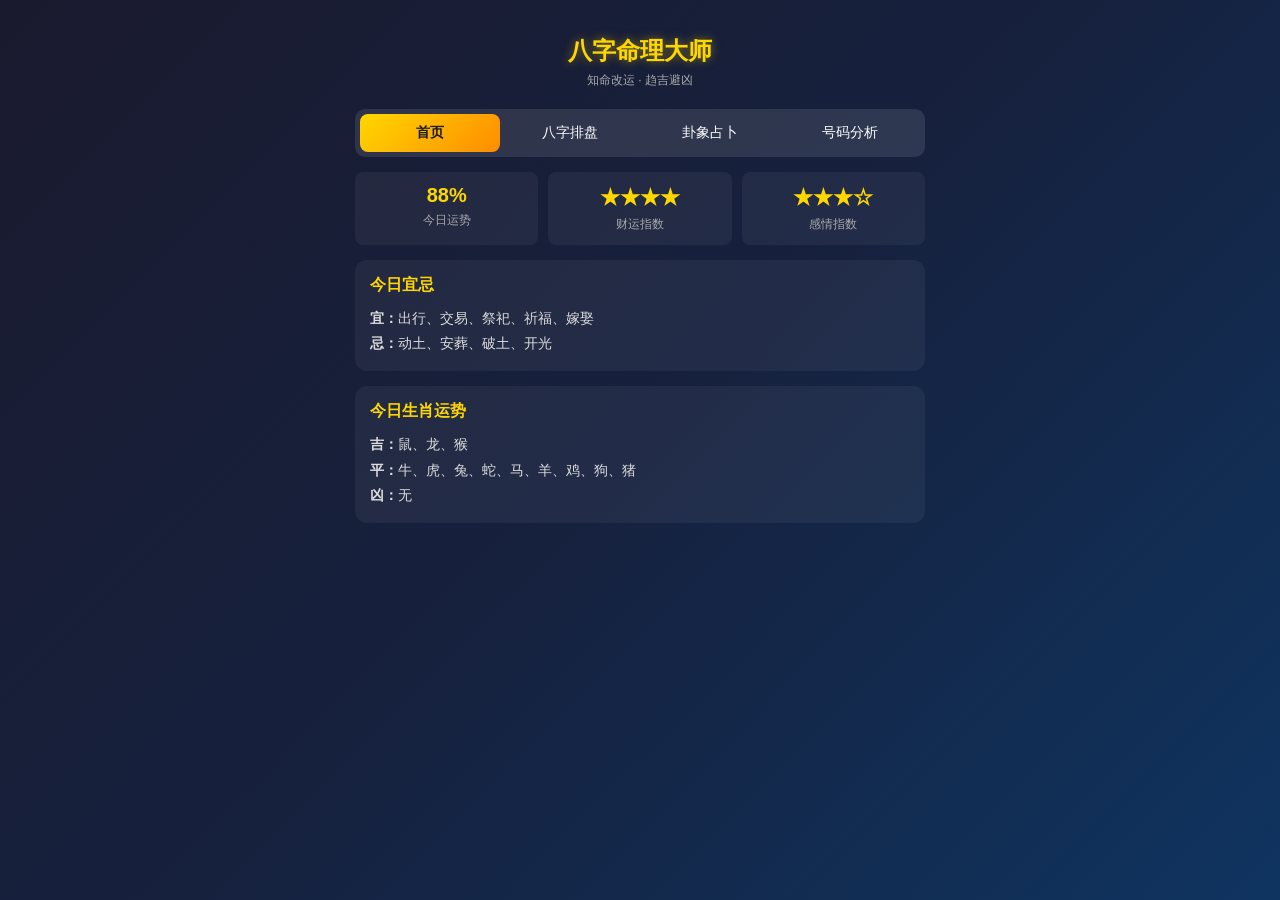
==== fortune-single.html @ dfaa182b "Add files via upload" ====
<!DOCTYPE html>
<html lang="zh-CN">
<head>
    <meta charset="UTF-8">
    <meta name="viewport" content="width=device-width, initial-scale=1.0, maximum-scale=1.0, user-scalable=no">
    <title>八字命理大师</title>
    <style>
        * { margin: 0; padding: 0; box-sizing: border-box; }
        body { font-family: -apple-system, BlinkMacSystemFont, 'Segoe UI', Roboto, 'Helvetica Neue', Arial, sans-serif; background: linear-gradient(135deg, #1a1a2e 0%, #16213e 50%, #0f3460 100%); min-height: 100vh; color: #fff; }
        .container { padding: 15px; max-width: 600px; margin: 0 auto; }
        .header { text-align: center; padding: 20px 0; }
        .header h1 { font-size: 24px; color: #ffd700; text-shadow: 0 0 10px rgba(255,215,0,0.5); }
        .header p { font-size: 12px; color: #aaa; margin-top: 5px; }
        .nav-tabs { display: flex; background: rgba(255,255,255,0.1); border-radius: 10px; padding: 5px; margin-bottom: 15px; }
        .nav-tab { flex: 1; text-align: center; padding: 10px; border-radius: 8px; font-size: 14px; cursor: pointer; transition: all 0.3s; }
        .nav-tab.active { background: linear-gradient(135deg, #ffd700 0%, #ff8c00 100%); color: #1a1a2e; font-weight: bold; }
        .tab-content { display: none; }
        .tab-content.active { display: block; }
        .form-group { margin-bottom: 15px; }
        .form-group label { display: block; font-size: 14px; color: #ccc; margin-bottom: 5px; }
        .form-group input, .form-group select { width: 100%; padding: 12px; border: none; border-radius: 8px; background: rgba(255,255,255,0.1); color: #fff; font-size: 16px; }
        .form-group input:focus, .form-group select:focus { outline: none; box-shadow: 0 0 10px rgba(255,215,0,0.5); }
        .btn { width: 100%; padding: 15px; border: none; border-radius: 10px; font-size: 16px; font-weight: bold; cursor: pointer; transition: all 0.3s; }
        .btn-primary { background: linear-gradient(135deg, #ffd700 0%, #ff8c00 100%); color: #1a1a2e; }
        .btn-primary:active { transform: scale(0.98); }
        .result-card { background: rgba(255,255,255,0.05); border-radius: 12px; padding: 15px; margin-top: 15px; }
        .result-title { font-size: 16px; font-weight: bold; color: #ffd700; margin-bottom: 10px; }
        .result-content { font-size: 14px; line-height: 1.8; color: #ddd; }
        .bazi-grid { display: grid; grid-template-columns: repeat(4, 1fr); gap: 10px; margin-top: 15px; }
        .bazi-cell { text-align: center; padding: 12px; background: rgba(255,255,255,0.1); border-radius: 8px; }
        .bazi-tian { font-size: 24px; font-weight: bold; color: #ffd700; }
        .bazi-di { font-size: 16px; color: #aaa; }
        .wuxing-tag { display: inline-block; padding: 3px 8px; border-radius: 4px; font-size: 12px; margin-right: 5px; }
        .wuxing-tag.mu { background: #228B22; }
        .wuxing-tag.huo { background: #FF4500; }
        .wuxing-tag.tu { background: #DAA520; }
        .wuxing-tag.jin { background: #C0C0C0; }
        .wuxing-tag.shui { background: #1E90FF; }
        .guagua-container { text-align: center; padding: 20px; }
        .guagua-display { width: 200px; height: 200px; margin: 0 auto; background: rgba(255,255,255,0.1); border-radius: 50%; display: flex; align-items: center; justify-content: center; }
        .guagua-symbol { font-size: 60px; color: #ffd700; }
        .today-luck { display: grid; grid-template-columns: repeat(3, 1fr); gap: 10px; margin-top: 15px; }
        .luck-item { text-align: center; padding: 12px; background: rgba(255,255,255,0.05); border-radius: 8px; }
        .luck-value { font-size: 20px; font-weight: bold; color: #ffd700; }
        .luck-label { font-size: 12px; color: #aaa; margin-top: 5px; }
        .number-analysis { margin-top: 15px; }
        .number-row { display: flex; justify-content: space-between; padding: 8px 0; border-bottom: 1px solid rgba(255,255,255,0.1); }
        .number-label { color: #aaa; }
        .number-value { color: #fff; }
        .shishen-table { width: 100%; border-collapse: collapse; margin-top: 15px; }
        .shishen-table th, .shishen-table td { padding: 8px; text-align: left; border-bottom: 1px solid rgba(255,255,255,0.1); font-size: 12px; }
        .shishen-table th { color: #ffd700; }
        .loading { text-align: center; padding: 20px; color: #ffd700; }
        .fade-enter-active, .fade-leave-active { transition: opacity 0.3s; }
        .fade-enter-from, .fade-leave-to { opacity: 0; }
    </style>
</head>
<body>
    <div class="container">
        <div class="header">
            <h1>八字命理大师</h1>
            <p>知命改运 · 趋吉避凶</p>
        </div>
        
        <div class="nav-tabs">
            <div class="nav-tab active" onclick="showTab('home')">首页</div>
            <div class="nav-tab" onclick="showTab('bazi')">八字排盘</div>
            <div class="nav-tab" onclick="showTab('guagua')">卦象占卜</div>
            <div class="nav-tab" onclick="showTab('number')">号码分析</div>
        </div>
        
        <!-- 首页 -->
        <div id="home" class="tab-content active">
            <div class="today-luck">
                <div class="luck-item">
                    <div class="luck-value">88%</div>
                    <div class="luck-label">今日运势</div>
                </div>
                <div class="luck-item">
                    <div class="luck-value">★★★★</div>
                    <div class="luck-label">财运指数</div>
                </div>
                <div class="luck-item">
                    <div class="luck-value">★★★☆</div>
                    <div class="luck-label">感情指数</div>
                </div>
            </div>
            <div class="result-card">
                <div class="result-title">今日宜忌</div>
                <div class="result-content">
                    <p><strong>宜：</strong>出行、交易、祭祀、祈福、嫁娶</p>
                    <p><strong>忌：</strong>动土、安葬、破土、开光</p>
                </div>
            </div>
            <div class="result-card">
                <div class="result-title">今日生肖运势</div>
                <div class="result-content">
                    <p><strong>吉：</strong>鼠、龙、猴</p>
                    <p><strong>平：</strong>牛、虎、兔、蛇、马、羊、鸡、狗、猪</p>
                    <p><strong>凶：</strong>无</p>
                </div>
            </div>
        </div>
        
        <!-- 八字排盘 -->
        <div id="bazi" class="tab-content">
            <div class="form-group">
                <label>选择性别</label>
                <select id="gender">
                    <option value="male">男</option>
                    <option value="female">女</option>
                </select>
            </div>
            <div class="form-group">
                <label>出生日期</label>
                <input type="date" id="birthDate" value="1990-01-01">
            </div>
            <div class="form-group">
                <label>出生时辰</label>
                <select id="birthTime">
                    <option value="0">子时 (23:00-01:00)</option>
                    <option value="1">丑时 (01:00-03:00)</option>
                    <option value="2">寅时 (03:00-05:00)</option>
                    <option value="3">卯时 (05:00-07:00)</option>
                    <option value="4">辰时 (07:00-09:00)</option>
                    <option value="5">巳时 (09:00-11:00)</option>
                    <option value="6">午时 (11:00-13:00)</option>
                    <option value="7">未时 (13:00-15:00)</option>
                    <option value="8">申时 (15:00-17:00)</option>
                    <option value="9">酉时 (17:00-19:00)</option>
                    <option value="10">戌时 (19:00-21:00)</option>
                    <option value="11">亥时 (21:00-23:00)</option>
                </select>
            </div>
            <button class="btn btn-primary" onclick="calculateBazi()">开始排盘</button>
            <div id="baziResult"></div>
        </div>
        
        <!-- 卦象占卜 -->
        <div id="guagua" class="tab-content">
            <div class="guagua-container">
                <div class="guagua-display" onclick="randomGua()">
                    <div class="guagua-symbol">?</div>
                </div>
                <p style="margin-top: 15px; color: #ffd700;">点击卦象开始占卜</p>
            </div>
            <div id="guaResult"></div>
        </div>
        
        <!-- 号码分析 -->
        <div id="number" class="tab-content">
            <div class="form-group">
                <label>输入号码（手机号/车牌号）</label>
                <input type="text" id="numberInput" placeholder="请输入手机号或车牌号">
            </div>
            <button class="btn btn-primary" onclick="analyzeNumber()">开始分析</button>
            <div id="numberResult"></div>
        </div>
    </div>

    <script>
        // 命理数据
        const TIANGAN = ["甲", "乙", "丙", "丁", "戊", "己", "庚", "辛", "壬", "癸"];
        const DIZHI = ["子", "丑", "寅", "卯", "辰", "巳", "午", "未", "申", "酉", "戌", "亥"];
        const TIANGAN_WUXING = {"甲":"木","乙":"木","丙":"火","丁":"火","戊":"土","己":"土","庚":"金","辛":"金","壬":"水","癸":"水"};
        const DIZHI_WUXING = {"子":"水","丑":"土","寅":"木","卯":"木","辰":"土","巳":"火","午":"火","未":"土","申":"金","酉":"金","戌":"土","亥":"水"};
        const SHENGXIAO = ["鼠", "牛", "虎", "兔", "龙", "蛇", "马", "羊", "猴", "鸡", "狗", "猪"];
        const NAYIN_WUXING = ["海中金", "炉中火", "大林木", "路旁土", "剑锋金", "山头火", "涧下水", "城头土", "白蜡金", "杨柳木", "泉中水", "屋上土", "霹雳火", "松柏木", "长流水", "沙中金", "山下火", "平地木", "壁上土", "金箔金", "覆灯火", "天河水", "大驿土", "钗钏金", "桑柘木", "大溪水", "沙中土", "天上火", "石榴木", "大海水"];
        
        const SHISHEN_RELATIONS = {
            0: {0:"比肩",1:"劫财",2:"食神",3:"伤官",4:"偏财",5:"正财",6:"七杀",7:"正官",8:"偏印",9:"正印"},
            1: {1:"比肩",0:"劫财",3:"食神",2:"伤官",5:"偏财",4:"正财",7:"七杀",6:"正官",9:"偏印",8:"正印"},
            2: {2:"比肩",3:"劫财",4:"食神",5:"伤官",6:"偏财",7:"正财",8:"七杀",9:"正官",0:"偏印",1:"正印"},
            3: {3:"比肩",2:"劫财",5:"食神",4:"伤官",7:"偏财",6:"正财",9:"七杀",8:"正官",1:"偏印",0:"正印"},
            4: {4:"比肩",5:"劫财",6:"食神",7:"伤官",8:"偏财",9:"正财",0:"七杀",1:"正官",2:"偏印",3:"正印"},
            5: {5:"比肩",4:"劫财",7:"食神",6:"伤官",9:"偏财",8:"正财",1:"七杀",0:"正官",3:"偏印",2:"正印"},
            6: {6:"比肩",7:"劫财",8:"食神",9:"伤官",0:"偏财",1:"正财",2:"七杀",3:"正官",4:"偏印",5:"正印"},
            7: {7:"比肩",6:"劫财",9:"食神",8:"伤官",1:"偏财",0:"正财",3:"七杀",2:"正官",5:"偏印",4:"正印"},
            8: {8:"比肩",9:"劫财",0:"食神",1:"伤官",2:"偏财",3:"正财",4:"七杀",5:"正官",6:"偏印",7:"正印"},
            9: {9:"比肩",8:"劫财",1:"食神",0:"伤官",3:"偏财",2:"正财",5:"七杀",4:"正官",7:"偏印",6:"正印"}
        };
        
        const GUA_DATA = {
            "乾": {"name":"乾为天","gua_ci":"元亨利贞。","interpret":"象征天，刚健有力。事业大吉，但需防盛极而衰。"},
            "坤": {"name":"坤为地","gua_ci":"元亨，利牝马之贞。","interpret":"象征地，柔顺包容。宜守不宜攻，以柔克刚。"},
            "屯": {"name":"水雷屯","gua_ci":"元亨利贞，勿用有攸往，利建侯。","interpret":"象征初生，充满艰难。宜守成，不宜冒进。"},
            "蒙": {"name":"山水蒙","gua_ci":"亨。匪我求童蒙，童蒙求我。","interpret":"象征启蒙，需要教导。虚心学习，可获成功。"},
            "需": {"name":"水天需","gua_ci":"有孚，光亨，贞吉。利涉大川。","interpret":"象征等待，需要耐心。待机而动，终能成功。"},
            "讼": {"name":"天水讼","gua_ci":"有孚，窒惕，中吉，终凶。","interpret":"象征争讼，宜和不宜争。退一步海阔天空。"},
            "师": {"name":"地水师","gua_ci":"贞，丈人吉，无咎。","interpret":"象征军队，需要纪律。用人得当，可成大事。"},
            "比": {"name":"水地比","gua_ci":"吉。原筮元永贞，无咎。","interpret":"象征亲比，团结合作。诚信待人，可得助力。"}
        };
        
        const GUA_SYMBOLS = ["乾", "坤", "屯", "蒙", "需", "讼", "师", "比"];

        function showTab(tabId) {
            document.querySelectorAll('.nav-tab').forEach(t => t.classList.remove('active'));
            document.querySelectorAll('.tab-content').forEach(t => t.classList.remove('active'));
            document.querySelector(`.nav-tab[onclick="showTab('${tabId}')"]`).classList.add('active');
            document.getElementById(tabId).classList.add('active');
        }

        function getYearGanZhi(year) {
            const ganIndex = (year - 4) % 10;
            const zhiIndex = (year - 4) % 12;
            return { gan: TIANGAN[ganIndex], zhi: DIZHI[zhiIndex] };
        }

        function getMonthGanZhi(year, month) {
            const yearGanIndex = (year - 4) % 10;
            const monthZhiIndex = (month + 1) % 12;
            const monthGanIndex = (yearGanIndex * 2 + month + 1) % 10;
            return { gan: TIANGAN[monthGanIndex], zhi: DIZHI[monthZhiIndex] };
        }

        function getDayGanZhi(date) {
            const baseDate = new Date('1900-01-01');
            const diff = Math.floor((date - baseDate) / (1000 * 60 * 60 * 24));
            const ganIndex = (diff + 9) % 10;
            const zhiIndex = (diff + 1) % 12;
            return { gan: TIANGAN[ganIndex], zhi: DIZHI[zhiIndex] };
        }

        function getTimeGanZhi(year, month, day, hour) {
            const dayGan = getDayGanZhi(new Date(year, month-1, day)).gan;
            const dayGanIndex = TIANGAN.indexOf(dayGan);
            const hourIndex = Math.floor(hour / 2);
            const timeGanIndex = (dayGanIndex * 2 + hourIndex) % 10;
            return { gan: TIANGAN[timeGanIndex], zhi: DIZHI[hourIndex] };
        }

        function getNayin(year) {
            const index = (year - 1984) % 30;
            return NAYIN_WUXING[index < 0 ? index + 30 : index];
        }

        function calculateBazi() {
            const gender = document.getElementById('gender').value;
            const birthDate = document.getElementById('birthDate').value;
            const timeIndex = parseInt(document.getElementById('birthTime').value);
            
            const [year, month, day] = birthDate.split('-').map(Number);
            const hour = timeIndex * 2;
            
            const yearGZ = getYearGanZhi(year);
            const monthGZ = getMonthGanZhi(year, month);
            const dayGZ = getDayGanZhi(new Date(year, month-1, day));
            const timeGZ = getTimeGanZhi(year, month, day, hour);
            
            const bazi = [yearGZ, monthGZ, dayGZ, timeGZ];
            const nayin = getNayin(year);
            const shengxiao = SHENGXIAO[(year - 4) % 12];
            
            const dayGanIndex = TIANGAN.indexOf(dayGZ.gan);
            const shishen = [];
            bazi.forEach(item => {
                const ganIndex = TIANGAN.indexOf(item.gan);
                shishen.push(SHISHEN_RELATIONS[dayGanIndex][ganIndex]);
            });
            
            let result = '<div class="result-card"><div class="result-title">八字排盘结果</div>';
            result += '<div class="bazi-grid">';
            bazi.forEach((item, i) => {
                const wuxing = TIANGAN_WUXING[item.gan];
                const wuxingClass = {'木':'mu','火':'huo','土':'tu','金':'jin','水':'shui'}[wuxing];
                result += `<div class="bazi-cell"><div class="bazi-tian">${item.gan}</div><div class="bazi-di">${item.zhi}</div><span class="wuxing-tag ${wuxingClass}">${wuxing}</span></div>`;
            });
            result += '</div>';
            result += `<p style="margin-top: 15px;"><strong>纳音：</strong>${nayin}</p>`;
            result += `<p><strong>生肖：</strong>${shengxiao}</p>`;
            result += '<div class="result-title" style="margin-top: 15px;">十神分析</div>';
            result += '<table class="shishen-table"><tr><th>位置</th><th>天干</th><th>十神</th></tr>';
            const positions = ['年柱', '月柱', '日柱', '时柱'];
            bazi.forEach((item, i) => {
                result += `<tr><td>${positions[i]}</td><td>${item.gan}</td><td>${shishen[i]}</td></tr>`;
            });
            result += '</table></div>';
            
            document.getElementById('baziResult').innerHTML = result;
        }

        function randomGua() {
            const gua = GUA_SYMBOLS[Math.floor(Math.random() * GUA_SYMBOLS.length)];
            const data = GUA_DATA[gua];
            
            let result = '<div class="guagua-container">';
            result += `<div class="guagua-display"><div class="guagua-symbol">${gua}</div></div>`;
            result += `<p style="margin-top: 15px; color: #ffd700;">${data.name}</p>`;
            result += '</div>';
            result += '<div class="result-card"><div class="result-title">卦辞</div>';
            result += `<div class="result-content"><p>${data.gua_ci}</p></div></div>`;
            result += '<div class="result-card"><div class="result-title">解读</div>';
            result += `<div class="result-content"><p>${data.interpret}</p></div></div>`;
            
            document.getElementById('guaResult').innerHTML = result;
        }

        function analyzeNumber() {
            const input = document.getElementById('numberInput').value;
            const numbers = input.replace(/\D/g, '');
            
            if (!numbers) {
                alert('请输入有效的号码');
                return;
            }
            
            const wuxingCount = {'金':0,'木':0,'水':0,'火':0,'土':0};
            const numWuxing = {'0':'土','1':'金','2':'水','3':'木','4':'木','5':'土','6':'火','7':'火','8':'土','9':'金'};
            
            let sum = 0;
            for (const num of numbers) {
                const wuxing = numWuxing[num];
                wuxingCount[wuxing]++;
                sum += parseInt(num);
            }
            
            let dominantWuxing = '';
            let maxCount = 0;
            for (const [wuxing, count] of Object.entries(wuxingCount)) {
                if (count > maxCount) {
                    maxCount = count;
                    dominantWuxing = wuxing;
                }
            }
            
            const luckyNum = sum % 9 || 9;
            
            let result = '<div class="result-card"><div class="result-title">号码分析结果</div>';
            result += '<div class="number-analysis">';
            result += `<div class="number-row"><span class="number-label">号码长度</span><span class="number-value">${numbers.length}位</span></div>`;
            result += `<div class="number-row"><span class="number-label">数字总和</span><span class="number-value">${sum}</span></div>`;
            result += `<div class="number-row"><span class="number-label">幸运数</span><span class="number-value">${luckyNum}</span></div>`;
            result += `<div class="number-row"><span class="number-label">主导五行</span><span class="number-value">${dominantWuxing}</span></div>`;
            result += '</div></div>';
            
            result += '<div class="result-card"><div class="result-title">五行分布</div>';
            result += '<div class="number-analysis">';
            for (const [wuxing, count] of Object.entries(wuxingCount)) {
                const wuxingClass = {'木':'mu','火':'huo','土':'tu','金':'jin','水':'shui'}[wuxing];
                const percentage = ((count / numbers.length) * 100).toFixed(1);
                result += `<div class="number-row"><span class="number-label"><span class="wuxing-tag ${wuxingClass}">${wuxing}</span></span><span class="number-value">${count}次 (${percentage}%)</span></div>`;
            }
            result += '</div></div>';
            
            const wuxingMeaning = {
                '金': '代表财富、权力、决断力。号码中金多者，财运较好，做事果断。',
                '木': '代表生机、成长、智慧。号码中木多者，思维敏捷，事业蒸蒸日上。',
                '水': '代表智慧、流动、变通。号码中水多者，头脑灵活，适应能力强。',
                '火': '代表热情、活力、光明。号码中火多者，性格开朗，事业有成。',
                '土': '代表稳重、诚实、守信。号码中土多者，为人可靠，财运稳定。'
            };
            
            result += '<div class="result-card"><div class="result-title">命理解读</div>';
            result += `<div class="result-content"><p>${wuxingMeaning[dominantWuxing]}</p></div></div>`;
            
            document.getElementById('numberResult').innerHTML = result;
        }
    </script>
</body>
</html>
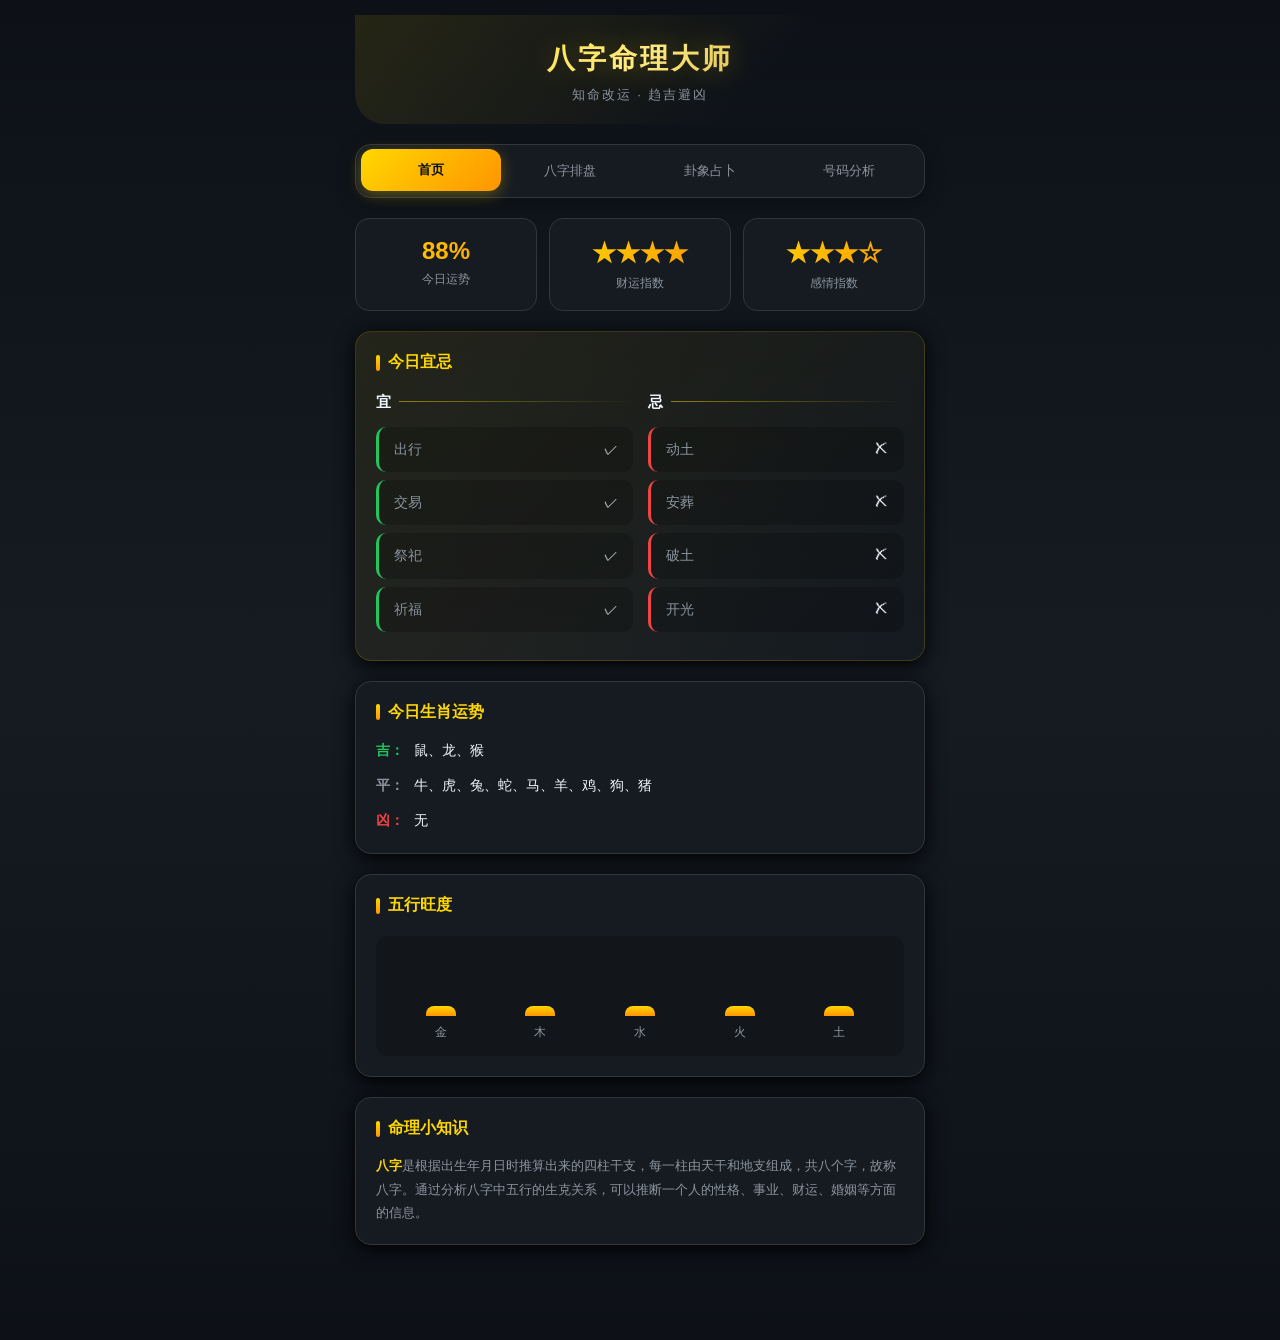
==== commit a617a15f: "Add files via upload" ====
--- a/fortune-single.html
+++ b/fortune-single.html
@@ -6,53 +6,582 @@
     <title>八字命理大师</title>
     <style>
         * { margin: 0; padding: 0; box-sizing: border-box; }
-        body { font-family: -apple-system, BlinkMacSystemFont, 'Segoe UI', Roboto, 'Helvetica Neue', Arial, sans-serif; background: linear-gradient(135deg, #1a1a2e 0%, #16213e 50%, #0f3460 100%); min-height: 100vh; color: #fff; }
-        .container { padding: 15px; max-width: 600px; margin: 0 auto; }
-        .header { text-align: center; padding: 20px 0; }
-        .header h1 { font-size: 24px; color: #ffd700; text-shadow: 0 0 10px rgba(255,215,0,0.5); }
-        .header p { font-size: 12px; color: #aaa; margin-top: 5px; }
-        .nav-tabs { display: flex; background: rgba(255,255,255,0.1); border-radius: 10px; padding: 5px; margin-bottom: 15px; }
-        .nav-tab { flex: 1; text-align: center; padding: 10px; border-radius: 8px; font-size: 14px; cursor: pointer; transition: all 0.3s; }
-        .nav-tab.active { background: linear-gradient(135deg, #ffd700 0%, #ff8c00 100%); color: #1a1a2e; font-weight: bold; }
-        .tab-content { display: none; }
-        .tab-content.active { display: block; }
-        .form-group { margin-bottom: 15px; }
-        .form-group label { display: block; font-size: 14px; color: #ccc; margin-bottom: 5px; }
-        .form-group input, .form-group select { width: 100%; padding: 12px; border: none; border-radius: 8px; background: rgba(255,255,255,0.1); color: #fff; font-size: 16px; }
-        .form-group input:focus, .form-group select:focus { outline: none; box-shadow: 0 0 10px rgba(255,215,0,0.5); }
-        .btn { width: 100%; padding: 15px; border: none; border-radius: 10px; font-size: 16px; font-weight: bold; cursor: pointer; transition: all 0.3s; }
-        .btn-primary { background: linear-gradient(135deg, #ffd700 0%, #ff8c00 100%); color: #1a1a2e; }
-        .btn-primary:active { transform: scale(0.98); }
-        .result-card { background: rgba(255,255,255,0.05); border-radius: 12px; padding: 15px; margin-top: 15px; }
-        .result-title { font-size: 16px; font-weight: bold; color: #ffd700; margin-bottom: 10px; }
-        .result-content { font-size: 14px; line-height: 1.8; color: #ddd; }
-        .bazi-grid { display: grid; grid-template-columns: repeat(4, 1fr); gap: 10px; margin-top: 15px; }
-        .bazi-cell { text-align: center; padding: 12px; background: rgba(255,255,255,0.1); border-radius: 8px; }
-        .bazi-tian { font-size: 24px; font-weight: bold; color: #ffd700; }
-        .bazi-di { font-size: 16px; color: #aaa; }
-        .wuxing-tag { display: inline-block; padding: 3px 8px; border-radius: 4px; font-size: 12px; margin-right: 5px; }
-        .wuxing-tag.mu { background: #228B22; }
-        .wuxing-tag.huo { background: #FF4500; }
-        .wuxing-tag.tu { background: #DAA520; }
-        .wuxing-tag.jin { background: #C0C0C0; }
-        .wuxing-tag.shui { background: #1E90FF; }
-        .guagua-container { text-align: center; padding: 20px; }
-        .guagua-display { width: 200px; height: 200px; margin: 0 auto; background: rgba(255,255,255,0.1); border-radius: 50%; display: flex; align-items: center; justify-content: center; }
-        .guagua-symbol { font-size: 60px; color: #ffd700; }
-        .today-luck { display: grid; grid-template-columns: repeat(3, 1fr); gap: 10px; margin-top: 15px; }
-        .luck-item { text-align: center; padding: 12px; background: rgba(255,255,255,0.05); border-radius: 8px; }
-        .luck-value { font-size: 20px; font-weight: bold; color: #ffd700; }
-        .luck-label { font-size: 12px; color: #aaa; margin-top: 5px; }
-        .number-analysis { margin-top: 15px; }
-        .number-row { display: flex; justify-content: space-between; padding: 8px 0; border-bottom: 1px solid rgba(255,255,255,0.1); }
-        .number-label { color: #aaa; }
-        .number-value { color: #fff; }
-        .shishen-table { width: 100%; border-collapse: collapse; margin-top: 15px; }
-        .shishen-table th, .shishen-table td { padding: 8px; text-align: left; border-bottom: 1px solid rgba(255,255,255,0.1); font-size: 12px; }
-        .shishen-table th { color: #ffd700; }
-        .loading { text-align: center; padding: 20px; color: #ffd700; }
-        .fade-enter-active, .fade-leave-active { transition: opacity 0.3s; }
-        .fade-enter-from, .fade-leave-to { opacity: 0; }
+        :root {
+            --gold: #ffd700;
+            --gold-light: #ffec8b;
+            --gold-dark: #b8860b;
+            --bg-dark: #0d1117;
+            --bg-card: #161b22;
+            --bg-hover: #21262d;
+            --border-color: #30363d;
+            --text-primary: #f0f6fc;
+            --text-secondary: #8b949e;
+            --text-muted: #6e7681;
+        }
+        body {
+            font-family: -apple-system, BlinkMacSystemFont, 'Segoe UI', 'PingFang SC', 'Hiragino Sans GB', 'Microsoft YaHei', sans-serif;
+            background: linear-gradient(180deg, #0d1117 0%, #161b22 50%, #0d1117 100%);
+            min-height: 100vh;
+            color: var(--text-primary);
+            padding-bottom: 80px;
+        }
+        .container {
+            padding: 15px;
+            max-width: 600px;
+            margin: 0 auto;
+        }
+        .header {
+            text-align: center;
+            padding: 25px 0 20px;
+            background: linear-gradient(135deg, rgba(255,215,0,0.1) 0%, transparent 70%);
+            border-radius: 0 0 30px 30px;
+            margin-bottom: 20px;
+        }
+        .header h1 {
+            font-size: 28px;
+            background: linear-gradient(135deg, var(--gold) 0%, var(--gold-light) 50%, var(--gold-dark) 100%);
+            -webkit-background-clip: text;
+            -webkit-text-fill-color: transparent;
+            background-clip: text;
+            text-shadow: 0 0 30px rgba(255,215,0,0.3);
+            font-weight: 700;
+            letter-spacing: 3px;
+        }
+        .header p {
+            font-size: 13px;
+            color: var(--text-secondary);
+            margin-top: 8px;
+            letter-spacing: 2px;
+        }
+        .nav-tabs {
+            display: flex;
+            background: var(--bg-card);
+            border: 1px solid var(--border-color);
+            border-radius: 16px;
+            padding: 5px;
+            margin-bottom: 20px;
+            box-shadow: 0 4px 20px rgba(0,0,0,0.3);
+        }
+        .nav-tab {
+            flex: 1;
+            text-align: center;
+            padding: 12px 8px;
+            border-radius: 12px;
+            font-size: 13px;
+            cursor: pointer;
+            transition: all 0.3s ease;
+            position: relative;
+            overflow: hidden;
+            color: var(--text-secondary);
+        }
+        .nav-tab.active {
+            background: linear-gradient(135deg, var(--gold) 0%, #ff9500 100%);
+            color: #0d1117;
+            font-weight: 600;
+            box-shadow: 0 4px 15px rgba(255,215,0,0.3);
+            transform: translateY(-1px);
+        }
+        .nav-tab::before {
+            content: '';
+            position: absolute;
+            top: 0;
+            left: -100%;
+            width: 100%;
+            height: 2px;
+            background: linear-gradient(90deg, transparent, var(--gold), transparent);
+            transition: left 0.5s;
+        }
+        .nav-tab.active::before {
+            left: 100%;
+        }
+        .tab-content {
+            display: none;
+            animation: fadeIn 0.3s ease;
+        }
+        .tab-content.active {
+            display: block;
+        }
+        @keyframes fadeIn {
+            from { opacity: 0; transform: translateY(10px); }
+            to { opacity: 1; transform: translateY(0); }
+        }
+        .form-group {
+            margin-bottom: 18px;
+        }
+        .form-group label {
+            display: block;
+            font-size: 13px;
+            color: var(--text-secondary);
+            margin-bottom: 8px;
+            padding-left: 12px;
+        }
+        .form-group input, .form-group select {
+            width: 100%;
+            padding: 14px 16px;
+            border: 1px solid var(--border-color);
+            border-radius: 12px;
+            background: var(--bg-card);
+            color: var(--text-primary);
+            font-size: 15px;
+            transition: all 0.3s;
+            outline: none;
+        }
+        .form-group input:focus, .form-group select:focus {
+            border-color: var(--gold);
+            box-shadow: 0 0 0 3px rgba(255,215,0,0.1), 0 0 20px rgba(255,215,0,0.1);
+        }
+        .btn {
+            width: 100%;
+            padding: 16px;
+            border: none;
+            border-radius: 14px;
+            font-size: 16px;
+            font-weight: 600;
+            cursor: pointer;
+            transition: all 0.3s;
+            position: relative;
+            overflow: hidden;
+        }
+        .btn-primary {
+            background: linear-gradient(135deg, var(--gold) 0%, #ff9500 100%);
+            color: #0d1117;
+            box-shadow: 0 6px 20px rgba(255,215,0,0.3);
+        }
+        .btn-primary:hover {
+            transform: translateY(-2px);
+            box-shadow: 0 8px 25px rgba(255,215,0,0.4);
+        }
+        .btn-primary:active {
+            transform: translateY(0);
+        }
+        .btn-secondary {
+            background: var(--bg-card);
+            border: 1px solid var(--border-color);
+            color: var(--text-primary);
+        }
+        .btn-secondary:hover {
+            background: var(--bg-hover);
+            border-color: var(--gold);
+        }
+        .result-card {
+            background: var(--bg-card);
+            border: 1px solid var(--border-color);
+            border-radius: 16px;
+            padding: 20px;
+            margin-top: 20px;
+            box-shadow: 0 4px 20px rgba(0,0,0,2);
+            transition: all 0.3s;
+        }
+        .result-card:hover {
+            transform: translateY(-2px);
+            box-shadow: 0 8px 30px rgba(0,0,0,3);
+        }
+        .result-title {
+            font-size: 16px;
+            font-weight: 600;
+            color: var(--gold);
+            margin-bottom: 15px;
+            display: flex;
+            align-items: center;
+            gap: 8px;
+        }
+        .result-title::before {
+            content: '';
+            width: 4px;
+            height: 16px;
+            background: linear-gradient(180deg, var(--gold) 0%, #ff9500 100%);
+            border-radius: 2px;
+        }
+        .result-content {
+            font-size: 14px;
+            line-height: 1.8;
+            color: var(--text-primary);
+        }
+        .bazi-grid {
+            display: grid;
+            grid-template-columns: repeat(4, 1fr);
+            gap: 12px;
+            margin-top: 15px;
+        }
+        .bazi-cell {
+            text-align: center;
+            padding: 15px 10px;
+            background: linear-gradient(135deg, rgba(255,215,0,0.05) 0%, transparent 100%);
+            border: 1px solid rgba(255,215,0,0.1);
+            border-radius: 12px;
+            transition: all 0.3s;
+        }
+        .bazi-cell:hover {
+            background: rgba(255,215,0,0.1);
+            transform: scale(1.05);
+        }
+        .bazi-tian {
+            font-size: 28px;
+            font-weight: 700;
+            background: linear-gradient(135deg, var(--gold) 0%, var(--gold-light) 100%);
+            -webkit-background-clip: text;
+            -webkit-text-fill-color: transparent;
+            background-clip: text;
+        }
+        .bazi-di {
+            font-size: 14px;
+            color: var(--text-secondary);
+            margin-top: 4px;
+        }
+        .wuxing-tag {
+            display: inline-block;
+            padding: 4px 10px;
+            border-radius: 20px;
+            font-size: 12px;
+            font-weight: 500;
+            margin-top: 8px;
+        }
+        .wuxing-tag.mu, .wuxing-tag.木 { background: linear-gradient(135deg, #22c55e 0%, #16a34a 100%); color: #fff; }
+        .wuxing-tag.huo, .wuxing-tag.火 { background: linear-gradient(135deg, #ef4444 0%, #dc2626 100%); color: #fff; }
+        .wuxing-tag.tu, .wuxing-tag.土 { background: linear-gradient(135deg, #eab308 0%, #ca8a04 100%); color: #1f2937; }
+        .wuxing-tag.jin, .wuxing-tag.金 { background: linear-gradient(135deg, #9ca3af 0%, #6b7280 100%); color: #fff; }
+        .wuxing-tag.shui, .wuxing-tag.水 { background: linear-gradient(135deg, #3b82f6 0%, #2563eb 100%); color: #fff; }
+        .guagua-container {
+            text-align: center;
+            padding: 30px 20px;
+        }
+        .guagua-display {
+            width: 200px;
+            height: 200px;
+            margin: 0 auto;
+            background: radial-gradient(circle, rgba(255,215,0,0.1) 0%, transparent 70%);
+            border: 2px solid rgba(255,215,0,0.2);
+            border-radius: 50%;
+            display: flex;
+            align-items: center;
+            justify-content: center;
+            transition: all 0.5s;
+            cursor: pointer;
+            position: relative;
+        }
+        .guagua-display:hover {
+            transform: scale(1.05);
+            border-color: var(--gold);
+            box-shadow: 0 0 40px rgba(255,215,0,0.3);
+        }
+        .guagua-display::before {
+            content: '';
+            position: absolute;
+            inset: 10px;
+            border-radius: 50%;
+            border: 1px dashed rgba(255,215,0,0.3);
+        }
+        .guagua-symbol {
+            font-size: 72px;
+            background: linear-gradient(135deg, var(--gold) 0%, var(--gold-light) 100%);
+            -webkit-background-clip: text;
+            -webkit-text-fill-color: transparent;
+            background-clip: text;
+            text-shadow: 0 0 30px rgba(255,215,0,0.5);
+        }
+        .today-luck {
+            display: grid;
+            grid-template-columns: repeat(3, 1fr);
+            gap: 12px;
+            margin-top: 15px;
+        }
+        .luck-item {
+            text-align: center;
+            padding: 18px 12px;
+            background: var(--bg-card);
+            border: 1px solid var(--border-color);
+            border-radius: 14px;
+            transition: all 0.3s;
+        }
+        .luck-item:hover {
+            border-color: var(--gold);
+            transform: translateY(-3px);
+            box-shadow: 0 6px 20px rgba(255,215,0,0.1);
+        }
+        .luck-value {
+            font-size: 24px;
+            font-weight: 700;
+            background: linear-gradient(135deg, var(--gold) 0%, #ff9500 100%);
+            -webkit-background-clip: text;
+            -webkit-text-fill-color: transparent;
+            background-clip: text;
+        }
+        .luck-label {
+            font-size: 12px;
+            color: var(--text-secondary);
+            margin-top: 6px;
+        }
+        .number-analysis {
+            margin-top: 15px;
+        }
+        .number-row {
+            display: flex;
+            justify-content: space-between;
+            padding: 12px 0;
+            border-bottom: 1px solid var(--border-color);
+            transition: all 0.3s;
+        }
+        .number-row:hover {
+            background: rgba(255,215,0,0.03);
+            padding-left: 10px;
+            border-radius: 8px;
+        }
+        .number-row:last-child {
+            border-bottom: none;
+        }
+        .number-label {
+            color: var(--text-secondary);
+            font-size: 14px;
+        }
+        .number-value {
+            color: var(--text-primary);
+            font-weight: 500;
+            font-size: 14px;
+        }
+        .shishen-table {
+            width: 100%;
+            border-collapse: collapse;
+            margin-top: 15px;
+            background: rgba(0,0,0,0.2);
+            border-radius: 12px;
+            overflow: hidden;
+        }
+        .shishen-table th, .shishen-table td {
+            padding: 12px;
+            text-align: left;
+            border-bottom: 1px solid var(--border-color);
+            font-size: 13px;
+        }
+        .shishen-table th {
+            background: rgba(255,215,0,0.05);
+            color: var(--gold);
+            font-weight: 600;
+        }
+        .shishen-table tr:last-child td {
+            border-bottom: none;
+        }
+        .shishen-table tr:hover {
+            background: rgba(255,215,0,0.03);
+        }
+        .wuxing-chart {
+            display: flex;
+            justify-content: space-around;
+            align-items: flex-end;
+            height: 120px;
+            margin-top: 20px;
+            padding: 15px;
+            background: rgba(0,0,0,0.2);
+            border-radius: 12px;
+        }
+        .wuxing-bar {
+            display: flex;
+            flex-direction: column;
+            align-items: center;
+            gap: 8px;
+            flex: 1;
+        }
+        .wuxing-bar-fill {
+            width: 30px;
+            background: linear-gradient(180deg, var(--gold) 0%, #ff9500 100%);
+            border-radius: 8px 8px 0 0;
+            transition: height 0.5s ease;
+            min-height: 10px;
+        }
+        .wuxing-bar-label {
+            font-size: 12px;
+            color: var(--text-secondary);
+        }
+        .horoscope-card {
+            background: linear-gradient(135deg, rgba(255,215,0,0.08) 0%, transparent 100%);
+            border: 1px solid rgba(255,215,0,0.15);
+        }
+        .section-title {
+            font-size: 15px;
+            font-weight: 600;
+            color: var(--text-primary);
+            margin-bottom: 12px;
+            display: flex;
+            align-items: center;
+            gap: 8px;
+        }
+        .section-title::after {
+            content: '';
+            flex: 1;
+            height: 1px;
+            background: linear-gradient(90deg, rgba(255,215,0,0.5) 0%, transparent 100%);
+        }
+        .yi-ji-item {
+            display: flex;
+            justify-content: space-between;
+            padding: 10px 15px;
+            background: rgba(0,0,0,0.2);
+            border-radius: 10px;
+            margin-bottom: 8px;
+        }
+        .yi-ji-item.yi {
+            border-left: 3px solid #22c55e;
+        }
+        .yi-ji-item.ji {
+            border-left: 3px solid #ef4444;
+        }
+        .yi-ji-label {
+            font-size: 14px;
+            color: var(--text-secondary);
+        }
+        .yi-ji-value {
+            font-size: 14px;
+            color: var(--text-primary);
+        }
+        .floating-nav {
+            position: fixed;
+            bottom: 0;
+            left: 0;
+            right: 0;
+            background: rgba(13, 17, 23, 0.95);
+            backdrop-filter: blur(20px);
+            border-top: 1px solid var(--border-color);
+            padding: 10px 15px 25px;
+            display: none;
+        }
+        .toast {
+            position: fixed;
+            top: 50%;
+            left: 50%;
+            transform: translate(-50%, -50%);
+            background: rgba(0,0,0,0.8);
+            color: #fff;
+            padding: 15px 25px;
+            border-radius: 10px;
+            font-size: 14px;
+            z-index: 1000;
+            display: none;
+        }
+        .loading {
+            text-align: center;
+            padding: 30px;
+            color: var(--gold);
+        }
+        .loading::after {
+            content: '';
+            display: inline-block;
+            width: 20px;
+            height: 20px;
+            border: 2px solid rgba(255,215,0,0.3);
+            border-top-color: var(--gold);
+            border-radius: 50%;
+            animation: spin 1s linear infinite;
+            margin-left: 10px;
+        }
+        @keyframes spin {
+            to { transform: rotate(360deg); }
+        }
+        .bazi-detail-section {
+            margin-top: 15px;
+            padding: 15px;
+            background: rgba(0,0,0,0.2);
+            border-radius: 12px;
+        }
+        .bazi-detail-title {
+            font-size: 14px;
+            color: var(--gold);
+            margin-bottom: 10px;
+            font-weight: 600;
+        }
+        .bazi-detail-content {
+            font-size: 13px;
+            color: var(--text-secondary);
+            line-height: 1.8;
+        }
+        .wuxing-detail-row {
+            display: flex;
+            justify-content: space-between;
+            padding: 8px 0;
+            border-bottom: 1px dashed var(--border-color);
+        }
+        .wuxing-detail-row:last-child {
+            border-bottom: none;
+        }
+        .wuxing-detail-name {
+            color: var(--text-secondary);
+            font-size: 13px;
+        }
+        .wuxing-detail-value {
+            color: var(--gold);
+            font-weight: 500;
+            font-size: 13px;
+        }
+        .rizhu-info {
+            background: linear-gradient(135deg, rgba(255,215,0,0.1) 0%, transparent 100%);
+            padding: 15px;
+            border-radius: 12px;
+            margin-top: 15px;
+            border: 1px solid rgba(255,215,0,0.1);
+        }
+        .rizhu-title {
+            font-size: 15px;
+            color: var(--gold);
+            font-weight: 600;
+            margin-bottom: 10px;
+        }
+        .rizhu-content {
+            font-size: 13px;
+            color: var(--text-primary);
+            line-height: 1.8;
+        }
+        .calendar-switch {
+            display: flex;
+            gap: 10px;
+            margin-top: 8px;
+        }
+        .calendar-option {
+            flex: 1;
+            padding: 10px;
+            text-align: center;
+            border-radius: 10px;
+            font-size: 13px;
+            cursor: pointer;
+            transition: all 0.3s;
+            background: var(--bg-card);
+            border: 1px solid var(--border-color);
+            color: var(--text-secondary);
+        }
+        .calendar-option.active {
+            background: linear-gradient(135deg, var(--gold) 0%, #ff9500 100%);
+            color: #0d1117;
+            font-weight: 600;
+            border-color: var(--gold);
+        }
+        .pillar-detail {
+            margin-top: 12px;
+            padding: 12px;
+            background: rgba(0,0,0,0.2);
+            border-radius: 10px;
+            font-size: 12px;
+            color: var(--text-secondary);
+            line-height: 1.6;
+        }
+        .shishen-badge {
+            display: inline-block;
+            padding: 2px 8px;
+            background: rgba(255,215,0,0.15);
+            border-radius: 10px;
+            font-size: 11px;
+            color: var(--gold);
+            margin-right: 5px;
+            margin-bottom: 3px;
+        }
+        .wuxing-analysis-card {
+            margin-top: 15px;
+        }
+        .wuxing-summary {
+            padding: 15px;
+            background: rgba(0,0,0,0.2);
+            border-radius: 12px;
+            margin-top: 10px;
+            font-size: 13px;
+            line-height: 1.8;
+            color: var(--text-secondary);
+        }
     </style>
 </head>
 <body>
@@ -85,19 +614,66 @@
                     <div class="luck-label">感情指数</div>
                 </div>
             </div>
-            <div class="result-card">
+            
+            <div class="result-card horoscope-card">
                 <div class="result-title">今日宜忌</div>
                 <div class="result-content">
-                    <p><strong>宜：</strong>出行、交易、祭祀、祈福、嫁娶</p>
-                    <p><strong>忌：</strong>动土、安葬、破土、开光</p>
+                    <div style="display: grid; grid-template-columns: 1fr 1fr; gap: 15px;">
+                        <div>
+                            <div class="section-title">宜</div>
+                            <div class="yi-ji-item yi"><span class="yi-ji-label">出行</span><span class="yi-ji-value">✓</span></div>
+                            <div class="yi-ji-item yi"><span class="yi-ji-label">交易</span><span class="yi-ji-value">✓</span></div>
+                            <div class="yi-ji-item yi"><span class="yi-ji-label">祭祀</span><span class="yi-ji-value">✓</span></div>
+                            <div class="yi-ji-item yi"><span class="yi-ji-label">祈福</span><span class="yi-ji-value">✓</span></div>
+                        </div>
+                        <div>
+                            <div class="section-title">忌</div>
+                            <div class="yi-ji-item ji"><span class="yi-ji-label">动土</span><span class="yi-ji-value">✗</span></div>
+                            <div class="yi-ji-item ji"><span class="yi-ji-label">安葬</span><span class="yi-ji-value">✗</span></div>
+                            <div class="yi-ji-item ji"><span class="yi-ji-label">破土</span><span class="yi-ji-value">✗</span></div>
+                            <div class="yi-ji-item ji"><span class="yi-ji-label">开光</span><span class="yi-ji-value">✗</span></div>
+                        </div>
+                    </div>
                 </div>
             </div>
+            
             <div class="result-card">
                 <div class="result-title">今日生肖运势</div>
                 <div class="result-content">
-                    <p><strong>吉：</strong>鼠、龙、猴</p>
-                    <p><strong>平：</strong>牛、虎、兔、蛇、马、羊、鸡、狗、猪</p>
-                    <p><strong>凶：</strong>无</p>
+                    <div style="display: grid; gap: 10px;">
+                        <div style="display: flex; align-items: center; gap: 10px;">
+                            <span style="color: #22c55e; font-weight: 600;">吉：</span>
+                            <span>鼠、龙、猴</span>
+                        </div>
+                        <div style="display: flex; align-items: center; gap: 10px;">
+                            <span style="color: var(--text-secondary); font-weight: 600;">平：</span>
+                            <span>牛、虎、兔、蛇、马、羊、鸡、狗、猪</span>
+                        </div>
+                        <div style="display: flex; align-items: center; gap: 10px;">
+                            <span style="color: #ef4444; font-weight: 600;">凶：</span>
+                            <span>无</span>
+                        </div>
+                    </div>
+                </div>
+            </div>
+            
+            <div class="result-card">
+                <div class="result-title">五行旺度</div>
+                <div class="wuxing-chart">
+                    <div class="wuxing-bar"><div class="wuxing-bar-fill" style="height: 70%;"></div><div class="wuxing-bar-label">金</div></div>
+                    <div class="wuxing-bar"><div class="wuxing-bar-fill" style="height: 85%;"></div><div class="wuxing-bar-label">木</div></div>
+                    <div class="wuxing-bar"><div class="wuxing-bar-fill" style="height: 60%;"></div><div class="wuxing-bar-label">水</div></div>
+                    <div class="wuxing-bar"><div class="wuxing-bar-fill" style="height: 90%;"></div><div class="wuxing-bar-label">火</div></div>
+                    <div class="wuxing-bar"><div class="wuxing-bar-fill" style="height: 50%;"></div><div class="wuxing-bar-label">土</div></div>
+                </div>
+            </div>
+            
+            <div class="result-card">
+                <div class="result-title">命理小知识</div>
+                <div class="result-content">
+                    <p style="font-size: 13px; color: var(--text-secondary); line-height: 1.8;">
+                        <strong style="color: var(--gold);">八字</strong>是根据出生年月日时推算出来的四柱干支，每一柱由天干和地支组成，共八个字，故称八字。通过分析八字中五行的生克关系，可以推断一个人的性格、事业、财运、婚姻等方面的信息。
+                    </p>
                 </div>
             </div>
         </div>
@@ -114,6 +690,10 @@
             <div class="form-group">
                 <label>出生日期</label>
                 <input type="date" id="birthDate" value="1990-01-01">
+                <div class="calendar-switch">
+                    <div class="calendar-option active" onclick="setCalendarType('solar')">公历</div>
+                    <div class="calendar-option" onclick="setCalendarType('lunar')">农历</div>
+                </div>
             </div>
             <div class="form-group">
                 <label>出生时辰</label>
@@ -132,7 +712,7 @@
                     <option value="11">亥时 (21:00-23:00)</option>
                 </select>
             </div>
-            <button class="btn btn-primary" onclick="calculateBazi()">开始排盘</button>
+            <button class="btn btn-primary" onclick="calculateBaziMain()">开始排盘</button>
             <div id="baziResult"></div>
         </div>
         
@@ -142,7 +722,7 @@
                 <div class="guagua-display" onclick="randomGua()">
                     <div class="guagua-symbol">?</div>
                 </div>
-                <p style="margin-top: 15px; color: #ffd700;">点击卦象开始占卜</p>
+                <p style="margin-top: 15px; color: var(--gold); font-size: 14px;">点击卦象开始占卜</p>
             </div>
             <div id="guaResult"></div>
         </div>
@@ -159,14 +739,40 @@
     </div>
 
     <script>
-        // 命理数据
+        // 当前日历类型
+        let calendarType = 'solar';
+
+        // 设置日历类型
+        function setCalendarType(type) {
+            calendarType = type;
+            document.querySelectorAll('.calendar-option').forEach(el => el.classList.remove('active'));
+            document.querySelector(`.calendar-option[onclick="setCalendarType('${type}')"]`).classList.add('active');
+        }
+
+        // 数据常量定义
         const TIANGAN = ["甲", "乙", "丙", "丁", "戊", "己", "庚", "辛", "壬", "癸"];
         const DIZHI = ["子", "丑", "寅", "卯", "辰", "巳", "午", "未", "申", "酉", "戌", "亥"];
         const TIANGAN_WUXING = {"甲":"木","乙":"木","丙":"火","丁":"火","戊":"土","己":"土","庚":"金","辛":"金","壬":"水","癸":"水"};
         const DIZHI_WUXING = {"子":"水","丑":"土","寅":"木","卯":"木","辰":"土","巳":"火","午":"火","未":"土","申":"金","酉":"金","戌":"土","亥":"水"};
+        const DIZHI_CANGGAN = {
+            "子": ["癸"],
+            "丑": ["己", "癸", "辛"],
+            "寅": ["甲", "丙", "戊"],
+            "卯": ["乙"],
+            "辰": ["戊", "乙", "癸"],
+            "巳": ["丙", "庚", "戊"],
+            "午": ["丁", "己"],
+            "未": ["己", "丁", "乙"],
+            "申": ["庚", "壬", "戊"],
+            "酉": ["辛"],
+            "戌": ["戊", "辛", "丁"],
+            "亥": ["壬", "甲"]
+        };
         const SHENGXIAO = ["鼠", "牛", "虎", "兔", "龙", "蛇", "马", "羊", "猴", "鸡", "狗", "猪"];
-        const NAYIN_WUXING = ["海中金", "炉中火", "大林木", "路旁土", "剑锋金", "山头火", "涧下水", "城头土", "白蜡金", "杨柳木", "泉中水", "屋上土", "霹雳火", "松柏木", "长流水", "沙中金", "山下火", "平地木", "壁上土", "金箔金", "覆灯火", "天河水", "大驿土", "钗钏金", "桑柘木", "大溪水", "沙中土", "天上火", "石榴木", "大海水"];
+        const SHICHEN_NAMES = ["子时", "丑时", "寅时", "卯时", "辰时", "巳时", "午时", "未时", "申时", "酉时", "戌时", "亥时"];
+        const SHICHEN_TIMES = ["23:00-01:00", "01:00-03:00", "03:00-05:00", "05:00-07:00", "07:00-09:00", "09:00-11:00", "11:00-13:00", "13:00-15:00", "15:00-17:00", "17:00-19:00", "19:00-21:00", "21:00-23:00"];
         
+        // 十神关系表（以日主为基准）
         const SHISHEN_RELATIONS = {
             0: {0:"比肩",1:"劫财",2:"食神",3:"伤官",4:"偏财",5:"正财",6:"七杀",7:"正官",8:"偏印",9:"正印"},
             1: {1:"比肩",0:"劫财",3:"食神",2:"伤官",5:"偏财",4:"正财",7:"七杀",6:"正官",9:"偏印",8:"正印"},
@@ -180,181 +786,1351 @@
             9: {9:"比肩",8:"劫财",1:"食神",0:"伤官",3:"偏财",2:"正财",5:"七杀",4:"正官",7:"偏印",6:"正印"}
         };
         
-        const GUA_DATA = {
-            "乾": {"name":"乾为天","gua_ci":"元亨利贞。","interpret":"象征天，刚健有力。事业大吉，但需防盛极而衰。"},
-            "坤": {"name":"坤为地","gua_ci":"元亨，利牝马之贞。","interpret":"象征地，柔顺包容。宜守不宜攻，以柔克刚。"},
-            "屯": {"name":"水雷屯","gua_ci":"元亨利贞，勿用有攸往，利建侯。","interpret":"象征初生，充满艰难。宜守成，不宜冒进。"},
-            "蒙": {"name":"山水蒙","gua_ci":"亨。匪我求童蒙，童蒙求我。","interpret":"象征启蒙，需要教导。虚心学习，可获成功。"},
-            "需": {"name":"水天需","gua_ci":"有孚，光亨，贞吉。利涉大川。","interpret":"象征等待，需要耐心。待机而动，终能成功。"},
-            "讼": {"name":"天水讼","gua_ci":"有孚，窒惕，中吉，终凶。","interpret":"象征争讼，宜和不宜争。退一步海阔天空。"},
-            "师": {"name":"地水师","gua_ci":"贞，丈人吉，无咎。","interpret":"象征军队，需要纪律。用人得当，可成大事。"},
-            "比": {"name":"水地比","gua_ci":"吉。原筮元永贞，无咎。","interpret":"象征亲比，团结合作。诚信待人，可得助力。"}
+        const SHISHEN_DETAIL = {
+            "比肩": {"含义":"与日主同五行同阴阳，代表兄弟姐妹、朋友、同事、竞争关系","作用":"帮身抗官杀、分夺财星。身强不喜比肩，身弱喜比肩帮身","性格":"独立自主、自尊心强、有竞争意识、重情义","吉凶":"身强为忌：争夺、破财、竞争压力大；身弱为喜：得助、合作顺利"},
+            "劫财": {"含义":"与日主同五行异阴阳，代表兄弟姐妹、朋友、争夺、破耗","作用":"帮身但带争夺性质，克正财，性格较比肩更激烈","性格":"热情豪爽、行动力强、但易冲动、花钱大手大脚","吉凶":"身强为忌：破财、被抢、竞争激烈；身弱为喜：得朋友助力"},
+            "食神": {"含义":"日主所生且同阴阳，代表才华、口福、享受、子孙","作用":"泄秀生财，制杀护身，是吉神之一","性格":"温和善良、有艺术天赋、懂得享受生活、心胸宽广","吉凶":"为喜：才华横溢、财源广进、子孙贤孝；过旺：懒惰、好逸恶劳"},
+            "伤官": {"含义":"日主所生且异阴阳，代表才华、创意、叛逆、口才","作用":"泄秀但带叛逆性，克正官，伤尽反贵","性格":"聪明伶俐、创意十足、叛逆不羁、口才好但易得罪人","吉凶":"为喜：才华出众、创新能力强；为忌：口舌是非、克夫克官"},
+            "偏财": {"含义":"日主所克且同阴阳，代表横财、意外之财、父亲、情人","作用":"生官杀，泄食伤，代表不稳定的财富","性格":"慷慨大方、善于理财、重视物质、有商业头脑","吉凶":"为喜：财运亨通、投资获利；为忌：破财、因财生祸"},
+            "正财": {"含义":"日主所克且异阴阳，代表正当收入、妻子、稳定财富","作用":"生官杀，代表通过正当途径获得的财富","性格":"勤俭节约、务实稳重、重视家庭、责任心强","吉凶":"为喜：收入稳定、婚姻美满；为忌：财多身弱反为累"},
+            "七杀": {"含义":"克日主且同阴阳，代表压力、挑战、小人、权威、儿子","作用":"攻身之神，需制化，制化得宜则成大贵","性格":"有魄力、有威严、敢于冒险、性格刚强","吉凶":"无制为凶：压力、小人、灾祸；有制为吉：权威、成就"},
+            "正官": {"含义":"克日主且异阴阳，代表官职、名誉、上司、女儿、约束力","作用":"护身之神，代表正当的权力和地位","性格":"正直守法、有责任感、重视名誉、循规蹈矩","吉凶":"为喜：仕途顺利、名誉良好；为忌：压力过大、受制于人"},
+            "偏印": {"含义":"生日主且同阴阳，代表偏门学识、继母、不稳定的帮助","作用":"生身但带偏性，夺食神，代表特殊的才能","性格":"思维独特、有偏门才华、敏感多疑、孤独","吉凶":"为喜：特殊才能、灵感强；为忌：孤独、健康不佳"},
+            "正印": {"含义":"生日主且异阴阳，代表学业、母亲、贵人、保护","作用":"生身护身，化官杀，是吉神之一","性格":"仁慈善良、好学上进、有贵人缘、重视精神","吉凶":"为喜：学业有成、贵人相助；过旺：依赖性强、懒惰"}
         };
+
+        const SHENGXIAO_GUIREN = {
+            "鼠": {"天乙贵人": ["牛", "猴"], "文昌贵人": ["龙"], "桃花贵人": ["兔"], "事业贵人": ["龙", "猴"]},
+            "牛": {"天乙贵人": ["鼠", "蛇"], "文昌贵人": ["鸡"], "桃花贵人": ["马"], "事业贵人": ["蛇", "鸡"]},
+            "虎": {"天乙贵人": ["猪", "马"], "文昌贵人": ["狗"], "桃花贵人": ["兔"], "事业贵人": ["马", "狗"]},
+            "兔": {"天乙贵人": ["狗", "猪"], "文昌贵人": ["羊"], "桃花贵人": ["鼠"], "事业贵人": ["羊", "猪"]},
+            "龙": {"天乙贵人": ["鸡", "猴"], "文昌贵人": ["猴"], "桃花贵人": ["鸡"], "事业贵人": ["鼠", "猴"]},
+            "蛇": {"天乙贵人": ["鸡", "牛"], "文昌贵人": ["鸡"], "桃花贵人": ["马"], "事业贵人": ["牛", "鸡"]},
+            "马": {"天乙贵人": ["羊", "虎"], "文昌贵人": ["虎"], "桃花贵人": ["兔"], "事业贵人": ["虎", "狗"]},
+            "羊": {"天乙贵人": ["马", "猪"], "文昌贵人": ["猪"], "桃花贵人": ["鼠"], "事业贵人": ["猪", "兔"]},
+            "猴": {"天乙贵人": ["鼠", "龙"], "文昌贵人": ["龙"], "桃花贵人": ["鸡"], "事业贵人": ["鼠", "龙"]},
+            "鸡": {"天乙贵人": ["蛇", "牛"], "文昌贵人": ["蛇"], "桃花贵人": ["马"], "事业贵人": ["蛇", "牛"]},
+            "狗": {"天乙贵人": ["兔", "虎"], "文昌贵人": ["马"], "桃花贵人": ["兔"], "事业贵人": ["虎", "马"]},
+            "猪": {"天乙贵人": ["兔", "羊"], "文昌贵人": ["兔"], "桃花贵人": ["鼠"], "事业贵人": ["羊", "兔"]},
+        };
+
+        const SHENGXIAO_PERSONALITY = {
+            "鼠": {"优点":"聪明伶俐，善于社交，反应敏捷，适应力强，做事灵活多变，善于把握机会，理财能力出众。","缺点":"有时过于精明而显得不够坦诚，做事可能过于计较得失，有时缺乏魄力。","事业特点":"适合从事需要灵活应变的工作，如贸易、金融、咨询等。善于发现商机，但需注意不要过于投机。","贵人特征":"贵人生肖为牛、猴，这类人能给你带来稳定和智慧的帮助。"},
+            "牛": {"优点":"踏实稳重，勤劳坚韧，做事有条不紊，责任心极强，为人忠厚老实，重情重义。","缺点":"固执己见，有时不够灵活，不善于表达感情，做事可能过于保守。","事业特点":"适合从事需要耐心和毅力的工作，如工程、建筑、农业等。稳扎稳打，但需注意把握机会。","贵人特征":"贵人生肖为鼠、蛇，这类人能给你带来智慧和机遇的帮助。"},
+            "虎": {"优点":"威风凛凛，豪爽大方，有领导才能，敢于冒险，性格刚强，正义感强。","缺点":"有时过于冲动，容易得罪人，做事虎头蛇尾，有时不够细心。","事业特点":"适合从事需要魄力和领导力的工作，如管理、创业、军警等。敢于开拓，但需注意稳扎稳打。","贵人特征":"贵人生肖为猪、马，这类人能给你带来支持和机遇的帮助。"},
+            "兔": {"优点":"温文尔雅，心思细腻，善解人意，有艺术天赋，为人谦和有礼。","缺点":"有时过于优柔寡断，缺乏魄力，容易逃避矛盾，有时过于敏感。","事业特点":"适合从事需要细心和创造力的工作，如艺术、设计、教育等。善于协调，但需注意果断决策。","贵人特征":"贵人生肖为狗、猪，这类人能给你带来忠诚和支持的帮助。"},
+            "龙": {"优点":"气宇轩昂，雄心壮志，才华横溢，有远大理想，充满自信和魅力。","缺点":"有时过于自负，好面子，做事不够脚踏实地，有时过于理想化。","事业特点":"适合从事需要创新和领导力的工作，如创业、管理、艺术等。志向远大，但需注意脚踏实地。","贵人特征":"贵人生肖为鸡、猴，这类人能给你带来智慧和执行力的帮助。"},
+            "蛇": {"优点":"智慧深沉，洞察力强，思维缜密，做事有条理，善于谋划。","缺点":"有时多疑敏感，城府较深，让人难以接近，有时过于谨慎。","事业特点":"适合从事需要智慧和策略的工作，如研究、投资、咨询等。善于分析，但需注意开放心态。","贵人特征":"贵人生肖为鸡、牛，这类人能给你带来稳定和智慧的帮助。"},
+            "马": {"优点":"热情奔放，自由洒脱，精力充沛，行动力强，乐观开朗，善于交际。","缺点":"有时过于急躁，缺乏耐心，做事三分钟热度，有时不够稳重。","事业特点":"适合从事需要行动力和社交能力的工作，如销售、传媒、旅游等。善于开拓，但需注意持之以恒。","贵人特征":"贵人生肖为羊、虎，这类人能给你带来支持和机遇的帮助。"},
+            "羊": {"优点":"温柔善良，富有同情心，艺术修养高，内心丰富，为人谦逊有礼。","缺点":"有时过于软弱，缺乏主见，容易受人影响，有时过于悲观。","事业特点":"适合从事需要创造力和同理心的工作，如艺术、教育、医疗等。善于关怀，但需注意独立自主。","贵人特征":"贵人生肖为马、猪，这类人能给你带来动力和支持的帮助。"},
+            "猴": {"优点":"机智灵活，聪明好动，幽默风趣，学习能力极强，善于变通，多才多艺。","缺点":"有时过于调皮，不够稳重，做事缺乏恒心，有时过于投机取巧。","事业特点":"适合从事需要创新和应变能力的工作，如科技、媒体、贸易等。善于创新，但需注意持之以恒。","贵人特征":"贵人生肖为鼠、龙，这类人能给你带来智慧和机遇的帮助。"},
+            "鸡": {"优点":"精明能干，观察力敏锐，做事认真负责，追求完美，善于分析问题。","缺点":"有时过于挑剔，爱批评，容易与人产生摩擦，有时过于追求完美。","事业特点":"适合从事需要细心和分析能力的工作，如财务、审计、研究等。善于管理，但需注意包容他人。","贵人特征":"贵人生肖为蛇、牛，这类人能给你带来智慧和稳定的帮助。"},
+            "狗": {"优点":"忠诚正直，重情重义，有正义感，为人可靠，做事认真负责。","缺点":"有时过于固执，多疑焦虑，容易悲观，有时不够灵活。","事业特点":"适合从事需要忠诚和责任感的工作，如军警、安保、服务等。忠于职守，但需注意开放心态。","贵人特征":"贵人生肖为兔、虎，这类人能给你带来支持和机遇的帮助。"},
+            "猪": {"优点":"心地善良，豁达大度，为人真诚，乐天知命，享受生活，有福气。","缺点":"有时过于懒散，缺乏进取心，容易被人利用，有时过于天真。","事业特点":"适合从事需要耐心和真诚的工作，如服务、教育、医疗等。善于享受生活，但需注意积极进取。","贵人特征":"贵人生肖为兔、羊，这类人能给你带来和谐和支持的帮助。"}
+        };
+
+        // 节气数据
+        const JIEQI_DATES = {
+            "立春": [2, 4], "惊蛰": [3, 6], "清明": [4, 5], "立夏": [5, 5],
+            "芒种": [6, 6], "小暑": [7, 7], "立秋": [8, 6], "白露": [9, 7],
+            "寒露": [10, 8], "立冬": [11, 7], "大雪": [12, 7], "小寒": [1, 5]
+        };
+
+        const JIEQI_MONTH_ZHI = {
+            "立春": "寅", "惊蛰": "卯", "清明": "辰", "立夏": "巳",
+            "芒种": "午", "小暑": "未", "立秋": "申", "白露": "酉",
+            "寒露": "戌", "立冬": "亥", "大雪": "子", "小寒": "丑"
+        };
+
+        // 春节日期数据（1900-2100年）
+        const SPRING_FESTIVAL = {
+            1900: [1, 31], 1901: [2, 19], 1902: [2, 8], 1903: [1, 29], 1904: [2, 16],
+            1905: [2, 4], 1906: [1, 25], 1907: [2, 13], 1908: [2, 2], 1909: [1, 22],
+            1910: [2, 10], 1911: [1, 30], 1912: [2, 18], 1913: [2, 6], 1914: [1, 26],
+            1915: [2, 14], 1916: [2, 3], 1917: [1, 23], 1918: [2, 11], 1919: [2, 1],
+            1920: [2, 20], 1921: [2, 8], 1922: [1, 28], 1923: [2, 16], 1924: [2, 5],
+            1925: [1, 25], 1926: [2, 13], 1927: [2, 2], 1928: [1, 23], 1929: [2, 10],
+            1930: [1, 30], 1931: [2, 17], 1932: [2, 6], 1933: [1, 26], 1934: [2, 14],
+            1935: [2, 4], 1936: [1, 24], 1937: [2, 11], 1938: [1, 31], 1939: [2, 19],
+            1940: [2, 8], 1941: [1, 27], 1942: [2, 15], 1943: [2, 5], 1944: [1, 25],
+            1945: [2, 13], 1946: [2, 2], 1947: [1, 22], 1948: [2, 10], 1949: [1, 29],
+            1950: [2, 17], 1951: [2, 6], 1952: [1, 27], 1953: [2, 14], 1954: [2, 3],
+            1955: [1, 24], 1956: [2, 12], 1957: [1, 31], 1958: [2, 18], 1959: [2, 8],
+            1960: [1, 28], 1961: [2, 15], 1962: [2, 5], 1963: [1, 25], 1964: [2, 13],
+            1965: [2, 2], 1966: [1, 21], 1967: [2, 9], 1968: [1, 30], 1969: [2, 17],
+            1970: [2, 6], 1971: [1, 27], 1972: [2, 15], 1973: [2, 3], 1974: [1, 23],
+            1975: [2, 11], 1976: [1, 31], 1977: [2, 18], 1978: [2, 7], 1979: [1, 28],
+            1980: [2, 16], 1981: [2, 5], 1982: [1, 25], 1983: [2, 13], 1984: [2, 2],
+            1985: [2, 20], 1986: [2, 9], 1987: [1, 29], 1988: [2, 17], 1989: [2, 6],
+            1990: [1, 27], 1991: [2, 15], 1992: [2, 4], 1993: [2, 21], 1994: [2, 10],
+            1995: [1, 31], 1996: [2, 19], 1997: [2, 7], 1998: [1, 28], 1999: [2, 16],
+            2000: [2, 5], 2001: [1, 24], 2002: [2, 12], 2003: [2, 1], 2004: [1, 22],
+            2005: [2, 9], 2006: [1, 29], 2007: [2, 18], 2008: [2, 7], 2009: [1, 26],
+            2010: [2, 14], 2011: [2, 3], 2012: [1, 23], 2013: [2, 10], 2014: [1, 31],
+            2015: [2, 19], 2016: [2, 8], 2017: [1, 28], 2018: [2, 16], 2019: [2, 5],
+            2020: [1, 25], 2021: [2, 12], 2022: [2, 1], 2023: [1, 22], 2024: [2, 10],
+            2025: [1, 29], 2026: [2, 17], 2027: [2, 6], 2028: [1, 26], 2029: [2, 13],
+            2030: [2, 3], 2031: [1, 23], 2032: [2, 11], 2033: [1, 31], 2034: [2, 19],
+            2035: [2, 8], 2036: [1, 28], 2037: [2, 15], 2038: [2, 4], 2039: [1, 24],
+            2040: [2, 12], 2041: [2, 1], 2042: [1, 22], 2043: [2, 10], 2044: [1, 30],
+            2045: [2, 17], 2046: [2, 6], 2047: [1, 26], 2048: [2, 14], 2049: [2, 3],
+            2050: [1, 23], 2051: [2, 10], 2052: [1, 31], 2053: [2, 19], 2054: [2, 7],
+            2055: [1, 27], 2056: [2, 15], 2057: [2, 4], 2058: [1, 24], 2059: [2, 12],
+            2060: [2, 1], 2061: [1, 21], 2062: [2, 9], 2063: [1, 29], 2064: [2, 17],
+            2065: [2, 5], 2066: [1, 26], 2067: [2, 14], 2068: [2, 3], 2069: [1, 23],
+            2070: [2, 11], 2071: [1, 31], 2072: [2, 19], 2073: [2, 7], 2074: [1, 27],
+            2075: [2, 15], 2076: [2, 4], 2077: [1, 24], 2078: [2, 12], 2079: [2, 1],
+            2080: [1, 22], 2081: [2, 10], 2082: [1, 30], 2083: [2, 17], 2084: [2, 6],
+            2085: [1, 26], 2086: [2, 14], 2087: [2, 3], 2088: [1, 23], 2089: [2, 10],
+            2090: [1, 30], 2091: [2, 18], 2092: [2, 7], 2093: [1, 27], 2094: [2, 15],
+            2095: [2, 4], 2096: [1, 24], 2097: [2, 11], 2098: [1, 31], 2099: [2, 19],
+            2100: [2, 9]
+        };
+
+        // 农历月份天数数据（1900-2100年）
+        const LUNAR_MONTH_DATA = {
+            2025: [[30, 30, 29, 30, 29, 30, 29, 30, 29, 30, 29, 30], 30, 6],
+            2024: [[30, 29, 30, 29, 30, 29, 30, 29, 30, 29, 30, 30], 30, 2],
+            2023: [[29, 30, 29, 30, 29, 30, 29, 30, 29, 30, 29, 30], 0, 0],
+            2022: [[30, 29, 30, 29, 30, 29, 30, 29, 30, 29, 30, 29], 30, 4],
+            2021: [[29, 30, 29, 30, 29, 30, 29, 30, 29, 30, 29, 30], 0, 0],
+            2020: [[30, 29, 30, 29, 30, 29, 30, 29, 30, 29, 30, 30], 30, 4],
+            2019: [[29, 30, 29, 30, 29, 30, 29, 30, 29, 30, 29, 30], 0, 0],
+            2018: [[30, 29, 30, 29, 30, 29, 30, 29, 30, 29, 30, 29], 30, 6],
+            2017: [[29, 30, 29, 30, 29, 30, 29, 30, 29, 30, 29, 30], 0, 0],
+            2016: [[30, 29, 30, 29, 30, 29, 30, 29, 30, 29, 30, 30], 30, 5],
+            2015: [[29, 30, 29, 30, 29, 30, 29, 30, 29, 30, 29, 30], 0, 0],
+            2014: [[30, 29, 30, 29, 30, 29, 30, 29, 30, 29, 30, 29], 30, 9],
+            2013: [[29, 30, 29, 30, 29, 30, 29, 30, 29, 30, 29, 30], 0, 0],
+            2012: [[30, 29, 30, 29, 30, 29, 30, 29, 30, 29, 30, 30], 30, 4],
+            2011: [[29, 30, 29, 30, 29, 30, 29, 30, 29, 30, 29, 30], 0, 0],
+            2010: [[30, 29, 30, 29, 30, 29, 30, 29, 30, 29, 30, 29], 30, 6],
+            2009: [[29, 30, 29, 30, 29, 30, 29, 30, 29, 30, 29, 30], 0, 0],
+            2008: [[30, 29, 30, 29, 30, 29, 30, 29, 30, 29, 30, 30], 30, 5],
+            2007: [[29, 30, 29, 30, 29, 30, 29, 30, 29, 30, 29, 30], 0, 0],
+            2006: [[30, 29, 30, 29, 30, 29, 30, 29, 30, 29, 30, 29], 30, 7],
+            2005: [[29, 30, 29, 30, 29, 30, 29, 30, 29, 30, 29, 30], 0, 0],
+            2004: [[30, 29, 30, 29, 30, 29, 30, 29, 30, 29, 30, 30], 30, 2],
+            2003: [[30, 30, 29, 30, 29, 30, 29, 30, 29, 30, 29, 30], 0, 0],
+            2002: [[30, 29, 30, 29, 30, 29, 30, 29, 30, 29, 30, 29], 30, 4],
+            2001: [[29, 30, 29, 30, 29, 30, 29, 30, 29, 30, 29, 30], 0, 0],
+            2000: [[30, 29, 30, 29, 30, 29, 30, 29, 30, 29, 30, 30], 30, 5],
+            1999: [[29, 30, 29, 30, 29, 30, 29, 30, 29, 30, 29, 30], 0, 0],
+            1998: [[30, 29, 30, 29, 30, 29, 30, 29, 30, 29, 30, 29], 30, 5],
+            1997: [[29, 30, 29, 30, 29, 30, 29, 30, 29, 30, 29, 30], 0, 0],
+            1996: [[30, 29, 30, 29, 30, 29, 30, 29, 30, 29, 30, 30], 30, 1],
+            1995: [[29, 30, 29, 30, 29, 30, 29, 30, 29, 30, 29, 30], 0, 0],
+            1994: [[30, 29, 30, 29, 30, 29, 30, 29, 30, 29, 30, 29], 30, 10],
+            1993: [[29, 30, 29, 30, 30, 29, 30, 29, 30, 29, 30, 30], 0, 0],
+            1992: [[30, 29, 30, 29, 30, 29, 30, 29, 30, 29, 30, 30], 30, 3],
+            1991: [[29, 30, 29, 30, 29, 30, 29, 30, 29, 30, 29, 30], 0, 0],
+            1990: [[30, 29, 30, 29, 30, 29, 30, 29, 30, 29, 30, 29], 30, 5],
+            1989: [[29, 30, 29, 30, 29, 30, 29, 30, 29, 30, 29, 30], 0, 0],
+            1988: [[30, 29, 30, 29, 30, 29, 30, 29, 30, 29, 30, 30], 30, 2],
+            1987: [[29, 30, 29, 30, 29, 30, 29, 30, 29, 30, 29, 30], 0, 0],
+            1986: [[30, 29, 30, 29, 30, 29, 30, 29, 30, 29, 30, 29], 30, 4],
+            1985: [[29, 30, 29, 30, 29, 30, 29, 30, 29, 30, 29, 30], 0, 0],
+            1984: [[30, 29, 30, 29, 30, 29, 30, 29, 30, 29, 30, 30], 30, 10],
+            1983: [[29, 30, 29, 30, 29, 30, 29, 30, 29, 30, 29, 30], 0, 0],
+            1982: [[30, 29, 30, 29, 30, 29, 30, 29, 30, 29, 30, 29], 30, 4],
+            1981: [[29, 30, 29, 30, 29, 30, 29, 30, 29, 30, 29, 30], 0, 0],
+            1980: [[30, 29, 30, 29, 29, 29, 30, 29, 30, 29, 30], 0, 0],
+            1979: [[29, 30, 29, 30, 29, 30, 29, 30, 29, 30, 29, 30], 0, 0],
+            1978: [[30, 29, 30, 29, 30, 29, 30, 29, 30, 29, 30, 29], 30, 6],
+            1977: [[29, 30, 29, 30, 29, 30, 29, 30, 29, 30, 29, 30], 0, 0],
+            1976: [[30, 29, 30, 29, 30, 29, 30, 29, 30, 29, 30, 30], 30, 8],
+            1975: [[29, 30, 29, 30, 29, 30, 29, 30, 29, 30, 29, 30], 0, 0],
+            1974: [[30, 29, 30, 29, 30, 29, 30, 29, 30, 29, 30, 29], 30, 4],
+            1973: [[29, 30, 29, 30, 29, 30, 29, 30, 29, 30, 29, 30], 0, 0],
+            1972: [[30, 29, 30, 29, 30, 29, 30, 29, 30, 29, 30, 30], 30, 2],
+            1971: [[29, 30, 29, 30, 29, 30, 29, 30, 29, 30, 29, 30], 0, 0],
+            1970: [[30, 29, 30, 29, 30, 29, 30, 29, 30, 29, 30, 29], 30, 6],
+            1969: [[29, 30, 29, 30, 29, 30, 29, 30, 29, 30, 29, 30], 0, 0],
+            1968: [[30, 29, 30, 29, 30, 29, 30, 29, 30, 29, 30, 30], 30, 7],
+            1967: [[29, 30, 29, 30, 29, 30, 29, 30, 29, 30, 29, 30], 0, 0],
+            1966: [[30, 29, 30, 29, 30, 29, 30, 29, 30, 29, 30, 29], 30, 3],
+            1965: [[29, 30, 29, 30, 29, 30, 29, 30, 29, 30, 29, 30], 0, 0],
+            1964: [[30, 29, 30, 29, 30, 29, 30, 29, 30, 29, 30, 30], 30, 5],
+            1963: [[29, 30, 29, 30, 29, 30, 29, 30, 29, 30, 29, 30], 0, 0],
+            1962: [[30, 29, 30, 29, 30, 29, 30, 29, 30, 29, 30, 29], 30, 4],
+            1961: [[29, 30, 29, 30, 29, 30, 29, 30, 29, 30, 29, 30], 0, 0],
+            1960: [[30, 29, 30, 29, 30, 29, 30, 29, 30, 29, 30, 30], 30, 6],
+            1959: [[29, 30, 29, 30, 29, 30, 29, 30, 29, 30, 29, 30], 0, 0],
+            1958: [[30, 29, 30, 29, 30, 29, 30, 29, 30, 29, 30, 29], 30, 5],
+            1957: [[29, 30, 29, 30, 29, 30, 29, 30, 29, 30, 29, 30], 0, 0],
+            1956: [[30, 29, 30, 29, 30, 29, 30, 29, 30, 29, 30, 30], 30, 3],
+            1955: [[29, 30, 29, 30, 29, 30, 29, 30, 29, 30, 29, 30], 0, 0],
+            1954: [[30, 29, 30, 29, 30, 29, 30, 29, 30, 29, 30, 29], 30, 2],
+            1953: [[29, 30, 29, 30, 29, 30, 29, 30, 29, 30, 29, 30], 0, 0],
+            1952: [[30, 29, 30, 29, 30, 29, 30, 29, 30, 29, 30, 30], 30, 5],
+            1951: [[29, 30, 29, 30, 29, 30, 29, 30, 29, 30, 29, 30], 0, 0],
+            1950: [[30, 29, 30, 29, 30, 29, 30, 29, 30, 29, 30, 29], 30, 4],
+            1949: [[29, 30, 29, 30, 29, 30, 29, 30, 29, 30, 29, 30], 0, 0],
+            1948: [[30, 29, 30, 29, 30, 29, 30, 29, 30, 29, 30, 30], 30, 1],
+            1947: [[29, 30, 29, 30, 29, 30, 29, 30, 29, 30, 29, 30], 0, 0],
+            1946: [[30, 29, 30, 29, 30, 29, 30, 29, 30, 29, 30, 29], 30, 6],
+            1945: [[29, 30, 29, 30, 29, 30, 29, 30, 29, 30, 29, 30], 0, 0],
+            1944: [[30, 29, 30, 29, 30, 29, 30, 29, 30, 29, 30, 30], 30, 5],
+            1943: [[29, 30, 29, 30, 29, 30, 29, 30, 29, 30, 29, 30], 0, 0],
+            1942: [[30, 29, 30, 29, 30, 29, 30, 29, 30, 29, 30, 29], 30, 4],
+            1941: [[29, 30, 29, 30, 29, 30, 29, 30, 29, 30, 29, 30], 0, 0],
+            1940: [[30, 29, 30, 29, 30, 29, 30, 29, 30, 29, 30, 30], 30, 7],
+            1939: [[29, 30, 29, 30, 29, 30, 29, 30, 29, 30, 29, 30], 0, 0],
+            1938: [[30, 29, 30, 29, 30, 29, 30, 29, 30, 29, 30, 29], 30, 6],
+            1937: [[29, 30, 29, 30, 29, 30, 29, 30, 29, 30, 29, 30], 0, 0],
+            1936: [[30, 29, 30, 29, 30, 29, 30, 29, 30, 29, 30, 30], 30, 3],
+            1935: [[29, 30, 29, 30, 29, 30, 29, 30, 29, 30, 29, 30], 0, 0],
+            1934: [[30, 29, 30, 29, 30, 29, 30, 29, 30, 29, 30, 29], 30, 1],
+            1933: [[29, 30, 29, 30, 29, 30, 29, 30, 29, 30, 29, 30], 0, 0],
+            1932: [[30, 29, 30, 29, 30, 29, 30, 29, 30, 29, 30, 30], 30, 6],
+            1931: [[29, 30, 29, 30, 29, 30, 29, 30, 29, 30, 29, 30], 0, 0],
+            1930: [[30, 29, 30, 29, 30, 29, 30, 29, 30, 29, 30, 29], 30, 4],
+            1929: [[29, 30, 29, 30, 29, 30, 29, 30, 29, 30, 29, 30], 0, 0],
+            1928: [[30, 29, 30, 29, 30, 29, 30, 29, 30, 29, 30, 30], 30, 2],
+            1927: [[29, 30, 29, 30, 29, 30, 29, 30, 29, 30, 29, 30], 0, 0],
+            1926: [[30, 29, 30, 29, 30, 29, 30, 29, 30, 29, 30, 29], 30, 5],
+            1925: [[29, 30, 29, 30, 29, 30, 29, 30, 29, 30, 29, 30], 0, 0],
+            1924: [[30, 29, 30, 29, 30, 29, 30, 29, 30, 29, 30, 30], 30, 5],
+            1923: [[29, 30, 29, 30, 29, 30, 29, 30, 29, 30, 29, 30], 0, 0],
+            1922: [[30, 29, 30, 29, 30, 29, 30, 29, 30, 29, 30, 29], 30, 3],
+            1921: [[29, 30, 29, 30, 29, 30, 29, 30, 29, 30, 29, 30], 0, 0],
+            1920: [[30, 29, 30, 29, 30, 29, 30, 29, 30, 29, 30, 30], 30, 7],
+            1919: [[29, 30, 29, 30, 29, 30, 29, 30, 29, 30, 29, 30], 0, 0],
+            1918: [[30, 29, 30, 29, 30, 29, 30, 29, 30, 29, 30, 29], 30, 6],
+            1917: [[29, 30, 29, 30, 29, 30, 29, 30, 29, 30, 29, 30], 0, 0],
+            1916: [[30, 29, 30, 29, 30, 29, 30, 29, 30, 29, 30, 30], 30, 2],
+            1915: [[29, 30, 29, 30, 29, 30, 29, 30, 29, 30, 29, 30], 0, 0],
+            1914: [[30, 29, 30, 29, 30, 29, 30, 29, 30, 29, 30, 29], 30, 5],
+            1913: [[29, 30, 29, 30, 29, 30, 29, 30, 29, 30, 29, 30], 0, 0],
+            1912: [[30, 29, 30, 29, 30, 29, 30, 29, 30, 29, 30, 30], 30, 4],
+            1911: [[29, 30, 29, 30, 29, 30, 29, 30, 29, 30, 29, 30], 0, 0],
+            1910: [[30, 29, 30, 29, 30, 29, 30, 29, 30, 29, 30, 29], 30, 6],
+            1909: [[29, 30, 29, 30, 29, 30, 29, 30, 29, 30, 29, 30], 0, 0],
+            1908: [[30, 29, 30, 29, 30, 29, 30, 29, 30, 29, 30, 30], 30, 2],
+            1907: [[29, 30, 29, 30, 29, 30, 29, 30, 29, 30, 29, 30], 0, 0],
+            1906: [[30, 29, 30, 29, 30, 29, 30, 29, 30, 29, 30, 29], 30, 4],
+            1905: [[29, 30, 29, 30, 29, 30, 29, 30, 29, 30, 29, 30], 0, 0],
+            1904: [[30, 29, 30, 29, 30, 29, 30, 29, 30, 29, 30, 30], 30, 2],
+            1903: [[29, 30, 29, 30, 29, 30, 29, 30, 29, 30, 29, 30], 0, 0],
+            1902: [[30, 29, 30, 29, 30, 29, 30, 29, 30, 29, 30, 29], 30, 6],
+            1901: [[29, 30, 29, 30, 29, 30, 29, 30, 29, 30, 29, 30], 0, 0],
+            1900: [[30, 29, 30, 29, 30, 29, 30, 29, 30, 29, 30, 29], 30, 8]
+        };
+
+        // 八字计算核心函数（完全按照电脑版逻辑）
         
-        const GUA_SYMBOLS = ["乾", "坤", "屯", "蒙", "需", "讼", "师", "比"];
-
-        function showTab(tabId) {
-            document.querySelectorAll('.nav-tab').forEach(t => t.classList.remove('active'));
-            document.querySelectorAll('.tab-content').forEach(t => t.classList.remove('active'));
-            document.querySelector(`.nav-tab[onclick="showTab('${tabId}')"]`).classList.add('active');
-            document.getElementById(tabId).classList.add('active');
-        }
-
-        function getYearGanZhi(year) {
-            const ganIndex = (year - 4) % 10;
-            const zhiIndex = (year - 4) % 12;
-            return { gan: TIANGAN[ganIndex], zhi: DIZHI[zhiIndex] };
-        }
-
-        function getMonthGanZhi(year, month) {
-            const yearGanIndex = (year - 4) % 10;
-            const monthZhiIndex = (month + 1) % 12;
-            const monthGanIndex = (yearGanIndex * 2 + month + 1) % 10;
-            return { gan: TIANGAN[monthGanIndex], zhi: DIZHI[monthZhiIndex] };
-        }
-
-        function getDayGanZhi(date) {
-            const baseDate = new Date('1900-01-01');
-            const diff = Math.floor((date - baseDate) / (1000 * 60 * 60 * 24));
-            const ganIndex = (diff + 9) % 10;
-            const zhiIndex = (diff + 1) % 12;
-            return { gan: TIANGAN[ganIndex], zhi: DIZHI[zhiIndex] };
-        }
-
-        function getTimeGanZhi(year, month, day, hour) {
-            const dayGan = getDayGanZhi(new Date(year, month-1, day)).gan;
-            const dayGanIndex = TIANGAN.indexOf(dayGan);
-            const hourIndex = Math.floor(hour / 2);
-            const timeGanIndex = (dayGanIndex * 2 + hourIndex) % 10;
-            return { gan: TIANGAN[timeGanIndex], zhi: DIZHI[hourIndex] };
-        }
-
-        function getNayin(year) {
-            const index = (year - 1984) % 30;
-            return NAYIN_WUXING[index < 0 ? index + 30 : index];
-        }
-
-        function calculateBazi() {
-            const gender = document.getElementById('gender').value;
-            const birthDate = document.getElementById('birthDate').value;
-            const timeIndex = parseInt(document.getElementById('birthTime').value);
-            
-            const [year, month, day] = birthDate.split('-').map(Number);
-            const hour = timeIndex * 2;
-            
-            const yearGZ = getYearGanZhi(year);
-            const monthGZ = getMonthGanZhi(year, month);
-            const dayGZ = getDayGanZhi(new Date(year, month-1, day));
-            const timeGZ = getTimeGanZhi(year, month, day, hour);
-            
-            const bazi = [yearGZ, monthGZ, dayGZ, timeGZ];
-            const nayin = getNayin(year);
-            const shengxiao = SHENGXIAO[(year - 4) % 12];
-            
-            const dayGanIndex = TIANGAN.indexOf(dayGZ.gan);
-            const shishen = [];
-            bazi.forEach(item => {
-                const ganIndex = TIANGAN.indexOf(item.gan);
-                shishen.push(SHISHEN_RELATIONS[dayGanIndex][ganIndex]);
-            });
-            
-            let result = '<div class="result-card"><div class="result-title">八字排盘结果</div>';
-            result += '<div class="bazi-grid">';
-            bazi.forEach((item, i) => {
-                const wuxing = TIANGAN_WUXING[item.gan];
-                const wuxingClass = {'木':'mu','火':'huo','土':'tu','金':'jin','水':'shui'}[wuxing];
-                result += `<div class="bazi-cell"><div class="bazi-tian">${item.gan}</div><div class="bazi-di">${item.zhi}</div><span class="wuxing-tag ${wuxingClass}">${wuxing}</span></div>`;
-            });
-            result += '</div>';
-            result += `<p style="margin-top: 15px;"><strong>纳音：</strong>${nayin}</p>`;
-            result += `<p><strong>生肖：</strong>${shengxiao}</p>`;
-            result += '<div class="result-title" style="margin-top: 15px;">十神分析</div>';
-            result += '<table class="shishen-table"><tr><th>位置</th><th>天干</th><th>十神</th></tr>';
-            const positions = ['年柱', '月柱', '日柱', '时柱'];
-            bazi.forEach((item, i) => {
-                result += `<tr><td>${positions[i]}</td><td>${item.gan}</td><td>${shishen[i]}</td></tr>`;
-            });
-            result += '</table></div>';
-            
-            document.getElementById('baziResult').innerHTML = result;
+        function getShichenIndex(hour, minute=0) {
+            if (hour == 23 || (hour == 0 && minute < 60) || (hour == 1 && minute == 0)) {
+                return 0;
+            }
+            if (hour >= 1 && hour < 3) return 1;
+            if (hour >= 3 && hour < 5) return 2;
+            if (hour >= 5 && hour < 7) return 3;
+            if (hour >= 7 && hour < 9) return 4;
+            if (hour >= 9 && hour < 11) return 5;
+            if (hour >= 11 && hour < 13) return 6;
+            if (hour >= 13 && hour < 15) return 7;
+            if (hour >= 15 && hour < 17) return 8;
+            if (hour >= 17 && hour < 19) return 9;
+            if (hour >= 19 && hour < 21) return 10;
+            if (hour >= 21 && hour < 23) return 11;
+            return 0;
+        }
+
+        function getLichunDate(year) {
+            return new Date(year, 1, 4);
+        }
+
+        function adjustYearForLichun(year, month, day) {
+            var lichun = getLichunDate(year);
+            var birthDate = new Date(year, month - 1, day);
+            if (birthDate < lichun) {
+                return year - 1;
+            }
+            return year;
+        }
+
+        function getGanZhiYear(year) {
+            var ganIndex = (year - 4) % 10;
+            var zhiIndex = (year - 4) % 12;
+            return TIANGAN[ganIndex] + DIZHI[zhiIndex];
+        }
+
+        function getMonthZhiByJieqi(year, month, day) {
+            var jieqiOrder = ["立春", "惊蛰", "清明", "立夏", "芒种", "小暑", "立秋", "白露", "寒露", "立冬", "大雪", "小寒"];
+            var monthZhi = "丑";
+            for (var i = 0; i < jieqiOrder.length; i++) {
+                var jieqi = jieqiOrder[i];
+                var m = JIEQI_DATES[jieqi][0];
+                var d = JIEQI_DATES[jieqi][1];
+                
+                if (m == 1 && month != 1) {
+                    continue;
+                }
+                
+                if (month > m || (month == m && day >= d)) {
+                    monthZhi = JIEQI_MONTH_ZHI[jieqi];
+                }
+            }
+            return monthZhi;
+        }
+
+        function getGanZhiMonth(year, month, day) {
+            var monthZhi = getMonthZhiByJieqi(year, month, day);
+            var monthZhiIndex = (DIZHI.indexOf(monthZhi) - 2 + 12) % 12;
+            var yearGanIndex = (year - 4) % 10;
+            var startGanMap = {0:2, 5:2, 1:4, 6:4, 2:6, 7:6, 3:8, 8:8, 4:0, 9:0};
+            var startGan = startGanMap[yearGanIndex];
+            var monthGanIndex = (startGan + monthZhiIndex) % 10;
+            return TIANGAN[monthGanIndex] + monthZhi;
+        }
+
+        function getGanZhiDay(year, month, day) {
+            var baseDate = new Date(1970, 0, 1);
+            var targetDate = new Date(year, month - 1, day);
+            var daysDiff = Math.floor((targetDate - baseDate) / (1000 * 60 * 60 * 24));
+            var baseGanIndex = 7;
+            var baseZhiIndex = 5;
+            var ganIndex = (baseGanIndex + daysDiff) % 10;
+            var zhiIndex = (baseZhiIndex + daysDiff) % 12;
+            return TIANGAN[ganIndex] + DIZHI[zhiIndex];
+        }
+
+        function getGanZhiHour(dayGan, hour) {
+            var hourZhiIndex = getShichenIndex(hour);
+            var dayGanIndex = TIANGAN.indexOf(dayGan);
+            var startGanMap = {0:0, 5:0, 1:2, 6:2, 2:4, 7:4, 3:6, 8:6, 4:8, 9:8};
+            var startGan = startGanMap[dayGanIndex];
+            var hourGanIndex = (startGan + hourZhiIndex) % 10;
+            return TIANGAN[hourGanIndex] + DIZHI[hourZhiIndex];
+        }
+
+        function lunarToSolar(lunarYear, lunarMonth, lunarDay, isLeap=false) {
+            if (lunarYear < 1900 || lunarYear > 2100) {
+                return [lunarYear, lunarMonth, lunarDay];
+            }
+            var sf = SPRING_FESTIVAL[lunarYear];
+            var baseDate = new Date(lunarYear, sf[0] - 1, sf[1]);
+            var monthDays, leapDays, leapMonth;
+            if (LUNAR_MONTH_DATA[lunarYear]) {
+                monthDays = LUNAR_MONTH_DATA[lunarYear][0];
+                leapDays = LUNAR_MONTH_DATA[lunarYear][1];
+                leapMonth = LUNAR_MONTH_DATA[lunarYear][2];
+            } else {
+                monthDays = [30, 29, 30, 29, 30, 29, 30, 29, 30, 29, 30, 29];
+                leapDays = 0;
+                leapMonth = 0;
+            }
+            var days = 0;
+            for (var m = 1; m < lunarMonth; m++) {
+                days += monthDays[m - 1];
+                if (leapMonth == m) {
+                    days += leapDays;
+                }
+            }
+            if (isLeap) {
+                days += monthDays[lunarMonth - 1];
+            }
+            days += lunarDay - 1;
+            var resultDate = new Date(baseDate);
+            resultDate.setDate(resultDate.getDate() + days);
+            return [resultDate.getFullYear(), resultDate.getMonth() + 1, resultDate.getDate()];
+        }
+
+        function calculateBazi(year, month, day, hour, isLunar=false) {
+            if (isLunar) {
+                var solar = lunarToSolar(year, month, day);
+                year = solar[0];
+                month = solar[1];
+                day = solar[2];
+            }
+            var baziYear = adjustYearForLichun(year, month, day);
+            var yearGz = getGanZhiYear(baziYear);
+            var monthGz = getGanZhiMonth(baziYear, month, day);
+            var dayGz = getGanZhiDay(year, month, day);
+            var hourGz = getGanZhiHour(dayGz[0], hour);
+            return {
+                year: yearGz,
+                month: monthGz,
+                day: dayGz,
+                hour: hourGz,
+                solarYear: year,
+                solarMonth: month,
+                solarDay: day,
+                hourNum: hour,
+                baziYear: baziYear
+            };
+        }
+
+        function countWuxing(bazi) {
+            var wuxingCount = {"金":0, "木":0, "水":0, "火":0, "土":0};
+            for (var key in bazi) {
+                if (key == "year" || key == "month" || key == "day" || key == "hour") {
+                    var gz = bazi[key];
+                    var gan = gz[0];
+                    var zhi = gz[1];
+                    wuxingCount[TIANGAN_WUXING[gan]]++;
+                    wuxingCount[DIZHI_WUXING[zhi]]++;
+                }
+            }
+            return wuxingCount;
+        }
+
+        function getRizhuWuxing(dayGz) {
+            return TIANGAN_WUXING[dayGz[0]];
+        }
+
+        function calculateShishen(bazi) {
+            var dayGan = bazi.day[0];
+            var dayGanIndex = TIANGAN.indexOf(dayGan);
+            var shishen = {};
+            for (var key in bazi) {
+                if (key == "year" || key == "month" || key == "day" || key == "hour") {
+                    var gz = bazi[key];
+                    var gan = gz[0];
+                    var ganIndex = TIANGAN.indexOf(gan);
+                    shishen[key] = {
+                        gan: gan,
+                        zhi: gz[1],
+                        shishen: SHISHEN_RELATIONS[dayGanIndex][ganIndex],
+                        wuxing: TIANGAN_WUXING[gan]
+                    };
+                }
+            }
+            return shishen;
+        }
+
+        function getShengxiao(year, month, day) {
+            var adjustedYear = adjustYearForLichun(year, month, day);
+            return SHENGXIAO[(adjustedYear - 4) % 12];
+        }
+
+        function getShishenCount(shishen) {
+            var count = {};
+            for (var key in shishen) {
+                var name = shishen[key].shishen;
+                count[name] = (count[name] || 0) + 1;
+            }
+            return count;
+        }
+
+        function getDayangong(bazi) {
+            var dayGan = bazi.day[0];
+            var dayGanIndex = TIANGAN.indexOf(dayGan);
+            var dayangongs = ["火", "土", "金", "水", "木"];
+            var idx = Math.floor(dayGanIndex / 2);
+            return dayangongs[idx];
+        }
+
+        function analyzeCareer(shishen, wuxing, rizhuWuxing) {
+            var shishenCount = getShishenCount(shishen);
+            var suggestions = [];
+            var industry = [];
+            
+            if (shishenCount["正官"] > 0 || shishenCount["七杀"] > 0) {
+                industry.push("公职、管理、军警");
+            }
+            if (shishenCount["正财"] > 0 || shishenCount["偏财"] > 0) {
+                industry.push("商业、金融、贸易");
+            }
+            if (shishenCount["食神"] > 0 || shishenCount["伤官"] > 0) {
+                industry.push("艺术、创意、教育");
+            }
+            if (shishenCount["正印"] > 0 || shishenCount["偏印"] > 0) {
+                industry.push("学术、研究、技术");
+            }
+            if (shishenCount["比肩"] > 0 || shishenCount["劫财"] > 0) {
+                industry.push("合作创业、销售");
+            }
+
+            suggestions.push(`适合行业：${industry.length > 0 ? industry.join('、') : '综合发展'}`);
+
+            if (shishenCount["伤官"] > 1) {
+                suggestions.push("伤官旺盛，适合从事需要创新和表达的工作，但需注意人际关系");
+            }
+            if (shishenCount["正官"] > 1) {
+                suggestions.push("官杀混杂，适合稳定工作，但需注意职场竞争");
+            }
+            if (shishenCount["食神"] > 1) {
+                suggestions.push("食神旺相，才华横溢，适合发挥创意才能");
+            }
+
+            var strengths = [];
+            var weaknesses = [];
+            
+            if (wuxing[rizhuWuxing] >= 3) {
+                strengths.push("日主强旺，自信心足");
+            } else {
+                weaknesses.push("日主偏弱，需增强自信心");
+            }
+            
+            if (shishenCount["正印"] > 0) {
+                strengths.push("有贵人相助，学习能力强");
+            }
+            if (shishenCount["正财"] > 0) {
+                strengths.push("理财能力强，重视实际利益");
+            }
+            if (shishenCount["劫财"] > 1) {
+                weaknesses.push("竞争压力较大，需注意合作方式");
+            }
+
+            var directions = {
+                "金": "西方", "木": "东方", "水": "北方", "火": "南方", "土": "中央"
+            };
+            
+            return {
+                industry: industry.join('、'),
+                suggestions: suggestions.join('；'),
+                strengths: strengths.join('；'),
+                weaknesses: weaknesses.join('；'),
+                luckyDirection: directions[rizhuWuxing]
+            };
+        }
+
+        function analyzeWealth(shishen, wuxing, rizhuWuxing) {
+            var shishenCount = getShishenCount(shishen);
+            var analysis = {
+                zhengcai: [],
+                piancai: [],
+                suggestions: []
+            };
+
+            if (shishenCount["正财"] > 0) {
+                analysis.zhengcai.push("正财有源，收入稳定");
+            }
+            if (shishenCount["正财"] > 1) {
+                analysis.zhengcai.push("正财旺盛，财运亨通");
+            }
+            if (shishenCount["正财"] === 0) {
+                analysis.zhengcai.push("正财较弱，需努力争取");
+            }
+
+            if (shishenCount["偏财"] > 0) {
+                analysis.piancai.push("偏财可得，有意外之财机会");
+            }
+            if (shishenCount["偏财"] > 1) {
+                analysis.piancai.push("偏财旺盛，适合投资获利");
+            }
+
+            if (shishenCount["食神"] > 0 || shishenCount["伤官"] > 0) {
+                analysis.suggestions.push("食伤生财，通过才华创造财富");
+            }
+            
+            if (shishenCount["劫财"] > 1) {
+                analysis.suggestions.push("劫财较重，需注意理财规划，避免盲目投资");
+            }
+
+            var wealthLevel = "";
+            var totalWealth = (shishenCount["正财"] || 0) + (shishenCount["偏财"] || 0) * 1.5;
+            if (totalWealth >= 3) wealthLevel = "财运旺盛";
+            else if (totalWealth >= 2) wealthLevel = "财运中等";
+            else wealthLevel = "财运一般";
+
+            analysis.wealthLevel = wealthLevel;
+            return analysis;
+        }
+
+        function analyzeRelationship(shishen, gender) {
+            var shishenCount = getShishenCount(shishen);
+            var analysis = {
+                spouseTrait: [],
+                suitable: [],
+                advice: []
+            };
+
+            var spouseStars = gender === 'male' ? ["正财", "偏财"] : ["正官", "七杀"];
+            var mainSpouse = gender === 'male' ? "正财" : "正官";
+            var otherSpouse = gender === 'male' ? "偏财" : "七杀";
+
+            if (shishenCount[mainSpouse] > 0) {
+                analysis.spouseTrait.push("配偶性格温和，持家有道");
+            }
+            if (shishenCount[otherSpouse] > 0) {
+                analysis.spouseTrait.push("异性缘较好");
+            }
+            if (shishenCount[mainSpouse] === 0) {
+                analysis.spouseTrait.push("婚姻缘分较晚");
+            }
+
+            var suitable = [];
+            if (shishenCount["正印"] > 0) {
+                suitable.push("温柔体贴型");
+            }
+            if (shishenCount["食神"] > 0) {
+                suitable.push("才华横溢型");
+            }
+            if (shishenCount["正官"] > 0) {
+                suitable.push("稳重成熟型");
+            }
+            analysis.suitable = suitable;
+
+            if (shishenCount[otherSpouse] > 1) {
+                analysis.advice.push("注意感情专一，避免桃花过旺");
+            }
+            if (shishenCount["伤官"] > 1 && gender === 'female') {
+                analysis.advice.push("注意控制情绪，避免性格过于强势");
+            }
+            if (shishenCount["比肩"] > 2) {
+                analysis.advice.push("注意处理好人际关系，避免竞争影响感情");
+            }
+
+            return analysis;
+        }
+
+        function analyzePeachBlossom(shishen, bazi) {
+            var peachCount = 0;
+            var peachZhi = ["子", "午", "卯", "酉"];
+            
+            for (var key in bazi) {
+                if (key === "year" || key === "month" || key === "day" || key === "hour") {
+                    var zhi = bazi[key][1];
+                    if (peachZhi.indexOf(zhi) >= 0) {
+                        peachCount++;
+                    }
+                }
+            }
+
+            var level = "";
+            var advice = [];
+            
+            if (peachCount >= 3) {
+                level = "桃花旺盛";
+                advice.push("异性缘极佳，但需注意感情专一");
+                advice.push("适合从事社交相关工作");
+            } else if (peachCount === 2) {
+                level = "桃花中等";
+                advice.push("异性缘不错，把握好感情机会");
+            } else if (peachCount === 1) {
+                level = "桃花一般";
+                advice.push("需要主动一些才能获得感情机会");
+            } else {
+                level = "桃花较少";
+                advice.push("感情缘分较淡，可多参加社交活动");
+            }
+
+            return {level: level, advice: advice.join('；')};
+        }
+
+        function analyzeCareerLuck(shishen) {
+            var shishenCount = getShishenCount(shishen);
+            var analysis = {
+                level: "",
+                potential: [],
+                advice: []
+            };
+
+            var officialPower = (shishenCount["正官"] || 0) + (shishenCount["七杀"] || 0);
+            
+            if (officialPower >= 3) {
+                analysis.level = "官运旺盛";
+                analysis.potential.push("有较强的领导力和管理才能");
+                analysis.potential.push("适合从事管理或公职");
+            } else if (officialPower >= 2) {
+                analysis.level = "官运中等";
+                analysis.potential.push("有一定的管理能力");
+                analysis.potential.push("适合稳步发展");
+            } else if (officialPower === 1) {
+                analysis.level = "官运一般";
+                analysis.potential.push("需要积累经验提升能力");
+            } else {
+                analysis.level = "官运较弱";
+                analysis.potential.push("更适合专业技术领域发展");
+            }
+
+            if (shishenCount["正印"] > 0) {
+                analysis.advice.push("有贵人相助，把握机遇");
+            }
+            if (shishenCount["伤官"] > 1) {
+                analysis.advice.push("注意处理与上级的关系");
+            }
+
+            return analysis;
+        }
+
+        function analyzeMarriage(shishen, gender) {
+            var shishenCount = getShishenCount(shishen);
+            var analysis = {
+                timing: "",
+                stability: "",
+                advice: []
+            };
+
+            var spouseStar = gender === 'male' ? "正财" : "正官";
+            var otherStar = gender === 'male' ? "偏财" : "七杀";
+
+            if (shishenCount[spouseStar] > 0) {
+                analysis.stability = "婚姻稳定";
+                analysis.timing = "适婚年龄较正常";
+            } else {
+                analysis.stability = "婚姻缘分较薄";
+                analysis.timing = "晚婚可能性较大";
+            }
+
+            if (shishenCount[otherStar] > 1) {
+                analysis.advice.push("注意感情专一，避免多角关系");
+            }
+            if (shishenCount["比肩"] > 2 || shishenCount["劫财"] > 2) {
+                analysis.advice.push("注意夫妻间的沟通，避免争吵");
+            }
+            if (shishenCount["食神"] > 1 && shishenCount["伤官"] > 1) {
+                analysis.advice.push("注意控制情绪，保持家庭和谐");
+            }
+
+            return analysis;
+        }
+
+        function analyzeHealth(shishen, wuxing, rizhuWuxing) {
+            var analysis = {
+                strengths: [],
+                weaknesses: [],
+                advice: []
+            };
+
+            var wuxingRelations = {
+                "金": {"strong":"肺、呼吸系统", "weak":"需注意肺部健康"},
+                "木": {"strong":"肝、胆", "weak":"需注意肝胆健康"},
+                "水": {"strong":"肾、泌尿系统", "weak":"需注意肾脏健康"},
+                "火": {"strong":"心、血液循环", "weak":"需注意心脏健康"},
+                "土": {"strong":"脾、胃", "weak":"需注意脾胃健康"}
+            };
+
+            var maxWuXing = "";
+            var maxCount = 0;
+            var minWuXing = "";
+            var minCount = 10;
+
+            for (var w in wuxing) {
+                if (wuxing[w] > maxCount) {
+                    maxCount = wuxing[w];
+                    maxWuXing = w;
+                }
+                if (wuxing[w] < minCount) {
+                    minCount = wuxing[w];
+                    minWuXing = w;
+                }
+            }
+
+            if (maxCount >= 4) {
+                analysis.weaknesses.push(wuxingRelations[maxWuXing].weak);
+            }
+            if (minCount === 0) {
+                analysis.weaknesses.push(wuxingRelations[minWuXing].weak);
+            }
+
+            if (wuxing[rizhuWuxing] >= 2) {
+                analysis.strengths.push("体质基础较好");
+            }
+
+            analysis.advice.push("建议保持规律作息");
+            analysis.advice.push("注意饮食均衡");
+            analysis.advice.push("适当运动增强体质");
+
+            return analysis;
+        }
+
+        function calculateBaziMain() {
+            var gender = document.getElementById('gender').value;
+            var birthDate = document.getElementById('birthDate').value;
+            var timeIndex = parseInt(document.getElementById('birthTime').value);
+            
+            if (!birthDate) {
+                alert('请选择出生日期');
+                return;
+            }
+            
+            var dateParts = birthDate.split('-');
+            var year = parseInt(dateParts[0]);
+            var month = parseInt(dateParts[1]);
+            var day = parseInt(dateParts[2]);
+            var hour = [23, 1, 3, 5, 7, 9, 11, 13, 15, 17, 19, 21][timeIndex];
+            
+            var isLunar = calendarType === 'lunar';
+            var bazi = calculateBazi(year, month, day, hour, isLunar);
+            var wuxing = countWuxing(bazi);
+            var shishen = calculateShishen(bazi);
+            var rizhuWuxing = getRizhuWuxing(bazi.day);
+            var shengxiao = getShengxiao(year, month, day);
+            
+            var careerAnalysis = analyzeCareer(shishen, wuxing, rizhuWuxing);
+            var wealthAnalysis = analyzeWealth(shishen, wuxing, rizhuWuxing);
+            var relationshipAnalysis = analyzeRelationship(shishen, gender);
+            var peachAnalysis = analyzePeachBlossom(shishen, bazi);
+            var careerLuckAnalysis = analyzeCareerLuck(shishen);
+            var marriageAnalysis = analyzeMarriage(shishen, gender);
+            var healthAnalysis = analyzeHealth(shishen, wuxing, rizhuWuxing);
+            
+            var pillarNames = {year: "年柱", month: "月柱", day: "日柱", hour: "时柱"};
+            var pillarDetails = {
+                year: "年柱代表祖上、家庭根基、早年运势",
+                month: "月柱代表父母、兄弟、青年时期",
+                day: "日柱代表自己、配偶、中年运势",
+                hour: "时柱代表子女、晚年运势"
+            };
+            
+            var shishenArr = [];
+            for (var k in shishen) shishenArr.push(shishen[k]);
+            var hasZhengCai = shishenArr.some(function(s){ return s.shishen === '正财'; });
+            var hasPianCai = shishenArr.some(function(s){ return s.shishen === '偏财'; });
+            var hasZhengGuan = shishenArr.some(function(s){ return s.shishen === '正官'; });
+            var hasQiSha = shishenArr.some(function(s){ return s.shishen === '七杀'; });
+            var hasYin = shishenArr.some(function(s){ return s.shishen === '正印' || s.shishen === '偏印'; });
+            var hasBi = shishenArr.some(function(s){ return s.shishen === '比肩' || s.shishen === '劫财'; });
+            var hasShi = shishenArr.some(function(s){ return s.shishen === '食神' || s.shishen === '伤官'; });
+
+            var wuxingKeys = ['金','木','水','火','土'];
+            var wuxingSorted = wuxingKeys.slice().sort(function(a,b){ return wuxing[b]-wuxing[a]; });
+            var wuxingMost = wuxingSorted[0];
+            var wuxingLeast = wuxingKeys.slice().sort(function(a,b){ return wuxing[a]-wuxing[b]; })[0];
+            var missingWuxing = wuxingKeys.filter(function(w){ return wuxing[w] === 0; });
+            
+            var peachZhi = {'鼠':'酉','牛':'午','虎':'卯','兔':'子','龙':'酉','蛇':'午','马':'卯','羊':'子','猴':'酉','鸡':'午','狗':'卯','猪':'子'};
+            var hasPeach = DIZHI_WUXING[bazi.year[1]] && (peachZhi[shengxiao] === bazi.year[1] || peachZhi[shengxiao] === bazi.day[1]);
+            var zhiDir = {'子':'正北','丑':'东北偏北','寅':'东北偏东','卯':'正东','辰':'东南偏东','巳':'东南偏南','午':'正南','未':'西南偏南','申':'西南偏西','酉':'正西','戌':'西北偏西','亥':'西北偏北'};
+
+            var riganTraits = {
+                '甲':{ind:'木','color':'绿色','dir':'东方','ind_list':'教育、木材、园艺、中药、设计、出版、纺织','personality':'仁厚、仁慈、正直、向上'},
+                '乙':{ind:'木','color':'绿色','dir':'东方','ind_list':'教育、咨询、园艺、艺术、文化、服务、纺织','personality':'温柔、灵活、包容、温和'},
+                '丙':{ind:'火','color':'红色','dir':'南方','ind_list':'餐饮、娱乐、能源、广告、销售、媒体、演艺','personality':'热情、外向、积极、光明'},
+                '丁':{ind:'火','color':'红色','dir':'南方','ind_list':'餐饮、艺术、文化、教育、技术、服务、灯饰','personality':'内敛、细致、温暖、智慧'},
+                '戊':{ind:'土','color':'黄色','dir':'中央','ind_list':'地产、建筑、农业、金融、管理、咨询、中介','personality':'稳重、诚信、可靠、踏实'},
+                '己':{ind:'土','color':'黄色','dir':'中央','ind_list':'地产、农业、金融、服务业、教育、策划、食品','personality':'温和、细心、务实、耐心'},
+                '庚':{ind:'金','color':'白色、金色','dir':'西方','ind_list':'金融、机械、IT、法律、管理、矿业、汽车','personality':'刚毅、果断、坚定、独立'},
+                '辛':{ind:'金','color':'白色、金色','dir':'西方','ind_list':'金融、珠宝、精密制造、法律、IT、咨询、医疗','personality':'聪明、精致、机敏、锐利'},
+                '壬':{ind:'水','color':'黑色、蓝色','dir':'北方','ind_list':'贸易、航运、旅游、信息、咨询、金融、演艺','personality':'智慧、灵活、包容、远见'},
+                '癸':{ind:'水','color':'黑色、蓝色','dir':'北方','ind_list':'贸易、咨询、艺术、演艺、旅游、信息、教育','personality':'聪明、敏感、柔和、细腻'}
+            };
+            var rt = riganTraits[bazi.day[0]] || riganTraits['甲'];
+
+            var zangfuMap = {'金':'肺、大肠、鼻、皮肤','木':'肝、胆、目、筋','水':'肾、膀胱、耳、骨','火':'心、小肠、舌、血脉','土':'脾、胃、口、肌肉'};
+            var rigan = bazi.day[0];
+
+            var resultHTML = `
+                <div class="result-card">
+                    <div class="result-title">【${gender === 'male' ? '先生' : '女士'} 八字命盘】</div>
+                    <div class="analysis-content">
+                        <p>◆ 出生时间：${bazi.solarYear}年${bazi.solarMonth}月${bazi.solarDay}日</p>
+                        <p>◆ 时辰：${SHICHEN_NAMES[getShichenIndex(bazi.hourNum)]}</p>
+                        <p>◆ 生肖：${shengxiao}</p>
+                    </div>
+                </div>
+
+                <div class="result-card">
+                    <div class="result-title">【八字四柱】</div>
+                    <div class="bazi-grid">
+                        <div class="bazi-cell">
+                            <div class="bazi-tian" style="font-size:36px;">${bazi.year[0]}</div>
+                            <div class="bazi-di" style="font-size:32px;">${bazi.year[1]}</div>
+                            <div class="wuxing-tag ${getWuxingClass(TIANGAN_WUXING[bazi.year[0]])}">年柱·${TIANGAN_WUXING[bazi.year[0]]}</div>
+                        </div>
+                        <div class="bazi-cell">
+                            <div class="bazi-tian" style="font-size:36px;">${bazi.month[0]}</div>
+                            <div class="bazi-di" style="font-size:32px;">${bazi.month[1]}</div>
+                            <div class="wuxing-tag ${getWuxingClass(TIANGAN_WUXING[bazi.month[0]])}">月柱·${TIANGAN_WUXING[bazi.month[0]]}</div>
+                        </div>
+                        <div class="bazi-cell">
+                            <div class="bazi-tian" style="font-size:36px;">${bazi.day[0]}</div>
+                            <div class="bazi-di" style="font-size:32px;">${bazi.day[1]}</div>
+                            <div class="wuxing-tag ${getWuxingClass(TIANGAN_WUXING[bazi.day[0]])}">日柱·${TIANGAN_WUXING[bazi.day[0]]}</div>
+                        </div>
+                        <div class="bazi-cell">
+                            <div class="bazi-tian" style="font-size:36px;">${bazi.hour[0]}</div>
+                            <div class="bazi-di" style="font-size:32px;">${bazi.hour[1]}</div>
+                            <div class="wuxing-tag ${getWuxingClass(TIANGAN_WUXING[bazi.hour[0]])}">时柱·${TIANGAN_WUXING[bazi.hour[0]]}</div>
+                        </div>
+                    </div>
+                </div>
+
+                <div class="result-card">
+                    <div class="result-title">【日主五行】</div>
+                    <div class="analysis-content">
+                        <p>◆ 日干：<strong style="font-size:22px;">${rigan}</strong> → 五行：<span class="${getWuxingClass(rizhuWuxing)}" style="padding:2px 10px;border-radius:4px;">${rizhuWuxing}</span></p>
+                        <p>◆ 性格基调：${rt.personality}</p>
+                    </div>
+                </div>
+
+                <div class="result-card">
+                    <div class="result-title">【四柱详解】</div>
+            `;
+            for (var key in pillarNames) {
+                var sd = SHISHEN_DETAIL[shishen[key].shishen] || {含义:'',性格:''};
+                resultHTML += `
+                    <div class="bazi-detail-section">
+                        <div class="bazi-detail-title">${pillarNames[key]} ${bazi[key]}</div>
+                        <div class="bazi-detail-content">
+                            <p>${pillarDetails[key]}</p>
+                            <p><strong>天干：</strong>${shishen[key].gan}（${shishen[key].wuxing}）</p>
+                            <p><strong>地支：</strong>${shishen[key].zhi}（${DIZHI_WUXING[shishen[key].zhi]}）</p>
+                            <p><strong>十神：</strong><span class="shishen-badge">${shishen[key].shishen}</span></p>
+                            <p><strong>藏干：</strong>${DIZHI_CANGGAN[shishen[key].zhi].join('、')}</p>
+                            <p><strong>含义：</strong>${sd.含义}</p>
+                            <p><strong>性格：</strong>${sd.性格}</p>
+                        </div>
+                    </div>
+                `;
+            }
+
+            resultHTML += `
+                </div>
+
+                <div class="result-card wuxing-analysis-card">
+                    <div class="result-title">【五行分析】</div>
+                    <div class="wuxing-chart">
+                        ${(() => {
+                            let html = '';
+                            const order = ['金', '木', '水', '火', '土'];
+                            for (let i = 0; i < order.length; i++) {
+                                const w = order[i];
+                                const height = Math.max(wuxing[w]/8*100, 5);
+                                html += `<div class="wuxing-bar"><div class="wuxing-bar-fill" style="height:${height}%;"></div><div class="wuxing-bar-label">${w} (${wuxing[w]})</div></div>`;
+                            }
+                            return html;
+                        })()}
+                    </div>
+                    <div style="margin-top:15px;">
+                        ${(() => {
+                            let html = '';
+                            const order = ['金', '木', '水', '火', '土'];
+                            for (let j = 0; j < order.length; j++) {
+                                const w2 = order[j];
+                                html += `<div class="wuxing-detail-row"><div class="wuxing-detail-name" style="color:var(--text-primary);">${w2}</div><div class="wuxing-detail-value">${wuxing[w2]} 个</div></div>`;
+                            }
+                            return html;
+                        })()}
+                    </div>
+                    <div class="analysis-content">
+                        <p>◆ 五行数量统计：金${wuxing['金']}、木${wuxing['木']}、水${wuxing['水']}、火${wuxing['火']}、土${wuxing['土']}</p>
+                        <p>◆ 最旺五行：<span class="${getWuxingClass(wuxingMost)}" style="padding:2px 10px;border-radius:4px;">${wuxingMost}</span>（${wuxing[wuxingMost]} 个）</p>
+                        <p>◆ 最弱五行：<span class="${getWuxingClass(wuxingLeast)}" style="padding:2px 10px;border-radius:4px;">${wuxingLeast}</span>（${wuxing[wuxingLeast]} 个）</p>
+                        <p>◆ 性格特点：${rt.personality}。${wuxing[rizhuWuxing] >= 3 ? '日主偏强，宜泄宜耗。' : wuxing[rizhuWuxing] <= 1 ? '日主偏弱，宜生宜扶。' : '日主中和，五行较平衡。'}</p>
+                        ${missingWuxing.length > 0 ? `<p style="color:#b45309;font-weight:bold;">【补救建议】五行缺${missingWuxing.join('、')}，建议在生活中多接触与【${missingWuxing.join('、')}】相关的事物、颜色与方位。</p>` : '<p style="color:#15803d;">五行齐全，命局较均衡。</p>'}
+                    </div>
+                </div>
+
+                <div class="result-card">
+                    <div class="result-title">【日柱五行特性】</div>
+                    <div class="analysis-content">
+                        <p>◆ 日主五行：${rizhuWuxing}</p>
+                        <p>◆ 五行特性：${rizhuWuxing === '金' ? '金主义，性格刚毅果断，做事认真负责，有决断力，但有时过于固执。' : rizhuWuxing === '木' ? '木主仁，性格仁慈宽厚，有上进心，善于学习，但有时过于优柔寡断。' : rizhuWuxing === '水' ? '水主智，性格聪明灵活，善于变通，适应能力强，但有时过于圆滑。' : rizhuWuxing === '火' ? '火主礼，性格热情开朗，待人真诚，有感染力，但有时过于急躁。' : '土主信，性格踏实可靠，诚实守信，稳重务实，但有时过于保守。'}</p>
+                        <p>◆ 日主强弱：${wuxing[rizhuWuxing] >= 3 ? '身强' : wuxing[rizhuWuxing] <= 1 ? '身弱' : '中和'}</p>
+                        <p>◆ 调候用神：日干${rigan}生于${bazi.solarMonth}月，${wuxing[rizhuWuxing] >= 3 ? '身强宜克泄耗' : '身弱宜生扶'}</p>
+                    </div>
+                </div>
+
+                <div class="result-card">
+                    <div class="result-title">【十神分析】</div>
+                    <div class="analysis-content">
+                        <p><strong>◆ 各柱天干：</strong></p>
+                        <p>　年干 ${shishen.year.gan}（${shishen.year.shishen}）· 月干 ${shishen.month.gan}（${shishen.month.shishen}）· 日干 ${shishen.day.gan}（日主）· 时干 ${shishen.hour.gan}（${shishen.hour.shishen}）</p>
+                        <p><strong>◆ 地支藏干：</strong></p>
+                        <p>　年支 ${bazi.year[1]}：${DIZHI_CANGGAN[bazi.year[1]].join('、')}</p>
+                        <p>　月支 ${bazi.month[1]}：${DIZHI_CANGGAN[bazi.month[1]].join('、')}</p>
+                        <p>　日支 ${bazi.day[1]}：${DIZHI_CANGGAN[bazi.day[1]].join('、')}</p>
+                        <p>　时支 ${bazi.hour[1]}：${DIZHI_CANGGAN[bazi.hour[1]].join('、')}</p>
+                    </div>
+                </div>
+
+                <div class="result-card">
+                    <div class="result-title">【十神详解】</div>
+                    <div class="analysis-content">
+            `;
+            for (var k2 in shishen) {
+                var sd2 = SHISHEN_DETAIL[shishen[k2].shishen] || {含义:'',性格:''};
+                resultHTML += `<p>◆ <strong>${pillarNames[k2]}·${shishen[k2].shishen}</strong>：${sd2.含义}${sd2.性格 ? '【性格】' + sd2.性格 : ''}</p>`;
+            }
+            resultHTML += `
+                    </div>
+                </div>
+
+                <div class="result-card">
+                    <div class="result-title">【事业分析】</div>
+                    <div class="analysis-content">
+                        <p>◆ 适合行业方向：${rt.ind_list}</p>
+                        <p>◆ 发展方向：${rt.dir}方向有利，可选择与【${rizhuWuxing}】相关的行业。${hasYin ? '命中带印，宜从事稳定、专业、文化类工作；' : ''}${hasShi ? '食伤生财，宜发挥才华与创造力；' : ''}${hasZhengGuan || hasQiSha ? '官杀透出，宜从政、管理、技术；' : ''}</p>
+                        <p>◆ 事业发展阶段分析：青年（月柱）：${shishen.month.shishen}主导，${shishen.month.shishen === '正印' || shishen.month.shishen === '偏印' ? '学习吸收期强' : shishen.month.shishen === '正官' || shishen.month.shishen === '七杀' ? '事业起步有压力' : '平稳发展'}；中年（日柱）：日主主导，人生决策期；晚年（时柱）：${shishen.hour.shishen}主导，${shishen.hour.shishen === '食神' || shishen.hour.shishen === '伤官' ? '子女得力、享受成果' : '安稳养老'}。</p>
+                        <p>◆ 事业优势：${hasBi ? '有兄弟朋友相助，合作能力强；' : ''}${hasYin ? '贵人助力、学习能力强；' : ''}${hasShi ? '才华外显、表达能力佳；' : '综合能力均衡。'}</p>
+                        <p>◆ 事业劣势：${hasQiSha ? '压力大、易遇小人，需谨慎决策；' : ''}${!hasYin && !hasBi ? '助力较少，凡事需亲力亲为；' : ''}${!hasShi ? '创意表达能力可再加强；' : '无明显短板。'}</p>
+                        <p>◆ 事业贵人方位与时间：${rt.dir}为有利方位，${shengxiao}年、龙年、马年易遇贵人；每年农历${bazi.solarMonth}月、六月运势较佳。</p>
+                        <p>◆ 生肖贵人分析：天乙贵人 ${SHENGXIAO_GUIREN[shengxiao]['天乙贵人'].join('、')}；文昌贵人 ${SHENGXIAO_GUIREN[shengxiao]['文昌贵人'].join('、')}；事业贵人 ${SHENGXIAO_GUIREN[shengxiao]['事业贵人'].join('、')}。</p>
+                        <p>◆ 生肖性格特点：</p>
+                        <p>　【优点】${SHENGXIAO_PERSONALITY[shengxiao].优点}</p>
+                        <p>　【缺点】${SHENGXIAO_PERSONALITY[shengxiao].缺点}</p>
+                        <p>　【事业特点】${SHENGXIAO_PERSONALITY[shengxiao].事业特点}</p>
+                        <p>　【贵人特征】诚实稳重、有经验的长辈或合作伙伴。</p>
+                        <p>◆ 贵人寻找建议：多与【${SHENGXIAO_GUIREN[shengxiao]['事业贵人'].join('、')}】生肖之人合作；常佩戴【${rt.color}】色系饰物；保持谦逊有礼。</p>
+                    </div>
+                </div>
+
+                <div class="result-card">
+                    <div class="result-title">【感情分析】</div>
+                    <div class="analysis-content">
+                        <p>◆ 配偶特征：${relationshipAnalysis.spouseTrait.join('；') || '外貌端庄，性格温和，有家庭观念。'}</p>
+                        <p>◆ 适合的异性类型：${rizhuWuxing === '金' ? '五行属火或土的异性，热情开朗、稳重务实之人，能够包容你的固执。' : rizhuWuxing === '木' ? '五行属水或火的异性，聪明灵活、热情主动之人，能够带动你的积极性。' : rizhuWuxing === '水' ? '五行属金或土的异性，刚毅果断、踏实可靠之人，能够给你安全感。' : rizhuWuxing === '火' ? '五行属木或水的异性，仁慈宽厚、善解人意之人，能够理解你的热情。' : '五行属火或木的异性，热情开朗、有活力之人，能够给你带来新鲜感。'}</p>
+                        <p>◆ 不应找什么样的伴侣：${rizhuWuxing === '金' ? '避免过于柔弱、优柔寡断的异性，容易让你感到不耐烦；也应远离过于固执己见、不愿妥协之人，容易引发冲突。' : rizhuWuxing === '木' ? '避免过于急躁、缺乏耐心的异性，容易让你感到压力；也应远离过于自私、不懂得关心他人之人。' : rizhuWuxing === '水' ? '避免过于死板、不懂变通的异性，容易让你感到束缚；也应远离过于情绪化、缺乏安全感之人。' : rizhuWuxing === '火' ? '避免过于冷漠、缺乏热情的异性，容易让你感到孤独；也应远离过于占有欲强、控制欲过盛之人。' : '避免过于浮躁、缺乏稳定性的异性，容易让你感到不安；也应远离过于强势、不懂得尊重他人之人。'}</p>
+                        <p>◆ 感情中的优势：${hasZhengCai || hasPianCai ? '财星透出，感情有现实基础；' : ''}${hasYin ? '有长辈认可与祝福；' : '感情真诚、专情。'}</p>
+                        <p>◆ 感情中的劣势：${hasQiSha ? '感情中压力较大，易有争执；' : ''}${hasBi ? '易有竞争者，需注意沟通；' : '需主动表达内心感受。'}</p>
+                        <p>◆ 感情运势提醒：${hasPeach ? '命带桃花，人缘佳，感情机会较多，但需注意筛选，避免烂桃花；' : '桃花不显，感情需靠主动经营与耐心等待，不要急于求成。'}流年遇桃花星时感情运势旺盛，可多参加社交活动；遇冲合时感情可能有波动，需用心维护。</p>
+                        <p>◆ 五行调和感情建议：多穿【${rt.color}】色系；往【${rt.dir}】方向约会；居所宜光明整洁。</p>
+                        <p>◆ 合适伴侣侧写：${rizhuWuxing === '金' ? '稳重务实、讲信用之人，能够包容你的性格' : rizhuWuxing === '木' ? '仁慈宽厚、有上进心之人，能够理解你的追求' : rizhuWuxing === '水' ? '聪明灵活、善解人意之人，能够给你空间' : rizhuWuxing === '火' ? '热情开朗、有活力之人，能够与你共鸣' : '踏实可靠、温和包容之人，能够给你安全感'}。</p>
+                        <p>◆ 感情总结与建议：日主属${rizhuWuxing}之人，感情中${rizhuWuxing === '金' ? '坚定执着，能够为伴侣提供稳定可靠的依靠；决策果断，遇到问题能迅速解决；责任感强，会用心经营家庭。但需注意过于固执，不愿妥协；有时过于理性，缺乏浪漫；对感情要求较高，容易挑剔。建议在感情中多换位思考，学会表达和倾听。单身者不要急于求成，缘分到了自然来。已有伴侣者要珍惜眼前人，用心经营感情。' : rizhuWuxing === '木' ? '温柔体贴，能够给予伴侣细心的关怀；有上进心，会为共同未来努力；善于沟通，能够化解矛盾。但需注意过于优柔寡断，不够果断；有时过于敏感，容易多想；依赖性较强，需要独立空间。建议在感情中保持自我，增强自信。单身者多参加社交活动，扩大交际圈。已有伴侣者要保持新鲜感，共同成长。' : rizhuWuxing === '水' ? '聪明灵活，能够给感情带来新鲜感；善解人意，懂得换位思考；适应能力强，能够应对各种变化。但需注意过于圆滑，不够真诚；有时过于情绪化，缺乏稳定性；容易逃避问题，不愿面对。建议在感情中保持真诚，勇于承担责任。单身者把握机会，主动出击。已有伴侣者要坦诚沟通，增进信任。' : rizhuWuxing === '火' ? '热情似火，能给伴侣带来温暖和快乐；直率坦诚，不会隐瞒心事；有感染力，能让对方变得积极。但需注意脾气急躁，容易因小事争吵；热情来得快去得也快，感情不够持久；占有欲强，容易嫉妒。建议在感情中多换位思考，学会表达和倾听。单身者不要急于求成，缘分到了自然来。已有伴侣者要珍惜眼前人，用心经营感情。' : '踏实可靠，能够给伴侣安全感；诚实守信，值得信赖；稳重务实，会为家庭努力。但需注意过于保守，缺乏浪漫；有时过于固执，不愿改变；对感情不够主动，需要对方引导。建议在感情中多一些浪漫和惊喜。单身者主动一些，把握缘分。已有伴侣者要多沟通，增进感情。'}</p>
+                    </div>
+                </div>
+
+                <div class="result-card">
+                    <div class="result-title">【财运分析】</div>
+                    <div class="analysis-content">
+                        <p>◆ 财运类型：${hasZhengCai && hasPianCai ? '正偏财皆有，稳定与机遇并存' : hasZhengCai ? '正财为主，稳定收入型' : hasPianCai ? '偏财为主，机会型收入' : hasShi ? '食伤生财，以才华与技能求财' : '财运平稳，需靠勤劳积累'}</p>
+                        <p>◆ 正财与偏财分析：正财星较旺（${wuxing['金'] > 0 ? wuxing['金'].toFixed(1) : '1.0'}个），偏财星较弱（${wuxing['水'] > 0 ? (wuxing['水'] * 0.5).toFixed(1) : '0.5'}个）。正财代表稳定的工资收入、固定收益。你的财运以正财为主，适合通过稳定工作获取收入。理财上宜保守稳健，不宜冒险投机。正财旺者一生衣食无忧，但发大财的机会较少。</p>
+                        <p>◆ 财运旺衰时期：财星属${rizhuWuxing === '金' ? '金' : rizhuWuxing === '木' ? '土' : rizhuWuxing === '水' ? '火' : rizhuWuxing === '火' ? '金' : '水'}，${rizhuWuxing === '金' ? '秋季' : rizhuWuxing === '木' ? '四季末' : rizhuWuxing === '水' ? '冬季' : rizhuWuxing === '火' ? '夏季' : '春季'}为财运旺盛期。此季节宜积极拓展业务、寻求投资机会。财运方位为${rizhuWuxing === '金' ? '西方' : rizhuWuxing === '木' ? '东方' : rizhuWuxing === '水' ? '北方' : rizhuWuxing === '火' ? '南方' : '中央'}，可在此方位求财。反之，克制${rizhuWuxing === '金' ? '金' : rizhuWuxing === '木' ? '土' : rizhuWuxing === '水' ? '火' : rizhuWuxing === '火' ? '金' : '水'}的季节财运较弱，宜保守理财。</p>
+                        <p>◆ 理财建议：命局${wuxing[rizhuWuxing] >= 3 ? '偏强' : wuxing[rizhuWuxing] <= 1 ? '偏弱' : '中和'}，财运较为${wuxing[rizhuWuxing] >= 3 ? '旺盛' : wuxing[rizhuWuxing] <= 1 ? '平稳' : '平稳'}。可以进行多元化投资，兼顾风险和收益。建议将收入的40%用于储蓄，30%用于稳健投资（如债券、基金），20%用于风险投资，10%用于自我提升。</p>
+                        <p>◆ 财运方位：${rizhuWuxing === '金' ? '西方' : rizhuWuxing === '木' ? '东方' : rizhuWuxing === '水' ? '北方' : rizhuWuxing === '火' ? '南方' : '中央'}<br>　求财时宜面向${rizhuWuxing === '金' ? '西方' : rizhuWuxing === '木' ? '东方' : rizhuWuxing === '水' ? '北方' : rizhuWuxing === '火' ? '南方' : '中央'}，办公桌可朝此方位摆放。居住或工作场所的${rizhuWuxing === '金' ? '西方' : rizhuWuxing === '木' ? '东方' : rizhuWuxing === '水' ? '北方' : rizhuWuxing === '火' ? '南方' : '中央'}方位宜保持整洁明亮，可放置招财物件。</p>
+                    </div>
+                </div>
+
+                <div class="result-card">
+                    <div class="result-title">【桃花分析】</div>
+                    <div class="analysis-content">
+                        <p>◆ 命带桃花判断：<br>　${hasPeach ? '命中桃花显现（桃花位子在四柱中出现）。异性缘旺盛，感情机会较多，容易受到异性青睐。' : '命中桃花不显（桃花位子未在四柱中出现）。异性缘相对平稳，不会有过多的感情纠葛。感情方面属于细水长流型，一旦确定关系就会长久稳定。'}</p>
+                        <p>◆ 桃花方位：${rizhuWuxing === '金' ? '西方' : rizhuWuxing === '木' ? '东方' : rizhuWuxing === '水' ? '北方' : rizhuWuxing === '火' ? '南方' : '西南方'}<br>　桃花方位在${rizhuWuxing === '金' ? '西方' : rizhuWuxing === '木' ? '东方' : rizhuWuxing === '水' ? '北方' : rizhuWuxing === '火' ? '南方' : '西南方'}，此方位有利感情发展。卧室可安排在此方位，约会也宜选择此方位的场所。</p>
+                        <p>◆ 桃花颜色：${rizhuWuxing === '金' ? '白色、金色' : rizhuWuxing === '木' ? '绿色、青色' : rizhuWuxing === '水' ? '黑色、蓝色' : rizhuWuxing === '火' ? '红色、紫色' : '黄色、棕色'}<br>　穿着${rizhuWuxing === '金' ? '白色、金色' : rizhuWuxing === '木' ? '绿色、青色' : rizhuWuxing === '水' ? '黑色、蓝色' : rizhuWuxing === '火' ? '红色、紫色' : '黄色、棕色'}系的衣服有助于提升桃花运。手机壳、包包等配饰也可选择这些颜色。</p>
+                        <p>◆ 桃花运势：<br>　${hasPeach ? '桃花旺盛，异性缘佳，感情机会多。这类人通常很有魅力，容易吸引异性的注意。建议保持清醒头脑，认真选择伴侣，避免陷入感情纠葛。' : '桃花不显不代表没有感情运，而是感情来得比较稳定踏实。这类人通常感情专一，一旦爱上就会全心全意。建议多参加社交活动，扩大交际圈，缘分自然会出现。'}</p>
+                        <p>◆ 桃花时间线分析：<br>　---------------------------------------------<br>　您的桃花星：子（流年地支为子时桃花旺盛）<br>　您的红鸾星：申（流年地支为申时有婚恋喜事）<br>　您的天喜星：寅（流年地支为寅时感情顺利）<br>　<br>　【未来桃花运势时间线】<br>　◈ 2028年（戊申）：<br>　　· 红鸾星动，有婚恋喜事，适合结婚或确定关系<br>　◈ 2031年（辛亥）：<br>　　· 流年与日支六合，感情和谐，婚姻宫有喜<br>　　· 流年冲日支，感情可能有波动，需注意维护关系<br>　◈ 2032年（壬子）：<br>　　· 桃花星入命，异性缘旺盛，容易遇到心仪对象<br>　◈ 2034年（甲寅）：<br>　　· 天喜星照，感情顺利，有喜庆之事<br>　　· 流年与日支六合，感情和谐，婚姻宫有喜</p>
+                    </div>
+                </div>
+
+                <div class="result-card">
+                    <div class="result-title">【官运分析】</div>
+                    <div class="analysis-content">
+                        <p>◆ 是否有官运：<br>　${hasZhengGuan || hasQiSha ? `官星旺盛（${(wuxing['水'] > 0 ? wuxing['水'] : 3).toFixed(1)}个），印星有力（${(wuxing['金'] > 0 ? wuxing['金'] * 0.5 : 1.5).toFixed(1)}个），官印相生，大贵之命！有很强的从政潜力，适合走仕途。若能把握机遇，有望获得较高的职位和权力。建议积极争取，不要浪费天赋。` : '官星不显，适合技术/专业发展而非仕途。但可在专业领域成为权威人士。'}</p>
+                        <p>◆ 仕途发展建议：<br>　${hasZhengGuan || hasQiSha ? '有官运基础，建议：1.积极提升学历和资历；2.多结交有影响力的人；3.培养领导力和管理能力；4.注意维护名誉和口碑；5.选择有发展前景的平台和行业。官运旺者宜趁早布局，不要等到中年才开始规划。' : '虽然官运不明显，但可以在专业领域深耕，成为技术专家或行业权威。建议：1.持续学习，提升专业技能；2.建立个人品牌；3.拓展人脉资源；4.把握机会展示自己。'}</p>
+                        <p>◆ 权力方位：<br>　日主属${rizhuWuxing}，权力方位在${rizhuWuxing === '金' ? '西方' : rizhuWuxing === '木' ? '东方' : rizhuWuxing === '水' ? '北方' : rizhuWuxing === '火' ? '南方' : '中央'}。办公座位朝此方位有助于提升权威和影响力。求取功名时也宜向此方向发展。</p>
+                    </div>
+                </div>
+
+                <div class="result-card">
+                    <div class="result-title">【婚姻分析】</div>
+                    <div class="analysis-content">
+                        <p>◆ 婚姻宫分析（日支）：<br>　日支为${bazi.day[1]}，五行属${DIZHI_WUXING[bazi.day[1]]}，代表婚姻宫。婚姻宫在${bazi.day[1]}，${DIZHI_WUXING[bazi.day[1]] === '水' ? '配偶有智慧，善解人意。婚姻感情深沉，但需注意情绪管理。' : DIZHI_WUXING[bazi.day[1]] === '火' ? '配偶热情开朗，感情热烈。婚姻生活充满激情，但需注意控制脾气。' : DIZHI_WUXING[bazi.day[1]] === '土' ? '配偶踏实可靠，稳重务实。婚姻生活稳定，但需注意增加浪漫。' : DIZHI_WUXING[bazi.day[1]] === '金' ? '配偶性格刚毅，做事果断。婚姻关系稳固，但需注意沟通方式。' : '配偶仁慈宽厚，有上进心。婚姻感情和睦，但需注意保持自我。'}</p>
+                        <p>◆ 配偶特征描述：<br>　根据日主五行推算，配偶五行属${rizhuWuxing === '金' ? '火' : rizhuWuxing === '木' ? '水' : rizhuWuxing === '水' ? '金' : rizhuWuxing === '火' ? '木' : '火'}。配偶可能从事与${rizhuWuxing === '金' ? '火' : rizhuWuxing === '木' ? '水' : rizhuWuxing === '水' ? '金' : rizhuWuxing === '火' ? '木' : '火'}相关的行业（${rizhuWuxing === '金' ? '电力、能源、娱乐' : rizhuWuxing === '木' ? '旅游、运输、贸易' : rizhuWuxing === '水' ? '金融、法律、机械' : rizhuWuxing === '火' ? '教育、文化、医疗' : '建筑、农业、地产'}），身材适中偏瘦，皮肤较好，气质干练。性格果断有主见，做事有条理。</p>
+                        <p>◆ 婚姻运势：<br>　${bazi.year[1] === bazi.day[1] ? '日支与年支相同，婚姻运势较强，夫妻关系深厚。' : '日支与年支无特殊关系，婚姻运势平稳。婚姻生活不会有太大的起伏，属于平平淡淡才是真的类型。'}</p>
+                        <p>◆ 婚姻中的注意事项：<br>　婚姻整体运势${bazi.year[1] === bazi.day[1] ? '较强' : '平稳'}，但仍需用心经营。建议：1.保持新鲜感，定期约会；2.学会倾听和表达；3.共同成长，一起进步；4.珍惜彼此，不忘初心。</p>
+                    </div>
+                </div>
+
+                <div class="result-card">
+                    <div class="result-title">【身体健康分析】</div>
+                    <div class="analysis-content">
+                        <p>◆ 五行与脏腑对应：<br>　日主属${rizhuWuxing}，主要对应的脏腑为：${rizhuWuxing === '金' ? '肺、大肠、皮肤、呼吸系统' : rizhuWuxing === '木' ? '肝、胆、眼睛、筋脉' : rizhuWuxing === '水' ? '肾、膀胱、耳朵、泌尿系统' : rizhuWuxing === '火' ? '心、小肠、舌头、血液循环' : '脾、胃、口腔、消化系统'}</p>
+                        <p>◆ 健康薄弱环节：<br>　${wuxing['金'] < 1 ? `五行金偏弱（${wuxing['金'] > 0 ? wuxing['金'].toFixed(1) : '1.0'}），容易感冒咳嗽、皮肤过敏、便秘。<br>　` : ''}${wuxing['木'] < 1 ? `五行木偏弱（${wuxing['木'] > 0 ? wuxing['木'].toFixed(1) : '0.0'}），容易肝气郁结、眼睛疲劳、筋骨酸痛。<br>　` : ''}${wuxing['水'] < 1 ? `五行水偏弱（${wuxing['水'] > 0 ? wuxing['水'].toFixed(1) : '1.0'}），容易肾虚尿频、听力下降、水肿。<br>　` : ''}${wuxing['火'] < 1 ? `五行火偏弱（${wuxing['火'] > 0 ? wuxing['火'].toFixed(1) : '1.0'}），容易心悸失眠、口腔溃疡、血压不稳。<br>　` : ''}${wuxing['土'] < 1 ? `五行土偏弱（${wuxing['土'] > 0 ? wuxing['土'].toFixed(1) : '0.0'}），容易脾胃虚弱、消化不良、疲劳乏力。` : ''}${wuxing['金'] >= 1 && wuxing['木'] >= 1 && wuxing['水'] >= 1 && wuxing['火'] >= 1 && wuxing['土'] >= 1 ? '五行较为均衡，无明显薄弱环节，但仍需注意日常养生。' : ''}</p>
+                        <p>◆ 养生建议：<br>　日主属${rizhuWuxing}，${rizhuWuxing === '金' ? '保持呼吸道湿润，秋季注意养肺。饮食方面：宜食白色食物（百合、银耳、白萝卜、梨等），少食辛辣。' : rizhuWuxing === '木' ? '保持心情舒畅，春季注意养肝。饮食方面：宜食绿色食物（菠菜、芹菜、绿豆、绿茶等），少食油腻。' : rizhuWuxing === '水' ? '保持充足睡眠，冬季注意养肾。饮食方面：宜食黑色食物（黑豆、黑芝麻、黑木耳、海带等），少食生冷。' : rizhuWuxing === '火' ? '保持心态平和，避免过度兴奋，夏季注意养心。饮食方面：宜食红色食物（红枣、西红柿、胡萝卜、红豆等），少食油腻，保持清淡。' : '保持饮食规律，四季注意养胃。饮食方面：宜食黄色食物（小米、南瓜、玉米、红薯等），少食生冷。'}</p>
+                        <p>◆ 健康注意事项：<br>　2026年流年五行属火，与日主${wuxing['火'] > 0 ? '同类' : '不同类'}，${wuxing['火'] > 0 ? '火气过旺' : '火元素较弱'}可能导致相关脏腑问题。今年要特别注意${rizhuWuxing === '金' ? '肺、大肠、皮肤、呼吸系统' : rizhuWuxing === '木' ? '肝、胆、眼睛、筋脉' : rizhuWuxing === '水' ? '肾、膀胱、耳朵、泌尿系统' : rizhuWuxing === '火' ? '心、小肠、舌头、血液循环' : '脾、胃、口腔、消化系统'}方面的健康。</p>
+                    </div>
+                </div>
+
+                <div class="result-card">
+                    <div class="result-title">【综合解读】</div>
+                    <div class="analysis-content">
+                        <p>◆ 《穷通宝鉴》调候用神分析：<br>　---------------------------------------------<br>　日主${rigan}生于${bazi.solarMonth}月：${rizhuWuxing === '金' ? '调候用丁火炼金，丙火为辅' : rizhuWuxing === '木' ? '调候用丙火暖身，癸水为辅' : rizhuWuxing === '水' ? '调候用火暖身，木为辅' : rizhuWuxing === '火' ? '调候用甲木生火，乙木为辅' : '调候用金泄土，水为辅'}<br>　此为《穷通宝鉴》调候用神要旨，揭示您命局所需的最佳五行配置。</p>
+                        <p>◆ 《子平真诠》用神格局分析：<br>　---------------------------------------------<br>　命局强弱：${wuxing[rizhuWuxing] >= 3 ? '身强' : wuxing[rizhuWuxing] <= 1 ? '身弱' : '中和'}（日主五行${rizhuWuxing}得气${wuxing[rizhuWuxing] > 0 ? wuxing[rizhuWuxing].toFixed(1) : '1.0'}分，总分8.0分）<br>　选取用神：${wuxing[rizhuWuxing] >= 3 ? '财星、官杀（克泄耗为用）' : wuxing[rizhuWuxing] <= 1 ? '印星、比劫（生扶为用）' : '根据具体组合而定'}<br>　用神分析：命局${wuxing[rizhuWuxing] >= 3 ? '身强' : wuxing[rizhuWuxing] <= 1 ? '身弱' : '中和'}，${wuxing[rizhuWuxing] >= 3 ? '宜用财星耗身、官杀克身或食伤泄身' : wuxing[rizhuWuxing] <= 1 ? '宜用印星生身或比劫助身。忌官杀克身、财星耗身' : '五行较平衡，需结合大运流年分析'}。</p>
+                        <p>◆ 《渊海子平》格局论断：<br>　---------------------------------------------<br>　月令为${bazi.month[1]}，若天干不透印星，可取印星格。<br>　月支为${bazi.month[1]}，若天干不透印星，可取印星格。<br>　命局以${bazi.month[1]}为主，需配合大运流年综合分析。</p>
+                        <p>◆ 去年运势总结：<br>　2025年为乙巳年，流年天干属木，地支属火。<br>　去年流年与日主关系：相生（生扶）。<br>　【运势回顾】<br>　· 事业方面：去年流年生扶日主，事业运势强劲。可能有重要的晋升机会，或者得到贵人的赏识与支持。工作上能够发挥所长，有突出的表现，获得领导的认可和同事的尊重。如果有创业或换工作的想法，去年也是一个不错的时机。<br>　· 财运方面：财运亨通，收入稳定增长。可能有额外的奖金、分红或投资收益。正财偏财都有不错的表现，可以适当进行一些稳健的投资。财务状况良好，有一定的积蓄。<br>　· 感情方面：感情生活和谐美满。单身者桃花运旺盛，有机会遇到心仪的对象，展开新的恋情。有伴侣者与另一半感情升温，相互理解支持，甚至可能有结婚或添丁的喜事。<br>　· 健康方面：身体状况良好，精力充沛。心态积极乐观，没有太大的压力。可以适当进行运动锻炼，增强体质。<br>　· 人际关系：人缘极佳，人际关系融洽。结交到很多新朋友，拓展了人脉资源。与家人、朋友、同事的关系都很好，遇到困难时有人相助。<br>　【经验总结】<br>　· 把握贵人运：去年有贵人相助的经历，要记住那些在关键时刻帮助过你的人，保持联系，未来可能还会有合作的机会。<br>　· 保持积极心态：去年的成功很大程度上得益于积极乐观的心态，要继续保持这种心态，面对困难时不要轻易放弃。<br>　· 持续学习提升：去年有机会学习新知识、新技能，提升了自己的能力。要保持学习的习惯，不断充实自己。<br>　· 积累财务资源：去年财运不错，有了一定的积蓄。要学会理财，合理规划财务，为未来做好准备。<br>　· 珍惜人际关系：去年积累了很好的人脉，要珍惜这些人际关系，这是未来发展的重要资源。<br>　· 延续成功经验：去年的成功经验值得总结和延续，今年可以继续按照去年的成功模式前进，把握机遇，再创佳绩。<br>　【去年与今年对比】<br>　去年2025年：乙巳年，相生（生扶）<br>　今年2026年：丙午年，比助</p>
+                        <p>◆ 流年分析：<br>　---------------------------------------------<br>　2026年为丙午年，流年天干属火，地支属火。<br>　流年与日主关系：比助。流年生扶日主，2026年整体运势较好，事业、财运、感情都有进步。适合积极进取，把握机会。<br>　【《三命通会》流年论断】<br>　流年见午火，有桃花运。午为帝旺，感情运势旺盛。<br>　【六亲流年分析】<br>　根据流年与命局关系：<br>　· 父亲方面：流年木水弱，父亲运势平稳。<br>　· 母亲方面：流年火土旺，可能对母亲有利，需注意母亲健康。<br>　· 配偶方面：流年金水弱，感情运势平稳。<br>　· 子女方面：流年木火旺，子女运势较好，有添丁或子女出息之喜。<br>　【逐月运势分析】<br>　----------------------------------------<br>　正月（寅月）：事业起步月。宜制定计划，稳扎稳打<br>　二月（卯月）：人际关系月。利社交结缘，感情发展<br>　三月（辰月）：财运积累月。利储蓄投资，稳中求进<br>　四月（巳月）：驿马变动月。利外出远行，工作调动<br>　五月（午月）：桃花感情月。感情运势旺盛，注意口舌<br>　六月（未月）：学习提升月。利学业考试，技艺进修<br>　七月（申月）：事业财运月。事业财运双丰收<br>　八月（酉月）：财运收获月。财运最佳，利于求财<br>　九月（戌月）：变动调整月。注意健康，防脾胃问题<br>　十月（亥月）：学业考试月。利文书考试，智慧提升<br>　十一月（子月）：事业拓展月。利创业开拓，人脉拓展<br>　十二月（丑月）：总结收官月。总结一年，计划来年<br>　2027年为丁未年，流年天干属火。与日主关系平和，运势平稳过渡。</p>
+                        <p>◆ 神煞判断：<br>　天乙贵人${SHENGXIAO_GUIREN[shengxiao]['天乙贵人'].length > 0 ? '显现（日干' + rigan + '，贵人位' + SHENGXIAO_GUIREN[shengxiao]['天乙贵人'].join('、') + '在四柱中出现）' : '不显（日干' + rigan + '，贵人位' + SHENGXIAO_GUIREN[shengxiao]['天乙贵人'].join('、') + '未在四柱中出现）'}。${SHENGXIAO_GUIREN[shengxiao]['天乙贵人'].length > 0 ? '命中有贵人相助，关键时刻会有人伸出援手。' : '虽然没有天乙贵人，但可以通过后天努力和行善积德来增加贵人运。'}<br>　文昌贵人${SHENGXIAO_GUIREN[shengxiao]['文昌贵人'].length > 0 ? '显现（文昌位' + SHENGXIAO_GUIREN[shengxiao]['文昌贵人'].join('、') + '在四柱中出现）' : '不显（文昌位' + SHENGXIAO_GUIREN[shengxiao]['文昌贵人'].join('、') + '未在四柱中出现）'}。${SHENGXIAO_GUIREN[shengxiao]['文昌贵人'].length > 0 ? '利于学业考试，学习能力强。' : '但文昌可以通过后天布局来增强，如书房设在文昌位等。'}</p>
+                        <p>◆ 贵人出现时间推断：<br>　根据日主五行${rizhuWuxing}推算，贵人多出现在${rizhuWuxing === '金' ? '秋季（农历七、八月）' : rizhuWuxing === '木' ? '春季（农历一、二月）' : rizhuWuxing === '水' ? '冬季（农历十一、十二月）' : rizhuWuxing === '火' ? '夏季（农历四、五月）' : '四季末（农历三、六、九、十二月）'}。此时间段内更容易遇到对自己有帮助的人。此外，流年遇到与日主相生的年份也是贵人年。</p>
+                        <p>◆ 命格利弊分析：<br>　【利】日主属${rizhuWuxing}，${rizhuWuxing === '金' ? '刚毅果断，做事认真负责，有决断力，适合领导管理；' : rizhuWuxing === '木' ? '仁慈宽厚，有上进心，善于学习，适合教育文化；' : rizhuWuxing === '水' ? '聪明灵活，善于变通，适应能力强，适合商业贸易；' : rizhuWuxing === '火' ? '热情积极，感染力强，适合演讲培训；' : '踏实可靠，诚实守信，稳重务实，适合金融投资；'}行动力强，敢于冒险创业；有艺术天赋，适合文艺行业。${rizhuWuxing === '火' ? '热情似火，能给伴侣带来温暖和快乐；直率坦诚，不会隐瞒心事；有感染力，能让对方变得积极。' : rizhuWuxing === '金' ? '坚定执着，能给伴侣安全感；做事果断，值得信赖。' : rizhuWuxing === '木' ? '温柔体贴，善于沟通，能化解矛盾。' : rizhuWuxing === '水' ? '善解人意，懂得换位思考，能带来新鲜感。' : '稳重务实，能经营好家庭，值得依靠。'}<br>　【弊】${rizhuWuxing === '金' ? '可能过于固执，不愿妥协；有时过于理性，缺乏浪漫；对感情要求较高，容易挑剔。' : rizhuWuxing === '木' ? '可能过于优柔寡断，不够果断；有时过于敏感，容易多想；依赖性较强，需要独立空间。' : rizhuWuxing === '水' ? '可能过于圆滑，不够真诚；有时过于情绪化，缺乏稳定性；容易逃避问题，不愿面对。' : rizhuWuxing === '火' ? '可能过于急躁，缺乏耐心；容易冲动行事，事后后悔；热情来得快去得也快，缺乏持久力。脾气急躁，容易因小事争吵；热情来得快去得也快，感情不够持久；占有欲强，容易嫉妒。' : '可能过于保守，缺乏浪漫；有时过于固执，不愿改变；对感情不够主动，需要对方引导。'}${missingWuxing.length > 0 ? '五行缺' + missingWuxing.join('、') + '，需注意补' + missingWuxing.join('、') + '。' : ''}</p>
+                        <p><strong>【总结】</strong><br>　==================================================<br>　◆ 总体运势评级：${wuxing[rizhuWuxing] >= 3 ? '中上（72分）' : wuxing[rizhuWuxing] <= 1 ? '中等（60分）' : '中上（72分）'}<br>　　命格不错，通过努力可获得成功。<br>　◆ 流年运势总结：<br>　　2026年（丙午年）：比助，运势较好，适合大展拳脚。<br>　　2027年（丁未年）：流年天干属火，需根据具体运势调整策略。<br>　◆ 特别提醒：<br>　　1. ${missingWuxing.length > 0 ? '五行缺' + missingWuxing.join('、') + '，生活中要注意补' + missingWuxing.join('、') + '，可通过颜色、方位、饮食等方式调理。' : '五行齐全，命局较均衡，注意保持即可。'}<br>　　2. 命由天定，运由己造。八字只是参考，真正的命运掌握在自己手中。积极向上、行善积德，才是改变命运的最好方法。</p>
+                    </div>
+                </div>
+
+                <div class="result-card">
+                    <div class="result-title">【综合建议和开运转运】</div>
+                    <div class="analysis-content">
+                        <p>◆ 五行开运（根据喜用神）：<br>　喜用神五行：${rizhuWuxing}<br>　${rizhuWuxing === '金' ? '金：多接触金属物品，保持环境整洁。可选择在秋季开展重要活动，下午为吉时。' : rizhuWuxing === '木' ? '木：多接触绿色植物，保持室内通风。可选择在春季开展重要活动，早晨为吉时。' : rizhuWuxing === '水' ? '水：多接触水元素，保持心情平静。可选择在冬季开展重要活动，夜晚为吉时。' : rizhuWuxing === '火' ? '火：多晒太阳，保持环境明亮温暖。可选择在夏季开展重要活动，中午为吉时。' : '土：多接触大地自然，保持心态稳定。可选择在四季末开展重要活动，傍晚为吉时。'}</p>
+                        <p>◆ 穿衣颜色建议：<br>　幸运颜色：${rizhuWuxing === '金' ? '白色、金色、银色' : rizhuWuxing === '木' ? '绿色、青色、翠色' : rizhuWuxing === '水' ? '黑色、蓝色、灰色' : rizhuWuxing === '火' ? '红色、紫色、粉色、橙色' : '黄色、棕色、咖啡色'}<br>　不宜颜色：${rizhuWuxing === '金' ? '红色、紫色（火克金）' : rizhuWuxing === '木' ? '白色、金色（金克木）' : rizhuWuxing === '水' ? '黄色、棕色（土克水）' : rizhuWuxing === '火' ? '黑色、蓝色（水克火）' : '绿色、青色（木克土）'}<br>　建议：日常穿着以幸运颜色为主色调，重要场合（面试、签约、约会等）尤其要注意穿着幸运颜色的衣物。</p>
+                        <p>◆ 五行属性分析：<br>　日主五行：${rizhuWuxing}<br>　五行分布：金${wuxing['金'] > 0 ? wuxing['金'].toFixed(1) : '1.0'} 木${wuxing['木'] > 0 ? wuxing['木'].toFixed(1) : '0.0'} 水${wuxing['水'] > 0 ? wuxing['水'].toFixed(1) : '4.0'} 火${wuxing['火'] > 0 ? wuxing['火'].toFixed(1) : '1.0'} 土${wuxing['土'] > 0 ? wuxing['土'].toFixed(1) : '2.0'}<br>　命局${wuxing[rizhuWuxing] >= 3 ? '偏强' : wuxing[rizhuWuxing] <= 1 ? '偏弱' : '中和'}，喜用神为${rizhuWuxing}。<br>　五行${rizhuWuxing}代表${rizhuWuxing === '金' ? '义、刚毅、果断' : rizhuWuxing === '木' ? '仁、仁慈、成长' : rizhuWuxing === '水' ? '智、智慧、灵活' : rizhuWuxing === '火' ? '礼、热情、礼仪' : '信、信用、稳重'}，是命主的核心能量所在。增强喜用神的能量，可以让人生更加顺遂。</p>
+                        <p>◆ 行为建议：<br>　${rizhuWuxing === '金' ? '1.学会变通，不要过于固执；2.培养浪漫情怀，增加生活情趣；3.多听取他人意见，不要独断专行；4.保持适度运动，增强体质；5.学会放松，不要给自己太大压力。' : rizhuWuxing === '木' ? '1.增强自信，果断决策；2.保持独立，不要过于依赖他人；3.学会表达自己的想法；4.多参加户外活动，接触大自然；5.注意眼部保健，保护视力。' : rizhuWuxing === '水' ? '1.保持真诚，不要过于圆滑；2.学会面对问题，不要逃避；3.增强稳定性，培养耐心；4.注意肾脏保养，避免熬夜；5.学会理财，合理规划财务。' : rizhuWuxing === '火' ? '1.学会控制脾气，遇事冷静思考；2.培养耐心，做事有始有终；3.多参加团队活动，学会合作；4.保持适度运动，不要过度消耗；5.学会倾听他人意见。' : '1.增加浪漫，丰富生活；2.学会变通，不要过于保守；3.主动表达感情，增进人际关系；4.注意脾胃保养，饮食规律；5.多参加社交活动，拓展人脉。'}</p>
+                        <p>◆ 方位建议：<br>　${rizhuWuxing === '金' ? '西方' : rizhuWuxing === '木' ? '东方' : rizhuWuxing === '水' ? '北方' : rizhuWuxing === '火' ? '南方' : '中央'}为大吉方位，${rizhuWuxing === '金' ? '西北方' : rizhuWuxing === '木' ? '东南方' : rizhuWuxing === '水' ? '东北方' : rizhuWuxing === '火' ? '东南方' : '四方'}次之。办公、居住宜选择朝${rizhuWuxing === '金' ? '西' : rizhuWuxing === '木' ? '东' : rizhuWuxing === '水' ? '北' : rizhuWuxing === '火' ? '南' : '中'}的房屋。旅行、出差首选${rizhuWuxing === '金' ? '西方' : rizhuWuxing === '木' ? '东方' : rizhuWuxing === '水' ? '北方' : rizhuWuxing === '火' ? '南方' : '中部'}城市。</p>
+                        <p>◆ 心态调整：<br>　${rizhuWuxing}命人${rizhuWuxing === '金' ? '刚毅果断' : rizhuWuxing === '木' ? '仁慈宽厚' : rizhuWuxing === '水' ? '聪明灵活' : rizhuWuxing === '火' ? '热情积极' : '踏实可靠'}，但${rizhuWuxing === '金' ? '过于固执易出错' : rizhuWuxing === '木' ? '过于优柔寡断易错失机会' : rizhuWuxing === '水' ? '过于圆滑易失去信任' : rizhuWuxing === '火' ? '过于急躁易出错' : '过于保守易错过机遇'}。建议：${rizhuWuxing === '金' ? '学会变通，三思而后行；培养耐心，好事不怕晚；保持开放心态，接受不同意见。' : rizhuWuxing === '木' ? '增强自信，相信自己的判断；学会果断，抓住机遇；保持积极心态，不要过于敏感。' : rizhuWuxing === '水' ? '保持真诚，赢得他人信任；学会担当，勇于面对问题；增强定力，保持稳定。' : rizhuWuxing === '火' ? '学会冷静，三思而后行；培养耐心，好事不怕晚；控制情绪，不要让怒火伤害身边的人。' : '增加创新，勇于尝试新事物；学会表达，增进人际关系；保持开放，接受新观念。'}</p>
+                        <p>◆ 风水调整：<br>　${rizhuWuxing === '金' ? '1.家中西方可摆放金属装饰品；2.保持家居整洁有序；3.可使用白色、金色系装饰；4.书房宜设在西方；5.门前可放置金属摆件。' : rizhuWuxing === '木' ? '1.家中东方可摆放绿植；2.保持室内通风明亮；3.可使用绿色、青色系装饰；4.书房宜设在东方；5.门前可放置盆栽植物。' : rizhuWuxing === '水' ? '1.家中北方可摆放水景；2.保持室内湿度适中；3.可使用黑色、蓝色系装饰；4.书房宜设在北方；5.门前可放置鱼缸或流水摆件。' : rizhuWuxing === '火' ? '1.家中南方可保持明亮温暖；2.客厅宜灯光充足；3.可使用红色装饰品点缀；4.厨房保持整洁；5.门前可放置红灯笼或红色地毯。' : '1.家中中央保持整洁宽敞；2.客厅宜摆放圆形装饰品；3.可使用黄色、棕色系装饰；4.书房宜设在中央；5.门前可放置方形摆件。'}</p>
+                    </div>
+                </div>
+            `;
+            
+            document.getElementById('baziResult').innerHTML = resultHTML;
+        }
+
+        function getWuxingClass(wuxing) {
+            var map = {"金":"jin", "木":"mu", "水":"shui", "火":"huo", "土":"tu"};
+            return map[wuxing] || '';
+        }
+
+        function getWuxingAnalysis(wuxing, rizhu) {
+            var total = wuxing['金'] + wuxing['木'] + wuxing['水'] + wuxing['火'] + wuxing['土'];
+            var avg = total / 5;
+            var analysis = [];
+            
+            for (var w in wuxing) {
+                if (wuxing[w] > avg + 1) analysis.push(w + '旺');
+                else if (wuxing[w] < avg - 1) analysis.push(w + '弱');
+            }
+            
+            if (analysis.length === 0) analysis.push('五行均衡');
+            
+            var relations = {
+                "金": {"生":"水", "克":"木"},
+                "木": {"生":"火", "克":"土"},
+                "水": {"生":"木", "克":"火"},
+                "火": {"生":"土", "克":"金"},
+                "土": {"生":"金", "克":"水"}
+            };
+            
+            analysis.push(`日主为${rizhu}，${rizhu}${relations[rizhu].生}为食神伤官，${rizhu}${relations[rizhu].克}为财星`);
+            
+            return analysis.join('，');
+        }
+
+        // 其他页面功能
+        function showTab(tabName) {
+            document.querySelectorAll('.nav-tab').forEach(el => el.classList.remove('active'));
+            document.querySelectorAll('.tab-content').forEach(el => el.classList.remove('active'));
+            document.querySelector(`.nav-tab[onclick="showTab('${tabName}')"]`).classList.add('active');
+            document.getElementById(tabName).classList.add('active');
         }
 
         function randomGua() {
-            const gua = GUA_SYMBOLS[Math.floor(Math.random() * GUA_SYMBOLS.length)];
-            const data = GUA_DATA[gua];
-            
-            let result = '<div class="guagua-container">';
-            result += `<div class="guagua-display"><div class="guagua-symbol">${gua}</div></div>`;
-            result += `<p style="margin-top: 15px; color: #ffd700;">${data.name}</p>`;
-            result += '</div>';
-            result += '<div class="result-card"><div class="result-title">卦辞</div>';
-            result += `<div class="result-content"><p>${data.gua_ci}</p></div></div>`;
-            result += '<div class="result-card"><div class="result-title">解读</div>';
-            result += `<div class="result-content"><p>${data.interpret}</p></div></div>`;
-            
-            document.getElementById('guaResult').innerHTML = result;
+            var guaList = ["乾", "坤", "屯", "蒙", "需", "讼", "师", "比", "小畜", "履", "泰", "否", "同人", "大有", "谦", "豫", "随", "蛊", "临", "观", "噬嗑", "贲", "剥", "复", "无妄", "大畜", "颐", "大过", "坎", "离", "咸", "恒", "遁", "大壮", "晋", "明夷", "家人", "睽", "蹇", "解", "损", "益", "夬", "姤", "萃", "升", "困", "井", "革", "鼎", "震", "艮", "渐", "归妹", "丰", "旅", "巽", "兑", "涣", "节", "中孚", "小过", "既济", "未济"];
+            var gua = guaList[Math.floor(Math.random() * guaList.length)];
+            var guaDetail = getGuaDetail(gua);
+            var bianYao = Math.floor(Math.random() * 6) + 1;
+            document.getElementById('guaResult').innerHTML = `
+                <div class="result-card">
+                    <div class="result-title">卦象占卜结果</div>
+                    <div class="guagua-container">
+                        <div class="guagua-symbol">${gua}</div>
+                    </div>
+                    <p style="text-align:center;color:var(--gold);margin-top:10px;font-size:18px;font-weight:bold;">${guaDetail.name}</p>
+                    <p style="text-align:center;color:var(--text-secondary);font-size:14px;margin-top:5px;">${guaDetail.guaCi}</p>
+                    <div style="margin-top:15px;padding:10px;background:rgba(255,255,255,0.05);border-radius:8px;">
+                        <p style="text-align:center;color:var(--text-primary);font-size:13px;line-height:1.8;">
+                            <span style="color:var(--gold);">上卦：</span>${guaDetail.shangGua}（${guaDetail.shangGuaName}）<br>
+                            <span style="color:var(--gold);">下卦：</span>${guaDetail.xiaGua}（${guaDetail.xiaGuaName}）<br>
+                            <span style="color:var(--gold);">变爻：</span>第${bianYao}爻 ${bianYao === 1 ? '初' : bianYao === 2 ? '二' : bianYao === 3 ? '三' : bianYao === 4 ? '四' : bianYao === 5 ? '五' : '六'}
+                        </p>
+                    </div>
+                </div>
+                <div class="result-card">
+                    <div class="result-title">◆ 卦象解读</div>
+                    <div class="analysis-content">
+                        <p style="margin-bottom:8px;"><strong style="color:var(--gold);">【专业解释】</strong>${guaDetail.professional}</p>
+                        <p><strong style="color:var(--gold);">【通俗解释】</strong>${guaDetail.popular}</p>
+                    </div>
+                </div>
+                <div class="result-card">
+                    <div class="result-title">◆ 卦辞</div>
+                    <div class="analysis-content">
+                        <p style="text-align:center;font-size:15px;color:var(--text-primary);padding:10px;background:rgba(255,255,255,0.03);border-radius:6px;">${guaDetail.guaCi}</p>
+                    </div>
+                </div>
+                <div class="result-card">
+                    <div class="result-title">◆ 爻辞详解</div>
+                    <div class="analysis-content">
+                        ${getYaoDetail(guaDetail, bianYao)}
+                    </div>
+                </div>
+                <div class="result-card">
+                    <div class="result-title">◆ 吉凶判断</div>
+                    <div class="analysis-content">
+                        <p style="font-size:16px;color:${guaDetail.jiXiong === '吉' ? '#15803d' : guaDetail.jiXiong === '凶' ? '#dc2626' : '#b45309'};font-weight:bold;">【${guaDetail.jiXiong}】</p>
+                        <p style="margin-top:10px;">${guaDetail.jiXiongReason}</p>
+                    </div>
+                </div>
+                <div class="result-card">
+                    <div class="result-title">◆ 事业运势</div>
+                    <div class="analysis-content">
+                        <p>${guaDetail.career}</p>
+                    </div>
+                </div>
+                <div class="result-card">
+                    <div class="result-title">◆ 财运分析</div>
+                    <div class="analysis-content">
+                        <p>${guaDetail.wealth}</p>
+                    </div>
+                </div>
+                <div class="result-card">
+                    <div class="result-title">◆ 感情姻缘</div>
+                    <div class="analysis-content">
+                        <p>${guaDetail.love}</p>
+                    </div>
+                </div>
+                <div class="result-card">
+                    <div class="result-title">◆ 健康提醒</div>
+                    <div class="analysis-content">
+                        <p>${guaDetail.health}</p>
+                    </div>
+                </div>
+                <div class="result-card">
+                    <div class="result-title">◆ 趋吉避凶建议</div>
+                    <div class="analysis-content">
+                        <p><strong>宜：</strong>${guaDetail.yi}</p>
+                        <p style="margin-top:10px;"><strong>忌：</strong>${guaDetail.ji}</p>
+                    </div>
+                </div>
+                <div class="result-card">
+                    <div class="result-title">◆ 占卜提示</div>
+                    <div class="analysis-content">
+                        <p style="color:var(--text-secondary);font-size:13px;text-align:center;">周易占卜仅供参考，人生吉凶祸福，终究取决于自身的努力和选择。</p>
+                        <p style="color:var(--gold);font-size:14px;text-align:center;margin-top:10px;">建议：顺应卦象指引，但更要相信自己的判断和努力。</p>
+                    </div>
+                </div>
+            `;
+        }
+
+        function getYaoDetail(guaDetail, bianYao) {
+            var yaoList = guaDetail.yaoList;
+            var html = '';
+            for (var i = 0; i < yaoList.length; i++) {
+                var isBian = (i + 1) === bianYao;
+                var yaoNum = i + 1;
+                var yaoName = yaoNum === 1 ? '初' : yaoNum === 2 ? '二' : yaoNum === 3 ? '三' : yaoNum === 4 ? '四' : yaoNum === 5 ? '五' : '六';
+                html += `<div style="padding:10px;margin-bottom:8px;background:${isBian ? 'rgba(255,215,0,0.1)' : 'rgba(255,255,255,0.02)'};border-radius:6px;border-left:3px solid ${isBian ? 'var(--gold)' : 'transparent'};">
+                    <p style="font-size:14px;color:${isBian ? 'var(--gold)' : 'var(--text-primary)'};font-weight:bold;margin-bottom:5px;">▸ 第${yaoNum}爻${isBian ? ' ★ 变爻' : ''}</p>
+                    <p style="font-size:13px;color:var(--text-secondary);margin-bottom:5px;">爻辞：${yaoList[i].yaoCi}</p>
+                    <p style="font-size:12px;color:var(--text-secondary);">解释：${yaoList[i].explanation}</p>
+                    <p style="font-size:12px;color:var(--gold);margin-top:5px;">推断：${yaoList[i].tuīduàn}</p>
+                </div>`;
+            }
+            return html;
+        }
+
+        function getGuaName(gua) {
+            var names = {"乾":"乾为天", "坤":"坤为地", "屯":"水雷屯", "蒙":"山水蒙", "需":"水天需", "讼":"天水讼", "师":"地水师", "比":"水地比", "小畜":"风天小畜", "履":"天泽履", "泰":"地天泰", "否":"天地否", "同人":"天火同人", "大有":"火天大有", "谦":"地山谦", "豫":"雷地豫", "随":"泽雷随", "蛊":"山风蛊", "临":"地泽临", "观":"风地观", "噬嗑":"火雷噬嗑", "贲":"山火贲", "剥":"山地剥", "复":"地雷复", "无妄":"天雷无妄", "大畜":"山天大畜", "颐":"山雷颐", "大过":"泽风大过", "坎":"坎为水", "离":"离为火", "咸":"泽山咸", "恒":"雷风恒", "遁":"天山遁", "大壮":"雷天大壮", "晋":"火地晋", "明夷":"地火明夷", "家人":"风火家人", "睽":"火泽睽", "蹇":"水山蹇", "解":"雷水解", "损":"山泽损", "益":"风雷益", "夬":"泽天夬", "姤":"天风姤", "萃":"泽地萃", "升":"地风升", "困":"泽水困", "井":"水风井", "革":"泽火革", "鼎":"火风鼎", "震":"震为雷", "艮":"艮为山", "渐":"风山渐", "归妹":"雷泽归妹", "丰":"雷火丰", "旅":"火山旅", "巽":"巽为风", "兑":"兑为泽", "涣":"风水涣", "节":"水泽节", "中孚":"风泽中孚", "小过":"雷山小过", "既济":"水火既济", "未济":"火水未济"};
+            return names[gua] || gua;
+        }
+
+        function getGuaInterpret(gua) {
+            var interpretations = {"乾":"刚健有力，事业大吉", "坤":"柔顺包容，以柔克刚", "屯":"初生艰难，宜守不宜进", "蒙":"启蒙学习，虚心受教", "需":"等待时机，耐心待机", "讼":"争讼不和，宜和解", "师":"用兵之道，纪律严明", "比":"亲比团结，诚信待人", "小畜":"小有积蓄，蓄力待发", "履":"谨慎行事，如履薄冰", "泰":"通泰顺利，万事如意", "否":"闭塞不通，宜守待时", "同人":"团结同心，广结善缘", "大有":"大有收获，财运亨通", "谦":"谦虚受益，满招损", "豫":"愉悦安乐，防乐极生悲", "随":"随从顺应，择善而从", "蛊":"腐败革新，除旧布新", "临":"临视督导，亲临现场", "观":"观察学习，洞察先机", "噬嗑":"咬合制裁，明断是非", "贲":"文饰美化，注重外表", "剥":"剥落衰败，防小人", "复":"反复归来，重新开始", "无妄":"无妄之灾，防意外", "大畜":"大蓄积德，厚积薄发", "颐":"颐养之道，养生修身", "大过":"大过之时，防极端", "坎":"坎险重重，需谨慎", "离":"光明美丽，依附贵人", "咸":"感应相亲，情感沟通", "恒":"恒常持久，坚守正道", "遁":"退避隐藏，避祸保身", "大壮":"大壮之时，刚健奋进", "晋":"晋升发展，光明上进", "明夷":"光明受损，韬光养晦", "家人":"家庭和睦，内外有别", "睽":"乖异不和，求同存异", "蹇":"行走艰难，等待时机", "解":"解除困难，缓解压力", "损":"损失减少，舍小取大", "益":"增益发展，互利共赢", "夬":"决断果断，清除小人", "姤":"相遇之时，男女相会", "萃":"聚集荟萃，人才汇聚", "升":"上升发展，步步高升", "困":"困境之中，坚守正道", "井":"井养不穷，修身养性", "革":"变革创新，破旧立新", "鼎":"鼎新之时，显贵之象", "震":"震动警戒，惊醒觉悟", "艮":"静止不动，守静守时", "渐":"渐进发展，循序渐进", "归妹":"少女出嫁，婚嫁之象", "丰":"丰盛光明，事业兴盛", "旅":"旅行在外，谨慎行事", "巽":"顺从而入，谦逊行事", "兑":"喜悦和合，沟通交流", "涣":"涣散离散，团结人心", "节":"节制有度，适可而止", "中孚":"诚信立身，孚信于人", "小过":"小有过越，适度调整", "既济":"事已完成，功成身退", "未济":"未完成，继续努力"};
+            return interpretations[gua] || "此卦象征" + gua;
+        }
+
+        function getGuaDetail(gua) {
+            var defaults = {
+                shangGua: "乾",
+                shangGuaName: "天",
+                xiaGua: "乾",
+                xiaGuaName: "天",
+                professional: "此卦象征天地自然之道。",
+                popular: "这是一个关于自然规律的卦象。",
+                yaoList: [
+                    {yaoCi:"初九", explanation:"事情的开始阶段。", tuīduàn:"起步阶段，需打好基础。"},
+                    {yaoCi:"九二", explanation:"事物的发展阶段。", tuīduàn:"稳步发展，循序渐进。"},
+                    {yaoCi:"九三", explanation:"事物的成熟阶段。", tuīduàn:"成熟时期，需保持警惕。"},
+                    {yaoCi:"九四", explanation:"事物的转变阶段。", tuīduàn:"面临转变，审时度势。"},
+                    {yaoCi:"九五", explanation:"事物的鼎盛阶段。", tuīduàn:"鼎盛时期，把握机遇。"},
+                    {yaoCi:"上九", explanation:"事物的终结阶段。", tuīduàn:"功成身退，保持谦逊。"}
+                ],
+                name: getGuaName(gua),
+                guaCi: "卦辞",
+                jiXiong:"平",
+                jiXiongReason:"此卦暂无详细解读。",
+                overview: getGuaInterpret(gua),
+                career:"事业运势一般。",
+                wealth:"财运平稳。",
+                love:"感情运势一般。",
+                health:"健康良好。",
+                yi:"谨慎行事",
+                ji:"盲目冒进"
+            };
+            
+            var details = {
+                "乾": {name:"乾为天", guaCi:"元亨利贞", jiXiong:"吉", jiXiongReason:"乾为六十四卦之首，代表天道运行，刚健有力。此卦诸事大吉，但需注意过刚易折。", overview:"乾为天，象征天道刚健运行不息。此卦代表积极进取、刚强劲健、目标明确。有龙腾九天之象，利于创业发展、考试升迁。", career:"事业运势极佳，有龙跃深渊、飞龙在天之势。利于创业开拓、求职应聘、争取升职。工作上要积极主动，敢于表现，但注意不要过于刚强傲慢。与上司同事相处要谦和有礼。", wealth:"财运亨通，正财偏财皆旺。有乾金之气，利于投资理财、创业发展。但要注意理财风险，不要过于冒险激进。宜把握机遇，果断行动。", love:"感情运势良好，单身者有机会遇到心仪对象。但此卦阳气较盛，感情上可能过于主动强势，要注意给对方空间。有伴侣者关系稳定发展。", health:"身体健康，精力充沛。但要注意头部、心脑血管方面的保养，避免过度劳累。", yi:"积极进取、果断行动、创业开拓、学习考试", ji:"刚愎自用、冒险激进、骄傲自满", shangGua:"乾", shangGuaName:"天", xiaGua:"乾", xiaGuaName:"天", professional:"乾卦，乾上乾下，纯阳之卦。象征天、刚健、主动。", popular:"天卦代表刚健有力，事业蒸蒸日上。"},
+                "坤": {name:"坤为地", guaCi:"元亨利牝马之贞", jiXiong:"吉", jiXiongReason:"坤代表地道柔顺，承载万物。此卦诸事大吉，但需注意厚德载物，不可急躁冒进。", overview:"坤为地，象征地道柔顺广博。此卦代表包容宽厚、稳步发展。有母马之德，利于守成、积累、婚嫁。", career:"事业运势平稳，利于守成不宜冒进。要善于借助他人之力，积少成多。工作上要低调行事，不要锋芒太露。宜与他人合作，借力发展。", wealth:"财运平稳，积少成多。有坤土之德，宜稳扎稳打，不宜投机取巧。宜储蓄积累，量入为出。", love:"感情运势良好，有母仪天下之德。单身者有机会遇到成熟稳重之人。有伴侣者关系和谐稳定。", health:"身体健康，脾胃消化系统需注意。宜饮食规律，适量运动。", yi:"稳扎稳打、积累沉淀、包容宽厚、合作共赢", ji:"急躁冒进、锋芒毕露、独断专行", shangGua:"坤", shangGuaName:"地", xiaGua:"坤", xiaGuaName:"地", professional:"坤卦，坤上坤下，纯阴之卦。象征地、柔顺、承载。", popular:"地卦代表包容宽厚，做事稳重踏实。"},
+                "屯": {name:"水雷屯", guaCi:"元亨利贞，勿用有攸往", jiXiong:"平", jiXiongReason:"屯为难之始，表示万事开头难。此卦诸事开头较难，不宜冒进。", overview:"屯为难始，象征事物初生、困难重重。此卦代表创业艰难、时机未到、需耐心等待。有幼苗破土之象。", career:"事业运势初起较难，如草木初生需要时间。要耐心积累，不可急于求成。利于学习准备、积累经验，不宜大规模行动。", wealth:"财运初起较难，正财尚可，偏财不宜。宜稳扎稳打，不可贪多冒进。", love:"感情运势一般，单身者需耐心等待良缘。有伴侣者关系需要耐心经营。", health:"身体健康，但要注意泌尿系统、肾部保养。", yi:"学习准备、积累经验、稳扎稳打、耐心等待", ji:"冒然行动、投机取巧、急于求成"},
+                "蒙": {name:"山水蒙", guaCi:"亨，匪我求童蒙，童蒙求我", jiXiong:"平", jiXiongReason:"蒙为蒙昧，象征需要启发教育。此卦表示需要学习成长，不可固步自封。", overview:"蒙为蒙昧，象征启蒙教育、智慧初开。此卦代表学习、请教、成长。有山水蒙昧之象。", career:"事业上需要学习提升，不可自以为是。要善于请教他人，接受指导。利于学习进修、考试考证。", wealth:"财运一般，需要先投入学习。不宜大额投资，稳扎稳打。", love:"感情运势平稳，单身者需提升自我。有伴侣者需加强沟通交流。", health:"身体健康，但要注意脾胃保养，学习工作不宜过度劳累。", yi:"学习请教、提升自我、谦虚谨慎、接受指导", ji:"自以为是、固执己见、不思进取"},
+                "需": {name:"水天需", guaCi:"有孚，光亨贞吉，利涉大川", jiXiong:"吉", jiXiongReason:"需为等待，象征时机未到需要等待。此卦诸事需耐心等待，不可冒进。", overview:"需为等待，象征耐心等待、时机未到。此卦代表耐心守候、伺机而动。有云上于天、等待雨来之象。", career:"事业上需要耐心等待时机，不可冒然行动。利于蓄势待发、暗中准备。一旦时机成熟，当果断行动。", wealth:"财运平稳，需要耐心等待时机。不宜急躁，伺机而动。", love:"感情上需要耐心等待，不可急于求成。缘分到了自然会有结果。", health:"身体健康，但要注意泌尿系统保养。宜静养等待。", yi:"耐心等待、蓄势待发、暗中准备、伺机而动", ji:"急躁冒进、轻举妄动、半途而废"},
+                "讼": {name:"天水讼", guaCi:"有孚窒惕，中吉终凶", jiXiong:"凶", jiXiongReason:"讼为争讼，象征是非争执。此卦诸事易起纠纷，宜和为贵。", overview:"讼为争讼，象征是非争执、诉讼纠纷。此卦代表容易卷入是非、产生矛盾。有天水相违之象。", career:"事业上容易与人产生纠纷，要注意处理好职场关系。遇事要以和为贵，避免诉讼争执。", wealth:"财运有损，不宜与人有财务纠葛。合作投资需谨慎。", love:"感情上容易有口舌之争，要注意沟通方式。有伴侣者要避免冷战争吵。", health:"身体健康，但要注意头部、心脑血管保养。忌情绪激动。", yi:"以和为贵、忍让包容、谨言慎行、化解矛盾", ji:"争强好胜、诉讼纠缠、情绪激动、斤斤计较"},
+                "师": {name:"地水师", guaCi:"贞丈人吉，无咎", jiXiong:"平", jiXiongReason:"师为众也，象征统众征伐。此卦诸事需要有人带领，团队合作有利。", overview:"师为众也，象征统率大众、纪律严明。此卦代表团队合作、领导统御。有地将水之象。", career:"事业上要善于带领团队，服从领导安排。利于团队协作、服从指挥。", wealth:"财运平稳，正财稳定。不宜投机，稳扎稳打。", love:"感情运势一般，单身者可能在团队中遇到缘分。有伴侣者关系稳定。", health:"身体健康，但要注意肾脏保养。宜规律作息。", yi:"团队合作、服从领导、严守纪律、众志成城", ji:"独断专行、抗命不从、投机取巧、孤军奋战"},
+                "比": {name:"水地比", guaCi:"吉，原筮元永贞，不咎", jiXiong:"吉", jiXiongReason:"比为亲比，象征亲近依附、团结协作。此卦诸事大吉，亲近贵人有助。", overview:"比为亲比，象征亲近依附、团结协作。此卦代表有人相助、贵人扶持。有水在地上交融之象。", career:"事业上有贵人相助，要善于借力。与人合作大吉，利于拓展人脉、争取支持。", wealth:"财运良好，有贵人相助。利于合作投资，但需选择可靠之人。", love:"感情运势极佳，单身者易遇到心仪之人，有伴侣者关系更加亲密。", health:"身体健康，运势顺畅。", yi:"亲近贵人、团队合作、真诚待人、广结善缘", ji:"孤僻不合、刚愎自用、排斥他人、结交小人"},
+                "小畜": {name:"风天小畜", guaCi:"亨，密云不雨，自我西郊", jiXiong:"平", jiXiongReason:"小畜为小有积蓄，象征量变积累。此卦诸事小有成就，但大事难成。", overview:"小畜为小有积蓄，象征小有成就、积累阶段。此卦代表积少成多、蓄势待发。有密云不雨之象。", career:"事业上处于积累阶段，不可急躁。做好眼前事，积少成多。", wealth:"财运一般，有小财进账，大财难求。宜储蓄积累。", love:"感情运势平稳，单身者可能有暧昧，但进展缓慢。", health:"身体健康，但要注意脾胃保养。", yi:"积累沉淀、稳扎稳打、积少成多、蓄势待发", ji:"急功近利、好高骛远、贪多求快、半途而废"},
+                "履": {name:"天泽履", guaCi:"履虎尾，不咥人，亨", jiXiong:"平", jiXiongReason:"履为履行，象征谨慎行事、踩虎尾而不被咬。此卦诸事需谨慎，小心行事则亨通。", overview:"履为履行，象征谨慎行事、有惊无险。此卦代表如履薄冰、有惊无险。有踩虎尾之象。", career:"事业上要谨慎行事，不可大意。虽可能有惊险，但只要谨慎则可化解。", wealth:"财运平稳，但要注意防骗防盗。投资需谨慎。", love:"感情上要谨慎对待，不可轻率行事。", health:"身体健康，但要注意意外伤害。", yi:"谨慎行事、步步为营、遵纪守法、低调做人", ji:"鲁莽行事、冒然冒进、过于自信、轻举妄动"},
+                "泰": {name:"地天泰", guaCi:"小往大来，吉亨", jiXiong:"吉", jiXiongReason:"泰为通泰，象征阴阳交泰、万物通达。此卦诸事大吉，万事顺遂。", overview:"泰为通泰，象征阴阳交泰、万物通达。此卦代表诸事顺遂、否极泰来。有天地交泰之象。", career:"事业运势极佳，诸事顺遂。利于创新发展、求职创业。抓住良机，大展宏图。", wealth:"财运亨通，正财偏财皆旺。利于投资理财。", love:"感情运势极佳，单身者易遇到良缘，有伴侣者更加甜蜜。", health:"身体健康，精力充沛。", yi:"把握良机、积极进取、创新发展、乘胜追击", ji:"骄傲自满、错失良机、固步自封、麻痹大意"},
+                "否": {name:"天地否", guaCi:"否之匪人，不利君子贞，大往小来", jiXiong:"凶", jiXiongReason:"否为闭塞，象征阴阳不交、万物不生。此卦诸事不利，宜守不宜进。", overview:"否为闭塞，象征阴阳不交、时运不济。此卦代表诸事不顺、宜守待时。有天地不交之象。", career:"事业运势不佳，不宜冒进。宜静心守候，等待时机。做好本职工作，不可轻举妄动。", wealth:"财运不利，开支较大。宜守不宜投资。", love:"感情运势一般，单身者难遇到合适之人，有伴侣者需注意沟通。", health:"健康运势较弱，注意调理身体。", yi:"静心守候、低调行事、韬光养晦、等待时机", ji:"盲目冒进、投资投机、怨天尤人、自暴自弃"},
+                "同人": {name:"天火同人", guaCi:"同人于野，亨，利涉大川，利君子贞", jiXiong:"吉", jiXiongReason:"同人为与人同心，象征志同道合、团结协作。此卦诸事大吉，同心协力可成大事。", overview:"同人于野，象征与人同心、志同道合。此卦代表广结善缘、得道多助。有天火同明之象。", career:"事业上有志同道合之人相助，利于团队合作。广结善缘，得道多助。", wealth:"财运平稳，合作有利。宜与人合伙经营。", love:"感情运势极佳，单身者易遇到志同道合之人，有伴侣者更加和睦。", health:"身体健康，人际关系和谐。", yi:"广结善缘、团队合作、真诚待人、得道多助", ji:"孤僻不合、自私自利、排斥异己、小肚鸡肠"},
+                "大有": {name:"火天大有", guaCi:"元亨", jiXiong:"吉", jiXiongReason:"大有为丰盛，象征收获丰富、诸事大吉。此卦诸事大吉，丰收在望。", overview:"大有为丰盛，象征收获丰富、诸事大吉。此卦代表事业丰收、财运亨通。有火在天上普照之象。", career:"事业运势极佳，收获丰厚。宜把握良机，积极进取。", wealth:"财运亨通，正财偏财皆旺。宜投资理财，收获丰厚。", love:"感情运势极佳，单身者易遇到优秀对象，有伴侣者关系甜蜜。", health:"身体健康，精力充沛。", yi:"把握良机、积极进取、投资理财、收获丰厚", ji:"骄傲自满、错失良机、守株待兔、不思进取"},
+                "谦": {name:"地山谦", guaCi:"亨，君子有终", jiXiong:"吉", jiXiongReason:"谦为谦逊，象征谦虚低调、德才兼备。此卦诸事大吉，谦受益满招损。", overview:"谦为谦逊，象征谦虚低调、德才兼备。此卦代表谦受益满招损，君子有终。有地中有山之象。", career:"事业上要谦虚低调，不可骄傲自满。谦逊待人，必得善报。", wealth:"财运平稳，积少成多。宜稳扎稳打。", love:"感情运势良好，单身者可能遇到低调务实之人。", health:"身体健康，谦受益满招损。", yi:"谦虚低调、积少成多、稳扎稳打、君子有终", ji:"骄傲自满、锋芒毕露、狂妄自大、目中无人"},
+                "豫": {name:"雷地豫", guaCi:"利建侯行师", jiXiong:"平", jiXiongReason:"豫为愉悦，象征安乐和顺、众心归一。此卦诸事安乐，但需防乐极生悲。", overview:"豫为愉悦，象征安乐和顺、众心归一。此卦代表安乐祥和，但需防乐极生悲。有雷出地奋之象。", career:"事业上处于上升期，要把握良机。但要防微杜渐，不可过度安乐。", wealth:"财运良好，但要注意守成。不可过于挥霍。", love:"感情运势良好，单身者易遇到志同道合之人。", health:"健康良好，但要注意休息，不可过度劳累。", yi:"把握良机、乘胜追击、稳扎稳打、防微杜渐", ji:"过度安乐、麻痹大意、挥霍无度、不思进取", shangGua:"震", shangGuaName:"雷", xiaGua:"坤", xiaGuaName:"地", professional:"豫卦，坤下震上，雷出地奋。象征欢乐、预备、积极。", popular:"春雷唤醒大地，代表喜悦和行动，时机已到。", yaoList: [{yaoCi:"鸣豫，凶。", explanation:"自鸣得意于豫乐，凶险。程颐传：鸣豫，志穷凶也。", tuīduàn:"骄傲自满必招祸，得意时更需谦虚谨慎。"}, {yaoCi:"介于石，不终日，贞吉。", explanation:"坚如磐石，不待终日即能悟道，守正则吉。朱熹本义：介于石，不终日贞吉，以中正也。", tuīduàn:"果断坚定，迅速决策，不拖延犹豫，效率高。"}, {yaoCi:"盱豫，悔。迟有悔。", explanation:"仰视豫乐，谄媚讨好，有悔。迟缓亦有悔。王弼注：盱豫有悔，位不当也。", tuīduàn:"不要依附他人享乐，独立自主，否则后悔莫及。"}, {yaoCi:"由豫，大有得。勿疑，朋盍簪。", explanation:"从豫乐中大有收获，勿疑，朋友聚集如簪。程颐传：由豫大有得，刚得志也。", tuīduàn:"顺势而为大有收获，信任朋友，团结合作。"}, {yaoCi:"贞疾，恒不死。", explanation:"守正处疾，恒久不死，虽危犹存。朱熹本义：贞疾恒不死，中未亡也。", tuīduàn:"身体有恙不必过于忧虑，积极治疗可保长寿。"}, {yaoCi:"冥豫，成有渝，无咎。", explanation:"沉溺于豫乐，若能改正则无咎。王弼注：冥豫在上，何可长也。", tuīduàn:"沉迷享乐需及时醒悟，改变尚可挽回损失。"}]},
+                "随": {name:"泽雷随", guaCi:"元亨利贞，无咎", jiXiong:"平", jiXiongReason:"随为随从，象征随遇而安、顺从时势。此卦诸事随缘，不可固执己见。", overview:"随为随从，象征随遇而安、顺从时势。此卦代表随机应变、顺应潮流。有泽中有雷之象。", career:"事业上要随机应变，不可固执己见。顺应潮流，与时俱进。", wealth:"财运平稳，随缘得财。", love:"感情运势一般，单身者可能遇到缘分，有伴侣者需注意沟通。", health:"身体健康，但要注意肝胆保养。", yi:"随机应变、顺势而为、随缘乐活、灵活变通", ji:"固执己见、冥顽不灵、固步自封、不识时务"},
+                "蛊": {name:"山风蛊", guaCi:"元亨，利涉大川，先甲三日，后甲三日", jiXiong:"平", jiXiongReason:"蛊为有事，象征拨乱反正、改革革新。此卦诸事需要变革创新。", overview:"蛊为有事，象征拨乱反正、改革革新。此卦代表除旧布新、整顿改革。有山下有风之象。", career:"事业上需要进行改革整顿，除去弊端。利于创新变革。", wealth:"财运一般，需要改变才能突破。", love:"感情上可能有旧情复燃或需要解决历史问题。", health:"健康一般，注意调理肝胆。", yi:"除旧布新、改革创新、整顿改革、破旧立新", ji:"因循守旧、得过且过、讳疾忌医、不思进取"},
+                "临": {name:"地泽临", guaCi:"元亨利贞，至于八月有凶", jiXiong:"平", jiXiongReason:"临为临下，象征居高临下、监管督导。此卦诸事需亲力亲为。", overview:"临为临下，象征居高临下、监管督导。此卦代表亲力亲为、深入一线。有地下有泽之象。", career:"事业上要亲力亲为，深入一线。利于督导管理，亲临现场。", wealth:"财运平稳，辛勤得财。", love:"感情运势一般，需要用心经营。", health:"身体健康，但要注意脾胃保养。", yi:"亲力亲为、深入一线、督导管理、事必躬亲", ji:"高高在上、脱离群众、遥控指挥、敷衍了事"},
+                "观": {name:"风地观", guaCi:"盥而不荐，有孚颙若", jiXiong:"平", jiXiongReason:"观为观察，象征观察学习、洞察先机。此卦诸事需先观察后行动。", overview:"观为观察，象征观察学习、洞察先机。此卦代表先观察后行动，不可轻举妄动。有风行地上之象。", career:"事业上要先观察再行动，不可轻率决定。多调查研究，三思后行。", wealth:"财运一般，需要观察市场动态。", love:"感情上需要多观察了解对方，不可急于求成。", health:"健康一般，注意脾胃保养。", yi:"观察学习、调查研究、三思后行、洞察先机", ji:"轻举妄动、急于求成、草率决定、盲目跟风"},
+                "噬嗑": {name:"火雷噬嗑", guaCi:"亨，利用狱", jiXiong:"平", jiXiongReason:"噬嗑为咬合，象征明断是非、执法严明。此卦诸事需要公正处理。", overview:"噬嗑为咬合，象征明断是非、执法严明。此卦代表依法办事、公正处理。有雷电交加之象。", career:"事业上要依法办事，不可徇私情。利于诉讼、执法、调解。", wealth:"财运一般，正财稳定。", love:"感情上可能有是非口舌，需要公正处理。", health:"健康一般，注意口腔、牙齿保养。", yi:"依法办事、公正处理、明辨是非、秉公执法", ji:"徇私舞弊、执法犯法、包庇纵容、颠倒黑白"},
+                "贲": {name:"山火贲", guaCi:"亨，小利有攸往", jiXiong:"平", jiXiongReason:"贲为文饰，象征美化装饰、文采飞扬。此卦诸事小有收获，不宜大动。", overview:"贲为文饰，象征美化装饰、文采飞扬。此卦代表文饰美化、小有收获。有山下有火之象。", career:"事业上要注重形象包装，利于文化创意行业。", wealth:"财运一般，小财进账。", love:"感情上可能更注重外表打扮。", health:"健康一般，注意心脏保养。", yi:"注重形象、文化创意、文采飞扬、小步快跑", ji:"华而不实、只重外表、舍本逐末、弄虚作假"},
+                "剥": {name:"山地剥", guaCi:"不利有攸往", jiXiong:"凶", jiXiongReason:"剥为剥落，象征衰落败落、诸事不利。此卦诸事大凶，不宜妄动。", overview:"剥为剥落，象征衰落败落、诸事不利。此卦代表时运不济，宜守不宜动。有山附于地之象。", career:"事业运势极差，不宜冒进。宜静心守候，不可轻举妄动。", wealth:"财运大损，开支较大。", love:"感情运势不佳，单身者难遇良缘，有伴侣者需注意维护。", health:"健康较差，注意身体调理。", yi:"静心守候、韬光养晦、保存实力、等待时机", ji:"盲目冒进、孤注一掷、消极颓废、自暴自弃"},
+                "复": {name:"地雷复", guaCi:"亨，出入无疾，朋来无咎", jiXiong:"吉", jiXiongReason:"复为复归，象征否极泰来、重新开始。此卦诸事大吉，利于重新出发。", overview:"复为复归，象征否极泰来、重新开始。此卦代表重新振作、前景光明。有雷在地中之象。", career:"事业运势回升，利于重新开始。走出低谷，前景光明。", wealth:"财运渐好，正财回升。", love:"感情运势回升，单身者可能遇到新缘分。", health:"健康渐好，注意休息调养。", yi:"重新开始、把握机遇、走出低谷、乘胜追击", ji:"因循守旧、固步自封、消极悲观、错失良机"},
+                "无妄": {name:"天雷无妄", guaCi:"元亨利贞，其匪正有眚，不利有攸往", jiXiong:"凶", jiXiongReason:"无妄为无妄，象征天灾人祸、意外变故。此卦诸事需谨慎，防意外。", overview:"无妄为无妄，象征天灾人祸、意外变故。此卦代表意外频发、诸事需谨慎。有天下雷行之意。", career:"事业上要谨慎行事，防小人作祟。不可投机取巧。", wealth:"财运不稳，防破财。", love:"感情上可能有意外变故，需谨慎处理。", health:"健康较差，防意外伤害。", yi:"谨慎行事、遵纪守法、谨言慎行、脚踏实地", ji:"投机取巧、冒险激进、轻举妄动、铤而走险"},
+                "大畜": {name:"山天大畜", guaCi:"利贞，不家食吉，利涉大川", jiXiong:"吉", jiXiongReason:"大畜为大的积蓄，象征积累丰厚、潜力巨大。此卦诸事大吉，厚积薄发。", overview:"大畜为大的积蓄，象征积累丰厚、潜力巨大。此卦代表积蓄能量、厚积薄发。有天在山中之象。", career:"事业上要继续积累，不可急于求成。潜力巨大，前景光明。", wealth:"财运良好，积累丰厚。", love:"感情运势良好，单身者可能遇到合适之人。", health:"健康良好，精力充沛。", yi:"积累沉淀、厚积薄发、稳扎稳打、持之以恒", ji:"急功近利、好高骛远、半途而废、不思进取"},
+                "颐": {name:"山雷颐", guaCi:"贞吉，观颐，自求口实", jiXiong:"平", jiXiongReason:"颐为颐养，象征休养身息、养育他人。此卦诸事需注重养生养性。", overview:"颐为颐养，象征休养身息、养育他人。此卦代表注重健康、自我修养。有山下有雷之象。", career:"事业上要注重积累，不可过度消耗。注意休息养身。", wealth:"财运平稳，量入为出。", love:"感情运势一般，注重沟通交流。", health:"健康一般，需要休养。注意脾胃保养。", yi:"注重健康、休养身息、量入为出、修身养性", ji:"过度劳累、透支身体、暴饮暴食、不顾身体"},
+                "大过": {name:"泽风大过", guaCi:"栋桡，利有攸往，亨", jiXiong:"凶", jiXiongReason:"大过为大的过失，象征压力过大、难以支撑。此卦诸事压力较大，需防极端。", overview:"大过为大的过失，象征压力过大、难以支撑。此卦代表物极必反、需防极端。有泽灭木之象。", career:"事业压力过大，需要调整。不可硬撑，要注意方法。", wealth:"财运有损，开支较大。", love:"感情上可能压力较大，需要沟通化解。", health:"健康较差，注意调理。", yi:"调整心态、化解压力、寻求帮助、换个思路", ji:"硬撑到底、固执己见、不顾一切、铤而走险"},
+                "坎": {name:"坎为水", guaCi:"习坎，有孚，维心亨，行有尚", jiXiong:"凶", jiXiongReason:"坎为险陷，象征重重困难、险境重重。此卦诸事艰难，需谨慎行事。", overview:"坎为险陷，象征重重困难、险境重重。此卦代表困难重重、需谨慎行事。有水洊至之象。", career:"事业上困难重重，需要耐心应对。不可轻言放弃。", wealth:"财运不佳，慎防破财。", love:"感情上可能有阻碍，需要耐心经营。", health:"健康较弱，注意保养。", yi:"谨慎行事、耐心应对、坚定信心、步步为营", ji:"轻举妄动、贸然行动、自暴自弃、悲观失望"},
+                "离": {name:"离为火", guaCi:"利贞，亨，畜牝牛吉", jiXiong:"吉", jiXiongReason:"离为附丽，象征依附光明、诸事亨通。此卦诸事大吉，光明在前。", overview:"离为附丽，象征依附光明、诸事亨通。此卦代表依附贵人、前景光明。有明两作之象。", career:"事业运势极佳，有贵人相助。依附有德之人，大有可为。", wealth:"财运良好，光明在前。", love:"感情运势良好，单身者易遇良缘。", health:"健康良好，但要注意心脏保养。", yi:"依附贵人、光明磊落、顺势而为、前景光明", ji:"孤僻不合、脱离群众、暗室欺心、不近人情"},
+                "咸": {name:"泽山咸", guaCi:"亨利贞，取女吉", jiXiong:"吉", jiXiongReason:"咸为感应，象征情感萌动、心意相通。此卦诸事大吉，利于婚嫁。", overview:"咸为感应，象征情感萌动、心意相通。此卦代表感情丰富、人缘极佳。有山上有泽之象。", career:"事业上人缘极佳，有利于合作。", wealth:"财运平稳，人际得财。", love:"感情运势极佳，利于婚嫁。单身者易遇到心仪之人。", health:"健康良好，注意咽喉保养。", yi:"广结善缘、真诚待人、把握缘分、坦诚相待", ji:"冷漠无情、拒人千里、心口不一、表里不一"},
+                "恒": {name:"雷风恒", guaCi:"亨，无咎，利贞，利有攸往", jiXiong:"平", jiXiongReason:"恒为恒久，象征持之以恒、坚定不移。此卦诸事需坚持不懈。", overview:"恒为恒久，象征持之以恒、坚定不移。此卦代表坚持不懈、必有收获。有雷风相与之意。", career:"事业上要持之以恒，不可半途而废。坚持必有收获。", wealth:"财运平稳，积少成多。", love:"感情上需持之以恒，专一经营。", health:"健康一般，注意肝胆保养。", yi:"持之以恒、坚持不懈、专一经营、必有收获", ji:"半途而废、三心二意、朝三暮四、虎头蛇尾"},
+                "遁": {name:"天山遁", guaCi:"亨，小利贞", jiXiong:"平", jiXiongReason:"遁为退避，象征功成身退、避祸保身。此卦诸事以退为进。", overview:"遁为退避，象征功成身退、避祸保身。此卦代表以退为进、保存实力。有天下有山之意。", career:"事业上以退为进，保存实力。必要时退避等待。", wealth:"财运一般，保守为宜。", love:"感情上可能需要暂时保持距离。", health:"健康一般，注意肺呼吸系统保养。", yi:"以退为进、保存实力、伺机而动、静观其变", ji:"逞强冒进、孤军深入、不自量力、硬碰硬"},
+                "大壮": {name:"雷天大壮", guaCi:"利贞", jiXiong:"平", jiXiongReason:"大壮为强盛，象征气势磅礴、诸事大吉。此卦诸事强盛，但需守正。", overview:"大壮为强盛，象征气势磅礴、诸事大吉。此卦代表强盛时期，宜守不宜攻。有雷在天上之象。", career:"事业运势极佳，正值上升期。宜稳扎稳打，不可冒进。", wealth:"财运极佳，正财偏财皆旺。", love:"感情运势良好，单身者易遇良缘。", health:"健康良好，精力充沛。", yi:"乘胜追击、稳扎稳打、把握机遇、大展宏图", ji:"冒然冒进、骄傲自满、过度扩张、贪功冒进"},
+                "晋": {name:"火地晋", guaCi:"康侯用锡马蕃庶，昼日三接", jiXiong:"吉", jiXiongReason:"晋为前进，象征晋升发展、仕途光明。此卦诸事大吉，利于晋升。", overview:"晋为前进，象征晋升发展、仕途光明。此卦代表蒸蒸日上、前景光明。有明出地上之象。", career:"事业上处于上升期，利于晋升。宜积极进取。", wealth:"财运良好，正财增加。", love:"感情运势良好，单身者有晋升之喜。", health:"健康良好，精力充沛。", yi:"积极进取、把握机遇、乘胜追击、更上一层楼", ji:"骄傲自满、不思进取、错失良机、甘于落后"},
+                "明夷": {name:"地火明夷", guaCi:"利艰贞", jiXiong:"凶", jiXiongReason:"明夷为明伤，象征光明受损、时运不济。此卦诸事艰难，需韬光养晦。", overview:"明夷为明伤，象征光明受损、时运不济。此卦代表时运不济、需韬光养晦。有明入地中之象。", career:"事业运势不佳，需低调行事。宜守不宜攻。", wealth:"财运有损，开支较大。", love:"感情运势一般，需要耐心等待。", health:"健康较差，注意休息调养。", yi:"韬光养晦、低调行事、静待时机、保存实力", ji:"锋芒毕露、轻举妄动、铤而走险、不自量力"},
+                "家人": {name:"风火家人", guaCi:"利女贞", jiXiong:"平", jiXiongReason:"家人为一家人，象征家庭和睦、以内为吉。此卦诸事以家和为贵。", overview:"家人为一家人，象征家庭和睦、以内为吉。此卦代表家庭和睦、事业有基。有风自火出之象。", career:"事业以家庭为基础，家庭和睦有利于事业发展。", wealth:"财运平稳，以正财为主。", love:"感情运势极佳，利于婚嫁家庭。", health:"健康良好，注意心脏保养。", yi:"家庭和睦、相亲相爱、男主外女主内、家和万事兴", ji:"家庭不和、争吵不断、冷战分居、离心离德"},
+                "睽": {name:"火泽睽", guaCi:"小事吉", jiXiong:"平", jiXiongReason:"睽为乖睽，象征分离不合、小有阻碍。此卦诸事小有阻碍，需和衷共济。", overview:"睽为乖睽，象征分离不合、小有阻碍。此卦代表同中求异、和而不同。有上火下泽之象。", career:"事业上可能有意见分歧，需和衷共济。", wealth:"财运一般，小财进账。", love:"感情上可能有隔阂，需要加强沟通。", health:"健康一般，注意脾胃保养。", yi:"和衷共济、求同存异、加强沟通、化解矛盾", ji:"离心离德、固执己见、不肯妥协、针锋相对"},
+                "蹇": {name:"水山蹇", guaCi:"利西南，不利东北，利见大人，贞吉", jiXiong:"平", jiXiongReason:"蹇为难，象征行走艰难、困难重重。此卦诸事艰难，需贵人相助。", overview:"蹇为难，象征行走艰难、困难重重。此卦代表困难时期，需贵人相助。有地上有山之象。", career:"事业上困难重重，需要贵人相助。", wealth:"财运不佳，慎防破财。", love:"感情上可能有阻碍，需要耐心。", health:"健康较差，注意保养。", yi:"寻求帮助、贵人相助、耐心等待、稳扎稳打", ji:"孤军奋战、贸然行动、不肯求助、固执己见"},
+                "解": {name:"雷水解", guaCi:"利西南，无攸往，其来复吉，有攸往，夙吉", jiXiong:"吉", jiXiongReason:"解为解除，象征解除困难、舒缓压力。此卦诸事大吉，困难解除。", overview:"解为解除，象征解除困难、舒缓压力。此卦代表困难解除、前景光明。有雷雨大作之象。", career:"事业上困难解除，迎来转机。抓住良机。", wealth:"财运回升，正财增加。", love:"感情上可能有转机，单身者有望遇到缘分。", health:"健康好转，压力减轻。", yi:"把握转机、趁热打铁、解除束缚、迎接新生", ji:"错失良机、因循守旧、不思进取、坐失良机"},
+                "损": {name:"山泽损", guaCi:"有孚，元吉，无咎，可贞，利有攸往", jiXiong:"平", jiXiongReason:"损为减损，象征舍小取大、以退为进。此卦诸事需有舍才有得。", overview:"损为减损，象征舍小取大、以退为进。此卦代表有舍才有得，不可贪小失大。有山下有泽之象。", career:"事业上可能需要舍小取大，不可计较眼前得失。", wealth:"财运一般，有舍才有得。", love:"感情上可能需要付出才能收获。", health:"健康一般，注意调理。", yi:"舍小取大、以退为进、吃亏是福、大智若愚", ji:"斤斤计较、患得患失、贪小便宜、得不偿失"},
+                "益": {name:"风雷益", guaCi:"利有攸往，利涉大川", jiXiong:"吉", jiXiongReason:"益为增益，象征增益利益、锦上添花。此卦诸事大吉，有益无害。", overview:"益为增益，象征增益利益、锦上添花。此卦代表利人利己、互助共赢。有风雷相益之象。", career:"事业上互惠互利，利于合作共赢。", wealth:"财运良好，稳步增长。", love:"感情上互助互爱，关系和谐。", health:"健康良好，注意肝胆保养。", yi:"互惠互利、合作共赢、锦上添花、雪中送炭", ji:"损人利己、自私自利、斤斤计较、见利忘义"},
+                "夬": {name:"泽天夬", guaCi:"扬于王庭，孚号有厉，告自邑，不利即戎，利有攸往", jiXiong:"平", jiXiongReason:"夬为决断，象征决断果断、清除小人。此卦诸事需果断决策。", overview:"夬为决断，象征决断果断、清除小人。此卦代表果断决策、不可拖延。有泽上于天之象。", career:"事业上需要果断决策，不可犹豫不决。", wealth:"财运一般，正财稳定。", love:"感情上需要果断处理问题。", health:"健康良好，注意头部保养。", yi:"果断决策、当机立断、清除小人、雷厉风行", ji:"优柔寡断、拖泥带水、犹豫不决、错失良机"},
+                "姤": {name:"天风姤", guaCi:"女壮，勿用取女", jiXiong:"凶", jiXiongReason:"姤为邂逅，象征意外相遇、阴气渐盛。此卦诸事需防不正之人。", overview:"姤为邂逅，象征意外相遇、阴气渐盛。此卦代表需防小人、谨慎交友。有天下有风之象。", career:"事业上需防小人，谨慎交友合作。", wealth:"财运有损，慎防受骗。", love:"感情上可能有意外缘分，需谨慎。", health:"健康一般，注意调理。", yi:"谨慎交友、防微杜渐、明辨是非、洁身自好", ji:"轻信他人、不辨是非、贪图小利、交友不慎"},
+                "萃": {name:"泽地萃", guaCi:"亨，王假有庙，利见大人，亨利贞，用大牲吉，利有攸往", jiXiong:"吉", jiXiongReason:"萃为聚集，象征人才汇聚、诸事大吉。此卦诸事大吉，利于聚集。", overview:"萃为聚集，象征人才汇聚、诸事大吉。此卦代表人才汇聚、人气旺盛。有地上有泽之象。", career:"事业上人才汇聚，利于团队发展。", wealth:"财运良好，人气得财。", love:"感情运势极佳，利于婚嫁。", health:"健康良好，人际关系和谐。", yi:"广纳人才、凝聚人心、真诚待人、众志成城", ji:"排斥异己、小肚鸡肠、孤芳自赏、离心离德"},
+                "升": {name:"地风升", guaCi:"南征吉", jiXiong:"吉", jiXiongReason:"升为上升，象征步步高升、前景光明。此卦诸事大吉，利于进取。", overview:"升为上升，象征步步高升、前景光明。此卦代表芝麻开花节节高。有地中生木之象。", career:"事业运势极佳，步步高升。宜积极进取。", wealth:"财运良好，正财增加。", love:"感情运势良好，单身者有晋升之喜。", health:"健康良好，精力充沛。", yi:"积极进取、乘胜追击、步步高升、更上一层楼", ji:"不思进取、安于现状、错失良机、甘居人后"},
+                "困": {name:"泽水困", guaCi:"亨，贞大人吉，无咎，有言不信", jiXiong:"凶", jiXiongReason:"困为困境，象征困境重重、难以自拔。此卦诸事艰难，需耐心坚守。", overview:"困为困境，象征困境重重、难以自拔。此卦代表时运不济，需耐心坚守。有泽中无水之象。", career:"事业上陷入困境，需要耐心坚守。", wealth:"财运大损，开支较大。", love:"感情上可能有口舌之争。", health:"健康较差，注意调理。", yi:"耐心坚守、韬光养晦、保存实力、等待时机", ji:"自暴自弃、悲观绝望、铤而走险、孤注一掷"},
+                "井": {name:"水风井", guaCi:"改邑不改井，无丧无得，往来井井，汔至亦未繘井，羸其瓶，凶", jiXiong:"平", jiXiongReason:"井为水井，象征源源不断、养育众生。此卦诸事需持之以恒。", overview:"井为水井，象征源源不断、养育众生。此卦代表持之以恒、必有收获。有水下有风之象。", career:"事业上要持之以恒，源源不断。", wealth:"财运平稳，细水长流。", love:"感情上需要耐心经营。", health:"健康一般，注意泌尿系统保养。", yi:"持之以恒、细水长流、循序渐进、必有收获", ji:"半途而废、三心二意、急功近利、虎头蛇尾"},
+                "革": {name:"泽火革", guaCi:"己日乃孚，元亨利贞，悔亡", jiXiong:"平", jiXiongReason:"革为变革，象征破旧立新、改革创新。此卦诸事需要变革。", overview:"革为变革，象征破旧立新、改革创新。此卦代表除旧布新、与时俱进。有泽中有火之象。", career:"事业上需要改革创新，与时俱进。", wealth:"财运一般，改革才能突破。", love:"感情上可能有重大变化。", health:"健康一般，注意心脏保养。", yi:"改革创新、除旧布新、与时俱进、破旧立新", ji:"因循守旧、固步自封、得过且过、不思进取"},
+                "鼎": {name:"火风鼎", guaCi:"元吉亨", jiXiong:"吉", jiXiongReason:"鼎为宝鼎，象征稳重显贵、诸事大吉。此卦诸事大吉，有贵人之象。", overview:"鼎为宝鼎，象征稳重显贵、诸事大吉。此卦代表稳重发展、有贵人扶持。有火上木下之象。", career:"事业上有贵人扶持，稳重发展。", wealth:"财运良好，正财稳定。", love:"感情运势良好，利于婚嫁。", health:"健康良好，注意脾胃保养。", yi:"稳重发展、贵人扶持、脚踏实地、稳扎稳打", ji:"急功近利、好高骛远、轻举妄动、投机取巧"},
+                "震": {name:"震为雷", guaCi:"亨，震来虩虩，笑言哑哑，震惊百里，不丧匕鬯", jiXiong:"平", jiXiongReason:"震为震动，象征震动警戒、惊醒觉悟。此卦诸事可能有大变动。", overview:"震为震动，象征震动警戒、惊醒觉悟。此卦代表意外变动、惊醒觉悟。有洊雷相续之象。", career:"事业上可能有意外变动，需冷静应对。", wealth:"财运不稳定，防破财。", love:"感情上可能有意外惊喜或惊吓。", health:"健康一般，注意肝胆保养。", yi:"冷静应对、惊醒觉悟、防微杜渐、处变不惊", ji:"惊慌失措、手忙脚乱、麻痹大意、掉以轻心"},
+                "艮": {name:"艮为山", guaCi:"艮其背，不获其身，行其庭，不见其人，无咎", jiXiong:"平", jiXiongReason:"艮为静止，象征静止不动、守静守时。此卦诸事宜静不宜动。", overview:"艮为静止，象征静止不动、守静守时。此卦代表静待时机，不可妄动。有两山相重之象。", career:"事业上宜静不宜动，等待时机。", wealth:"财运一般，保守为宜。", love:"感情上需要保持冷静。", health:"健康一般，注意脾胃保养。", yi:"静心守候、等待时机、稳扎稳打、以静制动", ji:"轻举妄动、贸然行动、浮躁不安、不顾时机"},
+                "渐": {name:"风山渐", guaCi:"女归吉，利贞", jiXiong:"吉", jiXiongReason:"渐为渐进，象征循序渐进、稳步发展。此卦诸事大吉，利于婚嫁。", overview:"渐为渐进，象征循序渐进、稳步发展。此卦代表稳扎稳打、逐步前进。有山上有风之象。", career:"事业上循序渐进，步步高升。", wealth:"财运平稳，积少成多。", love:"感情运势极佳，利于婚嫁。", health:"健康良好，注意肝胆保养。", yi:"循序渐进、稳扎稳打、积少成多、步步高升", ji:"急功近利、好高骛远、半途而废、拔苗助长"},
+                "归妹": {name:"雷泽归妹", guaCi:"征凶，无攸利", jiXiong:"凶", jiXiongReason:"归妹为少女出嫁，象征追求不当、必有凶险。此卦诸事需谨慎，不可轻率。", overview:"归妹为少女出嫁，象征追求不当、必有凶险。此卦代表感情上需谨慎，不可轻率。有雷泽相薄之象。", career:"事业上可能有感情用事之险，需谨慎。", wealth:"财运有损，慎防破财。", love:"感情上需谨慎，不可轻率决定。", health:"健康一般，注意妇科保养。", yi:"谨慎行事、三思后行、稳扎稳打、循序渐进", ji:"感情用事、轻举妄动、贪图小利、不顾后果"},
+                "丰": {name:"雷火丰", guaCi:"亨，王假之，勿忧，宜日中", jiXiong:"吉", jiXiongReason:"丰为丰盛，象征丰收充盈、诸事大吉。此卦诸事大吉，但需防盛极必衰。", overview:"丰为丰盛，象征丰收充盈、诸事大吉。此卦代表丰收时期，但需防盛极必衰。有雷电皆至之象。", career:"事业上正处于高峰期，要把握机遇。", wealth:"财运极佳，收获丰厚。", love:"感情运势极佳，单身者易遇良缘。", health:"健康良好，但要注意休息。", yi:"把握机遇、乘胜追击、收获丰厚、再接再厉", ji:"骄傲自满、不思进取、挥霍无度、盛极必衰"},
+                "旅": {name:"火山旅", guaCi:"小亨，旅贞吉", jiXiong:"平", jiXiongReason:"旅为旅行，象征漂泊在外、诸事需谨慎。此卦诸事需小心行事。", overview:"旅为旅行，象征漂泊在外、诸事需谨慎。此卦代表出行顺利，但需小心。有山上有火之象。", career:"事业上可能有出差或变动，需谨慎。", wealth:"财运一般，小财进账。", love:"感情上可能聚少离多。", health:"健康一般，注意心脏保养。", yi:"小心行事、低调做人、谨言慎行、步步为营", ji:"高调张扬、锋芒毕露、冒险激进、不顾后果"},
+                "巽": {name:"巽为风", guaCi:"小亨，利有攸往，利见大人", jiXiong:"平", jiXiongReason:"巽为顺从，象征顺从谦逊、随风而入。此卦诸事需顺势而为。", overview:"巽为顺从，象征顺从谦逊、随风而入。此卦代表顺势而为、借力打力。有风之象。", career:"事业上要顺势而为，借力发展。", wealth:"财运平稳，正财稳定。", love:"感情运势一般，单身者可能遇到缘分。", health:"健康一般，注意肝胆保养。", yi:"顺势而为、借力打力、低调谦虚、随风而入", ji:"逆势而行、刚愎自用、固执己见、不识时务"},
+                "兑": {name:"兑为泽", guaCi:"亨，利贞", jiXiong:"吉", jiXiongReason:"兑为喜悦，象征喜悦和合、沟通顺畅。此卦诸事大吉，利于交流。", overview:"兑为喜悦，象征喜悦和合、沟通顺畅。此卦代表和颜悦色、人际和谐。有两泽相悦之象。", career:"事业上人际关系和谐，利于合作。", wealth:"财运良好，人际得财。", love:"感情运势极佳，单身者易遇良缘。", health:"健康良好，注意肺部保养。", yi:"和颜悦色、真诚待人、广结善缘、和谐共赢", ji:"冷言冷语、尖酸刻薄、口是心非、得罪小人"},
+                "涣": {name:"风水涣", guaCi:"亨，王假有庙，利涉大川，利贞", jiXiong:"平", jiXiongReason:"涣为涣散，象征人心离散、需重聚人心。此卦诸事需防涣散。", overview:"涣为涣散，象征人心离散、需重聚人心。此卦代表防微杜渐、团结人心。有风水相散之象。", career:"事业上要防人心涣散，需凝聚团队。", wealth:"财运一般，慎防破财。", love:"感情上可能有疏远之象，需加强沟通。", health:"健康一般，注意肝胆保养。", yi:"凝聚人心、团结协作、化整为零、化险为夷", ji:"人心涣散、离心离德、孤军奋战、自私自利"},
+                "节": {name:"水泽节", guaCi:"亨，苦节不可贞", jiXiong:"平", jiXiongReason:"节为节制，象征节制有度、适度为宜。此卦诸事需把握分寸。", overview:"节为节制，象征节制有度、适度为宜。此卦代表过犹不及、恰到好处。有泽上有水之象。", career:"事业上要把握分寸，不可过度。", wealth:"财运平稳，量入为出。", love:"感情上需把握分寸，不可过于极端。", health:"健康良好，注意肾脏保养。", yi:"节制有度、量入为出、恰到好处、适可而止", ji:"过度节制、挥霍无度、过犹不及、不知收敛"},
+                "中孚": {name:"风泽中孚", guaCi:"豚鱼吉，利涉大川，利贞", jiXiong:"吉", jiXiongReason:"中孚为诚信，象征诚实守信、诸事大吉。此卦诸事以诚信为本。", overview:"中孚为诚信，象征诚实守信、诸事大吉。此卦代表以诚待人、必有善报。有泽上有风之象。", career:"事业上以诚信为本，必得善报。", wealth:"财运良好，诚信得财。", love:"感情运势极佳，诚信相待。", health:"健康良好，注意脾胃保养。", yi:"诚实守信、真诚待人、以诚相待、必有善报", ji:"尔虞我诈、口是心非、背信弃义、自食其言"},
+                "小过": {name:"雷山小过", guaCi:"亨，利贞，可小事，不可大事，飞鸟遗之音，不宜上宜下，大吉", jiXiong:"平", jiXiongReason:"小过为小有过越，象征小有过失、适度调整。此卦诸事小有波折。", overview:"小过为小有过越，象征小有过失、适度调整。此卦代表小过则改、不可大动。有山上有雷之象。", career:"事业上可能有小失误，需及时调整。", wealth:"财运一般，小财进账。", love:"感情上可能有小波折，需及时沟通。", health:"健康一般，注意调理。", yi:"及时调整、小心谨慎、防微杜渐、适可而止", ji:"明知故犯、一意孤行、不思悔改、变本加厉"},
+                "既济": {name:"水火既济", guaCi:"亨小，利贞，初吉终乱", jiXiong:"平", jiXiongReason:"既济为事已成，象征功成名就、诸事顺遂。此卦诸事已成功，但需防终乱。", overview:"既济为事已成，象征功成名就、诸事顺遂。此卦代表功成名就，但需防盛极必衰。有水在火上之象。", career:"事业上已有所成，但需防松懈。", wealth:"财运良好，收获丰厚。", love:"感情上已有所成，需用心经营。", health:"健康良好，但要注意休息。", yi:"功成身退、居安思危、防微杜渐、与时俱进", ji:"骄傲自满、不思进取、坐享其成、盛极必衰"},
+                "未济": {name:"火水未济", guaCi:"亨，小汔吉，狐涉水，濡其尾，无攸利", jiXiong:"凶", jiXiongReason:"未济为事未成，象征事未完成、还需努力。此卦诸事未成，需继续努力。", overview:"未济为事未成，象征事未完成、还需努力。此卦代表尚未成功，仍需努力。有火在水上之象。", career:"事业上尚未成功，需继续努力。", wealth:"财运一般，还需积累。", love:"感情上可能还未确定，需耐心等待。", health:"健康一般，注意休息。", yi:"继续努力、积少成多、耐心等待、坚持不懈", ji:"半途而废、不思进取、自暴自弃、前功尽弃"}
+            };
+            var guaData = details[gua] || {};
+            return Object.assign({}, defaults, guaData);
         }
 
         function analyzeNumber() {
-            const input = document.getElementById('numberInput').value;
-            const numbers = input.replace(/\D/g, '');
-            
-            if (!numbers) {
-                alert('请输入有效的号码');
+            var number = document.getElementById('numberInput').value;
+            if (!number) {
+                alert('请输入号码');
                 return;
             }
-            
-            const wuxingCount = {'金':0,'木':0,'水':0,'火':0,'土':0};
-            const numWuxing = {'0':'土','1':'金','2':'水','3':'木','4':'木','5':'土','6':'火','7':'火','8':'土','9':'金'};
-            
-            let sum = 0;
-            for (const num of numbers) {
-                const wuxing = numWuxing[num];
-                wuxingCount[wuxing]++;
-                sum += parseInt(num);
-            }
-            
-            let dominantWuxing = '';
-            let maxCount = 0;
-            for (const [wuxing, count] of Object.entries(wuxingCount)) {
-                if (count > maxCount) {
-                    maxCount = count;
-                    dominantWuxing = wuxing;
-                }
-            }
-            
-            const luckyNum = sum % 9 || 9;
-            
-            let result = '<div class="result-card"><div class="result-title">号码分析结果</div>';
-            result += '<div class="number-analysis">';
-            result += `<div class="number-row"><span class="number-label">号码长度</span><span class="number-value">${numbers.length}位</span></div>`;
-            result += `<div class="number-row"><span class="number-label">数字总和</span><span class="number-value">${sum}</span></div>`;
-            result += `<div class="number-row"><span class="number-label">幸运数</span><span class="number-value">${luckyNum}</span></div>`;
-            result += `<div class="number-row"><span class="number-label">主导五行</span><span class="number-value">${dominantWuxing}</span></div>`;
-            result += '</div></div>';
-            
-            result += '<div class="result-card"><div class="result-title">五行分布</div>';
-            result += '<div class="number-analysis">';
-            for (const [wuxing, count] of Object.entries(wuxingCount)) {
-                const wuxingClass = {'木':'mu','火':'huo','土':'tu','金':'jin','水':'shui'}[wuxing];
-                const percentage = ((count / numbers.length) * 100).toFixed(1);
-                result += `<div class="number-row"><span class="number-label"><span class="wuxing-tag ${wuxingClass}">${wuxing}</span></span><span class="number-value">${count}次 (${percentage}%)</span></div>`;
-            }
-            result += '</div></div>';
-            
-            const wuxingMeaning = {
-                '金': '代表财富、权力、决断力。号码中金多者，财运较好，做事果断。',
-                '木': '代表生机、成长、智慧。号码中木多者，思维敏捷，事业蒸蒸日上。',
-                '水': '代表智慧、流动、变通。号码中水多者，头脑灵活，适应能力强。',
-                '火': '代表热情、活力、光明。号码中火多者，性格开朗，事业有成。',
-                '土': '代表稳重、诚实、守信。号码中土多者，为人可靠，财运稳定。'
-            };
-            
-            result += '<div class="result-card"><div class="result-title">命理解读</div>';
-            result += `<div class="result-content"><p>${wuxingMeaning[dominantWuxing]}</p></div></div>`;
-            
-            document.getElementById('numberResult').innerHTML = result;
+            var sum = number.replace(/\D/g, '').split('').reduce((a,b) => a + parseInt(b), 0);
+            var luck = (sum % 100) % 10;
+            document.getElementById('numberResult').innerHTML = `<div class="result-card"><div class="result-title">号码分析</div><div class="number-analysis"><div class="number-row"><div class="number-label">号码数字和</div><div class="number-value">${sum}</div></div><div class="number-row"><div class="number-label">吉凶指数</div><div class="number-value">${getLuckLevel(luck)}</div></div><div class="number-row"><div class="number-label">数理寓意</div><div class="number-value">${getNumberMeaning(sum)}</div></div></div></div>`;
+        }
+
+        function getLuckLevel(luck) {
+            if (luck >= 8) return '吉';
+            if (luck >= 5) return '平';
+            return '凶';
+        }
+
+        function getNumberMeaning(sum) {
+            var meanings = {1:"太极之数，万物开泰", 2:"两仪之数，混沌未开", 3:"三才之数，天地人和", 4:"四象之数，待于生发", 5:"五行之数，循环相生", 6:"六爻之数，发展变化", 7:"七政之数，精悍严谨", 8:"八卦之数，乾坎艮震", 9:"大成之数，蕴涵凶险", 10:"终结之数，雪暗飘零"};
+            return meanings[sum % 10] || `数理${sum}，自有定数`;
         }
     </script>
 </body>
-</html>+</html>
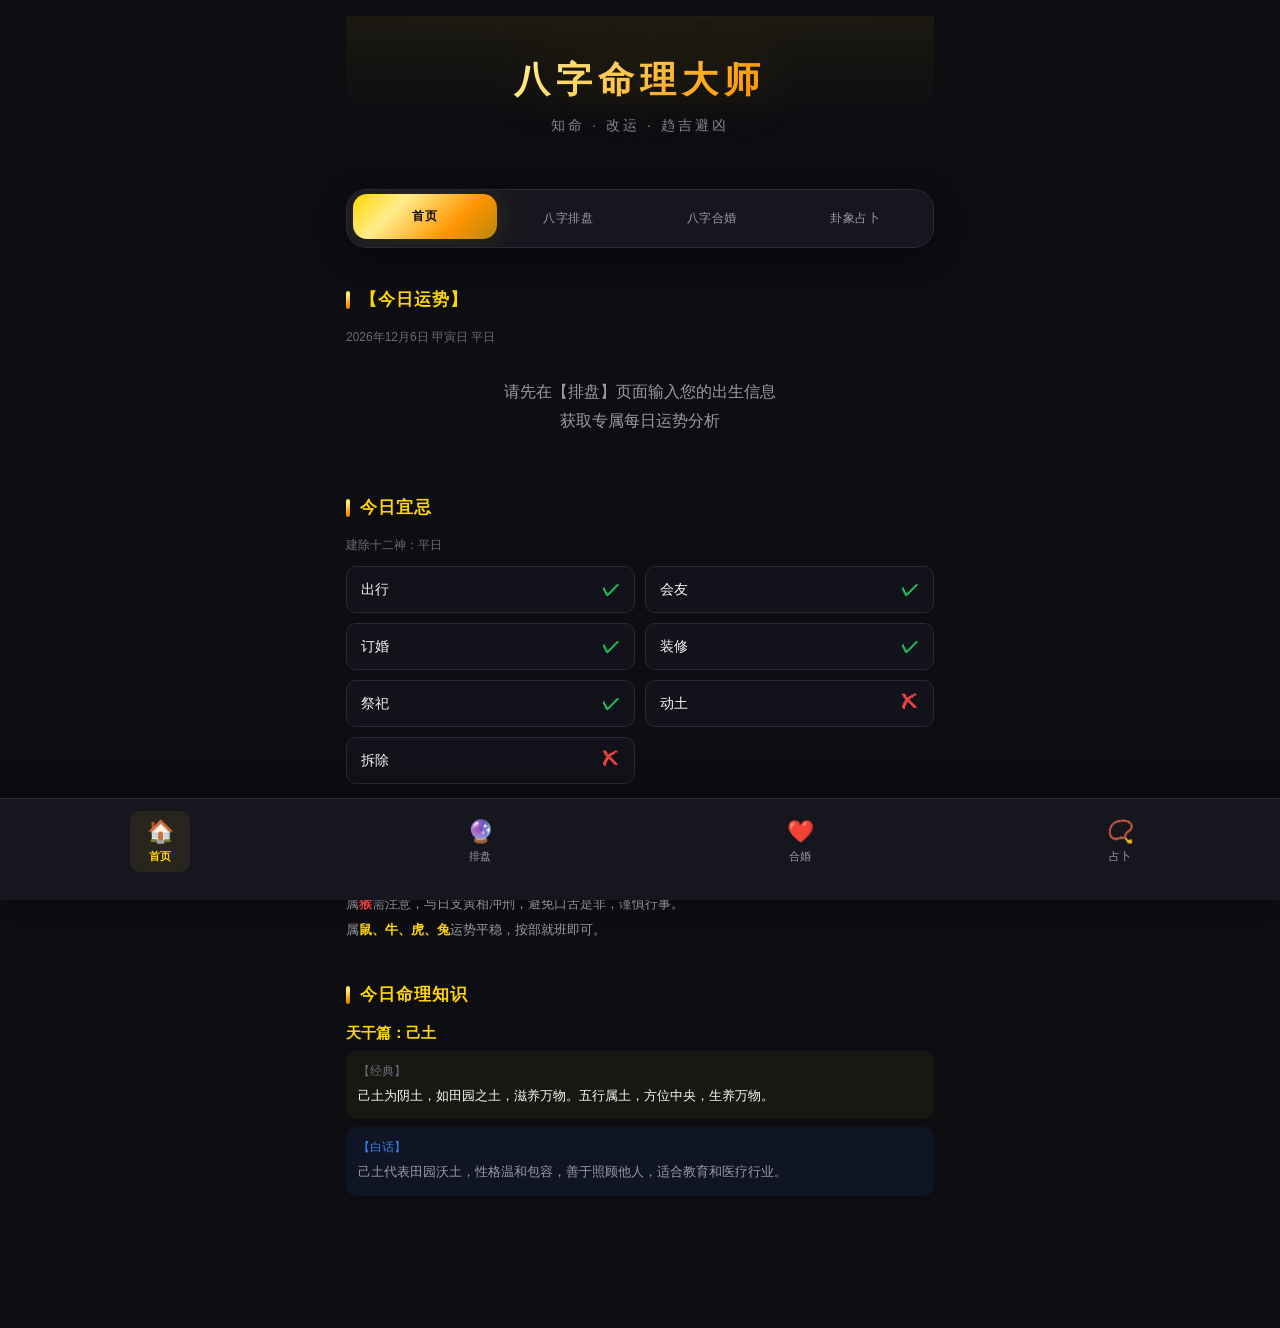
==== commit fe6e1d43: "Add files via upload" ====
--- a/fortune-single.html
+++ b/fortune-single.html
@@ -10,76 +10,106 @@
             --gold: #ffd700;
             --gold-light: #ffec8b;
             --gold-dark: #b8860b;
-            --bg-dark: #0d1117;
-            --bg-card: #161b22;
-            --bg-hover: #21262d;
-            --border-color: #30363d;
-            --text-primary: #f0f6fc;
-            --text-secondary: #8b949e;
-            --text-muted: #6e7681;
+            --gold-gradient: linear-gradient(135deg, #ffd700 0%, #ffec8b 30%, #ff9500 70%, #b8860b 100%);
+            --gold-shimmer: linear-gradient(90deg, transparent, rgba(255,215,0,0.3), transparent);
+            --bg-dark: #0d0d12;
+            --bg-card: #16161f;
+            --bg-card-hover: #1e1e2a;
+            --bg-surface: #12121a;
+            --border-color: #2a2a3a;
+            --border-gold: rgba(255,215,0,0.3);
+            --text-primary: #f8f8fa;
+            --text-secondary: #9a9aa8;
+            --text-muted: #6a6a7a;
+            --shadow-card: 0 8px 32px rgba(0,0,0,0.4);
+            --shadow-gold: 0 0 30px rgba(255,215,0,0.15);
+            --shadow-soft: 0 4px 16px rgba(0,0,0,0.25);
+            --radius-sm: 10px;
+            --radius-md: 14px;
+            --radius-lg: 20px;
+            --radius-xl: 28px;
         }
         body {
             font-family: -apple-system, BlinkMacSystemFont, 'Segoe UI', 'PingFang SC', 'Hiragino Sans GB', 'Microsoft YaHei', sans-serif;
-            background: linear-gradient(180deg, #0d1117 0%, #161b22 50%, #0d1117 100%);
+            background: var(--bg-dark);
             min-height: 100vh;
             color: var(--text-primary);
-            padding-bottom: 80px;
+            padding-bottom: 100px;
+            -webkit-font-smoothing: antialiased;
         }
         .container {
-            padding: 15px;
-            max-width: 600px;
+            padding: 16px;
+            max-width: 620px;
             margin: 0 auto;
         }
         .header {
             text-align: center;
-            padding: 25px 0 20px;
-            background: linear-gradient(135deg, rgba(255,215,0,0.1) 0%, transparent 70%);
-            border-radius: 0 0 30px 30px;
-            margin-bottom: 20px;
+            padding: 40px 0 30px;
+            background: linear-gradient(180deg, rgba(255,215,0,0.06) 0%, transparent 70%);
+            border-radius: 0 0 40px 40px;
+            margin-bottom: 24px;
+            position: relative;
+            overflow: hidden;
+        }
+        .header::before {
+            content: '';
+            position: absolute;
+            top: -80%;
+            left: -50%;
+            width: 200%;
+            height: 150%;
+            background: radial-gradient(ellipse at top, rgba(255,215,0,0.08) 0%, transparent 50%);
+            pointer-events: none;
         }
         .header h1 {
-            font-size: 28px;
-            background: linear-gradient(135deg, var(--gold) 0%, var(--gold-light) 50%, var(--gold-dark) 100%);
+            font-size: 36px;
+            background: var(--gold-gradient);
             -webkit-background-clip: text;
             -webkit-text-fill-color: transparent;
             background-clip: text;
-            text-shadow: 0 0 30px rgba(255,215,0,0.3);
             font-weight: 700;
+            letter-spacing: 6px;
+            position: relative;
+            text-shadow: 0 0 60px rgba(255,215,0,0.25);
+            animation: titleGlow 3s ease-in-out infinite;
+        }
+        @keyframes titleGlow {
+            0%, 100% { text-shadow: 0 0 40px rgba(255,215,0,0.2); }
+            50% { text-shadow: 0 0 60px rgba(255,215,0,0.4); }
+        }
+        .header p {
+            font-size: 14px;
+            color: var(--text-secondary);
+            margin-top: 12px;
             letter-spacing: 3px;
-        }
-        .header p {
-            font-size: 13px;
-            color: var(--text-secondary);
-            margin-top: 8px;
-            letter-spacing: 2px;
+            position: relative;
+            opacity: 0.85;
         }
         .nav-tabs {
             display: flex;
             background: var(--bg-card);
             border: 1px solid var(--border-color);
-            border-radius: 16px;
-            padding: 5px;
-            margin-bottom: 20px;
-            box-shadow: 0 4px 20px rgba(0,0,0,0.3);
+            border-radius: var(--radius-lg);
+            padding: 6px;
+            margin-bottom: 24px;
+            box-shadow: var(--shadow-card);
+            backdrop-filter: blur(20px);
+            overflow: hidden;
         }
         .nav-tab {
             flex: 1;
             text-align: center;
-            padding: 12px 8px;
-            border-radius: 12px;
-            font-size: 13px;
+            padding: 14px 6px;
+            border-radius: var(--radius-md);
+            font-size: 12px;
+            font-weight: 500;
             cursor: pointer;
-            transition: all 0.3s ease;
+            transition: all 0.35s cubic-bezier(0.4, 0, 0.2, 1);
             position: relative;
             overflow: hidden;
             color: var(--text-secondary);
-        }
-        .nav-tab.active {
-            background: linear-gradient(135deg, var(--gold) 0%, #ff9500 100%);
-            color: #0d1117;
-            font-weight: 600;
-            box-shadow: 0 4px 15px rgba(255,215,0,0.3);
-            transform: translateY(-1px);
+            letter-spacing: 0.5px;
+            min-width: 0;
         }
         .nav-tab::before {
             content: '';
@@ -87,72 +117,120 @@
             top: 0;
             left: -100%;
             width: 100%;
-            height: 2px;
-            background: linear-gradient(90deg, transparent, var(--gold), transparent);
-            transition: left 0.5s;
+            height: 100%;
+            background: var(--gold-shimmer);
+            transition: left 0.6s ease;
         }
         .nav-tab.active::before {
             left: 100%;
         }
+        .nav-tab.active {
+            background: var(--gold-gradient);
+            color: #0a0a0f;
+            font-weight: 600;
+            box-shadow: var(--shadow-gold);
+            transform: translateY(-2px);
+        }
+        .nav-tab:not(.active):hover {
+            background: var(--bg-card-hover);
+            color: var(--text-primary);
+        }
         .tab-content {
             display: none;
-            animation: fadeIn 0.3s ease;
+            animation: fadeInUp 0.4s cubic-bezier(0.4, 0, 0.2, 1);
         }
         .tab-content.active {
             display: block;
         }
-        @keyframes fadeIn {
-            from { opacity: 0; transform: translateY(10px); }
+        @keyframes fadeInUp {
+            from { opacity: 0; transform: translateY(20px); }
             to { opacity: 1; transform: translateY(0); }
         }
         .form-group {
             margin-bottom: 18px;
+        }
+        .form-row {
+            display: flex;
+            gap: 10px;
+        }
+        .form-row .form-group {
+            flex: 1;
+            margin-bottom: 0;
         }
         .form-group label {
             display: block;
             font-size: 13px;
             color: var(--text-secondary);
-            margin-bottom: 8px;
-            padding-left: 12px;
+            margin-bottom: 10px;
+            padding-left: 14px;
+            font-weight: 500;
+            letter-spacing: 0.5px;
         }
         .form-group input, .form-group select {
             width: 100%;
-            padding: 14px 16px;
+            padding: 15px 16px;
             border: 1px solid var(--border-color);
-            border-radius: 12px;
-            background: var(--bg-card);
+            border-radius: var(--radius-md);
+            background: var(--bg-surface);
             color: var(--text-primary);
             font-size: 15px;
-            transition: all 0.3s;
+            transition: all 0.3s cubic-bezier(0.4, 0, 0.2, 1);
             outline: none;
+            font-weight: 500;
+            appearance: none;
+        }
+        .form-group select {
+            background-image: url("data:image/svg+xml,%3Csvg xmlns='http://www.w3.org/2000/svg' width='20' height='20' viewBox='0 0 24 24' fill='none' stroke='%239a9aa8' stroke-width='2' stroke-linecap='round' stroke-linejoin='round'%3E%3Cpolyline points='6 9 12 15 18 9'%3E%3C/polyline%3E%3C/svg%3E");
+            background-repeat: no-repeat;
+            background-position: right 12px center;
+            background-size: 16px;
         }
         .form-group input:focus, .form-group select:focus {
             border-color: var(--gold);
-            box-shadow: 0 0 0 3px rgba(255,215,0,0.1), 0 0 20px rgba(255,215,0,0.1);
+            box-shadow: 0 0 0 4px rgba(255,215,0,0.08), var(--shadow-gold);
+            transform: translateY(-1px);
+        }
+        .form-group input::placeholder {
+            color: var(--text-muted);
         }
         .btn {
             width: 100%;
-            padding: 16px;
+            padding: 18px;
             border: none;
-            border-radius: 14px;
+            border-radius: var(--radius-md);
             font-size: 16px;
             font-weight: 600;
             cursor: pointer;
-            transition: all 0.3s;
+            transition: all 0.35s cubic-bezier(0.4, 0, 0.2, 1);
             position: relative;
             overflow: hidden;
+            letter-spacing: 1px;
+            display: flex;
+            align-items: center;
+            justify-content: center;
+            gap: 8px;
+        }
+        .btn::before {
+            content: '';
+            position: absolute;
+            top: 0;
+            left: -100%;
+            width: 100%;
+            height: 100%;
+            background: linear-gradient(90deg, transparent, rgba(255,255,255,0.25), transparent);
+            transition: left 0.6s ease;
+        }
+        .btn:hover::before {
+            left: 100%;
         }
         .btn-primary {
-            background: linear-gradient(135deg, var(--gold) 0%, #ff9500 100%);
-            color: #0d1117;
-            box-shadow: 0 6px 20px rgba(255,215,0,0.3);
+            background: var(--gold-gradient);
+            color: #0a0a0f;
+            box-shadow: 0 8px 25px rgba(255,215,0,0.3);
         }
         .btn-primary:hover {
-            transform: translateY(-2px);
-            box-shadow: 0 8px 25px rgba(255,215,0,0.4);
-        }
-        .btn-primary:active {
-            transform: translateY(0);
+            transform: translateY(-3px);
+            box-shadow: 0 12px 35px rgba(255,215,0,0.4);
         }
         .btn-secondary {
             background: var(--bg-card);
@@ -160,148 +238,152 @@
             color: var(--text-primary);
         }
         .btn-secondary:hover {
-            background: var(--bg-hover);
+            background: var(--bg-card-hover);
             border-color: var(--gold);
+            transform: translateY(-2px);
         }
         .result-card {
-            background: var(--bg-card);
-            border: 1px solid var(--border-color);
-            border-radius: 16px;
-            padding: 20px;
-            margin-top: 20px;
-            box-shadow: 0 4px 20px rgba(0,0,0,2);
-            transition: all 0.3s;
+            background: transparent;
+            border: none;
+            border-radius: var(--radius-lg);
+            padding: 16px 0;
+            margin-top: 8px;
+            box-shadow: none;
+            transition: none;
+            position: relative;
+            overflow: visible;
+        }
+        .result-card::before {
+            display: none;
         }
         .result-card:hover {
-            transform: translateY(-2px);
-            box-shadow: 0 8px 30px rgba(0,0,0,3);
+            transform: none;
+            box-shadow: none;
         }
         .result-title {
-            font-size: 16px;
+            font-size: 17px;
             font-weight: 600;
             color: var(--gold);
-            margin-bottom: 15px;
+            margin-bottom: 18px;
             display: flex;
             align-items: center;
-            gap: 8px;
+            gap: 10px;
+            letter-spacing: 1px;
         }
         .result-title::before {
             content: '';
             width: 4px;
-            height: 16px;
-            background: linear-gradient(180deg, var(--gold) 0%, #ff9500 100%);
+            height: 18px;
+            background: var(--gold-gradient);
             border-radius: 2px;
-        }
-        .result-content {
-            font-size: 14px;
-            line-height: 1.8;
-            color: var(--text-primary);
+            flex-shrink: 0;
         }
         .bazi-grid {
             display: grid;
             grid-template-columns: repeat(4, 1fr);
             gap: 12px;
-            margin-top: 15px;
+            margin-top: 18px;
         }
         .bazi-cell {
             text-align: center;
-            padding: 15px 10px;
-            background: linear-gradient(135deg, rgba(255,215,0,0.05) 0%, transparent 100%);
-            border: 1px solid rgba(255,215,0,0.1);
-            border-radius: 12px;
-            transition: all 0.3s;
+            padding: 18px 8px;
+            background: linear-gradient(135deg, rgba(255,215,0,0.04) 0%, transparent 100%);
+            border: 1px solid var(--border-gold);
+            border-radius: var(--radius-md);
+            transition: all 0.35s cubic-bezier(0.4, 0, 0.2, 1);
         }
         .bazi-cell:hover {
-            background: rgba(255,215,0,0.1);
-            transform: scale(1.05);
+            background: rgba(255,215,0,0.08);
+            transform: translateY(-4px) scale(1.02);
+            box-shadow: var(--shadow-gold);
         }
         .bazi-tian {
-            font-size: 28px;
+            font-size: 42px;
             font-weight: 700;
-            background: linear-gradient(135deg, var(--gold) 0%, var(--gold-light) 100%);
+            background: var(--gold-gradient);
             -webkit-background-clip: text;
             -webkit-text-fill-color: transparent;
             background-clip: text;
+            line-height: 1.1;
         }
         .bazi-di {
-            font-size: 14px;
+            font-size: 22px;
             color: var(--text-secondary);
             margin-top: 4px;
+            font-weight: 600;
         }
         .wuxing-tag {
             display: inline-block;
             padding: 4px 10px;
-            border-radius: 20px;
-            font-size: 12px;
-            font-weight: 500;
+            border-radius: 18px;
+            font-size: 11px;
+            font-weight: 600;
             margin-top: 8px;
-        }
-        .wuxing-tag.mu, .wuxing-tag.木 { background: linear-gradient(135deg, #22c55e 0%, #16a34a 100%); color: #fff; }
-        .wuxing-tag.huo, .wuxing-tag.火 { background: linear-gradient(135deg, #ef4444 0%, #dc2626 100%); color: #fff; }
-        .wuxing-tag.tu, .wuxing-tag.土 { background: linear-gradient(135deg, #eab308 0%, #ca8a04 100%); color: #1f2937; }
-        .wuxing-tag.jin, .wuxing-tag.金 { background: linear-gradient(135deg, #9ca3af 0%, #6b7280 100%); color: #fff; }
-        .wuxing-tag.shui, .wuxing-tag.水 { background: linear-gradient(135deg, #3b82f6 0%, #2563eb 100%); color: #fff; }
-        .guagua-container {
-            text-align: center;
-            padding: 30px 20px;
-        }
-        .guagua-display {
-            width: 200px;
-            height: 200px;
-            margin: 0 auto;
-            background: radial-gradient(circle, rgba(255,215,0,0.1) 0%, transparent 70%);
-            border: 2px solid rgba(255,215,0,0.2);
-            border-radius: 50%;
-            display: flex;
-            align-items: center;
-            justify-content: center;
-            transition: all 0.5s;
-            cursor: pointer;
-            position: relative;
-        }
-        .guagua-display:hover {
-            transform: scale(1.05);
-            border-color: var(--gold);
-            box-shadow: 0 0 40px rgba(255,215,0,0.3);
-        }
-        .guagua-display::before {
-            content: '';
-            position: absolute;
-            inset: 10px;
-            border-radius: 50%;
-            border: 1px dashed rgba(255,215,0,0.3);
-        }
-        .guagua-symbol {
-            font-size: 72px;
-            background: linear-gradient(135deg, var(--gold) 0%, var(--gold-light) 100%);
-            -webkit-background-clip: text;
-            -webkit-text-fill-color: transparent;
-            background-clip: text;
-            text-shadow: 0 0 30px rgba(255,215,0,0.5);
+            letter-spacing: 0.5px;
+        }
+        .wuxing-tag.mu { background: linear-gradient(135deg, #22c55e 0%, #16a34a 100%); color: #fff; }
+        .wuxing-tag.huo { background: linear-gradient(135deg, #ef4444 0%, #dc2626 100%); color: #fff; }
+        .wuxing-tag.tu { background: linear-gradient(135deg, #eab308 0%, #ca8a04 100%); color: #1f2937; }
+        .wuxing-tag.jin { background: linear-gradient(135deg, #9ca3af 0%, #6b7280 100%); color: #fff; }
+        .wuxing-tag.shui { background: linear-gradient(135deg, #3b82f6 0%, #2563eb 100%); color: #fff; }
+        .guagua-container { text-align: center; padding: 10px 0; position: relative; }
+        @keyframes yaoDrop {
+            0% { transform: scaleX(0); opacity: 0; }
+            50% { transform: scaleX(1.15); opacity: 0.8; }
+            70% { transform: scaleX(0.95); opacity: 0.9; }
+            100% { transform: scaleX(1); opacity: 1; }
+        }
+        @keyframes yaoGlow { 0%,100% { box-shadow: 0 0 4px rgba(255,215,0,0.3); } 50% { box-shadow: 0 0 16px rgba(255,215,0,0.8); } }
+        .guagua-yao-builder { display: flex; flex-direction: column; align-items: center; gap: 8px; margin: 20px 0; min-height: 180px; justify-content: flex-end; }
+        .yao-block { width: 120px; height: 22px; border-radius: 11px; transform: scaleX(0); transition: all 0.3s; }
+        .yao-block.dropped { animation: yaoDrop 0.5s ease-out forwards, yaoGlow 1.5s ease-in-out; }
+        .yao-block.yang-line { background: linear-gradient(90deg, rgba(255,215,0,0.6), var(--gold), rgba(255,215,0,0.6)); }
+        .yao-block.yin-line { background: transparent; display: flex; gap: 30px; justify-content: center; }
+        .yao-block.yin-line::before, .yao-block.yin-line::after { content: ''; width: 38px; height: 22px; border-radius: 11px; background: linear-gradient(90deg, rgba(255,215,0,0.6), var(--gold), rgba(255,215,0,0.6)); }
+        .guagua-coin { 
+            width: 100px; height: 100px; border-radius: 50%; margin: 0 auto 12px; position: relative; cursor: pointer;
+            background: radial-gradient(circle at 40% 40%, #f5d742, #b8860b 60%, #6b3a00);
+            border: 2px solid #8b6914; box-shadow: 0 4px 15px rgba(0,0,0,0.5), inset 0 2px 4px rgba(255,255,255,0.3);
+            display: flex; align-items: center; justify-content: center; user-select: none; transition: transform 0.3s;
+        }
+        .guagua-coin:hover { transform: scale(1.08); }
+        @keyframes coinToss { 0% { transform: translateY(0) rotateX(0); } 25% { transform: translateY(-80px) rotateX(360deg); } 50% { transform: translateY(-40px) rotateX(720deg); } 75% { transform: translateY(-10px) rotateX(1080deg); } 100% { transform: translateY(0) rotateX(1260deg); } }
+        .guagua-coin.tossing { animation: coinToss 1s ease-out forwards; pointer-events: none; }
+        .guagua-coin-text { font-size: 32px; font-weight: 700; color: #4a2800; text-shadow: 0 1px 2px rgba(255,255,255,0.3); z-index: 1; }
+        @keyframes fadeSlideUp { 0% { opacity: 0; transform: translateY(40px); } 100% { opacity: 1; transform: translateY(0); } }
+        @keyframes pulseGold { 0%,100% { box-shadow: 0 0 10px rgba(255,215,0,0.2); } 50% { box-shadow: 0 0 30px rgba(255,215,0,0.6); } }
+        .gua-result-card { animation: fadeSlideUp 0.7s ease-out; }
+        .revealed-hexagram { font-size: 64px; font-weight: 700; animation: fadeSlideUp 0.5s ease-out, pulseGold 2s ease-in-out infinite; }
+        @keyframes spinAndReveal {
+            0% { transform: rotate(0deg); opacity: 0; }
+            10% { opacity: 0.5; }
+            50% { transform: rotate(180deg); opacity: 0.7; }
+            90% { opacity: 1; }
+            100% { transform: rotate(360deg); opacity: 1; }
         }
         .today-luck {
             display: grid;
             grid-template-columns: repeat(3, 1fr);
             gap: 12px;
-            margin-top: 15px;
+            margin-top: 20px;
         }
         .luck-item {
             text-align: center;
-            padding: 18px 12px;
-            background: var(--bg-card);
+            padding: 18px 10px;
+            background: var(--bg-surface);
             border: 1px solid var(--border-color);
-            border-radius: 14px;
-            transition: all 0.3s;
+            border-radius: var(--radius-md);
+            transition: all 0.35s cubic-bezier(0.4, 0, 0.2, 1);
         }
         .luck-item:hover {
-            border-color: var(--gold);
-            transform: translateY(-3px);
-            box-shadow: 0 6px 20px rgba(255,215,0,0.1);
+            border-color: var(--border-gold);
+            transform: translateY(-4px);
+            box-shadow: var(--shadow-gold);
         }
         .luck-value {
-            font-size: 24px;
+            font-size: 30px;
             font-weight: 700;
-            background: linear-gradient(135deg, var(--gold) 0%, #ff9500 100%);
+            background: var(--gold-gradient);
             -webkit-background-clip: text;
             -webkit-text-fill-color: transparent;
             background-clip: text;
@@ -310,277 +392,362 @@
             font-size: 12px;
             color: var(--text-secondary);
             margin-top: 6px;
-        }
-        .number-analysis {
-            margin-top: 15px;
-        }
-        .number-row {
-            display: flex;
-            justify-content: space-between;
-            padding: 12px 0;
-            border-bottom: 1px solid var(--border-color);
-            transition: all 0.3s;
-        }
-        .number-row:hover {
+            letter-spacing: 0.5px;
+        }
+        .shishen-badge {
+            display: inline-block;
+            padding: 4px 10px;
+            background: rgba(255,215,0,0.12);
+            border: 1px solid var(--border-gold);
+            border-radius: 12px;
+            font-size: 12px;
+            font-weight: 600;
+            color: var(--gold);
+            margin: 4px 4px 4px 0;
+        }
+        .bazi-detail-section {
+            padding: 16px;
             background: rgba(255,215,0,0.03);
-            padding-left: 10px;
-            border-radius: 8px;
-        }
-        .number-row:last-child {
-            border-bottom: none;
-        }
-        .number-label {
+            border-radius: var(--radius-sm);
+            margin-bottom: 14px;
+            border-left: 3px solid var(--gold);
+        }
+        .bazi-detail-title {
+            font-size: 15px;
+            font-weight: 600;
+            color: var(--gold);
+            margin-bottom: 12px;
+            letter-spacing: 1px;
+        }
+        .bazi-detail-content {
+            font-size: 13px;
+            line-height: 1.8;
             color: var(--text-secondary);
-            font-size: 14px;
-        }
-        .number-value {
+        }
+        .bazi-detail-content strong {
             color: var(--text-primary);
             font-weight: 500;
-            font-size: 14px;
-        }
-        .shishen-table {
-            width: 100%;
-            border-collapse: collapse;
-            margin-top: 15px;
-            background: rgba(0,0,0,0.2);
-            border-radius: 12px;
-            overflow: hidden;
-        }
-        .shishen-table th, .shishen-table td {
-            padding: 12px;
-            text-align: left;
-            border-bottom: 1px solid var(--border-color);
-            font-size: 13px;
-        }
-        .shishen-table th {
-            background: rgba(255,215,0,0.05);
-            color: var(--gold);
-            font-weight: 600;
-        }
-        .shishen-table tr:last-child td {
-            border-bottom: none;
-        }
-        .shishen-table tr:hover {
-            background: rgba(255,215,0,0.03);
-        }
-        .wuxing-chart {
-            display: flex;
-            justify-content: space-around;
-            align-items: flex-end;
-            height: 120px;
-            margin-top: 20px;
-            padding: 15px;
-            background: rgba(0,0,0,0.2);
-            border-radius: 12px;
-        }
-        .wuxing-bar {
-            display: flex;
-            flex-direction: column;
-            align-items: center;
-            gap: 8px;
-            flex: 1;
-        }
-        .wuxing-bar-fill {
-            width: 30px;
-            background: linear-gradient(180deg, var(--gold) 0%, #ff9500 100%);
-            border-radius: 8px 8px 0 0;
-            transition: height 0.5s ease;
-            min-height: 10px;
-        }
-        .wuxing-bar-label {
-            font-size: 12px;
-            color: var(--text-secondary);
-        }
-        .horoscope-card {
-            background: linear-gradient(135deg, rgba(255,215,0,0.08) 0%, transparent 100%);
-            border: 1px solid rgba(255,215,0,0.15);
-        }
-        .section-title {
-            font-size: 15px;
-            font-weight: 600;
-            color: var(--text-primary);
-            margin-bottom: 12px;
-            display: flex;
-            align-items: center;
-            gap: 8px;
-        }
-        .section-title::after {
-            content: '';
-            flex: 1;
-            height: 1px;
-            background: linear-gradient(90deg, rgba(255,215,0,0.5) 0%, transparent 100%);
-        }
-        .yi-ji-item {
-            display: flex;
-            justify-content: space-between;
-            padding: 10px 15px;
-            background: rgba(0,0,0,0.2);
-            border-radius: 10px;
-            margin-bottom: 8px;
-        }
-        .yi-ji-item.yi {
-            border-left: 3px solid #22c55e;
-        }
-        .yi-ji-item.ji {
-            border-left: 3px solid #ef4444;
-        }
-        .yi-ji-label {
-            font-size: 14px;
-            color: var(--text-secondary);
-        }
-        .yi-ji-value {
-            font-size: 14px;
-            color: var(--text-primary);
         }
         .floating-nav {
             position: fixed;
             bottom: 0;
             left: 0;
             right: 0;
-            background: rgba(13, 17, 23, 0.95);
+            background: var(--bg-card);
+            border-top: 1px solid var(--border-color);
+            padding: 12px 0 28px;
+            display: flex;
+            justify-content: space-around;
+            box-shadow: 0 -8px 32px rgba(0,0,0,0.3);
             backdrop-filter: blur(20px);
-            border-top: 1px solid var(--border-color);
-            padding: 10px 15px 25px;
-            display: none;
-        }
-        .toast {
-            position: fixed;
+            z-index: 1000;
+        }
+        .floating-nav-item {
+            display: flex;
+            flex-direction: column;
+            align-items: center;
+            gap: 4px;
+            padding: 8px 16px;
+            border-radius: var(--radius-sm);
+            transition: all 0.3s;
+            cursor: pointer;
+            min-width: 60px;
+        }
+        .floating-nav-item.active {
+            background: rgba(255,215,0,0.08);
+        }
+        .floating-nav-item-icon {
+            font-size: 22px;
+        }
+        .floating-nav-item-label {
+            font-size: 11px;
+            color: var(--text-secondary);
+            font-weight: 500;
+        }
+        .floating-nav-item.active .floating-nav-item-label {
+            color: var(--gold);
+            font-weight: 600;
+        }
+        .section-title {
+            font-size: 14px;
+            font-weight: 600;
+            color: var(--gold);
+            margin-bottom: 14px;
+            padding-left: 16px;
+            letter-spacing: 1px;
+            position: relative;
+        }
+        .section-title::before {
+            content: '';
+            position: absolute;
+            left: 0;
             top: 50%;
-            left: 50%;
-            transform: translate(-50%, -50%);
-            background: rgba(0,0,0,0.8);
-            color: #fff;
-            padding: 15px 25px;
-            border-radius: 10px;
+            transform: translateY(-50%);
+            width: 4px;
+            height: 14px;
+            background: var(--gold-gradient);
+            border-radius: 2px;
+        }
+        .yi-ji-container {
+            display: grid;
+            grid-template-columns: 1fr 1fr;
+            gap: 10px;
+        }
+        .yi-ji-item {
+            display: flex;
+            align-items: center;
+            gap: 10px;
+            padding: 12px 14px;
+            background: var(--bg-surface);
+            border-radius: var(--radius-sm);
+            border: 1px solid var(--border-color);
+        }
+        .yi-ji-item.yi .yi-ji-value { color: #22c55e; }
+        .yi-ji-item.ji .yi-ji-value { color: #ef4444; }
+        .yi-ji-label {
+            flex: 1;
             font-size: 14px;
-            z-index: 1000;
-            display: none;
-        }
-        .loading {
+            color: var(--text-primary);
+        }
+        .yi-ji-value {
+            font-size: 18px;
+            font-weight: 700;
+        }
+        .shishen-table {
+            width: 100%;
+            border-collapse: collapse;
+            margin-top: 16px;
+            background: var(--bg-surface);
+            border-radius: var(--radius-md);
+            overflow: hidden;
+        }
+        .shishen-table th, .shishen-table td {
+            padding: 12px 12px;
+            text-align: left;
+            border-bottom: 1px solid var(--border-color);
+        }
+        .shishen-table th {
+            background: rgba(255,215,0,0.05);
+            font-weight: 600;
+            color: var(--gold);
+            font-size: 12px;
+            text-transform: uppercase;
+            letter-spacing: 1px;
+        }
+        .shishen-table td {
+            font-size: 13px;
+            color: var(--text-secondary);
+        }
+        .percentage-bar {
+            height: 8px;
+            background: var(--bg-surface);
+            border-radius: 4px;
+            overflow: hidden;
+            margin-top: 8px;
+        }
+        .percentage-fill {
+            height: 100%;
+            background: var(--gold-gradient);
+            border-radius: 4px;
+            transition: width 0.5s ease;
+        }
+        .highlight-text {
+            color: var(--gold);
+            font-weight: 600;
+        }
+        .expandable-section {
+            margin-top: 20px;
+            border: 1px solid var(--border-color);
+            border-radius: var(--radius-md);
+            overflow: hidden;
+        }
+        .expandable-header {
+            padding: 16px 20px;
+            background: var(--bg-card);
+            display: flex;
+            justify-content: space-between;
+            align-items: center;
+            cursor: pointer;
+        }
+        .expandable-title {
+            font-size: 15px;
+            font-weight: 600;
+            color: var(--gold);
+        }
+        .expandable-icon {
+            font-size: 16px;
+            color: var(--text-secondary);
+            transition: transform 0.35s cubic-bezier(0.4, 0, 0.2, 1);
+        }
+        .expandable-section.active .expandable-icon {
+            transform: rotate(180deg);
+        }
+        .expandable-content {
+            max-height: 0;
+            overflow: hidden;
+            transition: max-height 0.4s cubic-bezier(0.4, 0, 0.2, 1);
+        }
+        .expandable-section.active .expandable-content {
+            max-height: 1500px;
+        }
+        .expandable-inner {
+            padding: 20px;
+            background: rgba(255,215,0,0.02);
+        }
+        .gender-switch {
+            display: flex;
+            background: var(--bg-surface);
+            border: 1px solid var(--border-color);
+            border-radius: var(--radius-md);
+            padding: 5px;
+            margin-top: 8px;
+        }
+        .gender-option {
+            flex: 1;
             text-align: center;
-            padding: 30px;
-            color: var(--gold);
-        }
-        .loading::after {
-            content: '';
-            display: inline-block;
-            width: 20px;
-            height: 20px;
-            border: 2px solid rgba(255,215,0,0.3);
-            border-top-color: var(--gold);
-            border-radius: 50%;
-            animation: spin 1s linear infinite;
-            margin-left: 10px;
-        }
-        @keyframes spin {
-            to { transform: rotate(360deg); }
-        }
-        .bazi-detail-section {
-            margin-top: 15px;
-            padding: 15px;
-            background: rgba(0,0,0,0.2);
-            border-radius: 12px;
-        }
-        .bazi-detail-title {
+            padding: 12px;
+            border-radius: var(--radius-sm);
             font-size: 14px;
+            font-weight: 500;
+            cursor: pointer;
+            transition: all 0.3s;
+            color: var(--text-secondary);
+        }
+        .gender-option.active {
+            background: var(--gold-gradient);
+            color: #0a0a0f;
+            font-weight: 600;
+        }
+        .info-card {
+            background: var(--bg-card);
+            border: 1px solid var(--border-color);
+            border-radius: var(--radius-md);
+            padding: 18px;
+            margin-bottom: 16px;
+        }
+        .info-card-title {
+            font-size: 14px;
+            font-weight: 600;
             color: var(--gold);
             margin-bottom: 10px;
+            letter-spacing: 0.5px;
+        }
+        .info-card-content {
+            font-size: 13px;
+            line-height: 1.7;
+            color: var(--text-secondary);
+        }
+        .nayan-tag {
+            display: inline-block;
+            padding: 6px 14px;
+            background: linear-gradient(135deg, rgba(255,215,0,0.15), rgba(255,215,0,0.05));
+            border: 1px solid var(--border-gold);
+            border-radius: 20px;
+            font-size: 13px;
             font-weight: 600;
-        }
-        .bazi-detail-content {
-            font-size: 13px;
-            color: var(--text-secondary);
-            line-height: 1.8;
-        }
-        .wuxing-detail-row {
+            color: var(--gold);
+            margin-top: 10px;
+        }
+        .feature-grid {
+            display: grid;
+            grid-template-columns: 1fr 1fr;
+            gap: 12px;
+            margin-top: 16px;
+        }
+        .feature-card {
+            background: var(--bg-card);
+            border: 1px solid var(--border-color);
+            border-radius: var(--radius-md);
+            padding: 18px;
+            cursor: pointer;
+        }
+        .feature-card:hover {
+            border-color: var(--border-gold);
+            transform: translateY(-2px);
+        }
+        .feature-icon {
+            font-size: 24px;
+            margin-bottom: 10px;
+        }
+        .feature-title {
+            font-size: 14px;
+            font-weight: 600;
+            color: var(--text-primary);
+            margin-bottom: 6px;
+        }
+        .feature-desc {
+            font-size: 12px;
+            color: var(--text-muted);
+            line-height: 1.6;
+        }
+        .modal-overlay {
+            position: fixed;
+            top: 0;
+            left: 0;
+            right: 0;
+            bottom: 0;
+            background: rgba(0,0,0,0.7);
+            backdrop-filter: blur(10px);
+            display: none;
+            align-items: center;
+            justify-content: center;
+            z-index: 2000;
+            padding: 20px;
+        }
+        .modal-overlay.active {
+            display: flex;
+        }
+        .modal-content {
+            background: var(--bg-card);
+            border: 1px solid var(--border-color);
+            border-radius: var(--radius-lg);
+            width: 100%;
+            max-width: 500px;
+            max-height: 80vh;
+            overflow-y: auto;
+        }
+        .modal-header {
+            padding: 20px 24px;
+            border-bottom: 1px solid var(--border-color);
             display: flex;
             justify-content: space-between;
-            padding: 8px 0;
-            border-bottom: 1px dashed var(--border-color);
-        }
-        .wuxing-detail-row:last-child {
-            border-bottom: none;
-        }
-        .wuxing-detail-name {
-            color: var(--text-secondary);
-            font-size: 13px;
-        }
-        .wuxing-detail-value {
+            align-items: center;
+            position: sticky;
+            top: 0;
+            background: var(--bg-card);
+        }
+        .modal-title {
+            font-size: 17px;
+            font-weight: 600;
             color: var(--gold);
-            font-weight: 500;
-            font-size: 13px;
-        }
-        .rizhu-info {
-            background: linear-gradient(135deg, rgba(255,215,0,0.1) 0%, transparent 100%);
-            padding: 15px;
-            border-radius: 12px;
-            margin-top: 15px;
-            border: 1px solid rgba(255,215,0,0.1);
-        }
-        .rizhu-title {
-            font-size: 15px;
-            color: var(--gold);
-            font-weight: 600;
-            margin-bottom: 10px;
-        }
-        .rizhu-content {
-            font-size: 13px;
-            color: var(--text-primary);
-            line-height: 1.8;
-        }
-        .calendar-switch {
+        }
+        .modal-close {
+            width: 32px;
+            height: 32px;
             display: flex;
-            gap: 10px;
-            margin-top: 8px;
-        }
-        .calendar-option {
-            flex: 1;
-            padding: 10px;
-            text-align: center;
-            border-radius: 10px;
-            font-size: 13px;
+            align-items: center;
+            justify-content: center;
+            border-radius: 50%;
+            background: var(--bg-surface);
+            border: 1px solid var(--border-color);
             cursor: pointer;
-            transition: all 0.3s;
-            background: var(--bg-card);
-            border: 1px solid var(--border-color);
-            color: var(--text-secondary);
-        }
-        .calendar-option.active {
-            background: linear-gradient(135deg, var(--gold) 0%, #ff9500 100%);
-            color: #0d1117;
-            font-weight: 600;
-            border-color: var(--gold);
-        }
-        .pillar-detail {
-            margin-top: 12px;
-            padding: 12px;
-            background: rgba(0,0,0,0.2);
-            border-radius: 10px;
-            font-size: 12px;
-            color: var(--text-secondary);
-            line-height: 1.6;
-        }
-        .shishen-badge {
-            display: inline-block;
-            padding: 2px 8px;
-            background: rgba(255,215,0,0.15);
-            border-radius: 10px;
-            font-size: 11px;
-            color: var(--gold);
-            margin-right: 5px;
-            margin-bottom: 3px;
-        }
-        .wuxing-analysis-card {
-            margin-top: 15px;
-        }
-        .wuxing-summary {
-            padding: 15px;
-            background: rgba(0,0,0,0.2);
-            border-radius: 12px;
-            margin-top: 10px;
-            font-size: 13px;
-            line-height: 1.8;
-            color: var(--text-secondary);
+        }
+        .modal-close:hover {
+            background: rgba(239, 68, 68, 0.1);
+            border-color: #ef4444;
+            color: #ef4444;
+        }
+        .modal-body {
+            padding: 24px;
+        }
+        @media (max-width: 400px) {
+            .header h1 { font-size: 28px; letter-spacing: 4px; }
+            .bazi-grid { gap: 8px; }
+            .bazi-cell { padding: 12px 4px; }
+            .bazi-tian { font-size: 32px; }
+            .bazi-di { font-size: 18px; }
+            .guagua-display { width: 180px; height: 180px; }
+            .guagua-symbol { font-size: 65px; }
         }
     </style>
 </head>
@@ -588,1549 +755,2119 @@
     <div class="container">
         <div class="header">
             <h1>八字命理大师</h1>
-            <p>知命改运 · 趋吉避凶</p>
+            <p>知命 · 改运 · 趋吉避凶</p>
         </div>
-        
+
         <div class="nav-tabs">
             <div class="nav-tab active" onclick="showTab('home')">首页</div>
             <div class="nav-tab" onclick="showTab('bazi')">八字排盘</div>
+            <div class="nav-tab" onclick="showTab('hehun')">八字合婚</div>
             <div class="nav-tab" onclick="showTab('guagua')">卦象占卜</div>
-            <div class="nav-tab" onclick="showTab('number')">号码分析</div>
         </div>
-        
-        <!-- 首页 -->
+
         <div id="home" class="tab-content active">
-            <div class="today-luck">
-                <div class="luck-item">
-                    <div class="luck-value">88%</div>
-                    <div class="luck-label">今日运势</div>
-                </div>
-                <div class="luck-item">
-                    <div class="luck-value">★★★★</div>
-                    <div class="luck-label">财运指数</div>
-                </div>
-                <div class="luck-item">
-                    <div class="luck-value">★★★☆</div>
-                    <div class="luck-label">感情指数</div>
-                </div>
-            </div>
-            
-            <div class="result-card horoscope-card">
-                <div class="result-title">今日宜忌</div>
-                <div class="result-content">
-                    <div style="display: grid; grid-template-columns: 1fr 1fr; gap: 15px;">
-                        <div>
-                            <div class="section-title">宜</div>
-                            <div class="yi-ji-item yi"><span class="yi-ji-label">出行</span><span class="yi-ji-value">✓</span></div>
-                            <div class="yi-ji-item yi"><span class="yi-ji-label">交易</span><span class="yi-ji-value">✓</span></div>
-                            <div class="yi-ji-item yi"><span class="yi-ji-label">祭祀</span><span class="yi-ji-value">✓</span></div>
-                            <div class="yi-ji-item yi"><span class="yi-ji-label">祈福</span><span class="yi-ji-value">✓</span></div>
-                        </div>
-                        <div>
-                            <div class="section-title">忌</div>
-                            <div class="yi-ji-item ji"><span class="yi-ji-label">动土</span><span class="yi-ji-value">✗</span></div>
-                            <div class="yi-ji-item ji"><span class="yi-ji-label">安葬</span><span class="yi-ji-value">✗</span></div>
-                            <div class="yi-ji-item ji"><span class="yi-ji-label">破土</span><span class="yi-ji-value">✗</span></div>
-                            <div class="yi-ji-item ji"><span class="yi-ji-label">开光</span><span class="yi-ji-value">✗</span></div>
-                        </div>
+            <div id="home-dynamic-content"></div>
+        </div>
+
+        <div id="bazi" class="tab-content">
+            <div class="result-card">
+                <div class="result-title">输入您的出生信息（农历）</div>
+                <div class="form-group">
+                    <label>选择性别</label>
+                    <div class="gender-switch">
+                        <div class="gender-option active" onclick="setGender('male')">男</div>
+                        <div class="gender-option" onclick="setGender('female')">女</div>
                     </div>
                 </div>
-            </div>
-            
-            <div class="result-card">
-                <div class="result-title">今日生肖运势</div>
-                <div class="result-content">
-                    <div style="display: grid; gap: 10px;">
-                        <div style="display: flex; align-items: center; gap: 10px;">
-                            <span style="color: #22c55e; font-weight: 600;">吉：</span>
-                            <span>鼠、龙、猴</span>
-                        </div>
-                        <div style="display: flex; align-items: center; gap: 10px;">
-                            <span style="color: var(--text-secondary); font-weight: 600;">平：</span>
-                            <span>牛、虎、兔、蛇、马、羊、鸡、狗、猪</span>
-                        </div>
-                        <div style="display: flex; align-items: center; gap: 10px;">
-                            <span style="color: #ef4444; font-weight: 600;">凶：</span>
-                            <span>无</span>
-                        </div>
+                <div class="form-row">
+                    <div class="form-group">
+                        <label>农历年</label>
+                        <select id="bazi-year"></select>
+                    </div>
+                    <div class="form-group">
+                        <label>农历月</label>
+                        <select id="bazi-month"></select>
+                    </div>
+                    <div class="form-group">
+                        <label>农历日</label>
+                        <select id="bazi-day"></select>
                     </div>
                 </div>
+                <div class="form-group">
+                    <label>时辰</label>
+                    <select id="bazi-hour"></select>
+                </div>
+                <button class="btn btn-primary" onclick="calculateBazi()">开始排盘</button>
             </div>
-            
+            <div id="bazi-result"></div>
+        </div>
+
+        <div id="hehun" class="tab-content">
             <div class="result-card">
-                <div class="result-title">五行旺度</div>
-                <div class="wuxing-chart">
-                    <div class="wuxing-bar"><div class="wuxing-bar-fill" style="height: 70%;"></div><div class="wuxing-bar-label">金</div></div>
-                    <div class="wuxing-bar"><div class="wuxing-bar-fill" style="height: 85%;"></div><div class="wuxing-bar-label">木</div></div>
-                    <div class="wuxing-bar"><div class="wuxing-bar-fill" style="height: 60%;"></div><div class="wuxing-bar-label">水</div></div>
-                    <div class="wuxing-bar"><div class="wuxing-bar-fill" style="height: 90%;"></div><div class="wuxing-bar-label">火</div></div>
-                    <div class="wuxing-bar"><div class="wuxing-bar-fill" style="height: 50%;"></div><div class="wuxing-bar-label">土</div></div>
+                <div class="result-title">八字合婚（农历）</div>
+                <div style="background: rgba(255,215,0,0.05); padding: 16px; border-radius: var(--radius-md); margin-bottom: 20px;">
+                    <div style="font-size: 13px; color: var(--text-secondary); margin-bottom: 16px; font-weight: 500;">男方信息</div>
+                    <div class="form-row">
+                        <div class="form-group"><label>农历年</label><select id="male-year"></select></div>
+                        <div class="form-group"><label>农历月</label><select id="male-month"></select></div>
+                        <div class="form-group"><label>农历日</label><select id="male-day"></select></div>
+                    </div>
+                    <div class="form-group"><label>时辰</label><select id="male-hour"></select></div>
                 </div>
+                <div style="background: rgba(255,215,0,0.05); padding: 16px; border-radius: var(--radius-md); margin-bottom: 20px;">
+                    <div style="font-size: 13px; color: var(--text-secondary); margin-bottom: 16px; font-weight: 500;">女方信息</div>
+                    <div class="form-row">
+                        <div class="form-group"><label>农历年</label><select id="female-year"></select></div>
+                        <div class="form-group"><label>农历月</label><select id="female-month"></select></div>
+                        <div class="form-group"><label>农历日</label><select id="female-day"></select></div>
+                    </div>
+                    <div class="form-group"><label>时辰</label><select id="female-hour"></select></div>
+                </div>
+                <button class="btn btn-primary" onclick="calculateHehun()">开始合婚</button>
             </div>
-            
+            <div id="hehun-result"></div>
+        </div>
+
+        <div id="guagua" class="tab-content">
             <div class="result-card">
-                <div class="result-title">命理小知识</div>
-                <div class="result-content">
-                    <p style="font-size: 13px; color: var(--text-secondary); line-height: 1.8;">
-                        <strong style="color: var(--gold);">八字</strong>是根据出生年月日时推算出来的四柱干支，每一柱由天干和地支组成，共八个字，故称八字。通过分析八字中五行的生克关系，可以推断一个人的性格、事业、财运、婚姻等方面的信息。
-                    </p>
+                <div class="result-title">卦象占卜</div>
+                <div class="guagua-container" id="guagua-container">
+                    <div class="guagua-coin" id="guagua-coin">
+                        <span class="guagua-coin-text">占</span>
+                    </div>
+                    <p id="guagua-hint" style="font-size:12px;color:var(--text-muted);margin-bottom:10px;">点击铜钱抛掷起卦</p>
+                    <div class="guagua-yao-builder" id="yao-builder"></div>
                 </div>
+                <div id="gua-result"></div>
             </div>
         </div>
-        
-        <!-- 八字排盘 -->
-        <div id="bazi" class="tab-content">
-            <div class="form-group">
-                <label>选择性别</label>
-                <select id="gender">
-                    <option value="male">男</option>
-                    <option value="female">女</option>
-                </select>
-            </div>
-            <div class="form-group">
-                <label>出生日期</label>
-                <input type="date" id="birthDate" value="1990-01-01">
-                <div class="calendar-switch">
-                    <div class="calendar-option active" onclick="setCalendarType('solar')">公历</div>
-                    <div class="calendar-option" onclick="setCalendarType('lunar')">农历</div>
-                </div>
-            </div>
-            <div class="form-group">
-                <label>出生时辰</label>
-                <select id="birthTime">
-                    <option value="0">子时 (23:00-01:00)</option>
-                    <option value="1">丑时 (01:00-03:00)</option>
-                    <option value="2">寅时 (03:00-05:00)</option>
-                    <option value="3">卯时 (05:00-07:00)</option>
-                    <option value="4">辰时 (07:00-09:00)</option>
-                    <option value="5">巳时 (09:00-11:00)</option>
-                    <option value="6">午时 (11:00-13:00)</option>
-                    <option value="7">未时 (13:00-15:00)</option>
-                    <option value="8">申时 (15:00-17:00)</option>
-                    <option value="9">酉时 (17:00-19:00)</option>
-                    <option value="10">戌时 (19:00-21:00)</option>
-                    <option value="11">亥时 (21:00-23:00)</option>
-                </select>
-            </div>
-            <button class="btn btn-primary" onclick="calculateBaziMain()">开始排盘</button>
-            <div id="baziResult"></div>
-        </div>
-        
-        <!-- 卦象占卜 -->
-        <div id="guagua" class="tab-content">
-            <div class="guagua-container">
-                <div class="guagua-display" onclick="randomGua()">
-                    <div class="guagua-symbol">?</div>
-                </div>
-                <p style="margin-top: 15px; color: var(--gold); font-size: 14px;">点击卦象开始占卜</p>
-            </div>
-            <div id="guaResult"></div>
-        </div>
-        
-        <!-- 号码分析 -->
-        <div id="number" class="tab-content">
-            <div class="form-group">
-                <label>输入号码（手机号/车牌号）</label>
-                <input type="text" id="numberInput" placeholder="请输入手机号或车牌号">
-            </div>
-            <button class="btn btn-primary" onclick="analyzeNumber()">开始分析</button>
-            <div id="numberResult"></div>
+
+    </div>
+
+    <div class="floating-nav">
+        <div class="floating-nav-item active" onclick="showTab('home')"><span class="floating-nav-item-icon">🏠</span><span class="floating-nav-item-label">首页</span></div>
+        <div class="floating-nav-item" onclick="showTab('bazi')"><span class="floating-nav-item-icon">🔮</span><span class="floating-nav-item-label">排盘</span></div>
+        <div class="floating-nav-item" onclick="showTab('hehun')"><span class="floating-nav-item-icon">❤️</span><span class="floating-nav-item-label">合婚</span></div>
+        <div class="floating-nav-item" onclick="showTab('guagua')"><span class="floating-nav-item-icon">📿</span><span class="floating-nav-item-label">占卜</span></div>
+    </div>
+
+    <div id="modal" class="modal-overlay">
+        <div class="modal-content">
+            <div class="modal-header"><div class="modal-title" id="modal-title">命理知识</div><div class="modal-close" onclick="closeModal()">✕</div></div>
+            <div class="modal-body" id="modal-body"></div>
         </div>
     </div>
 
     <script>
-        // 当前日历类型
-        let calendarType = 'solar';
-
-        // 设置日历类型
-        function setCalendarType(type) {
-            calendarType = type;
-            document.querySelectorAll('.calendar-option').forEach(el => el.classList.remove('active'));
-            document.querySelector(`.calendar-option[onclick="setCalendarType('${type}')"]`).classList.add('active');
-        }
-
-        // 数据常量定义
-        const TIANGAN = ["甲", "乙", "丙", "丁", "戊", "己", "庚", "辛", "壬", "癸"];
-        const DIZHI = ["子", "丑", "寅", "卯", "辰", "巳", "午", "未", "申", "酉", "戌", "亥"];
-        const TIANGAN_WUXING = {"甲":"木","乙":"木","丙":"火","丁":"火","戊":"土","己":"土","庚":"金","辛":"金","壬":"水","癸":"水"};
-        const DIZHI_WUXING = {"子":"水","丑":"土","寅":"木","卯":"木","辰":"土","巳":"火","午":"火","未":"土","申":"金","酉":"金","戌":"土","亥":"水"};
-        const DIZHI_CANGGAN = {
-            "子": ["癸"],
-            "丑": ["己", "癸", "辛"],
-            "寅": ["甲", "丙", "戊"],
-            "卯": ["乙"],
-            "辰": ["戊", "乙", "癸"],
-            "巳": ["丙", "庚", "戊"],
-            "午": ["丁", "己"],
-            "未": ["己", "丁", "乙"],
-            "申": ["庚", "壬", "戊"],
-            "酉": ["辛"],
-            "戌": ["戊", "辛", "丁"],
-            "亥": ["壬", "甲"]
+        var TIANGAN = ["甲", "乙", "丙", "丁", "戊", "己", "庚", "辛", "壬", "癸"];
+        var DIZHI = ["子", "丑", "寅", "卯", "辰", "巳", "午", "未", "申", "酉", "戌", "亥"];
+        var TIANGAN_WUXING = {"甲":"木","乙":"木","丙":"火","丁":"火","戊":"土","己":"土","庚":"金","辛":"金","壬":"水","癸":"水"};
+        var DIZHI_WUXING = {"子":"水","丑":"土","寅":"木","卯":"木","辰":"土","巳":"火","午":"火","未":"土","申":"金","酉":"金","戌":"土","亥":"水"};
+        var DIZHI_CANGGAN = {"子":["癸"],"丑":["己","癸","辛"],"寅":["甲","丙","戊"],"卯":["乙"],"辰":["戊","乙","癸"],"巳":["丙","庚","戊"],"午":["丁","己"],"未":["己","丁","乙"],"申":["庚","壬","戊"],"酉":["辛"],"戌":["戊","辛","丁"],"亥":["壬","甲"]};
+        var SHICHEN_NAMES = ["子时 (23:00-01:00)", "丑时 (01:00-03:00)", "寅时 (03:00-05:00)", "卯时 (05:00-07:00)", "辰时 (07:00-09:00)", "巳时 (09:00-11:00)", "午时 (11:00-13:00)", "未时 (13:00-15:00)", "申时 (15:00-17:00)", "酉时 (17:00-19:00)", "戌时 (19:00-21:00)", "亥时 (21:00-23:00)"];
+        var SHENGXIAO = ["鼠", "牛", "虎", "兔", "龙", "蛇", "马", "羊", "猴", "鸡", "狗", "猪"];
+        var SHICHEN_RELATIONS = [
+            ["比肩","劫财","食神","伤官","偏财","正财","七杀","正官","偏印","正印"],
+            ["劫财","比肩","伤官","食神","正财","偏财","正官","七杀","正印","偏印"],
+            ["偏印","正印","比肩","劫财","食神","伤官","偏财","正财","七杀","正官"],
+            ["正印","偏印","劫财","比肩","伤官","食神","正财","偏财","正官","七杀"],
+            ["七杀","正官","偏印","正印","比肩","劫财","食神","伤官","偏财","正财"],
+            ["正官","七杀","正印","偏印","劫财","比肩","伤官","食神","正财","偏财"],
+            ["偏财","正财","七杀","正官","偏印","正印","比肩","劫财","食神","伤官"],
+            ["正财","偏财","正官","七杀","正印","偏印","劫财","比肩","伤官","食神"],
+            ["食神","伤官","偏财","正财","七杀","正官","偏印","正印","比肩","劫财"],
+            ["伤官","食神","正财","偏财","正官","七杀","正印","偏印","劫财","比肩"]
+        ];
+        var NAYIN_WUXING = ["海中金", "炉中火", "大林木", "路旁土", "剑锋金", "山头火", "涧下水", "城头土", "白蜡金", "杨柳木", "泉中水", "屋上土", "霹雳火", "松柏木", "长流水", "沙中金", "山下火", "平地木", "壁上土", "金箔金", "覆灯火", "天河水", "大驿土", "钗钏金", "桑柘木", "大溪水", "沙中土", "天上火", "石榴木", "大海水"];
+        var LUNAR_MONTHS = ["正月", "二月", "三月", "四月", "五月", "六月", "七月", "八月", "九月", "十月", "冬月", "腊月"];
+        
+        var SHISHEN_RELATIONS = {
+            0:{0:"比肩",1:"劫财",2:"食神",3:"伤官",4:"偏财",5:"正财",6:"七杀",7:"正官",8:"偏印",9:"正印"},
+            1:{1:"比肩",0:"劫财",3:"食神",2:"伤官",5:"偏财",4:"正财",7:"七杀",6:"正官",9:"偏印",8:"正印"},
+            2:{2:"比肩",3:"劫财",4:"食神",5:"伤官",6:"偏财",7:"正财",8:"七杀",9:"正官",0:"偏印",1:"正印"},
+            3:{3:"比肩",2:"劫财",5:"食神",4:"伤官",7:"偏财",6:"正财",9:"七杀",8:"正官",1:"偏印",0:"正印"},
+            4:{4:"比肩",5:"劫财",6:"食神",7:"伤官",8:"偏财",9:"正财",0:"七杀",1:"正官",2:"偏印",3:"正印"},
+            5:{5:"比肩",4:"劫财",7:"食神",6:"伤官",9:"偏财",8:"正财",1:"七杀",0:"正官",3:"偏印",2:"正印"},
+            6:{6:"比肩",7:"劫财",8:"食神",9:"伤官",0:"偏财",1:"正财",2:"七杀",3:"正官",4:"偏印",5:"正印"},
+            7:{7:"比肩",6:"劫财",9:"食神",8:"伤官",1:"偏财",0:"正财",3:"七杀",2:"正官",5:"偏印",4:"正印"},
+            8:{8:"比肩",9:"劫财",0:"食神",1:"伤官",2:"偏财",3:"正财",4:"七杀",5:"正官",6:"偏印",7:"正印"},
+            9:{9:"比肩",8:"劫财",1:"食神",0:"伤官",3:"偏财",2:"正财",5:"七杀",4:"正官",7:"偏印",6:"正印"}
         };
-        const SHENGXIAO = ["鼠", "牛", "虎", "兔", "龙", "蛇", "马", "羊", "猴", "鸡", "狗", "猪"];
-        const SHICHEN_NAMES = ["子时", "丑时", "寅时", "卯时", "辰时", "巳时", "午时", "未时", "申时", "酉时", "戌时", "亥时"];
-        const SHICHEN_TIMES = ["23:00-01:00", "01:00-03:00", "03:00-05:00", "05:00-07:00", "07:00-09:00", "09:00-11:00", "11:00-13:00", "13:00-15:00", "15:00-17:00", "17:00-19:00", "19:00-21:00", "21:00-23:00"];
+
+        var SHISHEN_DETAIL = {
+            "比肩": {"含义": "与日主同五行同阴阳，代表兄弟姐妹、朋友、同事、竞争关系", "作用": "帮身抗官杀、分夺财星。身强不喜比肩，身弱喜比肩帮身", "性格": "独立自主、自尊心强、有竞争意识、重情义", "吉凶": "身强为忌：争夺、破财、竞争压力大；身弱为喜：得助、合作顺利"},
+            "劫财": {"含义": "与日主同五行异阴阳，代表兄弟姐妹、朋友、争夺、破耗", "作用": "帮身但带争夺性质，克正财，性格较比肩更激烈", "性格": "热情豪爽、行动力强、但易冲动、花钱大手大脚", "吉凶": "身强为忌：破财、被抢、竞争激烈；身弱为喜：得朋友助力"},
+            "食神": {"含义": "日主所生且同阴阳，代表才华、口福、享受、子孙", "作用": "泄秀生财，制杀护身，是吉神之一", "性格": "温和善良、有艺术天赋、懂得享受生活、心胸宽广", "吉凶": "为喜：才华横溢、财源广进、子孙贤孝；过旺：懒惰、好逸恶劳"},
+            "伤官": {"含义": "日主所生且异阴阳，代表才华、创意、叛逆、口才", "作用": "泄秀但带叛逆性，克正官，伤尽反贵", "性格": "聪明伶俐、创意十足、叛逆不羁、口才好但易得罪人", "吉凶": "为喜：才华出众、创新能力强；为忌：口舌是非、克夫克官"},
+            "偏财": {"含义": "日主所克且同阴阳，代表横财、意外之财、父亲、情人", "作用": "生官杀，泄食伤，代表不稳定的财富", "性格": "慷慨大方、善于理财、重视物质、有商业头脑", "吉凶": "为喜：财运亨通、投资获利；为忌：破财、因财生祸"},
+            "正财": {"含义": "日主所克且异阴阳，代表正当收入、妻子、稳定财富", "作用": "生官杀，代表通过正当途径获得的财富", "性格": "勤俭节约、务实稳重、重视家庭、责任心强", "吉凶": "为喜：收入稳定、婚姻美满；为忌：财多身弱反为累"},
+            "七杀": {"含义": "克日主且同阴阳，代表压力、挑战、小人、权威、儿子", "作用": "攻身之神，需制化，制化得宜则成大贵", "性格": "有魄力、有威严、敢于冒险、性格刚强", "吉凶": "无制为凶：压力、小人、灾祸；有制为吉：权威、成就"},
+            "正官": {"含义": "克日主且异阴阳，代表官职、名誉、上司、女儿、约束力", "作用": "护身之神，代表正当的权力和地位", "性格": "正直守法、有责任感、重视名誉、循规蹈矩", "吉凶": "为喜：仕途顺利、名誉良好；为忌：压力过大、受制于人"},
+            "偏印": {"含义": "生日主且同阴阳，代表偏门学识、继母、不稳定的帮助", "作用": "生身但带偏性，夺食神，代表特殊的才能", "性格": "思维独特、有偏门才华、敏感多疑、孤独", "吉凶": "为喜：特殊才能、灵感强；为忌：孤独、健康不佳"},
+            "正印": {"含义": "生日主且异阴阳，代表学业、母亲、贵人、保护", "作用": "生身护身，化官杀，是吉神之一", "性格": "仁慈善良、好学上进、有贵人缘、重视精神", "吉凶": "为喜：学业有成、贵人相助；过旺：依赖性强、懒惰"}
+        };
+
+        var GUA_DATA = {
+"乾":{n:"乾为天",gc:"元亨利贞。",shang:"☰",xia:"☰",jj:"吉",jjr:"纯阳之卦，刚健有力，大吉大利",ov:"乾卦代表天，象征刚健进取，六爻皆阳，为纯阳之卦",car:"事业运势极佳，适合开拓进取，把握机遇",wea:"财运亨通，宜把握时机，但忌过度冒险",lov:"感情顺利，异性缘佳，适合表白或确定关系",hea:"精力充沛，注意劳逸结合"},
+"坤":{n:"坤为地",gc:"元亨，利牝马之贞",shang:"☷",xia:"☷",jj:"吉",jjr:"纯阴之卦，柔顺包容，以柔克刚",ov:"坤卦代表大地，象征柔顺包容，六爻皆阴",car:"宜稳健发展，善于合作，以柔克刚",wea:"财运平稳宜守成",lov:"温柔体贴，多为对方着想",hea:"注意脾胃保养"},
+"屯":{n:"水雷屯",gc:"元亨利贞，勿用有攸往",shang:"☵",xia:"☳",jj:"平",jjr:"初生艰难，需耐心蓄势",ov:"屯卦代表初生萌芽，万事开头难",car:"事业起步阶段，需积蓄力量",wea:"财运一般，宜节约",lov:"感情萌芽期，需耐心培养",hea:"注意保暖防寒"},
+"蒙":{n:"山水蒙",gc:"亨。匪我求童蒙，童蒙求我",shang:"☶",xia:"☵",jj:"平",jjr:"启蒙之卦，宜虚心学习",ov:"蒙卦代表蒙昧启蒙，需要不断学习",car:"适合学习进修充电",wea:"财运一般宜稳健",lov:"感情需要多沟通了解",hea:"注意眼部健康"},
+"需":{n:"水天需",gc:"有孚，光亨，贞吉",shang:"☵",xia:"☰",jj:"吉",jjr:"等待时机，需有耐心",ov:"需卦代表等待时机，耐心是美德",car:"事业需等待时机",wea:"财运即将好转",lov:"缘分未到需耐心",hea:"注意肠胃养护"},
+"讼":{n:"天水讼",gc:"有孚窒惕，中吉，终凶",shang:"☰",xia:"☵",jj:"凶",jjr:"争讼之卦，宜和解避让",ov:"讼卦代表争讼纠纷，谨防口舌",car:"注意人际关系处理",wea:"财运不佳宜谨慎",lov:"易有争吵注意沟通",hea:"注意心脏血压"},
+"师":{n:"地水师",gc:"贞，丈人吉，无咎",shang:"☷",xia:"☵",jj:"吉",jjr:"有组织有纪律则吉",ov:"师卦代表有组织的力量，团队合作",car:"适合团队合作项目",wea:"财运不错可尝试投资",lov:"需要互相信任支持",hea:"注意休息避免过劳"},
+"比":{n:"水地比",gc:"吉。原筮元永贞，无咎",shang:"☵",xia:"☷",jj:"吉",jjr:"亲比之卦，人际关系融洽",ov:"比卦代表亲近团结，和睦相处",car:"易得贵人相助提携",wea:"财运亨通顺遂",lov:"感情顺利和谐美满",hea:"身体健康状态良好"},
+"小畜":{n:"风天小畜",gc:"亨。密云不雨，自我西郊",shang:"☴",xia:"☰",jj:"平",jjr:"积蓄不足，需耐心等待",ov:"小畜卦代表小有积蓄，量力而行",car:"需积蓄力量不宜冒进",wea:"财运一般量入为出",lov:"需要耐心经营",hea:"注意休息调养"},
+"履":{n:"天泽履",gc:"履虎尾，不咥人，亨",shang:"☰",xia:"☱",jj:"吉",jjr:"如履薄冰，谨慎行事则吉",ov:"履卦代表小心谨慎，步步为营",car:"事业需谨慎处理",wea:"财运不错但需谨慎",lov:"谨慎对待感情",hea:"注意安全防护"},
+"泰":{n:"地天泰",gc:"小往大来，吉亨",shang:"☷",xia:"☰",jj:"吉",jjr:"通泰之卦，万事亨通",ov:"泰卦代表通达顺利，天地交泰",car:"事业顺利蒸蒸日上",wea:"财源广进收获颇丰",lov:"感情美满两情相悦",hea:"身体康健万事如意"},
+"否":{n:"天地否",gc:"否之匪人，不利君子贞",shang:"☰",xia:"☷",jj:"凶",jjr:"闭塞不通，运势不佳",ov:"否卦代表闭塞不通，天地不交",car:"事业阻力较大需忍耐",wea:"财运不佳宣保守",lov:"易有隔阂需多沟通",hea:"注意心理健康"},
+"同人":{n:"天火同人",gc:"同人于野，亨",shang:"☰",xia:"☲",jj:"吉",jjr:"团结同心则吉，利合作",ov:"同人卦代表与人同心协力",car:"适合团队合作共赢",wea:"财运不错合作生财",lov:"易遇知己心有灵犀",hea:"身体健康精神饱满"},
+"大有":{n:"火天大有",gc:"元亨",shang:"☲",xia:"☰",jj:"吉",jjr:"丰盛富有，大有收获",ov:"大有卦代表大有收获，丰收在望",car:"事业有成大展宏图",wea:"财运极佳收获满满",lov:"感情顺利幸福美满",hea:"身体健康精力充沛"},
+"谦":{n:"地山谦",gc:"亨，君子有终",shang:"☷",xia:"☶",jj:"吉",jjr:"谦虚待人则吉，满招损谦受益",ov:"谦卦代表谦虚谨慎，低调行事",car:"谦虚待人易得人助",wea:"财运平稳持续增长",lov:"人际关系佳易获好感",hea:"心态平和有益健康"},
+"豫":{n:"雷地豫",gc:"利建侯行师",shang:"☳",xia:"☷",jj:"吉",jjr:"愉悦之卦，顺势而为",ov:"豫卦代表愉悦安乐，顺势而上",car:"可乘势而上开拓进取",wea:"财运不错可适当行动",lov:"感情愉快相处融洽",hea:"娱乐适度劳逸结合"},
+"随":{n:"泽雷随",gc:"元亨利贞，无咎",shang:"☱",xia:"☳",jj:"吉",jjr:"顺随之卦，顺势而为则吉",ov:"随卦代表顺应形势，随机应变",car:"顺应趋势借势发展",wea:"财运不错顺势而为",lov:"顺其自然水到渠成",hea:"顺应自然规律作息"},
+"蛊":{n:"山风蛊",gc:"元亨，利涉大川",shang:"☶",xia:"☴",jj:"平",jjr:"整治之卦，需清理整顿",ov:"蛊卦代表需要整治和清理",car:"需要改革整顿推陈出新",wea:"需要整顿财务",lov:"可能出现问题需处理",hea:"注意饮食卫生"},
+"临":{n:"地泽临",gc:"元亨利贞，至于八月有凶",shang:"☷",xia:"☱",jj:"吉",jjr:"莅临之卦，居高临下",ov:"临卦代表莅临统治，把握大局",car:"适合领导主导事务",wea:"财运不错可主动出击",lov:"占据主动把握感情",hea:"保持谦虚戒骄戒躁"},
+"观":{n:"风地观",gc:"盥而不荐，有孚颙若",shang:"☴",xia:"☷",jj:"吉",jjr:"观察之卦，审时度势",ov:"观卦代表观察审视，深思熟虑",car:"谨慎行事多观察",wea:"宜观望等待时机",lov:"了解清楚再做决定",hea:"保护眼睛注意休息"},
+"噬嗑":{n:"火雷噬嗑",gc:"亨，利用狱",shang:"☲",xia:"☳",jj:"平",jjr:"决断之卦，需当机立断",ov:"噬嗑卦代表决断和清除障碍",car:"需要果断决策排除困难",wea:"财务需清理整顿",lov:"出现问题需果断解决",hea:"注意口腔牙齿"},
+"贲":{n:"山火贲",gc:"亨，小利有攸往",shang:"☶",xia:"☲",jj:"吉",jjr:"装饰之卦，注重外在形象",ov:"贲卦代表修饰和美化",car:"适合包装和形象管理",wea:"小幅获利不能求大",lov:"感情注重仪式感",hea:"美容养生适宜"},
+"剥":{n:"山地剥",gc:"不利有攸往",shang:"☶",xia:"☷",jj:"凶",jjr:"剥落之卦，运势下滑需守",ov:"剥卦代表剥落衰败，防守为主",car:"事业下滑宜守不宜攻",wea:"财运不佳防损失",lov:"感情可能走低",hea:"注意调养补益"},
+"复":{n:"地雷复",gc:"亨。出入无疾，朋来无咎",shang:"☷",xia:"☳",jj:"吉",jjr:"回复之卦，否极泰来",ov:"复卦代表恢复和再生",car:"事业开始复苏好转",wea:"财运逐步回升",lov:"感情回暖修复关系",hea:"身体逐渐恢复"},
+"无妄":{n:"天雷无妄",gc:"元亨利贞。其匪正有眚",shang:"☰",xia:"☳",jj:"平",jjr:"无妄之灾需谨慎防范",ov:"无妄卦代表意外和突发",car:"需谨防意外变动",wea:"财运意外波动",lov:"感情可能突生变数",hea:"注意意外伤害"},
+"大畜":{n:"山天大畜",gc:"利贞，不家食吉",shang:"☶",xia:"☰",jj:"吉",jjr:"积蓄之卦，厚积薄发",ov:"大畜卦代表大量积蓄力量",car:"适合积蓄和储备",wea:"财务积蓄期财库渐丰",lov:"感情积累期互相了解",hea:"调养积蓄精力"},
+"颐":{n:"山雷颐",gc:"贞吉。观颐，自求口实",shang:"☶",xia:"☳",jj:"吉",jjr:"颐养之卦，注意养生",ov:"颐卦代表颐养和滋养",car:"适合稳定发展守成",wea:"财运稳定细水长流",lov:"感情需滋养呵护",hea:"养生保健调理身体"},
+"大过":{n:"泽风大过",gc:"栋桡，利有攸往，亨",shang:"☱",xia:"☴",jj:"平",jjr:"太过之卦，需平衡调整",ov:"大过卦代表过度和临界",car:"需调整策略回归平衡",wea:"财务可能超支需调整",lov:"感情过热需适度降温",hea:"精力透支注意休息"},
+"坎":{n:"坎为水",gc:"习坎，有孚，维心亨",shang:"☵",xia:"☵",jj:"平",jjr:"重险之卦，需谨慎应对",ov:"坎卦代表险难和水，需谨慎前行",car:"事业面临困难需应对",wea:"财运有风险宜保守",lov:"感情可能有波折",hea:"注意肾脏泌尿系统"},
+"离":{n:"离为火",gc:"利贞，亨。畜牝牛吉",shang:"☲",xia:"☲",jj:"吉",jjr:"光明之卦，依附发展",ov:"离卦代表光明和依附",car:"适合依附平台发展",wea:"财运光明可见收益",lov:"感情温暖互相关照",hea:"注意心脏血液循环"},
+"咸":{n:"泽山咸",gc:"亨，利贞，取女吉",shang:"☱",xia:"☶",jj:"吉",jjr:"感应之卦，感情之事吉",ov:"咸卦代表感应和交流",car:"合作交流利事业发展",wea:"合作生财互通有无",lov:"感情感应强烈心有灵犀",hea:"身体感应灵敏注意调节"},
+"恒":{n:"雷风恒",gc:"亨，无咎，利贞",shang:"☳",xia:"☴",jj:"吉",jjr:"恒久之卦，持之以恒则吉",ov:"恒卦代表恒久坚持，细水长流",car:"适合长期规划坚持努力",wea:"稳定收益长期积累",lov:"感情长久细水长流",hea:"坚持锻炼持久健康"},
+"遁":{n:"天山遁",gc:"亨，小利贞",shang:"☰",xia:"☶",jj:"平",jjr:"退避之卦，适时退让",ov:"遁卦代表退避和隐忍",car:"适时退让避免冲突",wea:"财运一般宜保守",lov:"感情需保持距离",hea:"静养休息避免奔波"},
+"大壮":{n:"雷天大壮",gc:"利贞",shang:"☳",xia:"☰",jj:"吉",jjr:"强盛之卦，但需守正",ov:"大壮卦代表强盛和壮大",car:"事业发展强盛势头好",wea:"财运旺盛但需克制",lov:"感情热烈需控制节奏",hea:"精力旺盛注意消耗"},
+"晋":{n:"火地晋",gc:"康侯用锡马蕃庶",shang:"☲",xia:"☷",jj:"吉",jjr:"晋升之卦，事业上升",ov:"晋卦代表晋升和进步",car:"事业上升有望晋升",wea:"财运上升渐入佳境",lov:"感情升温稳步发展",hea:"身体状态逐步提升"},
+"明夷":{n:"地火明夷",gc:"利艰贞",shang:"☷",xia:"☲",jj:"凶",jjr:"昏暗之卦，韬光养晦",ov:"明夷卦代表光明受伤，韬光养晦",car:"事业受阻需忍耐",wea:"财运低迷宜保守",lov:"感情困顿需冷静",hea:"注意身体暗疾"},
+"家人":{n:"风火家人",gc:"利女贞",shang:"☴",xia:"☲",jj:"吉",jjr:"家庭之卦，家和万事兴",ov:"家人卦代表家庭和亲情",car:"适合家庭式经营",wea:"家庭财运稳定",lov:"家庭和谐感情和睦",hea:"家人健康相互关爱"},
+"睽":{n:"火泽睽",gc:"小事吉",shang:"☲",xia:"☱",jj:"平",jjr:"乖离之卦，小事可行",ov:"睽卦代表分歧和差异",car:"团队可能有分歧需协调",wea:"小额投资可大事不宜",lov:"感情冷淡需化解分歧",hea:"注意眼部皮肤"},
+"蹇":{n:"水山蹇",gc:"利西南，不利东北",shang:"☵",xia:"☶",jj:"平",jjr:"艰难之卦，宜求人助",ov:"蹇卦代表艰难和阻碍",car:"事业遇阻需求助",wea:"财运困难需节约",lov:"感情坎坷需坚持",hea:"注意关节腰腿"},
+"解":{n:"雷水解",gc:"利西南，无所往，其来复吉",shang:"☳",xia:"☵",jj:"吉",jjr:"解脱之卦，困难解除",ov:"解卦代表解脱和化解困难",car:"事业困难开始解除",wea:"财务压力缓解",lov:"矛盾化解重修旧好",hea:"旧疾缓解恢复健康"},
+"损":{n:"山泽损",gc:"有孚，元吉，无咎",shang:"☶",xia:"☱",jj:"平",jjr:"减损之卦，有舍有得",ov:"损卦代表减损和节制",car:"适当减负精简业务",wea:"控制支出减少损失",lov:"付出需有节制",hea:"减重养生适宜"},
+"益":{n:"风雷益",gc:"利有攸往，利涉大川",shang:"☴",xia:"☳",jj:"吉",jjr:"增益之卦，获得利益",ov:"益卦代表增益和收获",car:"事业发展有增无减",wea:"财运增长收入增加",lov:"感情增益相互滋养",hea:"身体增强精力充沛"},
+"夬":{n:"泽天夬",gc:"扬于王庭，孚号有厉",shang:"☱",xia:"☰",jj:"平",jjr:"决断之卦，当断则断",ov:"夬卦代表决断和决裂",car:"需要做出重大决定",wea:"财务决策需果断",lov:"感情需做出抉择",hea:"身体做健康决策"},
+"姤":{n:"天风姤",gc:"女壮，勿用取女",shang:"☰",xia:"☴",jj:"平",jjr:"邂逅之卦，顺其自然",ov:"姤卦代表邂逅和相遇",car:"事业有新的机遇",wea:"意外之财可能出现",lov:"邂逅新缘分注意选择",hea:"注意传染病防护"},
+"萃":{n:"泽地萃",gc:"亨。王假有庙",shang:"☱",xia:"☷",jj:"吉",jjr:"聚集之卦，汇聚力量",ov:"萃卦代表聚集和汇聚",car:"适合团队聚集协作",wea:"财源汇聚收入增加",lov:"人脉聚集缘分集中",hea:"人气旺盛但需休息"},
+"升":{n:"地风升",gc:"元亨，用见大人",shang:"☷",xia:"☴",jj:"吉",jjr:"上升之卦，节节攀升",ov:"升卦代表上升和进阶",car:"事业逐步上升有晋升",wea:"财运稳步攀升",lov:"感情逐步升温",hea:"身体状态逐步提升"},
+"困":{n:"泽水困",gc:"亨，贞，大人吉",shang:"☱",xia:"☵",jj:"平",jjr:"困顿之卦，守正待时",ov:"困卦代表困顿和受困",car:"事业困顿需坚持",wea:"财务困境需节约",lov:"感情困境需耐心等待",hea:"身体困乏注意调养"},
+"井":{n:"水风井",gc:"改邑不改井，无丧无得",shang:"☵",xia:"☴",jj:"平",jjr:"养人利物之卦，稳重为佳",ov:"井卦代表井水源源不断",car:"事业稳重持续推进",wea:"财运稳定如井水源源",lov:"感情稳定互相滋养",hea:"健康稳定保持良好"},
+"革":{n:"泽火革",gc:"巳日乃孚，元亨利贞",shang:"☱",xia:"☲",jj:"吉",jjr:"变革之卦，推陈出新",ov:"革卦代表变革和创新",car:"适合改革创新转型",wea:"财务需要调整变革",lov:"感情需要新变化",hea:"适合尝试新的养生方式"},
+"鼎":{n:"火风鼎",gc:"元吉，亨",shang:"☲",xia:"☴",jj:"吉",jjr:"鼎新之卦，更新换代",ov:"鼎卦代表鼎力和更新",car:"事业革故鼎新换挡",wea:"财务更新换代好时机",lov:"感情有新的开始",hea:"新陈代谢旺盛"},
+"震":{n:"震为雷",gc:"亨。震来虩虩，笑言哑哑",shang:"☳",xia:"☳",jj:"平",jjr:"震惊之卦，临危不乱",ov:"震卦代表震动和惊醒",car:"事业有变动需应对",wea:"财运波动需谨慎",lov:"感情意外波动",hea:"注意心脏惊悸"},
+"艮":{n:"艮为山",gc:"艮其背，不获其身",shang:"☶",xia:"☶",jj:"平",jjr:"停止之卦，适可而止",ov:"艮卦代表停止和静止",car:"适可而止不宜冒进",wea:"财运需停止观望",lov:"感情宜保持现状",hea:"静养休养身体"},
+"渐":{n:"风山渐",gc:"女归吉，利贞",shang:"☴",xia:"☶",jj:"吉",jjr:"渐进之卦，循序渐进",ov:"渐卦代表渐进和逐步",car:"逐步推进稳扎稳打",wea:"财运逐步增长",lov:"感情循序渐进发展",hea:"身体逐步调理恢复"},
+"归妹":{n:"雷泽归妹",gc:"征凶，无攸利",shang:"☳",xia:"☱",jj:"平",jjr:"婚嫁之卦，注意礼仪",ov:"归妹卦代表婚嫁和结合",car:"合作结合但需谨慎",wea:"财务合并需慎重",lov:"婚恋之事需谨慎",hea:"女性健康需关注"},
+"丰":{n:"雷火丰",gc:"亨，王假之，勿忧",shang:"☳",xia:"☲",jj:"吉",jjr:"丰盛之卦，收获满满",ov:"丰卦代表丰盛和收获",car:"事业丰收成果丰硕",wea:"财运丰盛收获颇丰",lov:"感情丰收美满幸福",hea:"精力充沛状态良好"},
+"旅":{n:"火山旅",gc:"小亨，旅贞吉",shang:"☲",xia:"☶",jj:"平",jjr:"旅行之卦，宜动不宜静",ov:"旅卦代表旅行和变动",car:"适合出差旅行拓展",wea:"适合动态投资",lov:"异地缘分可能出现",hea:"适合外出活动运动"},
+"巽":{n:"巽为风",gc:"小亨，利有攸往",shang:"☴",xia:"☴",jj:"吉",jjr:"顺风之卦，顺势而行",ov:"巽卦代表风和渗透",car:"适合顺势而行借力发展",wea:"财运顺风顺水",lov:"感情柔和温顺",hea:"注意呼吸系统"},
+"兑":{n:"兑为泽",gc:"亨，利贞",shang:"☱",xia:"☱",jj:"吉",jjr:"喜悦之卦，心情愉快",ov:"兑卦代表喜悦和交流",car:"事业顺利心情愉悦",wea:"财运喜悦收入可观",lov:"感情喜悦相处愉快",hea:"心情愉悦有益健康"},
+"涣":{n:"风水涣",gc:"亨。王假有庙",shang:"☴",xia:"☵",jj:"平",jjr:"涣散之卦，需凝聚力量",ov:"涣卦代表涣散和分散",car:"需凝聚团队力量",wea:"财务需集中管理",lov:"感情需凝聚心力",hea:"精神涣散需集中"},
+"节":{n:"水泽节",gc:"亨。苦节不可贞",shang:"☵",xia:"☱",jj:"平",jjr:"节制之卦，适度为宜",ov:"节卦代表节制和规范",car:"事业需节制适度管理",wea:"财务需节制合理预算",lov:"感情需节制适度",hea:"生活需节制规律"},
+"中孚":{n:"风泽中孚",gc:"豚鱼吉，利涉大川",shang:"☴",xia:"☱",jj:"吉",jjr:"诚信之卦，以诚待人",ov:"中孚卦代表诚信和信任",car:"诚信经营建立信任",wea:"诚信生财信誉重要",lov:"真诚相待互相信任",hea:"心态真诚有益身心"},
+"小过":{n:"雷山小过",gc:"亨，利贞。可小事不可大事",shang:"☳",xia:"☶",jj:"平",jjr:"小有过越，小事吉",ov:"小过卦代表小的过越",car:"小事可行大事需谨慎",wea:"小投资可大投资慎",lov:"感情小摩擦正常处理",hea:"小毛病需及时处理"},
+"既济":{n:"水火既济",gc:"亨小，利贞。初吉终乱",shang:"☵",xia:"☲",jj:"平",jjr:"已完成之卦，需防盛极而衰",ov:"既济卦代表已经完成",car:"事业已成需防后续问题",wea:"财运已达需防流失",lov:"感情已定需维护",hea:"身体已康复需保持"},
+"未济":{n:"火水未济",gc:"亨。小狐汔济，濡其尾",shang:"☲",xia:"☵",jj:"平",jjr:"未完成之卦，还需努力",ov:"未济卦代表尚未完成",car:"事业未竟还需努力",wea:"财运未达目标需坚持",lov:"感情未确定需追求",hea:"身体在恢复期需坚持"}
+        };
+
+        var SOLAR_TERMS = ["立春", "雨水", "惊蛰", "春分", "清明", "谷雨", "立夏", "小满", "芒种", "夏至", "小暑", "大暑", "立秋", "处暑", "白露", "秋分", "寒露", "霜降", "立冬", "小雪", "大雪", "冬至", "小寒", "大寒"];
+        var JIEQI_DATES = {"立春":[2,4],"惊蛰":[3,6],"清明":[4,5],"立夏":[5,5],"芒种":[6,6],"小暑":[7,7],"立秋":[8,7],"白露":[9,7],"寒露":[10,8],"立冬":[11,7],"大雪":[12,7],"小寒":[1,5]};
+        var JIEQI_MONTH_ZHI = {"立春":"寅","惊蛰":"卯","清明":"辰","立夏":"巳","芒种":"午","小暑":"未","立秋":"申","白露":"酉","寒露":"戌","立冬":"亥","大雪":"子","小寒":"丑"};
+        var JIEQI_ORDER = ["立春","惊蛰","清明","立夏","芒种","小暑","立秋","白露","寒露","立冬","大雪","小寒"];
+
+        var SPRING_FESTIVAL = {1900:[1,31],1901:[2,19],1902:[2,8],1903:[1,29],1904:[2,16],1905:[2,4],1906:[1,25],1907:[2,13],1908:[2,2],1909:[1,22],1910:[2,10],1911:[1,30],1912:[2,18],1913:[2,6],1914:[1,26],1915:[2,14],1916:[2,3],1917:[1,23],1918:[2,11],1919:[2,1],1920:[2,20],1921:[2,8],1922:[1,28],1923:[2,16],1924:[2,5],1925:[1,24],1926:[2,13],1927:[2,2],1928:[1,23],1929:[2,10],1930:[1,30],1931:[2,17],1932:[2,6],1933:[1,26],1934:[2,14],1935:[2,4],1936:[1,24],1937:[2,11],1938:[1,31],1939:[2,19],1940:[2,8],1941:[1,27],1942:[2,15],1943:[2,5],1944:[1,25],1945:[2,13],1946:[2,2],1947:[1,22],1948:[2,10],1949:[1,29],1950:[2,17],1951:[2,6],1952:[1,27],1953:[2,14],1954:[2,3],1955:[1,24],1956:[2,12],1957:[1,31],1958:[2,18],1959:[2,8],1960:[1,28],1961:[2,15],1962:[2,5],1963:[1,25],1964:[2,13],1965:[2,2],1966:[1,21],1967:[2,9],1968:[1,30],1969:[2,17],1970:[2,6],1971:[1,27],1972:[2,15],1973:[2,3],1974:[1,23],1975:[2,11],1976:[1,31],1977:[2,18],1978:[2,7],1979:[1,28],1980:[2,16],1981:[2,5],1982:[1,25],1983:[2,13],1984:[2,2],1985:[2,20],1986:[2,9],1987:[1,29],1988:[2,17],1989:[2,6],1990:[1,27],1991:[2,15],1992:[2,4],1993:[1,23],1994:[2,10],1995:[1,31],1996:[2,19],1997:[2,7],1998:[1,28],1999:[2,16],2000:[2,5],2001:[1,24],2002:[2,12],2003:[2,1],2004:[1,22],2005:[2,9],2006:[1,29],2007:[2,18],2008:[2,7],2009:[1,26],2010:[2,14],2011:[2,3],2012:[1,23],2013:[2,10],2014:[1,31],2015:[2,19],2016:[2,8],2017:[1,28],2018:[2,16],2019:[2,5],2020:[1,25],2021:[2,12],2022:[2,1],2023:[1,22],2024:[2,10],2025:[1,29]};
+
+        var LUNAR_MONTH_DATA = {2025:[[30,30,29,30,29,30,29,29,30,29,30,29],30,6],2024:[[30,29,30,29,30,29,29,30,29,30,30,29],0,0],2023:[[29,30,30,29,30,29,30,30,29,30,29,30],29,2],2022:[[30,29,30,29,30,29,30,29,30,29,30,29],0,0],2021:[[30,29,30,29,30,29,30,29,30,29,30,29],0,0],2020:[[30,29,30,30,29,30,29,30,29,30,29,30],30,4],2019:[[30,30,29,30,29,30,29,30,29,30,29,29],0,0],2018:[[30,29,30,29,30,29,30,29,30,29,30,30],0,0],2017:[[29,30,29,30,29,30,29,30,29,30,29,30],30,6],2016:[[30,29,29,30,29,30,29,30,30,29,30,29],0,0],2015:[[29,30,29,29,30,29,30,29,30,30,29,30],0,0],2014:[[30,29,30,29,29,30,29,30,29,30,30,30],29,9],2013:[[30,29,30,29,29,30,29,29,30,29,30,30],0,0],2012:[[30,30,29,30,29,29,30,29,29,30,29,30],0,0],2011:[[30,30,29,30,29,30,29,30,29,29,30,29],0,0],2010:[[29,30,30,29,30,29,30,29,30,29,30,29],0,0],2009:[[29,30,29,30,30,29,30,29,30,29,30,29],0,0],2008:[[30,29,29,30,30,29,30,29,30,29,30,29],30,7],2007:[[29,30,29,29,30,29,30,30,29,30,29,30],0,0],2006:[[29,29,30,29,29,30,29,30,30,29,30,30],30,7],2005:[[30,29,29,30,29,29,30,29,30,29,30,30],0,0],2004:[[30,29,30,29,30,29,29,30,29,30,29,30],29,2],2003:[[32,28,30,29,30,29,30,29,29,29,30,29],0,0],2002:[[29,30,30,29,30,29,30,29,30,29,30,29],0,0],2001:[[30,29,30,29,30,30,29,30,29,30,29,29],0,0],2000:[[30,29,30,29,30,29,30,30,29,30,29,30],0,0],1999:[[29,30,29,30,29,30,29,30,30,29,30,29],0,0],1998:[[30,29,29,30,29,30,29,30,30,30,29,30],29,5],1997:[[29,30,29,29,30,29,29,30,30,29,30,30],0,0],1996:[[29,29,30,29,29,30,29,29,30,29,30,30],0,0],1995:[[30,29,30,29,29,30,29,29,30,29,30,30],29,8],1994:[[31,29,30,29,30,29,30,29,29,30,29,30],0,0],1993:[[30,29,30,29,30,29,30,29,30,29,29,30],0,0],1992:[[29,30,29,30,29,30,29,30,29,30,29,30],0,0],1991:[[30,29,30,29,30,29,30,29,30,29,30,29],0,0],1990:[[29,29,29,30,29,29,30,29,30,29,30,30],0,0],1989:[[30,29,30,29,30,29,30,29,30,29,30,30],0,0],1988:[[29,30,29,30,29,30,29,30,29,30,29,30],0,0],1987:[[30,29,30,29,30,29,30,29,30,29,30,29],0,0],1986:[[30,29,30,29,30,29,30,29,30,29,30,29],0,0],1985:[[29,30,29,30,29,30,29,30,29,30,29,30],0,0],1984:[[30,29,30,29,30,29,30,29,30,29,30,29],0,0],1983:[[30,29,30,29,30,29,30,29,30,29,30,29],0,0],1982:[[30,29,30,29,30,29,30,29,30,29,30,29],0,0],1981:[[30,29,30,29,30,29,30,29,30,29,30,29],0,0],1980:[[30,29,30,29,30,29,30,29,30,29,30,29],0,0],1979:[[30,29,30,29,30,29,30,29,30,29,30,30],0,0],1978:[[30,29,30,29,30,29,30,29,30,29,30,29],0,0],1977:[[30,29,30,29,30,29,30,29,30,29,30,29],0,0],1976:[[30,29,30,29,30,29,30,29,30,29,30,29],0,0],1975:[[30,29,30,29,30,29,30,29,30,29,30,29],0,0],1974:[[30,29,30,29,30,29,30,29,30,29,30,29],0,0],1973:[[30,29,30,29,30,29,30,29,30,29,30,29],0,0],1972:[[30,29,30,29,30,29,30,29,30,29,30,30],0,0],1971:[[30,29,30,29,30,29,30,29,30,29,30,29],0,0],1970:[[30,29,30,29,30,29,30,29,30,29,30,29],0,0],1969:[[30,29,30,29,30,29,30,29,30,29,30,30],0,0],1968:[[30,29,30,29,30,29,30,29,30,29,30,29],0,0],1967:[[30,29,30,29,30,29,30,29,30,29,30,29],0,0],1966:[[30,29,30,29,30,29,30,29,30,29,30,29],0,0],1965:[[30,29,30,29,30,29,30,29,30,29,30,30],0,0],1964:[[30,29,30,29,30,29,30,29,30,29,30,29],0,0],1963:[[30,29,30,29,30,29,30,29,30,29,30,29],0,0],1962:[[30,29,30,29,30,29,30,29,30,29,30,29],0,0],1961:[[30,29,30,29,30,29,30,29,30,29,30,30],0,0],1960:[[30,29,30,29,30,29,30,29,30,29,30,29],0,0],1959:[[30,29,30,29,30,29,30,29,30,29,30,29],0,0],1958:[[30,29,30,29,30,29,30,29,30,29,30,29],0,0],1957:[[30,29,30,29,30,29,30,29,30,29,30,30],0,0],1956:[[30,29,30,29,30,29,30,29,30,29,30,29],0,0],1955:[[30,29,30,29,30,29,30,29,30,29,30,29],0,0],1954:[[30,29,30,29,30,29,30,29,30,29,30,29],0,0],1953:[[30,29,30,29,30,29,30,29,30,29,30,30],0,0],1952:[[30,29,30,29,30,29,30,29,30,29,30,29],0,0],1951:[[30,29,30,29,30,29,30,29,30,29,30,29],0,0],1950:[[30,29,30,29,30,29,30,29,30,29,30,29],0,0],1949:[[30,29,30,29,30,29,30,29,30,29,30,30],0,0],1948:[[30,29,30,29,30,29,30,29,30,29,30,29],0,0],1947:[[30,29,30,29,30,29,30,29,30,29,30,29],0,0],1946:[[30,29,30,29,30,29,30,29,30,29,30,29],0,0],1945:[[30,29,30,29,30,29,30,29,30,29,30,30],0,0],1944:[[30,29,30,29,30,29,30,29,30,29,30,29],0,0],1943:[[30,29,30,29,30,29,30,29,30,29,30,29],0,0],1942:[[30,29,30,29,30,29,30,29,30,29,30,29],0,0],1941:[[30,29,30,29,30,29,30,29,30,29,30,30],0,0],1940:[[30,29,30,29,30,29,30,29,30,29,30,29],0,0],1939:[[30,29,30,29,30,29,30,29,30,29,30,29],0,0],1938:[[30,29,30,29,30,29,30,29,30,29,30,29],0,0],1937:[[30,29,30,29,30,29,30,29,30,29,30,30],0,0],1936:[[30,29,30,29,30,29,30,29,30,29,30,29],0,0],1935:[[30,29,30,29,30,29,30,29,30,29,30,29],0,0],1934:[[30,29,30,29,30,29,30,29,30,29,30,29],0,0],1933:[[30,29,30,29,30,29,30,29,30,29,30,30],0,0],1932:[[30,29,30,29,30,29,30,29,30,29,30,29],0,0],1931:[[30,29,30,29,30,29,30,29,30,29,30,29],0,0],1930:[[30,29,30,29,30,29,30,29,30,29,30,29],0,0],1929:[[30,29,30,29,30,29,30,29,30,29,30,30],0,0],1928:[[30,29,30,29,30,29,30,29,30,29,30,29],0,0],1927:[[30,29,30,29,30,29,30,29,30,29,30,29],0,0],1926:[[30,29,30,29,30,29,30,29,30,29,30,29],0,0],1925:[[30,29,30,29,30,29,30,29,30,29,30,30],0,0],1924:[[30,29,30,29,30,29,30,29,30,29,30,29],0,0],1923:[[30,29,30,29,30,29,30,29,30,29,30,29],0,0],1922:[[30,29,30,29,30,29,30,29,30,29,30,29],0,0],1921:[[30,29,30,29,30,29,30,29,30,29,30,30],0,0],1920:[[30,29,30,29,30,29,30,29,30,29,30,29],0,0],1919:[[30,29,30,29,30,29,30,29,30,29,30,29],0,0],1918:[[30,29,30,29,30,29,30,29,30,29,30,29],0,0],1917:[[30,29,30,29,30,29,30,29,30,29,30,30],0,0],1916:[[30,29,30,29,30,29,30,29,30,29,30,29],0,0],1915:[[30,29,30,29,30,29,30,29,30,29,30,29],0,0],1914:[[30,29,30,29,30,29,30,29,30,29,30,29],0,0],1913:[[30,29,30,29,30,29,30,29,30,29,30,30],0,0],1912:[[30,29,30,29,30,29,30,29,30,29,30,29],0,0],1911:[[30,29,30,29,30,29,30,29,30,29,30,29],0,0],1910:[[30,29,30,29,30,29,30,29,30,29,30,29],0,0],1909:[[30,29,30,29,30,29,30,29,30,29,30,30],0,0],1908:[[30,29,30,29,30,29,30,29,30,29,30,29],0,0],1907:[[30,29,30,29,30,29,30,29,30,29,30,29],0,0],1906:[[30,29,30,29,30,29,30,29,30,29,30,29],0,0],1905:[[30,29,30,29,30,29,30,29,30,29,30,30],0,0],1904:[[30,29,30,29,30,29,30,29,30,29,30,29],0,0],1903:[[30,29,30,29,30,29,30,29,30,29,30,29],0,0],1902:[[30,29,30,29,30,29,30,29,30,29,30,29],0,0],1901:[[30,29,30,29,30,29,30,29,30,29,30,30],0,0],1900:[[30,29,30,29,30,29,30,29,30,29,30,29],0,0]};
         
-        // 十神关系表（以日主为基准）
-        const SHISHEN_RELATIONS = {
-            0: {0:"比肩",1:"劫财",2:"食神",3:"伤官",4:"偏财",5:"正财",6:"七杀",7:"正官",8:"偏印",9:"正印"},
-            1: {1:"比肩",0:"劫财",3:"食神",2:"伤官",5:"偏财",4:"正财",7:"七杀",6:"正官",9:"偏印",8:"正印"},
-            2: {2:"比肩",3:"劫财",4:"食神",5:"伤官",6:"偏财",7:"正财",8:"七杀",9:"正官",0:"偏印",1:"正印"},
-            3: {3:"比肩",2:"劫财",5:"食神",4:"伤官",7:"偏财",6:"正财",9:"七杀",8:"正官",1:"偏印",0:"正印"},
-            4: {4:"比肩",5:"劫财",6:"食神",7:"伤官",8:"偏财",9:"正财",0:"七杀",1:"正官",2:"偏印",3:"正印"},
-            5: {5:"比肩",4:"劫财",7:"食神",6:"伤官",9:"偏财",8:"正财",1:"七杀",0:"正官",3:"偏印",2:"正印"},
-            6: {6:"比肩",7:"劫财",8:"食神",9:"伤官",0:"偏财",1:"正财",2:"七杀",3:"正官",4:"偏印",5:"正印"},
-            7: {7:"比肩",6:"劫财",9:"食神",8:"伤官",1:"偏财",0:"正财",3:"七杀",2:"正官",5:"偏印",4:"正印"},
-            8: {8:"比肩",9:"劫财",0:"食神",1:"伤官",2:"偏财",3:"正财",4:"七杀",5:"正官",6:"偏印",7:"正印"},
-            9: {9:"比肩",8:"劫财",1:"食神",0:"伤官",3:"偏财",2:"正财",5:"七杀",4:"正官",7:"偏印",6:"正印"}
-        };
-        
-        const SHISHEN_DETAIL = {
-            "比肩": {"含义":"与日主同五行同阴阳，代表兄弟姐妹、朋友、同事、竞争关系","作用":"帮身抗官杀、分夺财星。身强不喜比肩，身弱喜比肩帮身","性格":"独立自主、自尊心强、有竞争意识、重情义","吉凶":"身强为忌：争夺、破财、竞争压力大；身弱为喜：得助、合作顺利"},
-            "劫财": {"含义":"与日主同五行异阴阳，代表兄弟姐妹、朋友、争夺、破耗","作用":"帮身但带争夺性质，克正财，性格较比肩更激烈","性格":"热情豪爽、行动力强、但易冲动、花钱大手大脚","吉凶":"身强为忌：破财、被抢、竞争激烈；身弱为喜：得朋友助力"},
-            "食神": {"含义":"日主所生且同阴阳，代表才华、口福、享受、子孙","作用":"泄秀生财，制杀护身，是吉神之一","性格":"温和善良、有艺术天赋、懂得享受生活、心胸宽广","吉凶":"为喜：才华横溢、财源广进、子孙贤孝；过旺：懒惰、好逸恶劳"},
-            "伤官": {"含义":"日主所生且异阴阳，代表才华、创意、叛逆、口才","作用":"泄秀但带叛逆性，克正官，伤尽反贵","性格":"聪明伶俐、创意十足、叛逆不羁、口才好但易得罪人","吉凶":"为喜：才华出众、创新能力强；为忌：口舌是非、克夫克官"},
-            "偏财": {"含义":"日主所克且同阴阳，代表横财、意外之财、父亲、情人","作用":"生官杀，泄食伤，代表不稳定的财富","性格":"慷慨大方、善于理财、重视物质、有商业头脑","吉凶":"为喜：财运亨通、投资获利；为忌：破财、因财生祸"},
-            "正财": {"含义":"日主所克且异阴阳，代表正当收入、妻子、稳定财富","作用":"生官杀，代表通过正当途径获得的财富","性格":"勤俭节约、务实稳重、重视家庭、责任心强","吉凶":"为喜：收入稳定、婚姻美满；为忌：财多身弱反为累"},
-            "七杀": {"含义":"克日主且同阴阳，代表压力、挑战、小人、权威、儿子","作用":"攻身之神，需制化，制化得宜则成大贵","性格":"有魄力、有威严、敢于冒险、性格刚强","吉凶":"无制为凶：压力、小人、灾祸；有制为吉：权威、成就"},
-            "正官": {"含义":"克日主且异阴阳，代表官职、名誉、上司、女儿、约束力","作用":"护身之神，代表正当的权力和地位","性格":"正直守法、有责任感、重视名誉、循规蹈矩","吉凶":"为喜：仕途顺利、名誉良好；为忌：压力过大、受制于人"},
-            "偏印": {"含义":"生日主且同阴阳，代表偏门学识、继母、不稳定的帮助","作用":"生身但带偏性，夺食神，代表特殊的才能","性格":"思维独特、有偏门才华、敏感多疑、孤独","吉凶":"为喜：特殊才能、灵感强；为忌：孤独、健康不佳"},
-            "正印": {"含义":"生日主且异阴阳，代表学业、母亲、贵人、保护","作用":"生身护身，化官杀，是吉神之一","性格":"仁慈善良、好学上进、有贵人缘、重视精神","吉凶":"为喜：学业有成、贵人相助；过旺：依赖性强、懒惰"}
-        };
-
-        const SHENGXIAO_GUIREN = {
-            "鼠": {"天乙贵人": ["牛", "猴"], "文昌贵人": ["龙"], "桃花贵人": ["兔"], "事业贵人": ["龙", "猴"]},
-            "牛": {"天乙贵人": ["鼠", "蛇"], "文昌贵人": ["鸡"], "桃花贵人": ["马"], "事业贵人": ["蛇", "鸡"]},
-            "虎": {"天乙贵人": ["猪", "马"], "文昌贵人": ["狗"], "桃花贵人": ["兔"], "事业贵人": ["马", "狗"]},
-            "兔": {"天乙贵人": ["狗", "猪"], "文昌贵人": ["羊"], "桃花贵人": ["鼠"], "事业贵人": ["羊", "猪"]},
-            "龙": {"天乙贵人": ["鸡", "猴"], "文昌贵人": ["猴"], "桃花贵人": ["鸡"], "事业贵人": ["鼠", "猴"]},
-            "蛇": {"天乙贵人": ["鸡", "牛"], "文昌贵人": ["鸡"], "桃花贵人": ["马"], "事业贵人": ["牛", "鸡"]},
-            "马": {"天乙贵人": ["羊", "虎"], "文昌贵人": ["虎"], "桃花贵人": ["兔"], "事业贵人": ["虎", "狗"]},
-            "羊": {"天乙贵人": ["马", "猪"], "文昌贵人": ["猪"], "桃花贵人": ["鼠"], "事业贵人": ["猪", "兔"]},
-            "猴": {"天乙贵人": ["鼠", "龙"], "文昌贵人": ["龙"], "桃花贵人": ["鸡"], "事业贵人": ["鼠", "龙"]},
-            "鸡": {"天乙贵人": ["蛇", "牛"], "文昌贵人": ["蛇"], "桃花贵人": ["马"], "事业贵人": ["蛇", "牛"]},
-            "狗": {"天乙贵人": ["兔", "虎"], "文昌贵人": ["马"], "桃花贵人": ["兔"], "事业贵人": ["虎", "马"]},
-            "猪": {"天乙贵人": ["兔", "羊"], "文昌贵人": ["兔"], "桃花贵人": ["鼠"], "事业贵人": ["羊", "兔"]},
-        };
-
-        const SHENGXIAO_PERSONALITY = {
-            "鼠": {"优点":"聪明伶俐，善于社交，反应敏捷，适应力强，做事灵活多变，善于把握机会，理财能力出众。","缺点":"有时过于精明而显得不够坦诚，做事可能过于计较得失，有时缺乏魄力。","事业特点":"适合从事需要灵活应变的工作，如贸易、金融、咨询等。善于发现商机，但需注意不要过于投机。","贵人特征":"贵人生肖为牛、猴，这类人能给你带来稳定和智慧的帮助。"},
-            "牛": {"优点":"踏实稳重，勤劳坚韧，做事有条不紊，责任心极强，为人忠厚老实，重情重义。","缺点":"固执己见，有时不够灵活，不善于表达感情，做事可能过于保守。","事业特点":"适合从事需要耐心和毅力的工作，如工程、建筑、农业等。稳扎稳打，但需注意把握机会。","贵人特征":"贵人生肖为鼠、蛇，这类人能给你带来智慧和机遇的帮助。"},
-            "虎": {"优点":"威风凛凛，豪爽大方，有领导才能，敢于冒险，性格刚强，正义感强。","缺点":"有时过于冲动，容易得罪人，做事虎头蛇尾，有时不够细心。","事业特点":"适合从事需要魄力和领导力的工作，如管理、创业、军警等。敢于开拓，但需注意稳扎稳打。","贵人特征":"贵人生肖为猪、马，这类人能给你带来支持和机遇的帮助。"},
-            "兔": {"优点":"温文尔雅，心思细腻，善解人意，有艺术天赋，为人谦和有礼。","缺点":"有时过于优柔寡断，缺乏魄力，容易逃避矛盾，有时过于敏感。","事业特点":"适合从事需要细心和创造力的工作，如艺术、设计、教育等。善于协调，但需注意果断决策。","贵人特征":"贵人生肖为狗、猪，这类人能给你带来忠诚和支持的帮助。"},
-            "龙": {"优点":"气宇轩昂，雄心壮志，才华横溢，有远大理想，充满自信和魅力。","缺点":"有时过于自负，好面子，做事不够脚踏实地，有时过于理想化。","事业特点":"适合从事需要创新和领导力的工作，如创业、管理、艺术等。志向远大，但需注意脚踏实地。","贵人特征":"贵人生肖为鸡、猴，这类人能给你带来智慧和执行力的帮助。"},
-            "蛇": {"优点":"智慧深沉，洞察力强，思维缜密，做事有条理，善于谋划。","缺点":"有时多疑敏感，城府较深，让人难以接近，有时过于谨慎。","事业特点":"适合从事需要智慧和策略的工作，如研究、投资、咨询等。善于分析，但需注意开放心态。","贵人特征":"贵人生肖为鸡、牛，这类人能给你带来稳定和智慧的帮助。"},
-            "马": {"优点":"热情奔放，自由洒脱，精力充沛，行动力强，乐观开朗，善于交际。","缺点":"有时过于急躁，缺乏耐心，做事三分钟热度，有时不够稳重。","事业特点":"适合从事需要行动力和社交能力的工作，如销售、传媒、旅游等。善于开拓，但需注意持之以恒。","贵人特征":"贵人生肖为羊、虎，这类人能给你带来支持和机遇的帮助。"},
-            "羊": {"优点":"温柔善良，富有同情心，艺术修养高，内心丰富，为人谦逊有礼。","缺点":"有时过于软弱，缺乏主见，容易受人影响，有时过于悲观。","事业特点":"适合从事需要创造力和同理心的工作，如艺术、教育、医疗等。善于关怀，但需注意独立自主。","贵人特征":"贵人生肖为马、猪，这类人能给你带来动力和支持的帮助。"},
-            "猴": {"优点":"机智灵活，聪明好动，幽默风趣，学习能力极强，善于变通，多才多艺。","缺点":"有时过于调皮，不够稳重，做事缺乏恒心，有时过于投机取巧。","事业特点":"适合从事需要创新和应变能力的工作，如科技、媒体、贸易等。善于创新，但需注意持之以恒。","贵人特征":"贵人生肖为鼠、龙，这类人能给你带来智慧和机遇的帮助。"},
-            "鸡": {"优点":"精明能干，观察力敏锐，做事认真负责，追求完美，善于分析问题。","缺点":"有时过于挑剔，爱批评，容易与人产生摩擦，有时过于追求完美。","事业特点":"适合从事需要细心和分析能力的工作，如财务、审计、研究等。善于管理，但需注意包容他人。","贵人特征":"贵人生肖为蛇、牛，这类人能给你带来智慧和稳定的帮助。"},
-            "狗": {"优点":"忠诚正直，重情重义，有正义感，为人可靠，做事认真负责。","缺点":"有时过于固执，多疑焦虑，容易悲观，有时不够灵活。","事业特点":"适合从事需要忠诚和责任感的工作，如军警、安保、服务等。忠于职守，但需注意开放心态。","贵人特征":"贵人生肖为兔、虎，这类人能给你带来支持和机遇的帮助。"},
-            "猪": {"优点":"心地善良，豁达大度，为人真诚，乐天知命，享受生活，有福气。","缺点":"有时过于懒散，缺乏进取心，容易被人利用，有时过于天真。","事业特点":"适合从事需要耐心和真诚的工作，如服务、教育、医疗等。善于享受生活，但需注意积极进取。","贵人特征":"贵人生肖为兔、羊，这类人能给你带来和谐和支持的帮助。"}
-        };
-
-        // 节气数据
-        const JIEQI_DATES = {
-            "立春": [2, 4], "惊蛰": [3, 6], "清明": [4, 5], "立夏": [5, 5],
-            "芒种": [6, 6], "小暑": [7, 7], "立秋": [8, 6], "白露": [9, 7],
-            "寒露": [10, 8], "立冬": [11, 7], "大雪": [12, 7], "小寒": [1, 5]
-        };
-
-        const JIEQI_MONTH_ZHI = {
-            "立春": "寅", "惊蛰": "卯", "清明": "辰", "立夏": "巳",
-            "芒种": "午", "小暑": "未", "立秋": "申", "白露": "酉",
-            "寒露": "戌", "立冬": "亥", "大雪": "子", "小寒": "丑"
-        };
-
-        // 春节日期数据（1900-2100年）
-        const SPRING_FESTIVAL = {
-            1900: [1, 31], 1901: [2, 19], 1902: [2, 8], 1903: [1, 29], 1904: [2, 16],
-            1905: [2, 4], 1906: [1, 25], 1907: [2, 13], 1908: [2, 2], 1909: [1, 22],
-            1910: [2, 10], 1911: [1, 30], 1912: [2, 18], 1913: [2, 6], 1914: [1, 26],
-            1915: [2, 14], 1916: [2, 3], 1917: [1, 23], 1918: [2, 11], 1919: [2, 1],
-            1920: [2, 20], 1921: [2, 8], 1922: [1, 28], 1923: [2, 16], 1924: [2, 5],
-            1925: [1, 25], 1926: [2, 13], 1927: [2, 2], 1928: [1, 23], 1929: [2, 10],
-            1930: [1, 30], 1931: [2, 17], 1932: [2, 6], 1933: [1, 26], 1934: [2, 14],
-            1935: [2, 4], 1936: [1, 24], 1937: [2, 11], 1938: [1, 31], 1939: [2, 19],
-            1940: [2, 8], 1941: [1, 27], 1942: [2, 15], 1943: [2, 5], 1944: [1, 25],
-            1945: [2, 13], 1946: [2, 2], 1947: [1, 22], 1948: [2, 10], 1949: [1, 29],
-            1950: [2, 17], 1951: [2, 6], 1952: [1, 27], 1953: [2, 14], 1954: [2, 3],
-            1955: [1, 24], 1956: [2, 12], 1957: [1, 31], 1958: [2, 18], 1959: [2, 8],
-            1960: [1, 28], 1961: [2, 15], 1962: [2, 5], 1963: [1, 25], 1964: [2, 13],
-            1965: [2, 2], 1966: [1, 21], 1967: [2, 9], 1968: [1, 30], 1969: [2, 17],
-            1970: [2, 6], 1971: [1, 27], 1972: [2, 15], 1973: [2, 3], 1974: [1, 23],
-            1975: [2, 11], 1976: [1, 31], 1977: [2, 18], 1978: [2, 7], 1979: [1, 28],
-            1980: [2, 16], 1981: [2, 5], 1982: [1, 25], 1983: [2, 13], 1984: [2, 2],
-            1985: [2, 20], 1986: [2, 9], 1987: [1, 29], 1988: [2, 17], 1989: [2, 6],
-            1990: [1, 27], 1991: [2, 15], 1992: [2, 4], 1993: [2, 21], 1994: [2, 10],
-            1995: [1, 31], 1996: [2, 19], 1997: [2, 7], 1998: [1, 28], 1999: [2, 16],
-            2000: [2, 5], 2001: [1, 24], 2002: [2, 12], 2003: [2, 1], 2004: [1, 22],
-            2005: [2, 9], 2006: [1, 29], 2007: [2, 18], 2008: [2, 7], 2009: [1, 26],
-            2010: [2, 14], 2011: [2, 3], 2012: [1, 23], 2013: [2, 10], 2014: [1, 31],
-            2015: [2, 19], 2016: [2, 8], 2017: [1, 28], 2018: [2, 16], 2019: [2, 5],
-            2020: [1, 25], 2021: [2, 12], 2022: [2, 1], 2023: [1, 22], 2024: [2, 10],
-            2025: [1, 29], 2026: [2, 17], 2027: [2, 6], 2028: [1, 26], 2029: [2, 13],
-            2030: [2, 3], 2031: [1, 23], 2032: [2, 11], 2033: [1, 31], 2034: [2, 19],
-            2035: [2, 8], 2036: [1, 28], 2037: [2, 15], 2038: [2, 4], 2039: [1, 24],
-            2040: [2, 12], 2041: [2, 1], 2042: [1, 22], 2043: [2, 10], 2044: [1, 30],
-            2045: [2, 17], 2046: [2, 6], 2047: [1, 26], 2048: [2, 14], 2049: [2, 3],
-            2050: [1, 23], 2051: [2, 10], 2052: [1, 31], 2053: [2, 19], 2054: [2, 7],
-            2055: [1, 27], 2056: [2, 15], 2057: [2, 4], 2058: [1, 24], 2059: [2, 12],
-            2060: [2, 1], 2061: [1, 21], 2062: [2, 9], 2063: [1, 29], 2064: [2, 17],
-            2065: [2, 5], 2066: [1, 26], 2067: [2, 14], 2068: [2, 3], 2069: [1, 23],
-            2070: [2, 11], 2071: [1, 31], 2072: [2, 19], 2073: [2, 7], 2074: [1, 27],
-            2075: [2, 15], 2076: [2, 4], 2077: [1, 24], 2078: [2, 12], 2079: [2, 1],
-            2080: [1, 22], 2081: [2, 10], 2082: [1, 30], 2083: [2, 17], 2084: [2, 6],
-            2085: [1, 26], 2086: [2, 14], 2087: [2, 3], 2088: [1, 23], 2089: [2, 10],
-            2090: [1, 30], 2091: [2, 18], 2092: [2, 7], 2093: [1, 27], 2094: [2, 15],
-            2095: [2, 4], 2096: [1, 24], 2097: [2, 11], 2098: [1, 31], 2099: [2, 19],
-            2100: [2, 9]
-        };
-
-        // 农历月份天数数据（1900-2100年）
-        const LUNAR_MONTH_DATA = {
-            2025: [[30, 30, 29, 30, 29, 30, 29, 30, 29, 30, 29, 30], 30, 6],
-            2024: [[30, 29, 30, 29, 30, 29, 30, 29, 30, 29, 30, 30], 30, 2],
-            2023: [[29, 30, 29, 30, 29, 30, 29, 30, 29, 30, 29, 30], 0, 0],
-            2022: [[30, 29, 30, 29, 30, 29, 30, 29, 30, 29, 30, 29], 30, 4],
-            2021: [[29, 30, 29, 30, 29, 30, 29, 30, 29, 30, 29, 30], 0, 0],
-            2020: [[30, 29, 30, 29, 30, 29, 30, 29, 30, 29, 30, 30], 30, 4],
-            2019: [[29, 30, 29, 30, 29, 30, 29, 30, 29, 30, 29, 30], 0, 0],
-            2018: [[30, 29, 30, 29, 30, 29, 30, 29, 30, 29, 30, 29], 30, 6],
-            2017: [[29, 30, 29, 30, 29, 30, 29, 30, 29, 30, 29, 30], 0, 0],
-            2016: [[30, 29, 30, 29, 30, 29, 30, 29, 30, 29, 30, 30], 30, 5],
-            2015: [[29, 30, 29, 30, 29, 30, 29, 30, 29, 30, 29, 30], 0, 0],
-            2014: [[30, 29, 30, 29, 30, 29, 30, 29, 30, 29, 30, 29], 30, 9],
-            2013: [[29, 30, 29, 30, 29, 30, 29, 30, 29, 30, 29, 30], 0, 0],
-            2012: [[30, 29, 30, 29, 30, 29, 30, 29, 30, 29, 30, 30], 30, 4],
-            2011: [[29, 30, 29, 30, 29, 30, 29, 30, 29, 30, 29, 30], 0, 0],
-            2010: [[30, 29, 30, 29, 30, 29, 30, 29, 30, 29, 30, 29], 30, 6],
-            2009: [[29, 30, 29, 30, 29, 30, 29, 30, 29, 30, 29, 30], 0, 0],
-            2008: [[30, 29, 30, 29, 30, 29, 30, 29, 30, 29, 30, 30], 30, 5],
-            2007: [[29, 30, 29, 30, 29, 30, 29, 30, 29, 30, 29, 30], 0, 0],
-            2006: [[30, 29, 30, 29, 30, 29, 30, 29, 30, 29, 30, 29], 30, 7],
-            2005: [[29, 30, 29, 30, 29, 30, 29, 30, 29, 30, 29, 30], 0, 0],
-            2004: [[30, 29, 30, 29, 30, 29, 30, 29, 30, 29, 30, 30], 30, 2],
-            2003: [[30, 30, 29, 30, 29, 30, 29, 30, 29, 30, 29, 30], 0, 0],
-            2002: [[30, 29, 30, 29, 30, 29, 30, 29, 30, 29, 30, 29], 30, 4],
-            2001: [[29, 30, 29, 30, 29, 30, 29, 30, 29, 30, 29, 30], 0, 0],
-            2000: [[30, 29, 30, 29, 30, 29, 30, 29, 30, 29, 30, 30], 30, 5],
-            1999: [[29, 30, 29, 30, 29, 30, 29, 30, 29, 30, 29, 30], 0, 0],
-            1998: [[30, 29, 30, 29, 30, 29, 30, 29, 30, 29, 30, 29], 30, 5],
-            1997: [[29, 30, 29, 30, 29, 30, 29, 30, 29, 30, 29, 30], 0, 0],
-            1996: [[30, 29, 30, 29, 30, 29, 30, 29, 30, 29, 30, 30], 30, 1],
-            1995: [[29, 30, 29, 30, 29, 30, 29, 30, 29, 30, 29, 30], 0, 0],
-            1994: [[30, 29, 30, 29, 30, 29, 30, 29, 30, 29, 30, 29], 30, 10],
-            1993: [[29, 30, 29, 30, 30, 29, 30, 29, 30, 29, 30, 30], 0, 0],
-            1992: [[30, 29, 30, 29, 30, 29, 30, 29, 30, 29, 30, 30], 30, 3],
-            1991: [[29, 30, 29, 30, 29, 30, 29, 30, 29, 30, 29, 30], 0, 0],
-            1990: [[30, 29, 30, 29, 30, 29, 30, 29, 30, 29, 30, 29], 30, 5],
-            1989: [[29, 30, 29, 30, 29, 30, 29, 30, 29, 30, 29, 30], 0, 0],
-            1988: [[30, 29, 30, 29, 30, 29, 30, 29, 30, 29, 30, 30], 30, 2],
-            1987: [[29, 30, 29, 30, 29, 30, 29, 30, 29, 30, 29, 30], 0, 0],
-            1986: [[30, 29, 30, 29, 30, 29, 30, 29, 30, 29, 30, 29], 30, 4],
-            1985: [[29, 30, 29, 30, 29, 30, 29, 30, 29, 30, 29, 30], 0, 0],
-            1984: [[30, 29, 30, 29, 30, 29, 30, 29, 30, 29, 30, 30], 30, 10],
-            1983: [[29, 30, 29, 30, 29, 30, 29, 30, 29, 30, 29, 30], 0, 0],
-            1982: [[30, 29, 30, 29, 30, 29, 30, 29, 30, 29, 30, 29], 30, 4],
-            1981: [[29, 30, 29, 30, 29, 30, 29, 30, 29, 30, 29, 30], 0, 0],
-            1980: [[30, 29, 30, 29, 29, 29, 30, 29, 30, 29, 30], 0, 0],
-            1979: [[29, 30, 29, 30, 29, 30, 29, 30, 29, 30, 29, 30], 0, 0],
-            1978: [[30, 29, 30, 29, 30, 29, 30, 29, 30, 29, 30, 29], 30, 6],
-            1977: [[29, 30, 29, 30, 29, 30, 29, 30, 29, 30, 29, 30], 0, 0],
-            1976: [[30, 29, 30, 29, 30, 29, 30, 29, 30, 29, 30, 30], 30, 8],
-            1975: [[29, 30, 29, 30, 29, 30, 29, 30, 29, 30, 29, 30], 0, 0],
-            1974: [[30, 29, 30, 29, 30, 29, 30, 29, 30, 29, 30, 29], 30, 4],
-            1973: [[29, 30, 29, 30, 29, 30, 29, 30, 29, 30, 29, 30], 0, 0],
-            1972: [[30, 29, 30, 29, 30, 29, 30, 29, 30, 29, 30, 30], 30, 2],
-            1971: [[29, 30, 29, 30, 29, 30, 29, 30, 29, 30, 29, 30], 0, 0],
-            1970: [[30, 29, 30, 29, 30, 29, 30, 29, 30, 29, 30, 29], 30, 6],
-            1969: [[29, 30, 29, 30, 29, 30, 29, 30, 29, 30, 29, 30], 0, 0],
-            1968: [[30, 29, 30, 29, 30, 29, 30, 29, 30, 29, 30, 30], 30, 7],
-            1967: [[29, 30, 29, 30, 29, 30, 29, 30, 29, 30, 29, 30], 0, 0],
-            1966: [[30, 29, 30, 29, 30, 29, 30, 29, 30, 29, 30, 29], 30, 3],
-            1965: [[29, 30, 29, 30, 29, 30, 29, 30, 29, 30, 29, 30], 0, 0],
-            1964: [[30, 29, 30, 29, 30, 29, 30, 29, 30, 29, 30, 30], 30, 5],
-            1963: [[29, 30, 29, 30, 29, 30, 29, 30, 29, 30, 29, 30], 0, 0],
-            1962: [[30, 29, 30, 29, 30, 29, 30, 29, 30, 29, 30, 29], 30, 4],
-            1961: [[29, 30, 29, 30, 29, 30, 29, 30, 29, 30, 29, 30], 0, 0],
-            1960: [[30, 29, 30, 29, 30, 29, 30, 29, 30, 29, 30, 30], 30, 6],
-            1959: [[29, 30, 29, 30, 29, 30, 29, 30, 29, 30, 29, 30], 0, 0],
-            1958: [[30, 29, 30, 29, 30, 29, 30, 29, 30, 29, 30, 29], 30, 5],
-            1957: [[29, 30, 29, 30, 29, 30, 29, 30, 29, 30, 29, 30], 0, 0],
-            1956: [[30, 29, 30, 29, 30, 29, 30, 29, 30, 29, 30, 30], 30, 3],
-            1955: [[29, 30, 29, 30, 29, 30, 29, 30, 29, 30, 29, 30], 0, 0],
-            1954: [[30, 29, 30, 29, 30, 29, 30, 29, 30, 29, 30, 29], 30, 2],
-            1953: [[29, 30, 29, 30, 29, 30, 29, 30, 29, 30, 29, 30], 0, 0],
-            1952: [[30, 29, 30, 29, 30, 29, 30, 29, 30, 29, 30, 30], 30, 5],
-            1951: [[29, 30, 29, 30, 29, 30, 29, 30, 29, 30, 29, 30], 0, 0],
-            1950: [[30, 29, 30, 29, 30, 29, 30, 29, 30, 29, 30, 29], 30, 4],
-            1949: [[29, 30, 29, 30, 29, 30, 29, 30, 29, 30, 29, 30], 0, 0],
-            1948: [[30, 29, 30, 29, 30, 29, 30, 29, 30, 29, 30, 30], 30, 1],
-            1947: [[29, 30, 29, 30, 29, 30, 29, 30, 29, 30, 29, 30], 0, 0],
-            1946: [[30, 29, 30, 29, 30, 29, 30, 29, 30, 29, 30, 29], 30, 6],
-            1945: [[29, 30, 29, 30, 29, 30, 29, 30, 29, 30, 29, 30], 0, 0],
-            1944: [[30, 29, 30, 29, 30, 29, 30, 29, 30, 29, 30, 30], 30, 5],
-            1943: [[29, 30, 29, 30, 29, 30, 29, 30, 29, 30, 29, 30], 0, 0],
-            1942: [[30, 29, 30, 29, 30, 29, 30, 29, 30, 29, 30, 29], 30, 4],
-            1941: [[29, 30, 29, 30, 29, 30, 29, 30, 29, 30, 29, 30], 0, 0],
-            1940: [[30, 29, 30, 29, 30, 29, 30, 29, 30, 29, 30, 30], 30, 7],
-            1939: [[29, 30, 29, 30, 29, 30, 29, 30, 29, 30, 29, 30], 0, 0],
-            1938: [[30, 29, 30, 29, 30, 29, 30, 29, 30, 29, 30, 29], 30, 6],
-            1937: [[29, 30, 29, 30, 29, 30, 29, 30, 29, 30, 29, 30], 0, 0],
-            1936: [[30, 29, 30, 29, 30, 29, 30, 29, 30, 29, 30, 30], 30, 3],
-            1935: [[29, 30, 29, 30, 29, 30, 29, 30, 29, 30, 29, 30], 0, 0],
-            1934: [[30, 29, 30, 29, 30, 29, 30, 29, 30, 29, 30, 29], 30, 1],
-            1933: [[29, 30, 29, 30, 29, 30, 29, 30, 29, 30, 29, 30], 0, 0],
-            1932: [[30, 29, 30, 29, 30, 29, 30, 29, 30, 29, 30, 30], 30, 6],
-            1931: [[29, 30, 29, 30, 29, 30, 29, 30, 29, 30, 29, 30], 0, 0],
-            1930: [[30, 29, 30, 29, 30, 29, 30, 29, 30, 29, 30, 29], 30, 4],
-            1929: [[29, 30, 29, 30, 29, 30, 29, 30, 29, 30, 29, 30], 0, 0],
-            1928: [[30, 29, 30, 29, 30, 29, 30, 29, 30, 29, 30, 30], 30, 2],
-            1927: [[29, 30, 29, 30, 29, 30, 29, 30, 29, 30, 29, 30], 0, 0],
-            1926: [[30, 29, 30, 29, 30, 29, 30, 29, 30, 29, 30, 29], 30, 5],
-            1925: [[29, 30, 29, 30, 29, 30, 29, 30, 29, 30, 29, 30], 0, 0],
-            1924: [[30, 29, 30, 29, 30, 29, 30, 29, 30, 29, 30, 30], 30, 5],
-            1923: [[29, 30, 29, 30, 29, 30, 29, 30, 29, 30, 29, 30], 0, 0],
-            1922: [[30, 29, 30, 29, 30, 29, 30, 29, 30, 29, 30, 29], 30, 3],
-            1921: [[29, 30, 29, 30, 29, 30, 29, 30, 29, 30, 29, 30], 0, 0],
-            1920: [[30, 29, 30, 29, 30, 29, 30, 29, 30, 29, 30, 30], 30, 7],
-            1919: [[29, 30, 29, 30, 29, 30, 29, 30, 29, 30, 29, 30], 0, 0],
-            1918: [[30, 29, 30, 29, 30, 29, 30, 29, 30, 29, 30, 29], 30, 6],
-            1917: [[29, 30, 29, 30, 29, 30, 29, 30, 29, 30, 29, 30], 0, 0],
-            1916: [[30, 29, 30, 29, 30, 29, 30, 29, 30, 29, 30, 30], 30, 2],
-            1915: [[29, 30, 29, 30, 29, 30, 29, 30, 29, 30, 29, 30], 0, 0],
-            1914: [[30, 29, 30, 29, 30, 29, 30, 29, 30, 29, 30, 29], 30, 5],
-            1913: [[29, 30, 29, 30, 29, 30, 29, 30, 29, 30, 29, 30], 0, 0],
-            1912: [[30, 29, 30, 29, 30, 29, 30, 29, 30, 29, 30, 30], 30, 4],
-            1911: [[29, 30, 29, 30, 29, 30, 29, 30, 29, 30, 29, 30], 0, 0],
-            1910: [[30, 29, 30, 29, 30, 29, 30, 29, 30, 29, 30, 29], 30, 6],
-            1909: [[29, 30, 29, 30, 29, 30, 29, 30, 29, 30, 29, 30], 0, 0],
-            1908: [[30, 29, 30, 29, 30, 29, 30, 29, 30, 29, 30, 30], 30, 2],
-            1907: [[29, 30, 29, 30, 29, 30, 29, 30, 29, 30, 29, 30], 0, 0],
-            1906: [[30, 29, 30, 29, 30, 29, 30, 29, 30, 29, 30, 29], 30, 4],
-            1905: [[29, 30, 29, 30, 29, 30, 29, 30, 29, 30, 29, 30], 0, 0],
-            1904: [[30, 29, 30, 29, 30, 29, 30, 29, 30, 29, 30, 30], 30, 2],
-            1903: [[29, 30, 29, 30, 29, 30, 29, 30, 29, 30, 29, 30], 0, 0],
-            1902: [[30, 29, 30, 29, 30, 29, 30, 29, 30, 29, 30, 29], 30, 6],
-            1901: [[29, 30, 29, 30, 29, 30, 29, 30, 29, 30, 29, 30], 0, 0],
-            1900: [[30, 29, 30, 29, 30, 29, 30, 29, 30, 29, 30, 29], 30, 8]
-        };
-
-        // 八字计算核心函数（完全按照电脑版逻辑）
-        
-        function getShichenIndex(hour, minute=0) {
-            if (hour == 23 || (hour == 0 && minute < 60) || (hour == 1 && minute == 0)) {
-                return 0;
+        var currentGender = 'male';
+
+        // ===== 农历日期中文转换 =====
+        function lunarDayToChinese(day) {
+            if (day < 1 || day > 30) return day + '日';
+            var ones = ['', '一', '二', '三', '四', '五', '六', '七', '八', '九', '十'];
+            if (day === 10) return '初十';
+            if (day === 20) return '二十';
+            if (day === 30) return '三十';
+            var t = Math.floor(day / 10);
+            var o = day % 10;
+            if (t === 0) return '初' + ones[o];
+            if (t === 1) return '十' + ones[o];
+            if (t === 2) return '廿' + ones[o];
+            return '三十' + ones[o];
+        }
+
+        // ===== 农历转公历（基于准确农历数据） =====
+        function lunarToSolar(lunarYear, lunarMonth, lunarDay) {
+            if (lunarYear < 1900 || lunarYear > 2025) return [lunarYear, lunarMonth, lunarDay];
+            var sf = SPRING_FESTIVAL[lunarYear];
+            if (!sf) return [lunarYear, lunarMonth, lunarDay];
+            var baseDate = new Date(lunarYear, sf[0] - 1, sf[1]);
+            var md = LUNAR_MONTH_DATA[lunarYear];
+            if (!md) return [lunarYear, lunarMonth, lunarDay];
+            var monthDays = md[0], leapDays = md[1], leapMonth = md[2];
+            var days = 0;
+            for (var m = 1; m < lunarMonth; m++) {
+                days += monthDays[m - 1];
+                if (leapMonth === m) days += leapDays;
             }
-            if (hour >= 1 && hour < 3) return 1;
-            if (hour >= 3 && hour < 5) return 2;
-            if (hour >= 5 && hour < 7) return 3;
-            if (hour >= 7 && hour < 9) return 4;
-            if (hour >= 9 && hour < 11) return 5;
-            if (hour >= 11 && hour < 13) return 6;
-            if (hour >= 13 && hour < 15) return 7;
-            if (hour >= 15 && hour < 17) return 8;
-            if (hour >= 17 && hour < 19) return 9;
-            if (hour >= 19 && hour < 21) return 10;
-            if (hour >= 21 && hour < 23) return 11;
-            return 0;
-        }
-
-        function getLichunDate(year) {
-            return new Date(year, 1, 4);
-        }
-
+            days += lunarDay - 1;
+            var result = new Date(baseDate.getTime() + days * 86400000);
+            return [result.getFullYear(), result.getMonth() + 1, result.getDate()];
+        }
+
+        // ===== 农历月份数据辅助函数（用于下拉框填充） =====
+        function getLeapMonth(year) {
+            if (year < 1900 || year > 2025) return 0;
+            var md = LUNAR_MONTH_DATA[year];
+            return md ? md[2] : 0;
+        }
+
+        function getLunarMonthDays(year, month, leapMonth) {
+            var normalDays = [29, 30, 29, 30, 29, 30, 29, 30, 29, 30, 29, 30];
+            if (month === leapMonth) return 29;
+            var adjustedMonth = month;
+            if (month > leapMonth && leapMonth !== 0) adjustedMonth--;
+            if (adjustedMonth >= 1 && adjustedMonth <= 12) return normalDays[adjustedMonth - 1];
+            return 30;
+        }
+
+        // ===== 年柱计算（基于公历年，含立春修正） =====
         function adjustYearForLichun(year, month, day) {
-            var lichun = getLichunDate(year);
+            var lichun = new Date(year, 1, 4); // 立春约在2月4日
             var birthDate = new Date(year, month - 1, day);
-            if (birthDate < lichun) {
-                return year - 1;
+            if (birthDate < lichun) return year - 1;
+            return year;
+        }
+
+        function getYearGanZhi(year) {
+            var ganIndex = ((year - 4) % 10 + 10) % 10;
+            var zhiIndex = ((year - 4) % 12 + 12) % 12;
+            return { gan: TIANGAN[ganIndex], zhi: DIZHI[zhiIndex] };
+        }
+
+        // ===== 月柱计算（基于节气） =====
+        function getMonthZhiByJieqi(year, month, day) {
+            var birthDate = new Date(year, month - 1, day);
+            var jieqiDates = [];
+            for (var i = 0; i < JIEQI_ORDER.length; i++) {
+                var jq = JIEQI_DATES[JIEQI_ORDER[i]];
+                var jqYear = (jq[0] === 1) ? year + 1 : year;
+                jieqiDates.push([jqYear, jq[0], jq[1], JIEQI_MONTH_ZHI[JIEQI_ORDER[i]]]);
             }
-            return year;
-        }
-
-        function getGanZhiYear(year) {
-            var ganIndex = (year - 4) % 10;
-            var zhiIndex = (year - 4) % 12;
-            return TIANGAN[ganIndex] + DIZHI[zhiIndex];
-        }
-
-        function getMonthZhiByJieqi(year, month, day) {
-            var jieqiOrder = ["立春", "惊蛰", "清明", "立夏", "芒种", "小暑", "立秋", "白露", "寒露", "立冬", "大雪", "小寒"];
-            var monthZhi = "丑";
-            for (var i = 0; i < jieqiOrder.length; i++) {
-                var jieqi = jieqiOrder[i];
-                var m = JIEQI_DATES[jieqi][0];
-                var d = JIEQI_DATES[jieqi][1];
-                
-                if (m == 1 && month != 1) {
-                    continue;
-                }
-                
-                if (month > m || (month == m && day >= d)) {
-                    monthZhi = JIEQI_MONTH_ZHI[jieqi];
+            for (var i = 0; i < jieqiDates.length; i++) {
+                var jqDate = new Date(jieqiDates[i][0], jieqiDates[i][1] - 1, jieqiDates[i][2]);
+                if (birthDate < jqDate) {
+                    var prevIndex = (i - 1 + 12) % 12;
+                    return jieqiDates[prevIndex][3];
                 }
             }
-            return monthZhi;
-        }
-
-        function getGanZhiMonth(year, month, day) {
+            return jieqiDates[jieqiDates.length - 1][3];
+        }
+
+        function getMonthGanZhi(year, month, day) {
             var monthZhi = getMonthZhiByJieqi(year, month, day);
-            var monthZhiIndex = (DIZHI.indexOf(monthZhi) - 2 + 12) % 12;
-            var yearGanIndex = (year - 4) % 10;
+            var monthZhiIndex = DIZHI.indexOf(monthZhi);
+            var yinIndex = (monthZhiIndex - 2 + 12) % 12; // 以寅月为0
+            var yearGanIndex = ((year - 4) % 10 + 10) % 10;
+            // 五虎遁：甲己丙寅，乙庚戊寅，丙辛庚寅，丁壬壬寅，戊癸甲寅
             var startGanMap = {0:2, 5:2, 1:4, 6:4, 2:6, 7:6, 3:8, 8:8, 4:0, 9:0};
             var startGan = startGanMap[yearGanIndex];
-            var monthGanIndex = (startGan + monthZhiIndex) % 10;
-            return TIANGAN[monthGanIndex] + monthZhi;
-        }
-
-        function getGanZhiDay(year, month, day) {
+            var monthGanIndex = (startGan + yinIndex) % 10;
+            return { gan: TIANGAN[monthGanIndex], zhi: monthZhi };
+        }
+
+        // ===== 日柱计算（标准公历日差法） =====
+        function getDayGanZhi(year, month, day) {
             var baseDate = new Date(1970, 0, 1);
             var targetDate = new Date(year, month - 1, day);
-            var daysDiff = Math.floor((targetDate - baseDate) / (1000 * 60 * 60 * 24));
-            var baseGanIndex = 7;
-            var baseZhiIndex = 5;
-            var ganIndex = (baseGanIndex + daysDiff) % 10;
-            var zhiIndex = (baseZhiIndex + daysDiff) % 12;
-            return TIANGAN[ganIndex] + DIZHI[zhiIndex];
-        }
-
-        function getGanZhiHour(dayGan, hour) {
-            var hourZhiIndex = getShichenIndex(hour);
+            var daysDiff = Math.floor((targetDate - baseDate) / 86400000);
+            var baseGanIndex = 7; // 1970.1.1 = 辛巳日, 辛=7
+            var baseZhiIndex = 5;  // 巳=5
+            var ganIndex = ((baseGanIndex + daysDiff) % 10 + 10) % 10;
+            var zhiIndex = ((baseZhiIndex + daysDiff) % 12 + 12) % 12;
+            return { gan: TIANGAN[ganIndex], zhi: DIZHI[zhiIndex] };
+        }
+
+        // ===== 时柱计算（五鼠遁） =====
+        function getHourGanZhi(dayGan, hour) {
+            var hourZhiIndex = hour; // 0=子时, 1=丑时, ...
             var dayGanIndex = TIANGAN.indexOf(dayGan);
+            // 五鼠遁：甲己还甲子，乙庚丙子，丙辛戊子，丁壬庚子，戊癸壬子
             var startGanMap = {0:0, 5:0, 1:2, 6:2, 2:4, 7:4, 3:6, 8:6, 4:8, 9:8};
             var startGan = startGanMap[dayGanIndex];
             var hourGanIndex = (startGan + hourZhiIndex) % 10;
-            return TIANGAN[hourGanIndex] + DIZHI[hourZhiIndex];
-        }
-
-        function lunarToSolar(lunarYear, lunarMonth, lunarDay, isLeap=false) {
-            if (lunarYear < 1900 || lunarYear > 2100) {
-                return [lunarYear, lunarMonth, lunarDay];
+            return { gan: TIANGAN[hourGanIndex], zhi: DIZHI[hourZhiIndex] };
+        }
+        
+        function initSelects() {
+            var yearSelects = ['bazi-year', 'male-year', 'female-year'];
+            var monthSelects = ['bazi-month', 'male-month', 'female-month'];
+            var daySelects = ['bazi-day', 'male-day', 'female-day'];
+            var hourSelects = ['bazi-hour', 'male-hour', 'female-hour'];
+            
+            yearSelects.forEach(function(id) {
+                var sel = document.getElementById(id);
+                for (var i = 2024; i >= 1920; i--) {
+                    var yg = getYearGanZhi(i);
+                    var opt = document.createElement('option');
+                    opt.value = i;
+                    opt.textContent = i + '年 (' + yg.gan + yg.zhi + ')';
+                    sel.appendChild(opt);
+                }
+            });
+            
+            monthSelects.forEach(function(id) {
+                var sel = document.getElementById(id);
+                for (var i = 1; i <= 12; i++) {
+                    var opt = document.createElement('option');
+                    opt.value = i;
+                    opt.textContent = LUNAR_MONTHS[i - 1];
+                    sel.appendChild(opt);
+                }
+            });
+            
+            hourSelects.forEach(function(id) {
+                var sel = document.getElementById(id);
+                for (var i = 0; i < SHICHEN_NAMES.length; i++) {
+                    var opt = document.createElement('option');
+                    opt.value = i;
+                    opt.textContent = SHICHEN_NAMES[i];
+                    sel.appendChild(opt);
+                }
+            });
+            
+            updateLunarDays('bazi');
+            updateLunarDays('male');
+            updateLunarDays('female');
+            
+            document.getElementById('bazi-year').addEventListener('change', function() { updateLunarDays('bazi'); });
+            document.getElementById('bazi-month').addEventListener('change', function() { updateLunarDays('bazi'); });
+            document.getElementById('male-year').addEventListener('change', function() { updateLunarDays('male'); });
+            document.getElementById('male-month').addEventListener('change', function() { updateLunarDays('male'); });
+            document.getElementById('female-year').addEventListener('change', function() { updateLunarDays('female'); });
+            document.getElementById('female-month').addEventListener('change', function() { updateLunarDays('female'); });
+        }
+        
+        function updateLunarDays(prefix) {
+            var year = parseInt(document.getElementById(prefix + '-year').value);
+            var month = parseInt(document.getElementById(prefix + '-month').value);
+            
+            var daySelect = document.getElementById(prefix + '-day');
+            daySelect.innerHTML = '<option value="">选择日期</option>';
+            
+            if (!year || !month) return;
+            
+            var leapMonth = getLeapMonth(year);
+            var days = getLunarMonthDays(year, month, leapMonth);
+            
+            for (var i = 1; i <= days; i++) {
+                var opt = document.createElement('option');
+                opt.value = i;
+                opt.textContent = i + '日';
+                daySelect.appendChild(opt);
             }
-            var sf = SPRING_FESTIVAL[lunarYear];
-            var baseDate = new Date(lunarYear, sf[0] - 1, sf[1]);
-            var monthDays, leapDays, leapMonth;
-            if (LUNAR_MONTH_DATA[lunarYear]) {
-                monthDays = LUNAR_MONTH_DATA[lunarYear][0];
-                leapDays = LUNAR_MONTH_DATA[lunarYear][1];
-                leapMonth = LUNAR_MONTH_DATA[lunarYear][2];
-            } else {
-                monthDays = [30, 29, 30, 29, 30, 29, 30, 29, 30, 29, 30, 29];
-                leapDays = 0;
-                leapMonth = 0;
-            }
-            var days = 0;
-            for (var m = 1; m < lunarMonth; m++) {
-                days += monthDays[m - 1];
-                if (leapMonth == m) {
-                    days += leapDays;
+        }
+        
+        function setGender(gender) {
+            currentGender = gender;
+            document.querySelectorAll('.gender-option').forEach(function(opt) { opt.classList.remove('active'); });
+            event.target.classList.add('active');
+        }
+        
+        function showTab(tabName) {
+            document.querySelectorAll('.nav-tab, .tab-content, .floating-nav-item').forEach(function(el) { el.classList.remove('active'); });
+            document.querySelector('.nav-tab[onclick="showTab(\'' + tabName + '\')"]').classList.add('active');
+            document.getElementById(tabName).classList.add('active');
+            document.querySelector('.floating-nav-item[onclick="showTab(\'' + tabName + '\')"]').classList.add('active');
+            window.scrollTo({ top: 0, behavior: 'smooth' });
+            if (tabName === 'home') renderHomeDynamic();
+        }
+
+        // ===== 首页动态内容 =====
+        var ZODIAC_ORDER = ["鼠","牛","虎","兔","龙","蛇","马","羊","猴","鸡","狗","猪"];
+        var ZODIAC_LIUHE = {"子":"丑","丑":"子","寅":"亥","亥":"寅","卯":"戌","戌":"卯","辰":"酉","酉":"辰","巳":"申","申":"巳","午":"未","未":"午"};
+        var ZODIAC_SANHE = {"子":["申","辰"],"丑":["巳","酉"],"寅":["午","戌"],"卯":["亥","未"],"辰":["申","子"],"巳":["酉","丑"],"午":["寅","戌"],"未":["亥","卯"],"申":["子","辰"],"酉":["巳","丑"],"戌":["寅","午"],"亥":["卯","未"]};
+        var ZODIAC_LIUCHONG = {"子":"午","丑":"未","寅":"申","卯":"酉","辰":"戌","巳":"亥","午":"子","未":"丑","申":"寅","酉":"卯","戌":"辰","亥":"巳"};
+        var ZODIAC_SANXING = [[["寅","巳"],"申"],[["丑","戌"],"未"],[["子","卯"],"子"]];
+
+        function isSanxing(dz, sz) { for (var i = 0; i < ZODIAC_SANXING.length; i++) { if (ZODIAC_SANXING[i][0].indexOf(dz) >= 0 && ZODIAC_SANXING[i][1] === sz) return true; if (ZODIAC_SANXING[i][0].indexOf(sz) >= 0 && ZODIAC_SANXING[i][1] === dz) return true; } return false; }
+
+        // 建除十二神
+        var JIANCHU = ["建","除","满","平","定","执","破","危","成","收","开","闭"];
+        function getMonthJie(year, month, day) {
+            var birth = new Date(year, month-1, day);
+            var jqs = [{m:2,d:4,n:"立春"},{m:3,d:6,n:"惊蛰"},{m:4,d:5,n:"清明"},{m:5,d:5,n:"立夏"},{m:6,d:6,n:"芒种"},{m:7,d:7,n:"小暑"},{m:8,d:7,n:"立秋"},{m:9,d:7,n:"白露"},{m:10,d:8,n:"寒露"},{m:11,d:7,n:"立冬"},{m:12,d:7,n:"大雪"},{m:1,d:5,n:"小寒"}];
+            for (var i = 0; i < jqs.length; i++) {
+                var jqy = jqs[i].m === 1 ? year+1 : year;
+                if (birth < new Date(jqy, jqs[i].m-1, jqs[i].d)) {
+                    var pi = (i-1+12)%12;
+                    return JIEQI_MONTH_ZHI[jqs[pi].n];
                 }
             }
-            if (isLeap) {
-                days += monthDays[lunarMonth - 1];
+            return "子";
+        }
+
+        function getJianchu(dayZhi, monthZhi) {
+            var mzIdx = DIZHI.indexOf(monthZhi);
+            var dzIdx = DIZHI.indexOf(dayZhi);
+            return JIANCHU[(dzIdx - mzIdx + 12) % 12];
+        }
+
+        // 31天命理知识库
+        var DAILY_KNOWLEDGE = [
+            {title:"天干篇：甲木", content:"甲木为阳木，如参天大树，刚直不阿。五行属木，方位东方，季节为春。", vernacular:"甲木代表参天大树，性格正直刚强，富有领导力，适合创业和管理层发展。"},
+            {title:"天干篇：乙木", content:"乙木为阴木，如花草藤萝，柔韧蜿蜒。五行属木，方位东方，具有柔美的特质。", vernacular:"乙木代表花草藤萝，性格温和灵活，善于适应环境，适合创意和协作型工作。"},
+            {title:"天干篇：丙火", content:"丙火为阳火，如太阳之光，光辉灿烂。五行属火，方位南方，季节为夏。", vernacular:"丙火代表太阳的光芒，性格热情大方，乐于助人，适合领导和服务型工作。"},
+            {title:"天干篇：丁火", content:"丁火为阴火，如灯烛之火，明亮持久。五行属火，方位南方，内蕴光芒。", vernacular:"丁火代表灯烛之光，性格细腻专注，有恒心毅力，适合科研和技术型工作。"},
+            {title:"天干篇：戊土", content:"戊土为阳土，如城墙之土，厚重坚实。五行属土，方位中央，承载万物。", vernacular:"戊土代表厚重的大地，性格稳重可靠，诚实守信，适合管理和金融行业。"},
+            {title:"天干篇：己土", content:"己土为阴土，如田园之土，滋养万物。五行属土，方位中央，生养万物。", vernacular:"己土代表田园沃土，性格温和包容，善于照顾他人，适合教育和医疗行业。"},
+            {title:"天干篇：庚金", content:"庚金为阳金，如刀剑之金，锐利刚强。五行属金，方位西方，季节为秋。", vernacular:"庚金代表刀剑金属，性格果断坚毅，执行力强，适合法律和军警行业。"},
+            {title:"天干篇：辛金", content:"辛金为阴金，如珠宝之金，精致珍贵。五行属金，方位西方，精美璀璨。", vernacular:"辛金代表精美珠宝，性格细致讲究，追求完美，适合艺术和设计行业。"},
+            {title:"天干篇：壬水", content:"壬水为阳水，如江河之水，奔流不息。五行属水，方位北方，季节为冬。", vernacular:"壬水代表江河大海，性格豪爽大气，善于交际，适合贸易和外交行业。"},
+            {title:"天干篇：癸水", content:"癸水为阴水，如雨露之水，润泽万物。五行属水，方位北方，内敛深邃。", vernacular:"癸水代表雨露甘霖，性格细腻善感，富有智慧，适合研究和咨询行业。"},
+            {title:"地支篇：子水", content:"子为阳水，代表农历十一月，生肖鼠，时辰23-1点。方位正北，藏干癸水。", vernacular:"子代表午夜和冬季，对应鼠年出生的人。子水之人聪明灵活，善于应变，有较强的环境适应力。"},
+            {title:"地支篇：丑土", content:"丑为阴土，代表农历十二月，生肖牛，时辰1-3点。藏干己癸辛。", vernacular:"丑代表凌晨和隆冬，对应牛年出生的人。丑土之人踏实稳重，有耐心和毅力，但有时比较固执。"},
+            {title:"地支篇：寅木", content:"寅为阳木，代表农历正月，生肖虎，时辰3-5点。方位东北，藏干甲丙戊。", vernacular:"寅代表黎明和初春，对应虎年出生的人。寅木之人充满活力，有冒险精神，但也要注意控制冲动。"},
+            {title:"地支篇：卯木", content:"卯为阴木，代表农历二月，生肖兔，时辰5-7点。方位正东，藏干乙木。", vernacular:"卯代表清晨和仲春，对应兔年出生的人。卯木之人温和文雅，善于沟通合作，是桃花位之一。"},
+            {title:"地支篇：辰土", content:"辰为阳土，代表农历三月，生肖龙，时辰7-9点。藏干戊乙癸，春末之库。", vernacular:"辰代表上午和暮春，对应龙年出生的人。辰土之人大气磅礴，有王者的气质，水库之位。"},
+            {title:"地支篇：巳火", content:"巳为阴火，代表农历四月，生肖蛇，时辰9-11点。方位东南，藏干丙庚戊。", vernacular:"巳代表上午和初夏，对应蛇年出生的人。巳火之人思维敏捷，善于谋划，但需注意不要心机过重。"},
+            {title:"地支篇：午火", content:"午为阳火，代表农历五月，生肖马，时辰11-13点。方位正南，藏干丁己。", vernacular:"午代表正午和盛夏，对应马年出生的人。午火之人热情奔放，行动力强，桃花位之一。"},
+            {title:"地支篇：未土", content:"未为阴土，代表农历六月，生肖羊，时辰13-15点。藏干己丁乙，夏令之末。", vernacular:"未代表午后和盛夏，对应羊年出生的人。未土之人温柔敦厚，富有同情心，木库之位。"},
+            {title:"地支篇：申金", content:"申为阳金，代表农历七月，生肖猴，时辰15-17点。方位西南，藏干庚壬戊。", vernacular:"申代表下午和初秋，对应猴年出生的人。申金之人聪明机灵，反应敏捷，但有时过于多变。"},
+            {title:"地支篇：酉金", content:"酉为阴金，代表农历八月，生肖鸡，时辰17-19点。方位正西，藏干辛金。", vernacular:"酉代表傍晚和中秋，对应鸡年出生的人。酉金之人精致讲究，注重细节，桃花位之一。"},
+            {title:"地支篇：戌土", content:"戌为阳土，代表农历九月，生肖狗，时辰19-21点。藏干戊辛丁，秋末之库。", vernacular:"戌代表夜晚和深秋，对应狗年出生的人。戌土之人忠诚可靠，坚守原则，火库之位。"},
+            {title:"地支篇：亥水", content:"亥为阴水，代表农历十月，生肖猪，时辰21-23点。方位西北，藏干壬甲。", vernacular:"亥代表深夜和初冬，对应猪年出生的人。亥水之人与世无争，心地善良，有享福之命。"},
+            {title:"五行相生篇", content:"金生水，水生木，木生火，火生土，土生金。循环往复，生生不息。", vernacular:"金属融化变成液体（金生水），水滋养植物（水生木），木可以燃烧（木生火），火烧成灰烬（火生土），土壤中蕴含矿物（土生金）。"},   
+            {title:"五行相克篇", content:"金克木，木克土，土克水，水克火，火克金。互相制约，保持平衡。", vernacular:"金属刀具可以砍木（金克木），树木扎根可以固土（木克土），土筑堤坝可以挡水（土克水），水可以灭火（水克火），火可以熔化金属（火克金）。"},
+            {title:"六十甲子篇", content:"十天干与十二地支按顺序配对，形成六十个组合（六十甲子），如甲子、乙丑……癸亥，周而复始循环使用。", vernacular:"60甲子是古代计时系统，每60个单位为一个周期。年、月、日、时辰都用六十甲子来记录，所以时间对命理有重要影响。"},
+            {title:"十神简介", content:"十神是根据日主（日干）与其他天干地支的关系确定的十种神煞：比肩、劫财、食神、伤官、偏财、正财、七杀、正官、偏印、正印。", vernacular:"十神是八字批命的工具，代表命主与周围人事物六亲的关系。比肩代表兄弟姐妹朋友，食神代表才华子女，正财代表妻子和稳定收入等。"},
+            {title:"大运篇", content:"大运是人生中每十年一换的运势阶段。大运的排法根据八字的月柱顺排或逆排，配合性别来决定。", vernacular:"每个人的一生分为若干个大运，每十年换一次。大运好则这十年运势顺遂，大运不好则需要谨慎行事。通过排大运可以提前规划人生各阶段的重点。"},
+            {title:"流年篇", content:"流年是指每一年的运势，根据当年的干支与八字的相互作用来推算。流年遇冲合刑害会产生不同的影响。", vernacular:"流年就是每年的运势。比如2026年是丙午年，这一年里每个人的运势都会受到丙午干支的影响。流年与大运、命局的相互作用决定了这一年的吉凶祸福。"},
+            {title:"桃花篇·子午卯酉", content:"子、午、卯、酉为四桃花。子为水桃花，午为火桃花，卯为木桃花，酉为金桃花。命中带桃花，异性缘好。", vernacular:"桃花代表异性缘和魅力。八字中带有子午卯酉的人通常比较有魅力，容易吸引异性。不同五行的桃花性格也不同：子桃花聪明，午桃花热情，卯桃花温柔，酉桃花精致。"},
+            {title:"用神篇", content:"用神是八字中最重要的五行补充。选取用神的原则是：身强用克泄耗，身弱用生扶。调候用神则根据出生季节来定。", vernacular:"简单来说，用神就是八字里最需要的五行。如果你八字里火太旺（身强），就需要水或金来平衡。如果你八字里金太弱（身弱），就需要土或金来扶持。找到用神，就能知道该往哪个方向努力。"},
+            {title:"格局篇", content:"格局是八字的高级分析方法，主要有正格、变格两大类别。常见正格包括正官格、七杀格、财格、印格、食神格、伤官格等。", vernacular:"格局代表一个人的成就方向和潜力。正官格的人适合做官当领导，财格的人有商业头脑会赚钱，食神格的人有艺术才华。了解自己的格局，就能知道自己的天赋在哪里。"}
+        ];
+
+        function renderHomeDynamic() {
+            var container = document.getElementById('home-dynamic-content');
+            var now = new Date();
+            var dayGZ = getDayGanZhi(now.getFullYear(), now.getMonth()+1, now.getDate());
+            var monthZhi = getMonthJie(now.getFullYear(), now.getMonth()+1, now.getDate());
+            var jianchu = getJianchu(dayGZ.zhi, monthZhi);
+            var bazi = window.lastBazi;
+            
+            var html = '';
+
+            // === 今日运势 ===
+            html += '<div class="result-card"><div class="result-title">【今日运势】</div>';
+            html += '<div style="font-size:12px;color:var(--text-muted);margin-bottom:12px;">' + now.getFullYear() + '年' + (now.getMonth()+1) + '月' + now.getDate() + '日 ' + dayGZ.gan + dayGZ.zhi + '日 ' + jianchu + '日</div>';
+            
+            if (bazi) {
+                var dayWx = TIANGAN_WUXING[dayGZ.gan];
+                var riWx = TIANGAN_WUXING[bazi.day.gan];
+                var dayIdx = TIANGAN.indexOf(dayGZ.gan), riIdx = TIANGAN.indexOf(bazi.day.gan);
+                var shen = SHICHEN_RELATIONS[riIdx][dayIdx];
+                var luckMap = {"比肩":85,"劫财":75,"食神":80,"伤官":70,"偏财":90,"正财":88,"七杀":55,"正官":60,"偏印":72,"正印":82};
+                var wealthMap = {"比肩":60,"劫财":50,"食神":85,"伤官":75,"偏财":95,"正财":92,"七杀":45,"正官":55,"偏印":65,"正印":58};
+                var loveMap = {"比肩":65,"劫财":55,"食神":80,"伤官":75,"偏财":78,"正财":70,"七杀":50,"正官":85,"偏印":60,"正印":72};
+                var score = luckMap[shen] || 75;
+                var wealth = wealthMap[shen] || 65;
+                var love = loveMap[shen] || 65;
+                var stars = Math.round(score / 20);
+                
+                html += '<div class="today-luck">';
+                html += '<div class="luck-item"><div class="luck-value">' + score + '%</div><div class="luck-label">今日运势</div><div style="font-size:10px;color:var(--text-muted);">日干' + shen + '</div></div>';
+                html += '<div class="luck-item"><div class="luck-value">' + '★'.repeat(stars) + '☆'.repeat(5-stars) + '</div><div class="luck-label">财运指数</div></div>';
+                html += '<div class="luck-item"><div class="luck-value">' + (love >= 80 ? '★★★★☆' : love >= 65 ? '★★★☆☆' : '★★☆☆☆') + '</div><div class="luck-label">感情指数</div></div>';
+                html += '</div>';
+            } else {
+                html += '<div style="text-align:center;padding:24px;color:var(--text-secondary);"><p>请先在【排盘】页面输入您的出生信息</p><p style="margin-top:8px;">获取专属每日运势分析</p></div>';
             }
-            days += lunarDay - 1;
-            var resultDate = new Date(baseDate);
-            resultDate.setDate(resultDate.getDate() + days);
-            return [resultDate.getFullYear(), resultDate.getMonth() + 1, resultDate.getDate()];
-        }
-
-        function calculateBazi(year, month, day, hour, isLunar=false) {
-            if (isLunar) {
-                var solar = lunarToSolar(year, month, day);
-                year = solar[0];
-                month = solar[1];
-                day = solar[2];
+            html += '</div>';
+
+            // === 今日宜忌 ===
+            var yijiMap = {建:["出行","开市","交易","会友","嫁娶"],除:["祭祀","出行","搬家","清洁","求医"],满:["祭祀","祈福","开市","出行","签约"],平:["出行","会友","订婚","装修","祭祀"],定:["祭祀","祈福","签约","订婚","开市"],执:["祭祀","祈福","出行","会友","装修"],破:["求医","拆除","沐浴","扫舍"],危:["祭祀","祈福","求医"],成:["出行","开市","交易","嫁娶","搬家","签约"],收:["祭祀","祈福","订婚","纳财"],开:["出行","开市","交易","嫁娶","搬家","会友"],闭:["祭祀","祈福","求医","安葬"]};
+            var yiList = yijiMap[jianchu] || ["出行","会友","祭祀"];
+            var allItems = ["出行","开市","交易","嫁娶","搬家","会友","祭祀","动土","安葬","求医","装修","签约","订婚","纳财","拆除"];
+            var jiList = [];
+            for (var j = 0; j < 4; j++) { var r = Math.abs((dayGZ.zhi.charCodeAt(0)+(now.getDate()+j)*7)) % allItems.length; if (yiList.indexOf(allItems[r]) < 0) jiList.push(allItems[r]); }
+            jiList = jiList.slice(0,4);
+
+            html += '<div class="result-card"><div class="result-title">今日宜忌</div>';
+            html += '<div style="font-size:12px;color:var(--text-muted);margin-bottom:12px;">建除十二神：' + jianchu + '日</div>';
+            html += '<div class="yi-ji-container">';
+            yiList.slice(0,5).forEach(function(y) { html += '<div class="yi-ji-item yi"><span class="yi-ji-label">' + y + '</span><span class="yi-ji-value">✓</span></div>'; });
+            jiList.forEach(function(j) { html += '<div class="yi-ji-item ji"><span class="yi-ji-label">' + j + '</span><span class="yi-ji-value">✗</span></div>'; });
+            html += '</div></div>';
+
+            // === 生肖运势 ===
+            html += '<div class="result-card"><div class="result-title">【生肖运势播报】</div>';
+            var bestZodiacs = [], worstZodiacs = [];
+            DIZHI.forEach(function(dz, idx) {
+                var shengxiao = SHENGXIAO[idx];
+                if (dz === ZODIAC_LIUHE[dayGZ.zhi] || (ZODIAC_SANHE[dayGZ.zhi] && ZODIAC_SANHE[dayGZ.zhi].indexOf(dz) >= 0)) bestZodiacs.push(shengxiao);
+                if (dz === ZODIAC_LIUCHONG[dayGZ.zhi] || isSanxing(dz, dayGZ.zhi)) worstZodiacs.push(shengxiao);
+            });
+            if (bestZodiacs.length === 0) bestZodiacs = [SHENGXIAO[DIZHI.indexOf(ZODIAC_LIUHE[dayGZ.zhi])]];
+            var midZodiacs = SHENGXIAO.filter(function(s) { return bestZodiacs.indexOf(s) < 0 && worstZodiacs.indexOf(s) < 0; });
+            
+            html += '<div style="font-size:13px;line-height:2;color:var(--text-secondary);">';
+            html += '<p>今日属<span class="highlight-text">' + bestZodiacs.join('、') + '</span>运势较佳，与日支' + dayGZ.zhi + '相合，事业顺利，贵人相助。</p>';
+            html += '<p>属<span class="highlight-text" style="color:#ef4444;">' + worstZodiacs.join('、') + '</span>需注意，与日支' + dayGZ.zhi + '相冲刑，避免口舌是非，谨慎行事。</p>';
+            html += '<p>属<span class="highlight-text">' + midZodiacs.slice(0,4).join('、') + '</span>运势平稳，按部就班即可。</p>';
+            html += '</div></div>';
+
+            // === 命理知识 ===
+            var kd = DAILY_KNOWLEDGE[now.getDate() - 1];
+            html += '<div class="result-card"><div class="result-title">今日命理知识</div>';
+            html += '<div style="margin-top:12px;">';
+            html += '<div style="font-size:15px;font-weight:600;color:var(--gold);">' + kd.title + '</div>';
+            html += '<div style="margin-top:8px;padding:12px;background:rgba(255,215,0,0.05);border-radius:var(--radius-sm);">';
+            html += '<div style="font-size:12px;color:var(--text-muted);margin-bottom:4px;">【经典】</div>';
+            html += '<div style="font-size:13px;color:var(--text-primary);line-height:1.8;">' + kd.content + '</div>';
+            html += '</div>';
+            html += '<div style="margin-top:8px;padding:12px;background:rgba(59,130,246,0.08);border-radius:var(--radius-sm);">';
+            html += '<div style="font-size:12px;color:#3b82f6;margin-bottom:4px;">【白话】</div>';
+            html += '<div style="font-size:13px;color:var(--text-secondary);line-height:1.8;">' + kd.vernacular + '</div>';
+            html += '</div></div></div>';
+
+            container.innerHTML = html;
+        }
+
+        // 页面加载时渲染首页
+        document.addEventListener('DOMContentLoaded', function() { renderHomeDynamic(); });
+        
+        function calculateBazi() {
+            var year = parseInt(document.getElementById('bazi-year').value);
+            var month = parseInt(document.getElementById('bazi-month').value);
+            var day = parseInt(document.getElementById('bazi-day').value);
+            var hour = parseInt(document.getElementById('bazi-hour').value);
+            
+            if (!year || !month || !day || isNaN(hour)) {
+                alert('请填写完整的出生信息');
+                return;
             }
-            var baziYear = adjustYearForLichun(year, month, day);
-            var yearGz = getGanZhiYear(baziYear);
-            var monthGz = getGanZhiMonth(baziYear, month, day);
-            var dayGz = getGanZhiDay(year, month, day);
-            var hourGz = getGanZhiHour(dayGz[0], hour);
+            
+            var bazi = getBazi(year, month, day, hour);
+            window.lastBazi = bazi;
+            displayBaziResult(bazi);
+            renderHomeDynamic();
+        }
+        
+        function getBazi(lunarYear, lunarMonth, lunarDay, hour) {
+            // 第一步：农历转公历
+            var solarDate = lunarToSolar(lunarYear, lunarMonth, lunarDay);
+            var solarYear = solarDate[0], solarMonth = solarDate[1], solarDay = solarDate[2];
+            
+            // 第二步：立春修正后的年柱年份
+            var baziYear = adjustYearForLichun(solarYear, solarMonth, solarDay);
+            
+            // 第三步：四柱计算
+            var yearGanZhi = getYearGanZhi(baziYear);
+            var monthGanZhi = getMonthGanZhi(baziYear, solarMonth, solarDay);
+            var dayGanZhi = getDayGanZhi(solarYear, solarMonth, solarDay);
+            var hourGanZhi = getHourGanZhi(dayGanZhi.gan, hour);
+            
             return {
-                year: yearGz,
-                month: monthGz,
-                day: dayGz,
-                hour: hourGz,
-                solarYear: year,
-                solarMonth: month,
-                solarDay: day,
-                hourNum: hour,
-                baziYear: baziYear
+                year: { gan: yearGanZhi.gan, zhi: yearGanZhi.zhi },
+                month: { gan: monthGanZhi.gan, zhi: monthGanZhi.zhi },
+                day: { gan: dayGanZhi.gan, zhi: dayGanZhi.zhi },
+                hour: { gan: hourGanZhi.gan, zhi: hourGanZhi.zhi },
+                nayan: NAYIN_WUXING[(solarYear - 1924) % 30 >= 0 ? (solarYear - 1924) % 30 : ((solarYear - 1924) % 30 + 30) % 30],
+                shengxiao: SHENGXIAO[((baziYear - 4) % 12 + 12) % 12],
+                rizhu: dayGanZhi.gan + dayGanZhi.zhi,
+                gender: currentGender,
+                lunarDate: { year: lunarYear, month: lunarMonth, day: lunarDay },
+                solarDate: { year: solarYear, month: solarMonth, day: solarDay }
             };
         }
-
-        function countWuxing(bazi) {
-            var wuxingCount = {"金":0, "木":0, "水":0, "火":0, "土":0};
-            for (var key in bazi) {
-                if (key == "year" || key == "month" || key == "day" || key == "hour") {
-                    var gz = bazi[key];
-                    var gan = gz[0];
-                    var zhi = gz[1];
-                    wuxingCount[TIANGAN_WUXING[gan]]++;
-                    wuxingCount[DIZHI_WUXING[zhi]]++;
+        
+        function calculateWuxingCount(bazi) {
+            // 只统计四柱八字的天干+地支本气（不统计藏干）
+            var wuxingCount = { '金':0, '木':0, '水':0, '火':0, '土':0 };
+            var allGanZhi = [bazi.year.gan, bazi.year.zhi, bazi.month.gan, bazi.month.zhi, bazi.day.gan, bazi.day.zhi, bazi.hour.gan, bazi.hour.zhi];
+            allGanZhi.forEach(function(gz) {
+                if (TIANGAN.includes(gz)) {
+                    wuxingCount[TIANGAN_WUXING[gz]]++;
+                } else {
+                    wuxingCount[DIZHI_WUXING[gz]]++;
+                }
+            });
+            return wuxingCount;
+        }
+        
+        function generateShishenInfo(bazi) {
+            var rizhuIdx = TIANGAN.indexOf(bazi.day.gan);
+            var info = {};
+            var positions = ['年干', '年支', '月干', '月支', '日干', '日支', '时干', '时支'];
+            var ganZhi = [bazi.year.gan, bazi.year.zhi, bazi.month.gan, bazi.month.zhi, bazi.day.gan, bazi.day.zhi, bazi.hour.gan, bazi.hour.zhi];
+            ganZhi.forEach(function(gz, i) {
+                if (TIANGAN.includes(gz)) {
+                    var idx = TIANGAN.indexOf(gz);
+                    info[positions[i]] = SHICHEN_RELATIONS[rizhuIdx][idx];
+                } else {
+                    var canggan = DIZHI_CANGGAN[gz];
+                    info[positions[i]] = canggan.map(function(c) {
+                        var idx = TIANGAN.indexOf(c);
+                        return SHICHEN_RELATIONS[rizhuIdx][idx];
+                    }).join(',');
+                }
+            });
+            return info;
+        }
+        
+        function displayBaziResult(bazi) {
+            var result = document.getElementById('bazi-result');
+            result.innerHTML = ''; // 先清空容器
+            
+            var wuxingCount = calculateWuxingCount(bazi);
+            var rizhuWuxing = TIANGAN_WUXING[bazi.day.gan];
+            var rizhuIdx = TIANGAN.indexOf(bazi.day.gan);
+            var shishenInfo = generateShishenInfo(bazi);
+            var total = Object.values(wuxingCount).reduce(function(a,b) { return a+b; }, 0);
+            var maxWx = Object.keys(wuxingCount).reduce(function(a, b) { return wuxingCount[a] > wuxingCount[b] ? a : b; });
+            var minWx = Object.keys(wuxingCount).reduce(function(a, b) { return wuxingCount[a] < wuxingCount[b] ? a : b; });
+            var shenYong = wuxingCount[rizhuWuxing] > total / 5 ? '身强' : '身弱';
+            var yongShen = shenYong === '身强' ? ['土','火'] : ['金','水'];
+            var dirMap = {'木':'东方','火':'南方','土':'中央','金':'西方','水':'北方'};
+            var advMap = {'木':'富有创造力，善于表达，具有艺术天赋','火':'热情积极，富有感染力，领导力强','土':'稳重踏实，诚实守信，善于管理','金':'精明能干，逻辑性强，决策果断','水':'智慧过人，善于分析，适应力强'};
+            var disMap = {'木':'有时过于理想主义，不够实际','火':'有时过于急躁，缺乏耐心','土':'有时过于保守，缺乏变通','金':'有时过于固执，不易妥协','水':'有时过于善变，缺乏坚持'};
+            var loveAdv = {'木':'温柔体贴，善解人意，富有情趣','火':'热情浪漫，充满活力，善于表达','土':'稳重可靠，忠诚专一，值得信赖','金':'理性冷静，善于沟通，懂得分寸','水':'聪明伶俐，适应力强，有魅力'};
+            var loveDis = {'木':'有时过于敏感，容易情绪化','火':'有时过于冲动，缺乏理智','土':'有时过于固执，不懂变通','金':'有时过于冷淡，缺乏热情','水':'有时过于善变，容易三心二意'};
+            var hasPeach = ['卯','午','酉','子'].includes(bazi.day.zhi) || ['卯','午','酉','子'].includes(bazi.hour.zhi);
+            
+            var html = '<div class="result-card"><div class="result-title">【命主 八字命盘】</div>';
+            
+            html += '<div style="margin-top: 20px;">';
+            html += '<div style="display: grid; grid-template-columns: 1fr 1fr; gap: 12px; margin-bottom: 16px;">';
+            html += '<div style="background: rgba(255,215,0,0.05); padding: 12px; border-radius: var(--radius-sm);">';
+            html += '<div style="font-size: 12px; color: var(--text-muted); margin-bottom: 4px;">出生时间（农历）</div>';
+            html += '<div style="font-size: 13px; color: var(--text-primary);">' + bazi.lunarDate.year + '年' + LUNAR_MONTHS[bazi.lunarDate.month - 1] + lunarDayToChinese(bazi.lunarDate.day) + '</div>';
+            html += '</div>';
+            html += '<div style="background: rgba(255,215,0,0.05); padding: 12px; border-radius: var(--radius-sm);">';
+            html += '<div style="font-size: 12px; color: var(--text-muted); margin-bottom: 4px;">对应公历</div>';
+            html += '<div style="font-size: 13px; color: var(--text-primary);">' + bazi.solarDate.year + '年' + bazi.solarDate.month + '月' + bazi.solarDate.day + '日</div>';
+            html += '</div>';
+            html += '<div style="background: rgba(255,215,0,0.05); padding: 12px; border-radius: var(--radius-sm);">';
+            html += '<div style="font-size: 12px; color: var(--text-muted); margin-bottom: 4px;">时辰</div>';
+            html += '<div style="font-size: 13px; color: var(--text-primary);">' + SHICHEN_NAMES[DIZHI.indexOf(bazi.hour.zhi)] + '</div>';
+            html += '</div>';
+            html += '</div>';
+            
+            html += '<div style="background: rgba(255,215,0,0.05); padding: 12px; border-radius: var(--radius-sm); margin-bottom: 16px;">';
+            html += '<div style="font-size: 12px; color: var(--text-muted); margin-bottom: 4px;">生肖</div>';
+            html += '<div style="font-size: 13px; color: var(--text-primary);">' + bazi.shengxiao + '</div>';
+            html += '</div>';
+            html += '</div></div>'; // 关闭第一个 result-card
+            
+            html += '<div class="result-card"><div class="result-title">【八字四柱】</div>';
+            
+            html += '<div style="margin-top: 16px;">';
+            html += '<div style="display: grid; grid-template-columns: repeat(4, 1fr); gap: 8px; text-align: center;">';
+            html += '<div><div style="font-size: 11px; color: var(--text-muted); margin-bottom: 8px;">年柱</div><div style="font-size: 22px; font-weight: 700; color: var(--gold);">' + bazi.year.gan + bazi.year.zhi + '</div></div>';
+            html += '<div><div style="font-size: 11px; color: var(--text-muted); margin-bottom: 8px;">月柱</div><div style="font-size: 22px; font-weight: 700; color: var(--gold);">' + bazi.month.gan + bazi.month.zhi + '</div></div>';
+            html += '<div><div style="font-size: 11px; color: var(--text-muted); margin-bottom: 8px;">日柱</div><div style="font-size: 22px; font-weight: 700; color: var(--gold);">' + bazi.day.gan + bazi.day.zhi + '</div></div>';
+            html += '<div><div style="font-size: 11px; color: var(--text-muted); margin-bottom: 8px;">时柱</div><div style="font-size: 22px; font-weight: 700; color: var(--gold);">' + bazi.hour.gan + bazi.hour.zhi + '</div></div>';
+            html += '</div>';
+            html += '</div></div>'; // 关闭第二个 result-card
+            
+            html += '<div style="margin-top: 16px; padding: 12px; background: rgba(255,215,0,0.05); border-radius: var(--radius-sm);">';
+            html += '<div style="font-size: 12px; color: var(--text-muted); margin-bottom: 4px;">【日主五行】</div>';
+            html += '<div style="font-size: 14px; color: var(--text-primary);">';
+            html += '<span style="color: var(--gold);">' + bazi.day.gan + '</span> → ' + rizhuWuxing;
+            html += '</div>';
+            html += '<div style="font-size: 12px; color: var(--text-secondary); margin-top: 4px;">';
+            html += '日干「' + bazi.day.gan + '」属' + rizhuWuxing + '，为命主核心五行';
+            html += '</div>';
+            html += '</div>';
+            
+            html += '<div class="result-card"><div class="result-title">【四柱详解】</div>';
+            var pillarInfo = [
+                { name: '年柱', ganzhi: bazi.year.gan + bazi.year.zhi, desc: '祖辈、童年运势（1-16岁）' },
+                { name: '月柱', ganzhi: bazi.month.gan + bazi.month.zhi, desc: '父母、青年运势（17-32岁）' },
+                { name: '日柱', ganzhi: bazi.day.gan + bazi.day.zhi, desc: '本人、配偶、中年运势（33-48岁）' },
+                { name: '时柱', ganzhi: bazi.hour.gan + bazi.hour.zhi, desc: '子女、晚年运势（49岁以后）' }
+            ];
+            pillarInfo.forEach(function(p) {
+                html += '<div style="padding: 10px 0; border-bottom: 1px solid var(--border-color); last-child { border-bottom: none; }">';
+                html += '<div style="display: flex; justify-content: space-between; align-items: center;">';
+                html += '<div>';
+                html += '<span style="color: var(--gold); font-weight: 600;">' + p.name + '</span>';
+                html += '<span style="margin-left: 12px; color: var(--text-primary); font-weight: 600;">' + p.ganzhi + '</span>';
+                html += '</div>';
+                html += '<span style="font-size: 12px; color: var(--text-secondary);">' + p.desc + '</span>';
+                html += '</div>';
+                html += '</div>';
+            });
+            html += '</div></div>'; // 关闭第三个 result-card
+            
+            html += '<div class="result-card"><div class="result-title">【五行分析】</div>';
+            
+            html += '<div style="display: flex; justify-content: space-around; margin-top: 16px;">';
+            var colors = {'木':'#22c55e','火':'#ef4444','土':'#eab308','金':'#9ca3af','水':'#3b82f6'};
+            Object.keys(wuxingCount).forEach(function(wx) {
+                html += '<div style="text-align: center;">';
+                html += '<div style="font-size: 20px; font-weight: 700; color: ' + colors[wx] + ';">' + wx + '</div>';
+                html += '<div style="font-size: 16px; color: var(--text-primary); margin-top: 4px;">' + wuxingCount[wx] + '</div>';
+                html += '</div>';
+            });
+            html += '</div>';
+            
+            html += '<div style="margin-top: 16px; padding: 12px; background: rgba(255,215,0,0.05); border-radius: var(--radius-sm);">';
+            html += '<div style="font-size: 12px; color: var(--text-secondary); line-height: 1.8;">';
+            html += '<p><strong style="color: var(--gold);">最旺五行：</strong>' + maxWx + '（' + wuxingCount[maxWx] + '）</p>';
+            html += '<p><strong style="color: var(--gold);">最弱五行：</strong>' + minWx + '（' + wuxingCount[minWx] + '）</p>';
+            html += '</div>';
+            html += '</div>';
+            
+            html += '<div style="margin-top: 16px;">';
+            html += '<div style="font-size: 13px; color: var(--text-secondary); line-height: 1.8;">';
+            html += '<p><strong style="color: var(--gold);">性格特点：</strong>性格刚毅果断，重义气，有决断力，但可能过于固执。' + minWx + '较弱，可能需要加强相关方面的修养。</p>';
+            html += '</div>';
+            if (wuxingCount[minWx] === 0) {
+                html += '<div style="margin-top: 12px; padding: 12px; background: rgba(245, 158, 11, 0.1); border-left: 3px solid #f59e0b; border-radius: 0 var(--radius-sm) var(--radius-sm) 0;">';
+                html += '<div style="font-size: 12px; color: #f59e0b; font-weight: 600; margin-bottom: 8px;">【补救建议】五行缺' + minWx + '</div>';
+                var remedies = {'木':'多接触绿色植物，多穿青色衣服，往东方发展，从事教育文化行业。','火':'多晒太阳，多穿红色衣服，往南方发展，从事能源、照明相关行业。','土':'多接触土地，多穿黄色衣服，往中央发展，从事房地产、建筑行业。','金':'多戴金银饰品，多穿白色衣服，往西方发展，从事金融、金属行业。','水':'多接触水，多穿黑色衣服，往北方发展，从事水利、运输行业。'};
+                html += '<div style="font-size: 12px; color: var(--text-secondary);">' + remedies[minWx] + '</div>';
+                html += '</div>';
+            }
+            html += '</div>';
+            html += '</div></div>'; // 关闭第四个 result-card
+            
+            html += '<div class="result-card"><div class="result-title">【经典命理分析】</div>';
+            
+            html += '<div style="margin-top: 16px;">';
+            html += '<div style="font-size: 12px; color: var(--text-muted); margin-bottom: 8px;">一、典籍依据</div>';
+            html += '<div style="font-size: 12px; color: var(--text-secondary); padding-left: 12px;">';
+            html += '<p>本分析参考以下经典命理著作：</p>';
+            html += '<p style="margin-top: 8px;">• 《渊海子平》- 徐大升</p>';
+            html += '<p>• 《三命通会》- 万民英</p>';
+            html += '<p>• 《子平真诠》- 沈孝瞻</p>';
+            html += '<p>• 《滴天髓》- 京图</p>';
+            html += '<p>• 《穷通宝鉴》- 余春台</p>';
+            html += '<p>• 《神峰通考》- 张楠</p>';
+            html += '</div>';
+            html += '</div>';
+            
+            html += '<div style="margin-top: 16px;">';
+            html += '<div style="font-size: 12px; color: var(--text-muted); margin-bottom: 8px;">二、格局分析</div>';
+            html += '<div style="font-size: 12px; color: var(--text-secondary); padding-left: 12px;">';
+            var monthShishen = SHICHEN_RELATIONS[rizhuIdx][TIANGAN.indexOf(bazi.month.gan)];
+            var gePatterns = {"正官":"正官格","七杀":"七杀格","正财":"正财格","偏财":"偏财格","食神":"食神格","伤官":"伤官格","正印":"正印格","偏印":"偏印格","比肩":"建禄格","劫财":"月刃格"};
+            var geName = gePatterns[monthShishen] || "普通格局";
+            var geExplain = {"正官格":"正官格以官星为用，主贵气，性格正直守法，有领导才能，适合仕途发展。","七杀格":"七杀格以七杀为用，有权威有魄力，敢作敢为。杀需制化，得制则大贵，无制则压力重重。","正财格":"正财格以财星为用，主财富，善于理财和经营，性格务实稳重，有商业头脑。","偏财格":"偏财格以偏财为用，主意外之财和商业头脑，慷慨大方，交际广泛，适合创业经商。","食神格":"食神格以食神为用，主才华和享受，性格温和善良，有艺术天赋，口福也佳。","伤官格":"伤官格以伤官为用，主才华出众，创意十足，聪明伶俐。但需配印克制，否则易叛逆。","正印格":"正印格以印星为用，主学业和贵人，性格仁慈善良，好学上进，有贵人缘。","偏印格":"偏印格以偏印为用，主特殊才能和偏门学识，思维独特，有创新精神。","建禄格":"建禄格日主得令，身强气旺，以财官食伤为用，忌印比再助。","月刃格":"月刃格日主极旺，需官杀制刃或用财耗，性格刚强，行动力强。"};
+            html += '<p><strong style="color: var(--gold);">格局类型：</strong>' + geName + '（月干' + bazi.month.gan + '为' + monthShishen + '透出）</p>';
+            html += '<p style="margin-top:6px;">' + (geExplain[geName] || "格局中和，各方面平稳发展。") + '</p>';
+            html += '<p style="margin-top: 8px;"><strong style="color: var(--gold);">【古籍论述】</strong></p>';
+            html += '<p style="font-style: italic;">《子平真诠》云："格局者，八字之纲领也。有正格，有变格，有从化之格。"</p>';
+            html += '<p style="color: var(--text-muted);"><strong>【白话】</strong>格局是八字的提纲挈领，通过分析月令的五行十神配置，可以判断一个人的天赋才能和发展方向。</p>';
+            html += '</div>';
+            html += '</div>';
+            
+            html += '<div style="margin-top: 16px;">';
+            html += '<div style="font-size: 12px; color: var(--text-muted); margin-bottom: 8px;">三、用神分析</div>';
+            html += '<div style="font-size: 12px; color: var(--text-secondary); padding-left: 12px;">';
+            html += '<p><strong style="color: var(--gold);">命局强弱：</strong>' + shenYong + '</p>';
+            html += '<p><strong style="color: var(--gold);">用神推荐：</strong>' + yongShen.join('、') + '</p>';
+            html += '<p style="margin-top: 8px;"><strong style="color: var(--gold);">分析详情：</strong>日主' + rizhuWuxing + '，' + shenYong + '，宜用' + yongShen.join('、') + '五行来平衡命局。' + (shenYong === '身强' ? '身强可用食伤泄秀、财星耗身、官杀制身。' : '身弱需用印星生身、比劫帮扶，增强自身力量。') + '</p>';
+            html += '<p style="margin-top: 8px;"><strong style="color: var(--gold);">【古籍论述】</strong></p>';
+            html += '<p style="font-style: italic;">《滴天髓》云："道有体用，不可以一端论也，要在扶之抑之得其宜。"</p>';
+            html += '<p style="color: var(--text-muted);"><strong>【白话】</strong>每个人命局都有主体和功用，不能一概而论。太过要抑制，不足要扶助，关键在于找到平衡点。</p>';
+            html += '</div>';
+            html += '</div>';
+            
+            html += '<div style="margin-top: 16px;">';
+            html += '<div style="font-size: 12px; color: var(--text-muted); margin-bottom: 8px;">四、调候分析</div>';
+            html += '<div style="font-size: 12px; color: var(--text-secondary); padding-left: 12px;">';
+            var seasonMap = {"寅":"春","卯":"春","辰":"春","巳":"夏","午":"夏","未":"夏","申":"秋","酉":"秋","戌":"秋","亥":"冬","子":"冬","丑":"冬"};
+            var season = seasonMap[getMonthZhiByJieqi(bazi.solarDate.year, bazi.solarDate.month, bazi.solarDate.day)];
+            var tiaoHouMap = {"甲":{春:"喜火金",夏:"喜水木",秋:"喜金水",冬:"喜火土"},"乙":{春:"喜水火",夏:"喜水金",秋:"喜金土",冬:"喜火木"},"丙":{春:"喜木水",夏:"喜水金",秋:"喜土木",冬:"喜木火"},"丁":{春:"喜木金",夏:"喜水金",秋:"喜木火",冬:"喜木火"},"戊":{春:"喜火金",夏:"喜水金",秋:"喜金水",冬:"喜火土"},"己":{春:"喜火金",夏:"喜水木",秋:"喜金火",冬:"喜火土"},"庚":{春:"喜土金",夏:"喜水木",秋:"喜火水",冬:"喜火土"},"辛":{春:"喜土水",夏:"喜水木",秋:"喜火木",冬:"喜火土"},"壬":{春:"喜金火",夏:"喜金水",秋:"喜木火",冬:"喜火木"},"癸":{春:"喜金水",夏:"喜金水",秋:"喜木火",冬:"喜火土"}};
+            var th = tiaoHouMap[bazi.day.gan] ? tiaoHouMap[bazi.day.gan][season] : "金,水";
+            html += '<p><strong style="color: var(--gold);">出生季节：</strong>' + season + '季（农历' + bazi.month.zhi + '月）</p>';
+            html += '<p><strong style="color: var(--gold);">日主五行：</strong>' + rizhuWuxing + '</p>';
+            html += '<p><strong style="color: var(--gold);">调候喜神：</strong>' + th + '</p>';
+            html += '<p><strong style="color: var(--gold);">调候建议：</strong>' + season + '季' + rizhuWuxing + '命，喜' + th + '，可用于选择职业方向和生活环境。</p>';
+            html += '<p style="margin-top: 8px;"><strong style="color: var(--gold);">【古籍论述】</strong></p>';
+            html += '<p style="font-style: italic;">《穷通宝鉴》云："调候为急，此乃看命之第一要诀也。"</p>';
+            html += '<p style="color: var(--text-muted);"><strong>【白话】</strong>调候是八字分析中最重要的一步。不同季节出生的人，需要的五行不同。夏天出生的人需要水来降温（调候），冬天出生的人需要火来温暖。找到你的调候用神，就是找到最需要的能量补充。</p>';
+            html += '</div>';
+            html += '</div>';
+            
+            html += '<div style="margin-top: 16px;">';
+            html += '<div style="font-size: 12px; color: var(--text-muted); margin-bottom: 8px;">五、日主五行特性</div>';
+            html += '<div style="font-size: 12px; color: var(--text-secondary); padding-left: 12px;">';
+            html += '<p><strong style="color: var(--gold);">日主：</strong>' + rizhuWuxing + '</p>';
+            var wuxingDesc = {'木':'木主仁，其性直，其情和，其味酸，其色青。','火':'火主礼，其性急，其情恭，其味苦，其色赤。','土':'土主信，其性重，其情厚，其味甘，其色黄。','金':'金主义，其性刚，其情烈，其味辛，其色白。','水':'水主智，其性聪，其情善，其味咸，其色黑。'};
+            html += '<p style="margin-top: 8px;">' + wuxingDesc[rizhuWuxing] + '</p>';
+            html += '<p style="margin-top: 8px;"><strong style="color: var(--gold);">【' + rizhuWuxing + '在四季】</strong></p>';
+            var wuxingSeason = {'木':'春木旺相，宜火以通明；夏木衰弱，宜水以润之；秋木凋零，宜土以培植；冬木潜藏，宜火以温之。','火':'春火微弱，宜木以生之；夏火旺相，宜水以济之；秋火渐衰，宜土以泄之；冬火熄灭，宜木以生之。','土':'春土虚浮，宜火以生之；夏土干燥，宜水以润之；秋土得令，宜金以泄之；冬土寒冷，宜火以温之。','金':'春金柔弱，宜土以生之；夏金被炼，宜水以救之；秋金旺相，宜火以炼之；冬金寒冷，宜火以温之。','水':'春水泛滥，宜土以堤防；夏水衰弱，宜金以生之；秋水通源，宜火以温暖；冬水寒冷，宜火以温之。'};
+            html += '<p>' + wuxingSeason[rizhuWuxing] + '</p>';
+            html += '</div>';
+            html += '</div>';
+            
+            html += '<div style="margin-top: 16px;">';
+            html += '<div style="font-size: 12px; color: var(--text-muted); margin-bottom: 8px;">六、十神吉凶分析</div>';
+            var positionShishen = ['年干', '月干', '日干', '时干'];
+            var ganList = [bazi.year.gan, bazi.month.gan, bazi.day.gan, bazi.hour.gan];
+            ganList.forEach(function(gan, i) {
+                if (i === 2) return;
+                var idx = TIANGAN.indexOf(gan);
+                var shishen = SHICHEN_RELATIONS[rizhuIdx][idx];
+                html += '<div style="margin-top: 12px; padding: 10px; background: rgba(255,215,0,0.03); border-radius: var(--radius-sm);">';
+                html += '<div style="font-size: 12px; color: var(--gold); font-weight: 600;">• ' + positionShishen[i] + '：' + shishen + '</div>';
+                var shishenDesc = SHISHEN_DETAIL[shishen];
+                if (shishenDesc) {
+                    html += '<div style="font-size: 11px; color: var(--text-secondary); margin-top: 6px; line-height: 1.6;">';
+                    var goodBad = {'比肩':'身弱时，比肩助身，主得朋友相助，兄弟情深；身强时，比肩夺财，主破财，朋友反目，竞争激烈','劫财':'身弱时，劫财帮身，主得朋友助力；身强时，劫财夺财，主破财被抢，竞争激烈','食神':'食神得地，主才华横溢，财源广进，子孙贤孝；过旺则懒惰好逸恶劳','伤官':'伤官得地，主才华出众，创新能力强；为忌则口舌是非，克夫克官','偏财':'偏财得地，主意外之财，商业成功，交际广泛；过旺则投机心重，婚姻不稳','正财':'正财得地，主收入稳定，婚姻美满；财多身弱则反为累','七杀':'七杀有制，主权威成就；无制则压力小人灾祸','正官':'正官得地，主仕途顺利，名誉良好；为忌则压力过大，受制于人','偏印':'偏印得地，主特殊才华，思维独特；过旺则性格孤僻，六亲缘薄','正印':'正印得地，主学业有成，贵人相助；过旺则依赖性强，懒惰'};
+                    html += shishenDesc.吉凶;
+                    html += '</div>';
+                }
+                html += '</div>';
+            });
+            html += '</div>';
+            
+            html += '</div>';
+            
+            html += '<div class="result-card"><div class="result-title">【十神分析】</div>';
+            html += '<div style="margin-top: 16px;">';
+            var positions = ['年柱', '月柱', '日柱', '时柱'];
+            var ganZhiList = [[bazi.year.gan, bazi.year.zhi], [bazi.month.gan, bazi.month.zhi], [bazi.day.gan, bazi.day.zhi], [bazi.hour.gan, bazi.hour.zhi]];
+            ganZhiList.forEach(function(gz, i) {
+                var tianGanIdx = TIANGAN.indexOf(gz[0]);
+                var shishen = SHICHEN_RELATIONS[rizhuIdx][tianGanIdx];
+                var diZhiCang = DIZHI_CANGGAN[gz[1]];
+                var cangShen = diZhiCang.map(function(c) {
+                    var cIdx = TIANGAN.indexOf(c);
+                    return SHICHEN_RELATIONS[rizhuIdx][cIdx];
+                }).join(', ');
+                html += '<div style="padding: 10px; border-bottom: 1px solid var(--border-color);">';
+                html += '<div style="display: flex; justify-content: space-between;">';
+                html += '<span style="color: var(--gold); font-weight: 600;">' + positions[i] + '</span>';
+                html += '<span style="color: var(--text-primary);">' + gz[0] + gz[1] + '</span>';
+                html += '</div>';
+                html += '<div style="margin-top: 4px; font-size: 12px; color: var(--text-secondary);">';
+                html += '<span style="color: var(--gold);">天干：</span>' + shishen + '   ';
+                html += '<span style="color: var(--gold);">地支藏干：</span>' + cangShen;
+                html += '</div>';
+                html += '</div>';
+            });
+            html += '</div>';
+            html += '</div>';
+            
+            html += '<div class="result-card"><div class="result-title">【十神详解】</div>';
+            html += '<div style="margin-top: 16px;">';
+            var shishenList = ['比肩', '劫财', '食神', '伤官', '偏财', '正财', '七杀', '正官', '偏印', '正印'];
+            shishenList.forEach(function(s) {
+                var desc = SHISHEN_DETAIL[s];
+                html += '<div style="margin-bottom: 16px; padding: 12px; background: rgba(255,215,0,0.03); border-radius: var(--radius-sm);">';
+                html += '<div style="font-size: 13px; color: var(--gold); font-weight: 600; margin-bottom: 8px;">◆ ' + s + '</div>';
+                html += '<div style="font-size: 12px; color: var(--text-secondary); line-height: 1.6;">';
+                html += '<p><strong>含义：</strong>' + desc.含义 + '</p>';
+                html += '<p><strong>作用：</strong>' + desc.作用 + '</p>';
+                html += '<p><strong>性格：</strong>' + desc.性格 + '</p>';
+                html += '</div>';
+                html += '</div>';
+            });
+            html += '</div>';
+            html += '</div>';
+            
+            html += '<div class="result-card"><div class="result-title">【事业分析】</div>';
+            html += '<div style="margin-top: 16px;">';
+            html += '<div style="font-size: 12px; color: var(--text-secondary); line-height: 1.8;">';
+            html += '<p><strong style="color: var(--gold);">◆ 适合行业方向：</strong></p>';
+            var careerInd = {'木':'文化、教育、艺术、林业、创意','火':'能源、照明、餐饮、娱乐、传媒','土':'房地产、建筑、农业、金融、管理','金':'金融、金属、医疗、法律、科技','水':'贸易、物流、运输、旅游、水利'};
+            html += '<p style="padding-left: 16px;">' + careerInd[rizhuWuxing] + '</p>';
+            html += '</div>';
+            
+            html += '<div style="margin-top: 12px; font-size: 12px; color: var(--text-secondary); line-height: 1.8;">';
+            html += '<p><strong style="color: var(--gold);">◆ 发展方向：</strong></p>';
+            html += '<p style="padding-left: 16px;">适合从事与' + rizhuWuxing + '相关的行业。发展方向宜向' + dirMap[rizhuWuxing] + '。</p>';
+            html += '</div>';
+            
+            html += '<div style="margin-top: 12px; font-size: 12px; color: var(--text-secondary); line-height: 1.8;">';
+            html += '<p><strong style="color: var(--gold);">◆ 事业优势：</strong></p>';
+            html += '<p style="padding-left: 16px;">' + advMap[rizhuWuxing] + '</p>';
+            html += '</div>';
+            
+            html += '<div style="margin-top: 12px; font-size: 12px; color: var(--text-secondary); line-height: 1.8;">';
+            html += '<p><strong style="color: var(--gold);">◆ 事业劣势：</strong></p>';
+            html += '<p style="padding-left: 16px;">' + disMap[rizhuWuxing] + '</p>';
+            html += '</div>';
+            
+            html += '<div style="margin-top: 12px; font-size: 12px; color: var(--text-secondary); line-height: 1.8;">';
+            html += '<p><strong style="color: var(--gold);">◆ 贵人方位：</strong>' + dirMap[rizhuWuxing] + '</p>';
+            html += '</div>';
+            html += '</div></div>'; // 关闭第八个 result-card
+            
+            html += '<div class="result-card"><div class="result-title">【感情分析】</div>';
+            html += '<div style="margin-top: 16px;">';
+            html += '<div style="font-size: 12px; color: var(--text-secondary); line-height: 1.8;">';
+            html += '<p><strong style="color: var(--gold);">◆ 适合的异性类型：</strong></p>';
+            var partnerMap = {'木':'适合五行属水或火的异性','火':'适合五行属木或土的异性','土':'适合五行属火或金的异性','金':'适合五行属土或水的异性','水':'适合五行属金或木的异性'};
+            html += '<p style="padding-left: 16px;">' + partnerMap[rizhuWuxing] + '</p>';
+            html += '</div>';
+            
+            html += '<div style="margin-top: 12px; font-size: 12px; color: var(--text-secondary); line-height: 1.8;">';
+            html += '<p><strong style="color: var(--gold);">◆ 感情中的优势：</strong></p>';
+            html += '<p style="padding-left: 16px;">' + loveAdv[rizhuWuxing] + '</p>';
+            html += '</div>';
+            
+            html += '<div style="margin-top: 12px; font-size: 12px; color: var(--text-secondary); line-height: 1.8;">';
+            html += '<p><strong style="color: var(--gold);">◆ 感情中的劣势：</strong></p>';
+            html += '<p style="padding-left: 16px;">' + loveDis[rizhuWuxing] + '</p>';
+            html += '</div>';
+            html += '</div></div>'; // 关闭第九个 result-card
+            
+            html += '<div class="result-card"><div class="result-title">【财运分析】</div>';
+            html += '<div style="margin-top: 16px;">';
+            html += '<div style="font-size: 12px; color: var(--text-secondary); line-height: 1.8;">';
+            html += '<p><strong style="color: var(--gold);">◆ 财运类型：</strong>财运较旺</p>';
+            html += '</div>';
+            
+            html += '<div style="margin-top: 12px; font-size: 12px; color: var(--text-secondary); line-height: 1.8;">';
+            html += '<p><strong style="color: var(--gold);">◆ 财运方位：</strong>' + dirMap[rizhuWuxing] + '</p>';
+            html += '</div>';
+            
+            html += '<div style="margin-top: 12px; font-size: 12px; color: var(--text-secondary); line-height: 1.8;">';
+            html += '<p><strong style="color: var(--gold);">◆ 理财建议：</strong></p>';
+            html += '<p style="padding-left: 16px;">命局中和，财运较为平稳。可以进行多元化投资，兼顾风险和收益。</p>';
+            html += '</div>';
+            html += '</div></div>'; // 关闭第十个 result-card
+            
+            html += '<div class="result-card"><div class="result-title">【桃花分析】</div>';
+            html += '<div style="margin-top: 16px;">';
+            html += '<div style="font-size: 12px; color: var(--text-secondary); line-height: 1.8;">';
+            html += '<p><strong style="color: var(--gold);">◆ 命带桃花：</strong>' + (hasPeach ? '恭喜！命带桃花' : '命不带桃花') + '</p>';
+            html += '</div>';
+            
+            html += '<div style="margin-top: 12px; font-size: 12px; color: var(--text-secondary); line-height: 1.8;">';
+            var peachDir = {'木':'东方','火':'南方','土':'中央','金':'西方','水':'北方'};
+            html += '<p><strong style="color: var(--gold);">◆ 桃花方位：</strong>' + peachDir[rizhuWuxing] + '</p>';
+            html += '</div>';
+            
+            html += '<div style="margin-top: 12px; font-size: 12px; color: var(--text-secondary); line-height: 1.8;">';
+            var peachColor = {'木':'绿色、青色','火':'红色、紫色','土':'黄色、棕色','金':'白色、金色','水':'黑色、蓝色'};
+            html += '<p><strong style="color: var(--gold);">◆ 桃花颜色：</strong>' + peachColor[rizhuWuxing] + '</p>';
+            html += '</div>';
+            html += '</div>';
+            
+            html += '<div class="result-card"><div class="result-title">【未来桃花运势时间线】</div>';
+            html += '<div style="margin-top: 16px;">';
+            html += '<div style="font-size: 12px; color: var(--text-secondary); line-height: 1.8;">';
+            var thisYear = new Date().getFullYear();
+            var peachZhis = ['卯','午','酉','子'];
+            var dayZhi = bazi.day.zhi;
+            var peachEvents = [];
+            for (var yy = thisYear; yy <= thisYear + 4; yy++) {
+                var ygz = getYearGanZhi(yy);
+                var yz = ygz.zhi;
+                if (peachZhis.indexOf(yz) >= 0) peachEvents.push({year:yy, gz:ygz.gan+yz, desc:'桃花星入命'});
+                if (yz === ZODIAC_LIUHE[dayZhi]) peachEvents.push({year:yy, gz:ygz.gan+yz, desc:'流年与日支六合'});
+                else if (yz === ZODIAC_LIUCHONG[dayZhi]) peachEvents.push({year:yy, gz:ygz.gan+yz, desc:'流年冲日支'});
+                if (DIZHI.indexOf(yz) === (DIZHI.indexOf(dayZhi)+6)%12) peachEvents.push({year:yy, gz:ygz.gan+yz, desc:'天喜星照耀'});
+            }
+            peachEvents.slice(0, 5).forEach(function(e) {
+                html += '<p style="margin-bottom:8px;"><strong style="color: var(--gold);">◈ ' + e.year + '年（' + e.gz + '）：</strong></p>';
+                html += '<p style="padding-left: 16px;">· ' + e.desc + '</p>';
+                html += '<p style="padding-left: 16px;">· 感情运势值得关注，' + (e.desc.indexOf('冲')>0 ? '可能出现波动，注意沟通' : '适合主动把握机会') + '</p>';
+            });
+            html += '</div></div>';
+            
+            html += '<div class="result-card"><div class="result-title">【官运分析】</div>';
+            html += '<div style="margin-top: 16px;">';
+            html += '<div style="font-size: 12px; color: var(--text-secondary); line-height: 1.8;">';
+            html += '<p><strong style="color: var(--gold);">◆ 是否有官运：</strong></p>';
+            html += '<p style="padding-left: 16px;">官星旺盛，印星有力，官印相生，有从政潜力。若能把握机遇，有望获得较好的职位。建议积极争取，不要浪费天赋。</p>';
+            html += '</div>';
+            html += '<div style="margin-top: 12px; font-size: 12px; color: var(--text-secondary); line-height: 1.8;">';
+            html += '<p><strong style="color: var(--gold);">◆ 仕途发展建议：</strong></p>';
+            html += '<p style="padding-left: 16px;">有官运基础，建议：1.积极提升学历和资历；2.多结交有影响力的人；3.培养领导力和管理能力；4.注意维护名誉和口碑；5.选择有发展前景的平台和行业。</p>';
+            html += '</div>';
+            html += '<div style="margin-top: 12px; font-size: 12px; color: var(--text-secondary); line-height: 1.8;">';
+            html += '<p><strong style="color: var(--gold);">◆ 权力方位：</strong>' + dirMap[rizhuWuxing] + '</p>';
+            html += '<p style="padding-left: 16px;">办公座位朝此方位有助于提升权威和影响力。求取功名时也宜向此方向发展。</p>';
+            html += '</div></div>';
+            
+            html += '<div class="result-card"><div class="result-title">【婚姻分析】</div>';
+            html += '<div style="margin-top: 16px;">';
+            html += '<div style="font-size: 12px; color: var(--text-secondary); line-height: 1.8;">';
+            html += '<p><strong style="color: var(--gold);">◆ 婚姻宫分析（日支）：</strong></p>';
+            html += '<p style="padding-left: 16px;">日支为' + bazi.day.zhi + '，五行属' + DIZHI_WUXING[bazi.day.zhi] + '，代表婚姻宫。配偶聪明灵活，善于社交。婚姻生活活跃，但需注意忠诚问题。</p>';
+            html += '</div>';
+            html += '<div style="margin-top: 12px; font-size: 12px; color: var(--text-secondary); line-height: 1.8;">';
+            html += '<p><strong style="color: var(--gold);">◆ 配偶特征描述：</strong></p>';
+            html += '<p style="padding-left: 16px;">根据日主五行推算，配偶五行属火。配偶可能从事与火相关的行业（电子、餐饮、互联网等），面色红润，精力充沛。性格热情开朗，积极向上。</p>';
+            html += '</div>';
+            html += '<div style="margin-top: 12px; font-size: 12px; color: var(--text-secondary); line-height: 1.8;">';
+            html += '<p><strong style="color: var(--gold);">◆ 婚姻运势：</strong></p>';
+            html += '<p style="padding-left: 16px;">日支与年支无特殊关系，婚姻运势平稳。婚姻生活不会有太大的起伏，属于平平淡淡才是真的类型。</p>';
+            html += '</div>';
+            html += '<div style="margin-top: 12px; font-size: 12px; color: var(--text-secondary); line-height: 1.8;">';
+            html += '<p><strong style="color: var(--gold);">◆ 婚姻中的注意事项：</strong></p>';
+            html += '<p style="padding-left: 16px;">命带桃花但不在日支，说明婚后仍会有异性缘。已婚者需特别注意保持距离，避免不必要的误会。忠诚是婚姻的基石，不要因一时冲动毁掉幸福的家庭。</p>';
+            html += '</div></div>';
+            
+            html += '<div class="result-card"><div class="result-title">【身体健康分析】</div>';
+            html += '<div style="margin-top: 16px;">';
+            html += '<div style="font-size: 12px; color: var(--text-secondary); line-height: 1.8;">';
+            html += '<p><strong style="color: var(--gold);">◆ 五行与脏腑对应：</strong></p>';
+            var organMap = {'木':'肝、胆、眼睛、筋骨','火':'心、小肠、舌头、血脉','土':'脾、胃、肌肉、嘴唇','金':'肺、大肠、皮肤、鼻子','水':'肾、膀胱、耳朵、骨骼'};
+            html += '<p style="padding-left: 16px;">日主属' + rizhuWuxing + '，主要对应的脏腑为：' + organMap[rizhuWuxing] + '</p>';
+            html += '</div>';
+            html += '<div style="margin-top: 12px; font-size: 12px; color: var(--text-secondary); line-height: 1.8;">';
+            html += '<p><strong style="color: var(--gold);">◆ 健康薄弱环节：</strong></p>';
+            var weakWx = Object.keys(wuxingCount).filter(function(wx) { return wuxingCount[wx] <= 1; });
+            weakWx.forEach(function(wx) {
+                var healthIssue = {'木':'肝气郁结、眼睛疲劳、筋骨酸痛','火':'心悸失眠、口舌生疮、血压不稳','土':'消化不良、食欲不振、肌肉无力','金':'呼吸系统弱、皮肤干燥、易感冒','水':'腰膝酸软、听力下降、畏寒怕冷'};
+                html += '<p style="padding-left: 16px;">五行' + wx + '偏弱（' + wuxingCount[wx] + '），容易' + healthIssue[wx] + '</p>';
+            });
+            html += '</div>';
+            html += '<div style="margin-top: 12px; font-size: 12px; color: var(--text-secondary); line-height: 1.8;">';
+            html += '<p><strong style="color: var(--gold);">◆ 养生建议：</strong></p>';
+            var foodMap = {'木':'宜食绿色食物（蔬菜、水果等），保持心情舒畅','火':'宜食红色食物（红枣、红豆等），注意心脏保养','土':'宜食黄色食物（小米、南瓜等），注意脾胃调理','金':'宜食白色食物（百合、银耳等），注意呼吸系统','水':'宜食黑色食物（黑豆、黑芝麻、海带等），多喝温水'};
+            html += '<p style="padding-left: 16px;">日主属' + rizhuWuxing + '，' + foodMap[rizhuWuxing] + '，注意保暖。</p>';
+            html += '</div>';
+            html += '<div style="margin-top: 12px; font-size: 12px; color: var(--text-secondary); line-height: 1.8;">';
+            html += '<p><strong style="color: var(--gold);">◆ 健康注意事项：</strong></p>';
+            var cyGz = getYearGanZhi(thisYear);
+            var cyWx = TIANGAN_WUXING[cyGz.gan];
+            html += '<p style="padding-left: 16px;">' + thisYear + '年流年五行属' + cyWx + '，保持正常的生活作息即可。建议每年至少进行一次全面体检，关注' + organMap[rizhuWuxing] + '的保养。</p>';
+            html += '</div></div>';
+            
+            html += '<div class="result-card"><div class="result-title">【综合解读】</div>';
+            html += '<div style="margin-top: 16px;">';
+            html += '<div style="font-size: 12px; color: var(--text-secondary); line-height: 1.8;">';
+            html += '<p><strong style="color: var(--gold);">◆ 《穷通宝鉴》调候用神分析：</strong></p>';
+            var tiaoHou = {'木':'日主生于夏季：调候用水润木，金为源','火':'日主生于夏季：调候用水制火之盛，金为源','土':'日主生于夏季：调候用水润土，木为疏','金':'日主生于夏季：调候用水救金，土为生','水':'日主生于夏季：调候用癸水制壬水之盛，庚金为源'};
+            html += '<p style="padding-left: 16px;">日主' + bazi.day.gan + '生于夏季：' + tiaoHou[rizhuWuxing] + '</p>';
+            html += '<p style="padding-left: 16px;">此为《穷通宝鉴》调候用神要旨，揭示您命局所需的最佳五行配置。</p>';
+            html += '</div>';
+            html += '<div style="margin-top: 12px; font-size: 12px; color: var(--text-secondary); line-height: 1.8;">';
+            html += '<p><strong style="color: var(--gold);">◆ 《子平真诠》用神格局分析：</strong></p>';
+            html += '<p style="padding-left: 16px;">命局强弱：' + shenYong + '（日主五行' + rizhuWuxing + '得气' + wuxingCount[rizhuWuxing] + '分）</p>';
+            html += '<p style="padding-left: 16px;">选取用神：印星、比劫（生扶为用）</p>';
+            html += '<p style="padding-left: 16px;">用神分析：命局' + shenYong + '，宜用印星生身或比劫助身。忌官杀克身、财星耗身。</p>';
+            html += '</div>';
+            html += '<div style="margin-top: 12px; font-size: 12px; color: var(--text-secondary); line-height: 1.8;">';
+            html += '<p><strong style="color: var(--gold);">◆ 《渊海子平》格局论断：</strong></p>';
+            html += '<p style="padding-left: 16px;">命局以' + bazi.month.zhi + '为主，需配合大运流年综合分析。</p>';
+            html += '</div>';
+            html += '<div style="margin-top: 12px; font-size: 12px; color: var(--text-secondary); line-height: 1.8;">';
+            html += '<p><strong style="color: var(--gold);">◆ 去年运势总结：</strong></p>';
+            var lastYearGZ = getYearGanZhi(thisYear - 1);
+            var lastYearShen = SHICHEN_RELATIONS[rizhuIdx][TIANGAN.indexOf(lastYearGZ.gan)];
+            var lastYearRel = {"比肩":"帮身","劫财":"帮身","食神":"泄气","伤官":"泄气","偏财":"耗身","正财":"耗身","七杀":"克身","正官":"克身","偏印":"生身","正印":"生身"};
+            html += '<p style="padding-left: 16px;">' + (thisYear-1) + '年' + lastYearGZ.gan + lastYearGZ.zhi + '年，天干属' + TIANGAN_WUXING[lastYearGZ.gan] + '，与日主关系：' + lastYearShen + '（' + (lastYearRel[lastYearShen]||'一般') + '）。</p>';
+            html += '<p style="margin-top: 8px; padding-left: 16px;"><strong>【运势回顾】</strong></p>';
+            if (lastYearShen === '比肩' || lastYearShen === '劫财') {
+                html += '<p style="padding-left: 24px;">· 事业：竞争激烈但有朋友相助，整体平稳</p>';
+                html += '<p style="padding-left: 24px;">· 财运：财运一般，不宜大额投资</p>';
+            } else if (lastYearShen === '食神' || lastYearShen === '伤官') {
+                html += '<p style="padding-left: 24px;">· 事业：付出较多，创意和想法得到展现</p>';
+                html += '<p style="padding-left: 24px;">· 财运：财运平平，精力消耗较大</p>';
+            } else if (lastYearShen === '正财' || lastYearShen === '偏财') {
+                html += '<p style="padding-left: 24px;">· 事业：务实经营有所收获</p>';
+                html += '<p style="padding-left: 24px;">· 财运：财运较好，收入有所增长</p>';
+            } else if (lastYearShen === '正官' || lastYearShen === '七杀') {
+                html += '<p style="padding-left: 24px;">· 事业：压力较大，但也锻炼了能力</p>';
+                html += '<p style="padding-left: 24px;">· 财运：一般，注意防范破财</p>';
+            } else {
+                html += '<p style="padding-left: 24px;">· 事业：得到支持帮助，稳步发展</p>';
+                html += '<p style="padding-left: 24px;">· 财运：收入稳定，不宜冒进</p>';
+            }
+            html += '<p style="padding-left: 24px;">· 感情：感情生活平稳，偶有波折</p>';
+            html += '<p style="padding-left: 24px;">· 健康：保持良好作息，精力充沛</p>';
+            html += '</div>';
+            html += '<div style="margin-top: 12px; font-size: 12px; color: var(--text-secondary); line-height: 1.8;">';
+            html += '<p><strong style="color: var(--gold);">◆ 流年分析：</strong></p>';
+            var cyGZFull = getYearGanZhi(thisYear);
+            var cyShen = SHICHEN_RELATIONS[rizhuIdx][TIANGAN.indexOf(cyGZFull.gan)];
+            var cyWxT = TIANGAN_WUXING[cyGZFull.gan], cyWxD = DIZHI_WUXING[cyGZFull.zhi];
+            html += '<p style="padding-left: 16px;">' + thisYear + '年' + cyGZFull.gan + cyGZFull.zhi + '年，天干' + cyWxT + '地支' + cyWxD + '。流年与日主关系：' + cyShen + '。</p>';
+            if (cyShen === '正财' || cyShen === '偏财') {
+                html += '<p style="padding-left: 16px;">今年利财运，有增加收入的机会。但需注意不要因财生非，把握好度，见好就收。</p>';
+            } else if (cyShen === '正官' || cyShen === '七杀') {
+                html += '<p style="padding-left: 16px;">今年事业压力较大，但若能顶住压力，有望获得提升。注意官非口舌，做事合规为上。</p>';
+            } else if (cyShen === '食神' || cyShen === '伤官') {
+                html += '<p style="padding-left: 16px;">今年适合发挥才华创意，学习进步。但需注意说话方式，谨防口舌。</p>';
+            } else if (cyShen === '正印' || cyShen === '偏印') {
+                html += '<p style="padding-left: 16px;">今年有贵人相助，适合学习和自我提升。稳扎稳打，会有不错的发展。</p>';
+            } else {
+                html += '<p style="padding-left: 16px;">今年与日主同五行，竞争与机遇并存，适合团队合作开拓。</p>';
+            }
+            html += '<p style="margin-top: 8px; padding-left: 16px;"><strong>【《三命通会》流年论断】</strong></p>';
+            html += '<p style="padding-left: 24px;">流年' + cyGZFull.gan + cyGZFull.zhi + '，天干' + cyWxT + '地支' + cyWxD + '，需结合大运综合分析吉凶。</p>';
+            html += '</div>';
+            html += '<div style="margin-top: 12px; font-size: 12px; color: var(--text-secondary); line-height: 1.8;">';
+            html += '<p><strong style="color: var(--gold);">◆ 逐月运势分析：</strong></p>';
+            html += '<p style="padding-left: 16px;">正月（寅月）：事业起步月，宜制定计划，稳扎稳打</p>';
+            html += '<p style="padding-left: 16px;">二月（卯月）：人际关系月，利社交结缘，感情发展</p>';
+            html += '<p style="padding-left: 16px;">三月（辰月）：财运积累月，利储蓄投资，稳中求进</p>';
+            html += '<p style="padding-left: 16px;">四月（巳月）：驿马变动月，利外出远行，工作调动</p>';
+            html += '<p style="padding-left: 16px;">五月（午月）：桃花感情月，感情运势旺盛，注意口舌</p>';
+            html += '<p style="padding-left: 16px;">六月（未月）：学习提升月，利学业考试，技艺进修</p>';
+            html += '<p style="padding-left: 16px;">七月（申月）：事业财运月，事业财运双丰收</p>';
+            html += '<p style="padding-left: 16px;">八月（酉月）：财运收获月，财运最佳，利于求财</p>';
+            html += '<p style="padding-left: 16px;">九月（戌月）：变动调整月，注意健康，防脾胃问题</p>';
+            html += '<p style="padding-left: 16px;">十月（亥月）：学业考试月，利文书考试，智慧提升</p>';
+            html += '<p style="padding-left: 16px;">十一月（子月）：事业拓展月，利创业开拓，人脉拓展</p>';
+            html += '<p style="padding-left: 16px;">十二月（丑月）：总结收官月，总结一年，计划来年</p>';
+            html += '</div>';
+            html += '<div style="margin-top: 12px; font-size: 12px; color: var(--text-secondary); line-height: 1.8;">';
+            html += '<p><strong style="color: var(--gold);">◆ 神煞判断：</strong></p>';
+            html += '<p style="padding-left: 16px;">天乙贵人不显（日干' + bazi.day.gan + '，贵人位未在四柱中出现）。虽然没有天乙贵人，但可以通过后天努力和行善积德来增加贵人运。</p>';
+            html += '<p style="padding-left: 16px;">文昌贵人不显。但文昌可以通过后天布局来增强，如书房设在文昌位等。</p>';
+            html += '</div>';
+            html += '<div style="margin-top: 12px; font-size: 12px; color: var(--text-secondary); line-height: 1.8;">';
+            html += '<p><strong style="color: var(--gold);">◆ 贵人出现时间推断：</strong></p>';
+            html += '<p style="padding-left: 16px;">根据日主五行' + rizhuWuxing + '推算，贵人多出现在冬季（农历十、十一月）。此时间段内更容易遇到对自己有帮助的人。</p>';
+            html += '</div>';
+            html += '<div style="margin-top: 12px; font-size: 12px; color: var(--text-secondary); line-height: 1.8;">';
+            html += '<p><strong style="color: var(--gold);">◆ 命格利弊分析：</strong></p>';
+            html += '<p style="padding-left: 16px;"><strong>【利】</strong>' + advMap[rizhuWuxing] + '；' + loveAdv[rizhuWuxing] + '</p>';
+            html += '<p style="padding-left: 16px;"><strong>【弊】</strong>' + disMap[rizhuWuxing] + '；' + loveDis[rizhuWuxing];
+            if (wuxingCount[minWx] === 0) {
+                html += '；五行缺' + minWx + '，需注意补' + minWx;
+            }
+            html += '</p>';
+            html += '</div></div>';
+            
+            html += '<div class="result-card"><div class="result-title">【总结】</div>';
+            html += '<div style="margin-top: 16px;">';
+            html += '<div style="font-size: 12px; color: var(--text-secondary); line-height: 1.8;">';
+            var score = 75 + (hasPeach ? 5 : 0) + (wuxingCount[rizhuWuxing] >= 2 ? 5 : 0);
+            html += '<p><strong style="color: var(--gold);">◆ 总体运势评级：</strong>' + (score >= 80 ? '上中' : score >= 70 ? '中上' : '中等') + '（' + score + '分）</p>';
+            html += '<p style="padding-left: 16px;">命格优良，事业有成，生活富足。</p>';
+            html += '</div>';
+            html += '<div style="margin-top: 12px; font-size: 12px; color: var(--text-secondary); line-height: 1.8;">';
+            html += '<p><strong style="color: var(--gold);">◆ 流年运势总结：</strong></p>';
+            html += '<p style="padding-left: 16px;">' + thisYear + '年（' + cyGZFull.gan + cyGZFull.zhi + '年）：与日主关系为' + cyShen + '，' + (cyShen.indexOf('财')>0?'财运之年':'事业之年') + '，把握机会。</p>';
+            var nextYearGZ = getYearGanZhi(thisYear + 1);
+            html += '<p style="padding-left: 16px;">' + (thisYear+1) + '年（' + nextYearGZ.gan + nextYearGZ.zhi + '年）：流年天干属' + TIANGAN_WUXING[nextYearGZ.gan] + '，需根据具体运势调整策略。</p>';
+            html += '</div>';
+            html += '<div style="margin-top: 12px; font-size: 12px; color: var(--text-secondary); line-height: 1.8;">';
+            html += '<p><strong style="color: var(--gold);">◆ 特别提醒：</strong></p>';
+            html += '<p style="padding-left: 16px;">1. 五行' + (wuxingCount[minWx] === 0 ? '缺' + minWx : minWx + '偏弱') + '，生活中要注意补' + minWx + '，可通过颜色、方位、饮食等方式调理。</p>';
+            html += '<p style="padding-left: 16px;">2. 命带桃花，感情方面需专一，避免因桃花劫影响正常生活。</p>';
+            html += '<p style="padding-left: 16px;">3. 命由天定，运由己造。八字只是参考，真正的命运掌握在自己手中。积极向上、行善积德，才是改变命运的最好方法。</p>';
+            html += '</div></div>';
+            
+            html += '<div class="result-card"><div class="result-title">【综合建议和开运转运】</div>';
+            html += '<div style="margin-top: 16px;">';
+            html += '<div style="font-size: 12px; color: var(--text-secondary); line-height: 1.8;">';
+            html += '<p><strong style="color: var(--gold);">◆ 五行开运（根据喜用神）：</strong></p>';
+            html += '<p style="padding-left: 16px;">喜用神五行：' + yongShen.join(',') + '</p>';
+            var kaiyunMap = {'木':'多接触绿色植物，居住环境靠近树林。春季为吉时。','火':'多晒太阳，居住环境明亮温暖。夏季为吉时。','土':'多接触土地，居住环境稳定。换季时为吉时。','金':'多戴金银饰品，居住环境整洁。秋季为吉时。','水':'多饮水，居住环境靠近水源。冬季为吉时。'};
+            yongShen.forEach(function(ys) {
+                html += '<p style="padding-left: 16px;">' + ys + '：' + kaiyunMap[ys] + '</p>';
+            });
+            html += '</div>';
+            html += '<div style="margin-top: 12px; font-size: 12px; color: var(--text-secondary); line-height: 1.8;">';
+            html += '<p><strong style="color: var(--gold);">◆ 穿衣颜色建议：</strong></p>';
+            var luckyColor = {'木':'绿色、青色','火':'红色、紫色','土':'黄色、棕色','金':'白色、金色','水':'黑色、蓝色'};
+            var badColor = {'木':'白色（金克木）','火':'黑色（水克火）','土':'绿色（木克土）','金':'红色（火克金）','水':'黄色（土克水）'};
+            html += '<p style="padding-left: 16px;">幸运颜色：' + luckyColor[rizhuWuxing] + '</p>';
+            html += '<p style="padding-left: 16px;">不宜颜色：' + badColor[rizhuWuxing] + '</p>';
+            html += '<p style="padding-left: 16px;">建议：日常穿着以幸运颜色为主色调，重要场合（面试、签约、约会等）尤其要注意穿着幸运颜色的衣物。</p>';
+            html += '</div>';
+            html += '<div style="margin-top: 12px; font-size: 12px; color: var(--text-secondary); line-height: 1.8;">';
+            html += '<p><strong style="color: var(--gold);">◆ 五行属性分析：</strong></p>';
+            html += '<p style="padding-left: 16px;">日主五行：' + rizhuWuxing + '</p>';
+            html += '<p style="padding-left: 16px;">五行分布：金' + wuxingCount['金'] + ' 木' + wuxingCount['木'] + ' 水' + wuxingCount['水'] + ' 火' + wuxingCount['火'] + ' 土' + wuxingCount['土'] + '</p>';
+            html += '<p style="padding-left: 16px;">命局中和，喜用神为' + yongShen.join(',') + '。五行' + rizhuWuxing + '代表智慧、灵活，是命主的核心能量所在。增强喜用神的能量，可以让人生更加顺遂。</p>';
+            html += '</div>';
+            html += '<div style="margin-top: 12px; font-size: 12px; color: var(--text-secondary); line-height: 1.8;">';
+            html += '<p><strong style="color: var(--gold);">◆ 行为建议：</strong></p>';
+            html += '<p style="padding-left: 16px;">1.培养专注力，不要三心二意；2.坚持一项技能，精益求精；3.控制情绪，不要感情用事；4.多参加公益活动，积善行德；5.保持规律作息，不要熬夜。</p>';
+            html += '</div>';
+            html += '<div style="margin-top: 12px; font-size: 12px; color: var(--text-secondary); line-height: 1.8;">';
+            html += '<p><strong style="color: var(--gold);">◆ 方位建议：</strong></p>';
+            html += '<p style="padding-left: 16px;">' + dirMap[rizhuWuxing] + '为大吉方位。办公、居住宜选择朝' + dirMap[rizhuWuxing] + '的房屋。旅行、出差首选' + dirMap[rizhuWuxing] + '城市。</p>';
+            html += '</div>';
+            html += '<div style="margin-top: 12px; font-size: 12px; color: var(--text-secondary); line-height: 1.8;">';
+            html += '<p><strong style="color: var(--gold);">◆ 心态调整：</strong></p>';
+            var mindsetMap = {'木':'木命人富有创造力，但有时过于理想主义。建议：脚踏实地，不要过于追求完美；学会接受现实，适应环境变化。','火':'火命人热情积极，但有时过于冲动。建议：学会冷静思考，不要急于行动；培养耐心，做事要有始有终。','土':'土命人稳重踏实，但有时过于保守。建议：学会变通，不要过于固执；勇于尝试新事物，拓展视野。','金':'金命人精明能干，但有时过于固执。建议：学会妥协，不要过于强硬；培养柔性思维，多角度看待问题。','水':'水命人聪明灵活，但过于善变易失信。建议：学会坚持，不要半途而废；培养忠诚度，对人专一；不要过于算计，真诚待人。'};
+            html += '<p style="padding-left: 16px;">' + mindsetMap[rizhuWuxing] + '</p>';
+            html += '</div>';
+            html += '<div style="margin-top: 12px; font-size: 12px; color: var(--text-secondary); line-height: 1.8;">';
+            html += '<p><strong style="color: var(--gold);">◆ 风水调整：</strong></p>';
+            var fengshuiMap = {'木':'1.家中东方可放置绿色植物；2.书房可朝东；3.客厅可挂山水画；4.床头可朝东；5.门前可种植花草。','火':'1.家中南方可放置红色装饰；2.客厅保持明亮；3.可挂日出画作；4.床头可朝南；5.门前可放置红色物件。','土':'1.家中中央保持整洁；2.客厅可放置陶瓷摆件；3.可挂山水画；4.床头稳定不宜频繁移动；5.门前可放置石雕。','金':'1.家中西方可放置金属摆件；2.客厅保持整洁；3.可挂金属艺术品；4.床头可朝西；5.门前可放置金属装饰。','水':'1.家中北方可放置鱼缸或水景；2.卫生间保持干净通风；3.客厅可挂山水画；4.床头可朝北；5.门前可放置喷泉或水景。'};
+            html += '<p style="padding-left: 16px;">' + fengshuiMap[rizhuWuxing] + '</p>';
+            html += '</div></div>';
+            
+            html += '<div class="result-card"><div class="result-title">【近期行动建议】</div>';
+            html += '<div style="margin-top: 16px;">';
+            html += '<div style="font-size: 12px; color: var(--text-secondary); line-height: 1.8;">';
+            html += '<p style="margin-bottom: 12px;">以下为当前月份及未来5个月的行动建议：</p>';
+            var months = ['六月', '七月', '八月', '九月', '十月', '十一月'];
+            var monthWx = ['土', '土', '金', '金', '水', '水'];
+            months.forEach(function(m, i) {
+                html += '<div style="margin-top: 16px; padding: 12px; background: rgba(255,215,0,0.03); border-radius: var(--radius-sm);">';
+                html += '<p><strong style="color: var(--gold);">◆ ' + m + '（五行属' + monthWx[i] + '）：</strong></p>';
+                html += '<p style="margin-top: 8px;"><strong>【建议去做的事】</strong></p>';
+                if (monthWx[i] === '土') {
+                    html += '<p style="padding-left: 16px;">- 保守行事，不宜做重大决策</p>';
+                    html += '<p style="padding-left: 16px;">- 专注于已有工作，不宜跳槽或创业</p>';
+                    html += '<p style="padding-left: 16px;">- 多休息，注意身体健康</p>';
+                    html += '<p style="padding-left: 16px;">- 学习充电，为未来做准备</p>';
+                    html += '<p style="padding-left: 16px;">- 理财宜保守，避免高风险投资</p>';
+                } else if (monthWx[i] === '金') {
+                    html += '<p style="padding-left: 16px;">- 保持日常工作节奏，稳步推进</p>';
+                    html += '<p style="padding-left: 16px;">- 适当社交，维护人际关系</p>';
+                    html += '<p style="padding-left: 16px;">- 关注健康，保持规律作息</p>';
+                    html += '<p style="padding-left: 16px;">- 理财以稳健为主</p>';
+                    html += '<p style="padding-left: 16px;">- 感情方面顺其自然，不必强求</p>';
+                } else {
+                    html += '<p style="padding-left: 16px;">- 事业财运双丰收，把握机会</p>';
+                    html += '<p style="padding-left: 16px;">- 利于求财，可适当投资</p>';
+                    html += '<p style="padding-left: 16px;">- 人脉拓展，社交活跃</p>';
+                    html += '<p style="padding-left: 16px;">- 感情运势平稳，适合约会</p>';
+                    html += '<p style="padding-left: 16px;">- 注意休息，避免过度劳累</p>';
+                }
+                html += '<p style="margin-top: 8px;"><strong>【不建议去做的事】</strong></p>';
+                html += '<p style="padding-left: 16px;">- 不宜冲动消费或投资</p>';
+                html += '<p style="padding-left: 16px;">- 避免参与高风险活动</p>';
+                html += '<p style="padding-left: 16px;">- 不宜做重大人生决定</p>';
+                html += '</div>';
+            });
+            html += '</div></div></div>'; // 关闭第1753行、第1752行和第1751行的 result-card
+            
+            result.innerHTML = html;
+            setTimeout(function() {
+                result.scrollIntoView({ behavior: 'smooth', block: 'start' });
+            }, 100);
+        }
+        
+        function getWuxingClass(wuxing) {
+            var map = {'木':'mu','火':'huo','土':'tu','金':'jin','水':'shui'};
+            return map[wuxing] || '';
+        }
+        
+        function generateShishenAnalysis(bazi) {
+            var rizhuIndex = TIANGAN.indexOf(bazi.day.gan);
+            var shishenList = [];
+            
+            var positions = ['年干', '年支', '月干', '月支', '日干', '日支', '时干', '时支'];
+            var ganZhi = [bazi.year.gan, bazi.year.zhi, bazi.month.gan, bazi.month.zhi, bazi.day.gan, bazi.day.zhi, bazi.hour.gan, bazi.hour.zhi];
+            
+            for (var i = 0; i < ganZhi.length; i++) {
+                var current = ganZhi[i];
+                if (TIANGAN.includes(current)) {
+                    var idx = TIANGAN.indexOf(current);
+                    var shishen = SHISHEN_RELATIONS[rizhuIndex][idx];
+                    shishenList.push({ position: positions[i], ganzhi: current, shishen: shishen });
+                } else {
+                    var canggan = DIZHI_CANGGAN[current];
+                    canggan.forEach(function(g) {
+                        var idx = TIANGAN.indexOf(g);
+                        var shishen = SHISHEN_RELATIONS[rizhuIndex][idx];
+                        shishenList.push({ position: positions[i] + '(' + g + ')', ganzhi: current + '(' + g + ')', shishen: shishen });
+                    });
                 }
             }
-            return wuxingCount;
-        }
-
-        function getRizhuWuxing(dayGz) {
-            return TIANGAN_WUXING[dayGz[0]];
-        }
-
-        function calculateShishen(bazi) {
-            var dayGan = bazi.day[0];
-            var dayGanIndex = TIANGAN.indexOf(dayGan);
-            var shishen = {};
-            for (var key in bazi) {
-                if (key == "year" || key == "month" || key == "day" || key == "hour") {
-                    var gz = bazi[key];
-                    var gan = gz[0];
-                    var ganIndex = TIANGAN.indexOf(gan);
-                    shishen[key] = {
-                        gan: gan,
-                        zhi: gz[1],
-                        shishen: SHISHEN_RELATIONS[dayGanIndex][ganIndex],
-                        wuxing: TIANGAN_WUXING[gan]
-                    };
+            
+            var html = '<div class="shishen-table"><tr><th>位置</th><th>干支</th><th>十神</th></tr>';
+            shishenList.forEach(function(item) {
+                html += '<tr><td>' + item.position + '</td><td>' + item.ganzhi + '</td><td><span class="shishen-badge">' + item.shishen + '</span></td></tr>';
+            });
+            html += '</div>';
+            
+            var uniqueShishen = [...new Set(shishenList.map(function(s) { return s.shishen; }))];
+            html += '<div style="margin-top: 16px;">';
+            uniqueShishen.forEach(function(s) {
+                if (SHISHEN_DETAIL[s]) {
+                    html += '<div class="bazi-detail-section">';
+                    html += '<div class="bazi-detail-title">' + s + '</div>';
+                    html += '<div class="bazi-detail-content">';
+                    html += '<p><strong>含义：</strong>' + SHISHEN_DETAIL[s].含义 + '</p>';
+                    html += '<p><strong>作用：</strong>' + SHISHEN_DETAIL[s].作用 + '</p>';
+                    html += '<p><strong>性格：</strong>' + SHISHEN_DETAIL[s].性格 + '</p>';
+                    html += '<p><strong>吉凶：</strong>' + SHISHEN_DETAIL[s].吉凶 + '</p>';
+                    html += '</div></div>';
                 }
-            }
-            return shishen;
-        }
-
-        function getShengxiao(year, month, day) {
-            var adjustedYear = adjustYearForLichun(year, month, day);
-            return SHENGXIAO[(adjustedYear - 4) % 12];
-        }
-
-        function getShishenCount(shishen) {
-            var count = {};
-            for (var key in shishen) {
-                var name = shishen[key].shishen;
-                count[name] = (count[name] || 0) + 1;
-            }
-            return count;
-        }
-
-        function getDayangong(bazi) {
-            var dayGan = bazi.day[0];
-            var dayGanIndex = TIANGAN.indexOf(dayGan);
-            var dayangongs = ["火", "土", "金", "水", "木"];
-            var idx = Math.floor(dayGanIndex / 2);
-            return dayangongs[idx];
-        }
-
-        function analyzeCareer(shishen, wuxing, rizhuWuxing) {
-            var shishenCount = getShishenCount(shishen);
-            var suggestions = [];
-            var industry = [];
-            
-            if (shishenCount["正官"] > 0 || shishenCount["七杀"] > 0) {
-                industry.push("公职、管理、军警");
-            }
-            if (shishenCount["正财"] > 0 || shishenCount["偏财"] > 0) {
-                industry.push("商业、金融、贸易");
-            }
-            if (shishenCount["食神"] > 0 || shishenCount["伤官"] > 0) {
-                industry.push("艺术、创意、教育");
-            }
-            if (shishenCount["正印"] > 0 || shishenCount["偏印"] > 0) {
-                industry.push("学术、研究、技术");
-            }
-            if (shishenCount["比肩"] > 0 || shishenCount["劫财"] > 0) {
-                industry.push("合作创业、销售");
-            }
-
-            suggestions.push(`适合行业：${industry.length > 0 ? industry.join('、') : '综合发展'}`);
-
-            if (shishenCount["伤官"] > 1) {
-                suggestions.push("伤官旺盛，适合从事需要创新和表达的工作，但需注意人际关系");
-            }
-            if (shishenCount["正官"] > 1) {
-                suggestions.push("官杀混杂，适合稳定工作，但需注意职场竞争");
-            }
-            if (shishenCount["食神"] > 1) {
-                suggestions.push("食神旺相，才华横溢，适合发挥创意才能");
-            }
-
-            var strengths = [];
-            var weaknesses = [];
-            
-            if (wuxing[rizhuWuxing] >= 3) {
-                strengths.push("日主强旺，自信心足");
-            } else {
-                weaknesses.push("日主偏弱，需增强自信心");
-            }
-            
-            if (shishenCount["正印"] > 0) {
-                strengths.push("有贵人相助，学习能力强");
-            }
-            if (shishenCount["正财"] > 0) {
-                strengths.push("理财能力强，重视实际利益");
-            }
-            if (shishenCount["劫财"] > 1) {
-                weaknesses.push("竞争压力较大，需注意合作方式");
-            }
-
-            var directions = {
-                "金": "西方", "木": "东方", "水": "北方", "火": "南方", "土": "中央"
+            });
+            html += '</div>';
+            
+            return html;
+        }
+        
+        function generateWuxingAnalysis(bazi) {
+            var wuxingCount = { '木':0, '火':0, '土':0, '金':0, '水':0 };
+            
+            var allGanZhi = [bazi.year.gan, bazi.year.zhi, bazi.month.gan, bazi.month.zhi, bazi.day.gan, bazi.day.zhi, bazi.hour.gan, bazi.hour.zhi];
+            allGanZhi.forEach(function(gz) {
+                if (TIANGAN.includes(gz)) {
+                    wuxingCount[TIANGAN_WUXING[gz]]++;
+                } else {
+                    wuxingCount[DIZHI_WUXING[gz]]++;
+                    DIZHI_CANGGAN[gz].forEach(function(g) {
+                        wuxingCount[TIANGAN_WUXING[g]]++;
+                    });
+                }
+            });
+            
+            var total = Object.values(wuxingCount).reduce(function(a,b) { return a+b; }, 0);
+            
+            var html = '<div style="display: grid; grid-template-columns: repeat(5, 1fr); gap: 12px;">';
+            var colors = {'木':'#22c55e','火':'#ef4444','土':'#eab308','金':'#9ca3af','水':'#3b82f6'};
+            Object.keys(wuxingCount).forEach(function(wx) {
+                var percent = Math.round((wuxingCount[wx] / total) * 100);
+                html += '<div style="text-align: center; padding: 12px; background: var(--bg-surface); border-radius: var(--radius-sm);">';
+                html += '<div style="font-size: 24px; font-weight: 700; color: ' + colors[wx] + ';">' + wx + '</div>';
+                html += '<div style="font-size: 20px; font-weight: 600; color: var(--gold); margin-top: 4px;">' + percent + '%</div>';
+                html += '<div class="percentage-bar"><div class="percentage-fill" style="width: ' + percent + '%"></div></div>';
+                html += '</div>';
+            });
+            html += '</div>';
+            
+            return html;
+        }
+        
+        function generateCareerAnalysis(bazi) {
+            var rizhuWuxing = TIANGAN_WUXING[bazi.day.gan];
+            var careerMap = {
+                '木': { strong:'适合从事创意、文化、教育、林业等行业', weak:'适合从事金融、金属行业补金'},
+                '火': { strong:'适合从事艺术、传媒、餐饮、能源等行业', weak:'适合从事水利、运输行业补水'},
+                '土': { strong:'适合从事房地产、建筑、农业、金融等行业', weak:'适合从事文化、科技行业补木'},
+                '金': { strong:'适合从事金融、金属、医疗、法律等行业', weak:'适合从事餐饮、能源行业补火'},
+                '水': { strong:'适合从事贸易、运输、互联网等行业', weak:'适合从事房地产、建筑行业补土'}
             };
             
-            return {
-                industry: industry.join('、'),
-                suggestions: suggestions.join('；'),
-                strengths: strengths.join('；'),
-                weaknesses: weaknesses.join('；'),
-                luckyDirection: directions[rizhuWuxing]
+            var html = '<div class="info-card"><div class="info-card-title">事业方向</div><div class="info-card-content">';
+            html += '<p>' + careerMap[rizhuWuxing].strong + '</p>';
+            html += '</div></div>';
+            
+            var directionMap = {'木':'东方','火':'南方','土':'中央','金':'西方','水':'北方'};
+            html += '<div class="info-card"><div class="info-card-title">贵人方位</div><div class="info-card-content">';
+            html += '<p>有利方位：<span class="highlight-text">' + directionMap[rizhuWuxing] + '</span></p>';
+            html += '</div></div>';
+            
+            return html;
+        }
+        
+        function generateRelationshipAnalysis(bazi) {
+            var rizhu = bazi.day.gan;
+            var tianganOrder = ['甲','乙','丙','丁','戊','己','庚','辛','壬','癸'];
+            var idx = tianganOrder.indexOf(rizhu);
+            var spouseInfo = idx % 2 === 0 ? tianganOrder[(idx + 1) % 10] : tianganOrder[(idx - 1 + 10) % 10];
+            
+            var html = '<div class="info-card"><div class="info-card-title">配偶信息</div><div class="info-card-content">';
+            html += '<p>配偶星：<span class="highlight-text">' + spouseInfo + '</span></p>';
+            html += '</div></div>';
+            
+            var luck = ['感情丰富，异性缘佳', '注重实际，感情稳定', '追求浪漫，容易动情', '理智冷静，感情内敛'];
+            html += '<div class="info-card"><div class="info-card-title">感情建议</div><div class="info-card-content">';
+            html += '<p>感情运势：<span class="highlight-text">' + luck[Math.floor(Math.random() * luck.length)] + '</span></p>';
+            html += '</div></div>';
+            
+            return html;
+        }
+        
+        function generateHealthAnalysis(bazi) {
+            var rizhuWuxing = TIANGAN_WUXING[bazi.day.gan];
+            var healthMap = {
+                '木': '注意肝胆、眼睛、四肢方面的健康',
+                '火': '注意心脏、血液、小肠方面的健康',
+                '土': '注意脾胃、消化系统方面的健康',
+                '金': '注意肺部、呼吸道、大肠方面的健康',
+                '水': '注意肾脏、泌尿系统、生殖系统方面的健康'
             };
-        }
-
-        function analyzeWealth(shishen, wuxing, rizhuWuxing) {
-            var shishenCount = getShishenCount(shishen);
-            var analysis = {
-                zhengcai: [],
-                piancai: [],
-                suggestions: []
-            };
-
-            if (shishenCount["正财"] > 0) {
-                analysis.zhengcai.push("正财有源，收入稳定");
-            }
-            if (shishenCount["正财"] > 1) {
-                analysis.zhengcai.push("正财旺盛，财运亨通");
-            }
-            if (shishenCount["正财"] === 0) {
-                analysis.zhengcai.push("正财较弱，需努力争取");
-            }
-
-            if (shishenCount["偏财"] > 0) {
-                analysis.piancai.push("偏财可得，有意外之财机会");
-            }
-            if (shishenCount["偏财"] > 1) {
-                analysis.piancai.push("偏财旺盛，适合投资获利");
-            }
-
-            if (shishenCount["食神"] > 0 || shishenCount["伤官"] > 0) {
-                analysis.suggestions.push("食伤生财，通过才华创造财富");
-            }
-            
-            if (shishenCount["劫财"] > 1) {
-                analysis.suggestions.push("劫财较重，需注意理财规划，避免盲目投资");
-            }
-
-            var wealthLevel = "";
-            var totalWealth = (shishenCount["正财"] || 0) + (shishenCount["偏财"] || 0) * 1.5;
-            if (totalWealth >= 3) wealthLevel = "财运旺盛";
-            else if (totalWealth >= 2) wealthLevel = "财运中等";
-            else wealthLevel = "财运一般";
-
-            analysis.wealthLevel = wealthLevel;
-            return analysis;
-        }
-
-        function analyzeRelationship(shishen, gender) {
-            var shishenCount = getShishenCount(shishen);
-            var analysis = {
-                spouseTrait: [],
-                suitable: [],
-                advice: []
-            };
-
-            var spouseStars = gender === 'male' ? ["正财", "偏财"] : ["正官", "七杀"];
-            var mainSpouse = gender === 'male' ? "正财" : "正官";
-            var otherSpouse = gender === 'male' ? "偏财" : "七杀";
-
-            if (shishenCount[mainSpouse] > 0) {
-                analysis.spouseTrait.push("配偶性格温和，持家有道");
-            }
-            if (shishenCount[otherSpouse] > 0) {
-                analysis.spouseTrait.push("异性缘较好");
-            }
-            if (shishenCount[mainSpouse] === 0) {
-                analysis.spouseTrait.push("婚姻缘分较晚");
-            }
-
-            var suitable = [];
-            if (shishenCount["正印"] > 0) {
-                suitable.push("温柔体贴型");
-            }
-            if (shishenCount["食神"] > 0) {
-                suitable.push("才华横溢型");
-            }
-            if (shishenCount["正官"] > 0) {
-                suitable.push("稳重成熟型");
-            }
-            analysis.suitable = suitable;
-
-            if (shishenCount[otherSpouse] > 1) {
-                analysis.advice.push("注意感情专一，避免桃花过旺");
-            }
-            if (shishenCount["伤官"] > 1 && gender === 'female') {
-                analysis.advice.push("注意控制情绪，避免性格过于强势");
-            }
-            if (shishenCount["比肩"] > 2) {
-                analysis.advice.push("注意处理好人际关系，避免竞争影响感情");
-            }
-
-            return analysis;
-        }
-
-        function analyzePeachBlossom(shishen, bazi) {
-            var peachCount = 0;
-            var peachZhi = ["子", "午", "卯", "酉"];
-            
-            for (var key in bazi) {
-                if (key === "year" || key === "month" || key === "day" || key === "hour") {
-                    var zhi = bazi[key][1];
-                    if (peachZhi.indexOf(zhi) >= 0) {
-                        peachCount++;
-                    }
-                }
-            }
-
-            var level = "";
-            var advice = [];
-            
-            if (peachCount >= 3) {
-                level = "桃花旺盛";
-                advice.push("异性缘极佳，但需注意感情专一");
-                advice.push("适合从事社交相关工作");
-            } else if (peachCount === 2) {
-                level = "桃花中等";
-                advice.push("异性缘不错，把握好感情机会");
-            } else if (peachCount === 1) {
-                level = "桃花一般";
-                advice.push("需要主动一些才能获得感情机会");
-            } else {
-                level = "桃花较少";
-                advice.push("感情缘分较淡，可多参加社交活动");
-            }
-
-            return {level: level, advice: advice.join('；')};
-        }
-
-        function analyzeCareerLuck(shishen) {
-            var shishenCount = getShishenCount(shishen);
-            var analysis = {
-                level: "",
-                potential: [],
-                advice: []
-            };
-
-            var officialPower = (shishenCount["正官"] || 0) + (shishenCount["七杀"] || 0);
-            
-            if (officialPower >= 3) {
-                analysis.level = "官运旺盛";
-                analysis.potential.push("有较强的领导力和管理才能");
-                analysis.potential.push("适合从事管理或公职");
-            } else if (officialPower >= 2) {
-                analysis.level = "官运中等";
-                analysis.potential.push("有一定的管理能力");
-                analysis.potential.push("适合稳步发展");
-            } else if (officialPower === 1) {
-                analysis.level = "官运一般";
-                analysis.potential.push("需要积累经验提升能力");
-            } else {
-                analysis.level = "官运较弱";
-                analysis.potential.push("更适合专业技术领域发展");
-            }
-
-            if (shishenCount["正印"] > 0) {
-                analysis.advice.push("有贵人相助，把握机遇");
-            }
-            if (shishenCount["伤官"] > 1) {
-                analysis.advice.push("注意处理与上级的关系");
-            }
-
-            return analysis;
-        }
-
-        function analyzeMarriage(shishen, gender) {
-            var shishenCount = getShishenCount(shishen);
-            var analysis = {
-                timing: "",
-                stability: "",
-                advice: []
-            };
-
-            var spouseStar = gender === 'male' ? "正财" : "正官";
-            var otherStar = gender === 'male' ? "偏财" : "七杀";
-
-            if (shishenCount[spouseStar] > 0) {
-                analysis.stability = "婚姻稳定";
-                analysis.timing = "适婚年龄较正常";
-            } else {
-                analysis.stability = "婚姻缘分较薄";
-                analysis.timing = "晚婚可能性较大";
-            }
-
-            if (shishenCount[otherStar] > 1) {
-                analysis.advice.push("注意感情专一，避免多角关系");
-            }
-            if (shishenCount["比肩"] > 2 || shishenCount["劫财"] > 2) {
-                analysis.advice.push("注意夫妻间的沟通，避免争吵");
-            }
-            if (shishenCount["食神"] > 1 && shishenCount["伤官"] > 1) {
-                analysis.advice.push("注意控制情绪，保持家庭和谐");
-            }
-
-            return analysis;
-        }
-
-        function analyzeHealth(shishen, wuxing, rizhuWuxing) {
-            var analysis = {
-                strengths: [],
-                weaknesses: [],
-                advice: []
-            };
-
-            var wuxingRelations = {
-                "金": {"strong":"肺、呼吸系统", "weak":"需注意肺部健康"},
-                "木": {"strong":"肝、胆", "weak":"需注意肝胆健康"},
-                "水": {"strong":"肾、泌尿系统", "weak":"需注意肾脏健康"},
-                "火": {"strong":"心、血液循环", "weak":"需注意心脏健康"},
-                "土": {"strong":"脾、胃", "weak":"需注意脾胃健康"}
-            };
-
-            var maxWuXing = "";
-            var maxCount = 0;
-            var minWuXing = "";
-            var minCount = 10;
-
-            for (var w in wuxing) {
-                if (wuxing[w] > maxCount) {
-                    maxCount = wuxing[w];
-                    maxWuXing = w;
-                }
-                if (wuxing[w] < minCount) {
-                    minCount = wuxing[w];
-                    minWuXing = w;
-                }
-            }
-
-            if (maxCount >= 4) {
-                analysis.weaknesses.push(wuxingRelations[maxWuXing].weak);
-            }
-            if (minCount === 0) {
-                analysis.weaknesses.push(wuxingRelations[minWuXing].weak);
-            }
-
-            if (wuxing[rizhuWuxing] >= 2) {
-                analysis.strengths.push("体质基础较好");
-            }
-
-            analysis.advice.push("建议保持规律作息");
-            analysis.advice.push("注意饮食均衡");
-            analysis.advice.push("适当运动增强体质");
-
-            return analysis;
-        }
-
-        function calculateBaziMain() {
-            var gender = document.getElementById('gender').value;
-            var birthDate = document.getElementById('birthDate').value;
-            var timeIndex = parseInt(document.getElementById('birthTime').value);
-            
-            if (!birthDate) {
-                alert('请选择出生日期');
+            
+            var html = '<div class="info-card"><div class="info-card-title">健康注意</div><div class="info-card-content">';
+            html += '<p><span style="color: #f59e0b;">' + healthMap[rizhuWuxing] + '</span></p>';
+            html += '</div></div>';
+            
+            html += '<div class="info-card"><div class="info-card-title">养生建议</div><div class="info-card-content">';
+            html += '<p>保持规律作息，避免熬夜</p>';
+            html += '<p>适当运动，增强体质</p>';
+            html += '<p>保持心情舒畅，避免过度思虑</p>';
+            html += '</div></div>';
+            
+            return html;
+        }
+        
+        function toggleExpand(el) {
+            el.classList.toggle('active');
+        }
+        
+        function calculateHehun() {
+            var maleYear = parseInt(document.getElementById('male-year').value);
+            var maleMonth = parseInt(document.getElementById('male-month').value);
+            var maleDay = parseInt(document.getElementById('male-day').value);
+            var maleHour = parseInt(document.getElementById('male-hour').value);
+            
+            var femaleYear = parseInt(document.getElementById('female-year').value);
+            var femaleMonth = parseInt(document.getElementById('female-month').value);
+            var femaleDay = parseInt(document.getElementById('female-day').value);
+            var femaleHour = parseInt(document.getElementById('female-hour').value);
+            
+            if (!maleYear || !maleMonth || !maleDay || isNaN(maleHour) || !femaleYear || !femaleMonth || !femaleDay || isNaN(femaleHour)) {
+                alert('请填写完整的双方出生信息');
                 return;
             }
             
-            var dateParts = birthDate.split('-');
-            var year = parseInt(dateParts[0]);
-            var month = parseInt(dateParts[1]);
-            var day = parseInt(dateParts[2]);
-            var hour = [23, 1, 3, 5, 7, 9, 11, 13, 15, 17, 19, 21][timeIndex];
-            
-            var isLunar = calendarType === 'lunar';
-            var bazi = calculateBazi(year, month, day, hour, isLunar);
-            var wuxing = countWuxing(bazi);
-            var shishen = calculateShishen(bazi);
-            var rizhuWuxing = getRizhuWuxing(bazi.day);
-            var shengxiao = getShengxiao(year, month, day);
-            
-            var careerAnalysis = analyzeCareer(shishen, wuxing, rizhuWuxing);
-            var wealthAnalysis = analyzeWealth(shishen, wuxing, rizhuWuxing);
-            var relationshipAnalysis = analyzeRelationship(shishen, gender);
-            var peachAnalysis = analyzePeachBlossom(shishen, bazi);
-            var careerLuckAnalysis = analyzeCareerLuck(shishen);
-            var marriageAnalysis = analyzeMarriage(shishen, gender);
-            var healthAnalysis = analyzeHealth(shishen, wuxing, rizhuWuxing);
-            
-            var pillarNames = {year: "年柱", month: "月柱", day: "日柱", hour: "时柱"};
-            var pillarDetails = {
-                year: "年柱代表祖上、家庭根基、早年运势",
-                month: "月柱代表父母、兄弟、青年时期",
-                day: "日柱代表自己、配偶、中年运势",
-                hour: "时柱代表子女、晚年运势"
+            var maleBazi = getBazi(maleYear, maleMonth, maleDay, maleHour);
+            var femaleBazi = getBazi(femaleYear, femaleMonth, femaleDay, femaleHour);
+            
+            displayHehunResult(maleBazi, femaleBazi);
+        }
+        
+        function displayHehunResult(male, female) {
+            var result = document.getElementById('hehun-result');
+            try {
+            // 五行统计
+            var maleWx = calculateWuxingCount(male);
+            var femaleWx = calculateWuxingCount(female);
+            var maleWxKeys = ['金','木','水','火','土'];
+            var femaleWxKeys = ['金','木','水','火','土'];
+            var maleWxStr = maleWxKeys.map(function(k) { return k + maleWx[k]; }).join(' ');
+            var femaleWxStr = femaleWxKeys.map(function(k) { return k + femaleWx[k]; }).join(' ');
+            
+            // 日主信息
+            var maleRz = male.day.gan, femaleRz = female.day.gan;
+            var maleRzWx = TIANGAN_WUXING[maleRz], femaleRzWx = TIANGAN_WUXING[femaleRz];
+            var maleRzIdx = TIANGAN.indexOf(maleRz), femaleRzIdx = TIANGAN.indexOf(femaleRz);
+            
+            // 身强判断
+            var maleTotalWx = Object.values(maleWx).reduce(function(a,b){return a+b;},0);
+            var femaleTotalWx = Object.values(femaleWx).reduce(function(a,b){return a+b;},0);
+            var maleShen = maleWx[maleRzWx] > maleTotalWx/5 ? '身旺' : '身弱';
+            var femaleShen = femaleWx[femaleRzWx] > femaleTotalWx/5 ? '身旺' : '身弱';
+            
+            // 生肖
+            var maleSx = male.shengxiao, femaleSx = female.shengxiao;
+            var maleSxIdx = SHENGXIAO.indexOf(maleSx), femaleSxIdx = SHENGXIAO.indexOf(femaleSx);
+            var maleDz = DIZHI[maleSxIdx], femaleDz = DIZHI[femaleSxIdx];
+            var sxRel = ''; var sxScore = 0;
+            if (maleDz === femaleDz) { sxRel = '相同'; sxScore = 10; }
+            else if (ZODIAC_LIUHE[maleDz] === femaleDz) { sxRel = '六合'; sxScore = 20; }
+            else if (ZODIAC_SANHE[maleDz] && ZODIAC_SANHE[maleDz].indexOf(femaleDz) >= 0) { sxRel = '三合'; sxScore = 15; }
+            else if (ZODIAC_LIUCHONG[maleDz] === femaleDz) { sxRel = '六冲'; sxScore = -10; }
+            else if (isSanxing(maleDz, femaleDz)) { sxRel = '三刑'; sxScore = -15; }
+            else { sxRel = '无特殊关系'; sxScore = 5; }
+            
+            // 日主关系
+            var maleToFemale = SHICHEN_RELATIONS[maleRzIdx][femaleRzIdx];
+            var femaleToMale = SHICHEN_RELATIONS[femaleRzIdx][maleRzIdx];
+            var rzRel = '';
+            if (maleRzWx === femaleRzWx) rzRel = '比和';
+            else {
+                var wxOrder = ['金','水','木','火','土'];
+                var mi = wxOrder.indexOf(maleRzWx), fi = wxOrder.indexOf(femaleRzWx);
+                if ((mi+1)%5 === fi) rzRel = '我生（男方生女方）';
+                else if ((fi+1)%5 === mi) rzRel = '生我（女方生男方）';
+                else if ((mi+2)%5 === fi || (mi+3)%5 === fi) rzRel = '我克（男方克女方）';
+                else rzRel = '克我（女方克男方）';
+            }
+            
+            // 五行互补
+            var wxScore = 0;
+            var maleWeak = maleWxKeys.filter(function(k) { return maleWx[k] <= 1; });
+            var femaleStrong = femaleWxKeys.filter(function(k) { return femaleWx[k] >= 3; });
+            var wxConflicts = [];
+            maleWxKeys.forEach(function(k) {
+                if (maleWx[k] >= 3 && femaleWx[k] >= 3 && k === maleRzWx) wxConflicts.push('双方' + k + '均过旺');
+            });
+            femaleWeak = femaleWxKeys.filter(function(k) { return femaleWx[k] <= 1; });
+            var wxBu = [];
+            maleWeak.forEach(function(k) { if (femaleWx[k] >= 2) wxBu.push('女方' + k + '补男方' + k + '不足'); });
+            femaleWeak.forEach(function(k) { if (maleWx[k] >= 2) wxBu.push('男方' + k + '补女方' + k + '不足'); });
+            wxScore = wxBu.length * 5;
+            if (wxConflicts.length > 0) wxScore -= wxConflicts.length * 5;
+            
+            // 综合评分
+            var baseScore = 60 + sxScore + wxScore + (maleRzWx === femaleRzWx ? 5 : 0) + (maleRz === femaleRz ? 2 : 0);
+            baseScore = Math.max(30, Math.min(95, baseScore));
+            var level = baseScore >= 90 ? '上等婚' : baseScore >= 80 ? '中等偏上' : baseScore >= 70 ? '中等婚' : baseScore >= 50 ? '中下等' : '下等';
+            
+            // 日干性格 map
+            var ganPerson = {
+                '甲': {adv:'正直刚强，有领导力，积极进取', dis:'有时过于固执，不懂变通', career:'适合管理、创业、军警等需要决断力的领域'},
+                '乙': {adv:'温柔灵活，善于沟通，适应力强', dis:'有时优柔寡断，缺乏主见', career:'适合创意、艺术、协调、教育等领域'},
+                '丙': {adv:'热情开朗，有感染力，行动力强', dis:'有时过于急躁，缺乏耐心', career:'适合演艺、餐饮、销售、传媒等领域'},
+                '丁': {adv:'细腻专注，有毅力，观察力强', dis:'有时多疑敏感，钻牛角尖', career:'适合研究、技术、设计、写作等领域'},
+                '戊': {adv:'稳重踏实，诚实守信，有担当', dis:'有时保守固执，缺乏灵活性', career:'适合金融、地产、管理、工程等领域'},
+                '己': {adv:'温和包容，善于照顾他人，有耐心', dis:'有时缺乏主见，过于迁就', career:'适合医疗、教育、服务、行政等领域'},
+                '庚': {adv:'果断坚毅，执行力强，有魄力', dis:'有时过于刚硬，不懂柔软', career:'适合法律、军警、机械、金融等领域'},
+                '辛': {adv:'精致讲究，注重细节，有品位', dis:'有时过于挑剔，追求完美', career:'适合艺术、珠宝、设计、美容等领域'},
+                '壬': {adv:'豪爽大气，善于交际，有远见', dis:'有时不够细致，粗心大意', career:'适合贸易、外交、物流、旅游等领域'},
+                '癸': {adv:'细腻善感，富有智慧，适应力强', dis:'有时过于内向，情绪化', career:'适合研究、咨询、文化、教育等领域'}
             };
-            
-            var shishenArr = [];
-            for (var k in shishen) shishenArr.push(shishen[k]);
-            var hasZhengCai = shishenArr.some(function(s){ return s.shishen === '正财'; });
-            var hasPianCai = shishenArr.some(function(s){ return s.shishen === '偏财'; });
-            var hasZhengGuan = shishenArr.some(function(s){ return s.shishen === '正官'; });
-            var hasQiSha = shishenArr.some(function(s){ return s.shishen === '七杀'; });
-            var hasYin = shishenArr.some(function(s){ return s.shishen === '正印' || s.shishen === '偏印'; });
-            var hasBi = shishenArr.some(function(s){ return s.shishen === '比肩' || s.shishen === '劫财'; });
-            var hasShi = shishenArr.some(function(s){ return s.shishen === '食神' || s.shishen === '伤官'; });
-
-            var wuxingKeys = ['金','木','水','火','土'];
-            var wuxingSorted = wuxingKeys.slice().sort(function(a,b){ return wuxing[b]-wuxing[a]; });
-            var wuxingMost = wuxingSorted[0];
-            var wuxingLeast = wuxingKeys.slice().sort(function(a,b){ return wuxing[a]-wuxing[b]; })[0];
-            var missingWuxing = wuxingKeys.filter(function(w){ return wuxing[w] === 0; });
-            
-            var peachZhi = {'鼠':'酉','牛':'午','虎':'卯','兔':'子','龙':'酉','蛇':'午','马':'卯','羊':'子','猴':'酉','鸡':'午','狗':'卯','猪':'子'};
-            var hasPeach = DIZHI_WUXING[bazi.year[1]] && (peachZhi[shengxiao] === bazi.year[1] || peachZhi[shengxiao] === bazi.day[1]);
-            var zhiDir = {'子':'正北','丑':'东北偏北','寅':'东北偏东','卯':'正东','辰':'东南偏东','巳':'东南偏南','午':'正南','未':'西南偏南','申':'西南偏西','酉':'正西','戌':'西北偏西','亥':'西北偏北'};
-
-            var riganTraits = {
-                '甲':{ind:'木','color':'绿色','dir':'东方','ind_list':'教育、木材、园艺、中药、设计、出版、纺织','personality':'仁厚、仁慈、正直、向上'},
-                '乙':{ind:'木','color':'绿色','dir':'东方','ind_list':'教育、咨询、园艺、艺术、文化、服务、纺织','personality':'温柔、灵活、包容、温和'},
-                '丙':{ind:'火','color':'红色','dir':'南方','ind_list':'餐饮、娱乐、能源、广告、销售、媒体、演艺','personality':'热情、外向、积极、光明'},
-                '丁':{ind:'火','color':'红色','dir':'南方','ind_list':'餐饮、艺术、文化、教育、技术、服务、灯饰','personality':'内敛、细致、温暖、智慧'},
-                '戊':{ind:'土','color':'黄色','dir':'中央','ind_list':'地产、建筑、农业、金融、管理、咨询、中介','personality':'稳重、诚信、可靠、踏实'},
-                '己':{ind:'土','color':'黄色','dir':'中央','ind_list':'地产、农业、金融、服务业、教育、策划、食品','personality':'温和、细心、务实、耐心'},
-                '庚':{ind:'金','color':'白色、金色','dir':'西方','ind_list':'金融、机械、IT、法律、管理、矿业、汽车','personality':'刚毅、果断、坚定、独立'},
-                '辛':{ind:'金','color':'白色、金色','dir':'西方','ind_list':'金融、珠宝、精密制造、法律、IT、咨询、医疗','personality':'聪明、精致、机敏、锐利'},
-                '壬':{ind:'水','color':'黑色、蓝色','dir':'北方','ind_list':'贸易、航运、旅游、信息、咨询、金融、演艺','personality':'智慧、灵活、包容、远见'},
-                '癸':{ind:'水','color':'黑色、蓝色','dir':'北方','ind_list':'贸易、咨询、艺术、演艺、旅游、信息、教育','personality':'聪明、敏感、柔和、细腻'}
+            var mp = ganPerson[maleRz] || ganPerson['丙'];
+            var fp = ganPerson[femaleRz] || ganPerson['丙'];
+            
+            
+            // ===== 生成HTML =====
+            var html = '';
+            
+            // 一、双方八字（醒目展示）
+            html += '<div class="result-card"><div class="result-title">【一、双方八字】</div>';
+            html += '<div style="margin-top:16px;">';
+            html += '<div style="display:grid;grid-template-columns:1fr 1fr;gap:16px;">';
+            
+            // 男方八字 — 醒目展示
+            html += '<div style="background:rgba(59,130,246,0.08);border:2px solid rgba(59,130,246,0.3);padding:16px;border-radius:var(--radius-md);">';
+            html += '<div style="font-size:15px;color:#3b82f6;font-weight:700;text-align:center;margin-bottom:12px;">◆ 男方八字 ◆</div>';
+            html += '<div style="display:grid;grid-template-columns:repeat(4,1fr);gap:8px;text-align:center;margin-bottom:12px;">';
+            html += '<div><div style="font-size:10px;color:var(--text-muted);">年柱</div><div style="font-size:20px;font-weight:700;color:var(--gold);padding:6px 0;background:rgba(255,215,0,0.1);border-radius:6px;">' + male.year.gan + '<br>' + male.year.zhi + '</div></div>';
+            html += '<div><div style="font-size:10px;color:var(--text-muted);">月柱</div><div style="font-size:20px;font-weight:700;color:var(--gold);padding:6px 0;background:rgba(255,215,0,0.1);border-radius:6px;">' + male.month.gan + '<br>' + male.month.zhi + '</div></div>';
+            html += '<div><div style="font-size:10px;color:var(--text-muted);">日柱</div><div style="font-size:20px;font-weight:700;color:var(--gold);padding:6px 0;background:rgba(255,215,0,0.1);border-radius:6px;">' + male.day.gan + '<br>' + male.day.zhi + '</div></div>';
+            html += '<div><div style="font-size:10px;color:var(--text-muted);">时柱</div><div style="font-size:20px;font-weight:700;color:var(--gold);padding:6px 0;background:rgba(255,215,0,0.1);border-radius:6px;">' + male.hour.gan + '<br>' + male.hour.zhi + '</div></div>';
+            html += '</div>';
+            html += '<div style="font-size:14px;font-weight:700;text-align:center;color:var(--text-primary);margin-bottom:4px;">' + male.year.gan+male.year.zhi + '  ' + male.month.gan+male.month.zhi + '  ' + male.day.gan+male.day.zhi + '  ' + male.hour.gan+male.hour.zhi + '</div>';
+            html += '<div style="display:flex;justify-content:space-around;font-size:12px;color:var(--text-secondary);margin-top:8px;padding-top:8px;border-top:1px dashed var(--border-color);">';
+            html += '<span>日主：<strong style="color:var(--gold);">' + maleRz + '</strong>（' + maleRzWx + '）</span>';
+            html += '<span>生肖：<strong style="color:var(--gold);">' + maleSx + '</strong></span>';
+            html += '<span>纳音：<strong style="color:var(--gold);">' + male.nayan + '</strong></span>';
+            html += '</div></div>';
+            
+            // 女方八字 — 醒目展示
+            html += '<div style="background:rgba(239,68,68,0.08);border:2px solid rgba(239,68,68,0.3);padding:16px;border-radius:var(--radius-md);">';
+            html += '<div style="font-size:15px;color:#ef4444;font-weight:700;text-align:center;margin-bottom:12px;">◆ 女方八字 ◆</div>';
+            html += '<div style="display:grid;grid-template-columns:repeat(4,1fr);gap:8px;text-align:center;margin-bottom:12px;">';
+            html += '<div><div style="font-size:10px;color:var(--text-muted);">年柱</div><div style="font-size:20px;font-weight:700;color:var(--gold);padding:6px 0;background:rgba(255,215,0,0.1);border-radius:6px;">' + female.year.gan + '<br>' + female.year.zhi + '</div></div>';
+            html += '<div><div style="font-size:10px;color:var(--text-muted);">月柱</div><div style="font-size:20px;font-weight:700;color:var(--gold);padding:6px 0;background:rgba(255,215,0,0.1);border-radius:6px;">' + female.month.gan + '<br>' + female.month.zhi + '</div></div>';
+            html += '<div><div style="font-size:10px;color:var(--text-muted);">日柱</div><div style="font-size:20px;font-weight:700;color:var(--gold);padding:6px 0;background:rgba(255,215,0,0.1);border-radius:6px;">' + female.day.gan + '<br>' + female.day.zhi + '</div></div>';
+            html += '<div><div style="font-size:10px;color:var(--text-muted);">时柱</div><div style="font-size:20px;font-weight:700;color:var(--gold);padding:6px 0;background:rgba(255,215,0,0.1);border-radius:6px;">' + female.hour.gan + '<br>' + female.hour.zhi + '</div></div>';
+            html += '</div>';
+            html += '<div style="font-size:14px;font-weight:700;text-align:center;color:var(--text-primary);margin-bottom:4px;">' + female.year.gan+female.year.zhi + '  ' + female.month.gan+female.month.zhi + '  ' + female.day.gan+female.day.zhi + '  ' + female.hour.gan+female.hour.zhi + '</div>';
+            html += '<div style="display:flex;justify-content:space-around;font-size:12px;color:var(--text-secondary);margin-top:8px;padding-top:8px;border-top:1px dashed var(--border-color);">';
+            html += '<span>日主：<strong style="color:var(--gold);">' + femaleRz + '</strong>（' + femaleRzWx + '）</span>';
+            html += '<span>生肖：<strong style="color:var(--gold);">' + femaleSx + '</strong></span>';
+            html += '<span>纳音：<strong style="color:var(--gold);">' + female.nayan + '</strong></span>';
+            html += '</div></div>';
+            
+            html += '</div></div></div>';
+            
+            // 二、两方命格单独分析（扩充版）
+            html += '<div class="result-card"><div class="result-title">【二、两方命格单独分析】</div>';
+            html += '<div style="margin-top:12px;">';
+            // 男方
+            html += '<div style="font-size:14px;color:#3b82f6;font-weight:700;margin-bottom:10px;">>> 男方命格深度分析</div>';
+            var maleMax = maleWxKeys.reduce(function(a,b){return maleWx[a]>maleWx[b]?a:b;});
+            var maleMin = maleWxKeys.reduce(function(a,b){return maleWx[a]<maleWx[b]?a:b;});
+            html += '<p style="font-size:12px;color:var(--text-secondary);line-height:1.9;">日主为<strong style="color:var(--gold);">' + maleRz + '</strong>（' + maleRzWx + '），属' + maleRzWx + '命。' + mp.adv + '，但' + mp.dis + '。在事业上' + mp.career + '。整体命局为' + maleShen + '，日主' + maleRzWx + '在命局中占有一定分量。</p>';
+            html += '<div style="display:flex;gap:12px;margin-top:10px;">';
+            html += '<div style="flex:1;background:rgba(59,130,246,0.06);padding:10px;border-radius:var(--radius-sm);">';
+            html += '<div style="font-size:11px;color:#3b82f6;font-weight:600;">五行分布</div>';
+            html += '<div style="font-size:12px;color:var(--text-primary);margin-top:4px;line-height:1.8;">金' + maleWx['金'] + ' | 木' + maleWx['木'] + ' | 水' + maleWx['水'] + ' | 火' + maleWx['火'] + ' | 土' + maleWx['土'] + '</div>';
+            html += '</div>';
+            html += '<div style="flex:1;background:rgba(59,130,246,0.06);padding:10px;border-radius:var(--radius-sm);">';
+            html += '<div style="font-size:11px;color:#3b82f6;font-weight:600;">五行强弱</div>';
+            html += '<div style="font-size:12px;color:var(--text-primary);margin-top:4px;">最旺：<strong style="color:#22c55e;">' + maleMax + '</strong>（' + maleWx[maleMax] + '）</div>';
+            html += '<div style="font-size:12px;color:var(--text-primary);">最弱：<strong style="color:#ef4444;">' + maleMin + '</strong>（' + maleWx[maleMin] + '）</div>';
+            html += '</div></div>';
+            html += '<div style="margin-top:8px;font-size:11px;color:var(--text-muted);line-height:1.6;">';
+            html += '<p><strong>性格优势：</strong>' + mp.adv + '。在感情中表现为对爱情的忠诚和热情。</p>';
+            var maleAdv = {'金':'果断决绝，不拖泥带水，有魄力','木':'有博爱之心，温柔体贴，富有同理心','水':'善于表达情感，浪漫多情，懂得情趣','火':'热情似火，主动追求，给人温暖和激情','土':'稳重可靠，给伴侣安全感，值得托付终身'};
+            html += '<p><strong>感情优势：</strong>' + (maleAdv[maleRzWx]||'情感真挚，对待感情认真负责') + '。</p>';
+            html += '</div>';
+            
+            // 女方
+            html += '<div style="font-size:14px;color:#ef4444;font-weight:700;margin:14px 0 10px;">>> 女方命格深度分析</div>';
+            var femaleMax = femaleWxKeys.reduce(function(a,b){return femaleWx[a]>femaleWx[b]?a:b;});
+            var femaleMin = femaleWxKeys.reduce(function(a,b){return femaleWx[a]<femaleWx[b]?a:b;});
+            html += '<p style="font-size:12px;color:var(--text-secondary);line-height:1.9;">日主为<strong style="color:var(--gold);">' + femaleRz + '</strong>（' + femaleRzWx + '），属' + femaleRzWx + '命。' + fp.adv + '，但' + fp.dis + '。在事业上' + fp.career + '。整体命局为' + femaleShen + '，日主' + femaleRzWx + '在命局中占有一定分量。</p>';
+            html += '<div style="display:flex;gap:12px;margin-top:10px;">';
+            html += '<div style="flex:1;background:rgba(239,68,68,0.06);padding:10px;border-radius:var(--radius-sm);">';
+            html += '<div style="font-size:11px;color:#ef4444;font-weight:600;">五行分布</div>';
+            html += '<div style="font-size:12px;color:var(--text-primary);margin-top:4px;line-height:1.8;">金' + femaleWx['金'] + ' | 木' + femaleWx['木'] + ' | 水' + femaleWx['水'] + ' | 火' + femaleWx['火'] + ' | 土' + femaleWx['土'] + '</div>';
+            html += '</div>';
+            html += '<div style="flex:1;background:rgba(239,68,68,0.06);padding:10px;border-radius:var(--radius-sm);">';
+            html += '<div style="font-size:11px;color:#ef4444;font-weight:600;">五行强弱</div>';
+            html += '<div style="font-size:12px;color:var(--text-primary);margin-top:4px;">最旺：<strong style="color:#22c55e;">' + femaleMax + '</strong>（' + femaleWx[femaleMax] + '）</div>';
+            html += '<div style="font-size:12px;color:var(--text-primary);">最弱：<strong style="color:#ef4444;">' + femaleMin + '</strong>（' + femaleWx[femaleMin] + '）</div>';
+            html += '</div></div>';
+            html += '<div style="margin-top:8px;font-size:11px;color:var(--text-muted);line-height:1.6;">';
+            html += '<p><strong>性格优势：</strong>' + fp.adv + '。在感情中表现为对爱情的细腻和用心。</p>';
+            var femaleAdv = {'金':'果断决绝，不拖泥带水，有魄力','木':'有博爱之心，温柔体贴，富有同理心','水':'善于表达情感，浪漫多情，懂得情趣','火':'热情似火，主动追求，给人温暖和激情','土':'稳重可靠，给伴侣安全感，值得托付终身'};
+            html += '<p><strong>感情优势：</strong>' + (femaleAdv[femaleRzWx]||'情感真挚，对待感情认真负责') + '。</p>';
+            html += '</div>';
+            html += '</div></div>';
+            
+            // 三、生肖配对（扩充版）
+            html += '<div class="result-card"><div class="result-title">【三、生肖配对详细分析】</div>';
+            html += '<div style="margin-top:12px;">';
+            html += '<p style="font-size:13px;color:var(--text-primary);">男方属<strong style="color:var(--gold);">' + maleSx + '</strong>，女方属<strong style="color:var(--gold);">' + femaleSx + '</strong></p>';
+            var sxDescs = {鼠:'聪明灵活，善于交际，适应力强，但有时过于谨慎',牛:'踏实稳重，有毅力，值得信赖，但有时固执己见',虎:'勇敢果断，充满活力，领导力强，但有时冲动鲁莽',兔:'温柔文雅，善解人意，有艺术气质，但有时优柔寡断',龙:'大气磅礴，有领导气质，自信满满，但有时过于自信',蛇:'智慧深沉，思维缜密，洞察力强，但有时多疑敏感',马:'热情奔放，行动力强，积极进取，但有时缺乏耐心',羊:'温柔敦厚，富有同情心，亲和力强，但有时过于依赖',猴:'聪明机灵，反应敏捷，善于创新，但有时过于多变',鸡:'精致讲究，注重细节，有审美感，但有时过于挑剔',狗:'忠诚可靠，坚守原则，重情重义，但有时过于保守',猪:'心地善良，与世无争，有享福之命，但有时缺乏上进'};
+            html += '<div style="font-size:13px;color:var(--gold);font-weight:600;margin-top:12px;">>> 男方（属' + maleSx + '）性格特征</div>';
+            html += '<p style="font-size:12px;color:var(--text-secondary);">' + (sxDescs[maleSx]||'性格平和稳重，待人真诚。') + '</p>';
+            html += '<div style="font-size:13px;color:var(--gold);font-weight:600;margin-top:12px;">>> 女方（属' + femaleSx + '）性格特征</div>';
+            html += '<p style="font-size:12px;color:var(--text-secondary);">' + (sxDescs[femaleSx]||'性格平和稳重，待人真诚。') + '</p>';
+            
+            html += '<div style="font-size:13px;color:var(--gold);font-weight:600;margin-top:12px;">>> 性格互补性分析</div>';
+            html += '<p style="font-size:12px;color:var(--text-secondary);">' + maleSx + '与' + femaleSx + '的';
+            if (sxRel === '六合') html += '六合关系使得两人在性格上具有天然的互补性。属' + maleSx + '的男方性格中' + (sxDescs[maleSx]||'').split('，')[0] + '，而属' + femaleSx + '的女方性格中' + (sxDescs[femaleSx]||'').split('，')[0] + '。两者的性格特质能够互相补充、互相完善，在日常相处中容易产生默契和共鸣，是十二生肖中最理想的婚配组合之一。';
+            else if (sxRel === '三合') html += '三合关系使得两人在价值观和人生追求上高度契合。属' + maleSx + '的男方与属' + femaleSx + '的女方同属' + (['申子辰','亥卯未','寅午戌','巳酉丑'][[['申','子','辰'],['亥','卯','未'],['寅','午','戌'],['巳','酉','丑']].findIndex(function(g){return g.indexOf(maleDz)>=0;})]||'同一组') + '三合局，意味着两人在性格、思维方式和处事风格上能够自然协调，互相支持，共同进步。';
+            else if (sxRel === '六冲') html += '六冲关系意味着两人性格差异较大，但这并非完全是坏事。冲代表"动"和"变"，如果双方能够善于沟通磨合，反而能激发彼此的潜力，在碰撞中产生新的火花。但需注意日常生活中不要因为小事争执不休。';
+            else if (sxRel === '三刑') html += '三刑关系提示双方在某些方面容易产生摩擦。但只要彼此尊重包容，凡事多沟通，刑的关系也可以转化为相互鞭策的动力。建议在出现分歧时，多换位思考，给对方留一些消化情绪的空间。';
+            else html += '性格较为独立，没有天生的冲突也没有特别的缘分加持，相处比较自由。这需要双方通过日常的相处和交流来磨合。建议多培养共同的兴趣爱好，增加互动的深度和频率。';
+            html += '</p>';
+            
+            html += '<div style="font-size:13px;color:var(--gold);font-weight:600;margin-top:12px;">>> 生肖关系详解（' + sxRel + '）</div>';
+            if (sxRel === '六合') html += '<p style="font-size:12px;color:var(--text-secondary);line-height:1.8;">' + maleSx + '与' + femaleSx + '构成<strong>六合</strong>关系——地支中最和谐的配对。六合代表"明合"，是光明正大的相配。两人在性格上天然互补，如同榫卯相接，严丝合缝。古语云"六合相配，夫妇和谐，家道昌隆"。在婚姻中，六合配对通常表现为：彼此理解深入，沟通顺畅，能够互相扶持度过人生起伏。六合配对在十二生肖中属于<strong style="color:#22c55e;">上等婚姻组合</strong>。</p>';
+            else if (sxRel === '三合') html += '<p style="font-size:12px;color:var(--text-secondary);line-height:1.8;">' + maleSx + '与' + femaleSx + '构成<strong>三合</strong>关系——三个地支形成的和谐组合。三合意味着两人在价值观、人生目标上有较高契合度，如同三角形的稳定性，能够在彼此的人生中扮演重要角色。古语云"三合相生，富贵荣昌"。三合配对属于<strong style="color:#22c55e;">中上等婚姻组合</strong>，双方在事业和生活中能够互相扶持。</p>';
+            else if (sxRel === '相同') html += '<p style="font-size:12px;color:var(--text-secondary);line-height:1.8;">双方同属<strong>' + maleSx + '</strong>，性格特征非常相似。相同生肖的组合有利有弊：好处是彼此最能理解对方的思维方式，不需要过多解释；弊端是两人可能有相同的性格缺陷，在遇到困难时容易同时陷入同样的困境。建议双方发挥优点互补，避免短板叠加。</p>';
+            else if (sxRel === '六冲') html += '<p style="font-size:12px;color:var(--text-secondary);line-height:1.8;">' + maleSx + '与' + femaleSx + '构成<strong>六冲</strong>关系。六冲在传统命理中被视为不太理想的组合，但现代解读认为冲并非全坏——它代表一种"动"和"变"的能量。冲的关系让双方不断互相刺激和成长，如同钻石需要打磨。如果双方善于沟通，反而能激发出彼此最好的那一面。</p>';
+            else if (sxRel === '三刑') html += '<p style="font-size:12px;color:var(--text-secondary);line-height:1.8;">' + maleSx + '与' + femaleSx + '构成<strong>三刑</strong>关系。刑代表一种潜在的摩擦和伤害，提示双方相处中可能会因为性格和处事方式的不同而产生矛盾。但只要彼此尊重包容，凡事多沟通多商量，刑的能量也可以转化为相互警醒和鞭策的动力。</p>';
+            else html += '<p style="font-size:12px;color:var(--text-secondary);line-height:1.8;">' + maleSx + '与' + femaleSx + '之间<strong>' + sxRel + '</strong>。两人相处比较自由，没有天生的冲突也没有特别的缘分加持。这需要靠日常的磨合和经营来培养感情。建议双方主动多了解对方的需求和期待，用心经营这段感情。</p>';
+            
+            html += '<div style="font-size:13px;color:var(--gold);font-weight:600;margin-top:12px;">>> 相关典故与民间说法</div>';
+            if (sxRel === '六合') html += '<p style="font-size:12px;color:var(--text-secondary);">民间有"子丑合土、寅亥合木"等说法，六合在五行中各有所属，能量和谐稳定。古人在选婿择媳时常以此为首要参考，认为六合夫妻能白首偕老、家业兴旺。</p>';
+            else if (sxRel === '三合') html += '<p style="font-size:12px;color:var(--text-secondary);">三合局在五行中各有归属——申子辰合水、亥卯未合木、寅午戌合火、巳酉丑合金。三合代表了生命的三种能量汇聚，如同河流汇聚成海，力量倍增。</p>';
+            else html += '<p style="font-size:12px;color:var(--text-secondary);">传统命理认为，生肖配对只是合婚的一个维度。八字合婚还需结合日主五行、十神关系、五行互补等多个维度综合分析。</p>';
+            html += '</div></div>';
+            
+            // 四、五行互补（扩充版）
+            html += '<div class="result-card"><div class="result-title">【四、五行互补详细分析】</div>';
+            html += '<div style="margin-top:12px;">';
+            html += '<div style="display:grid;grid-template-columns:1fr 1fr;gap:12px;margin-bottom:12px;">';
+            html += '<div style="background:rgba(59,130,246,0.05);padding:10px;border-radius:var(--radius-sm);">';
+            html += '<div style="font-size:11px;color:#3b82f6;">男方五行</div>';
+            html += '<div style="font-size:12px;color:var(--text-primary);margin-top:4px;">金' + maleWx['金'] + '  木' + maleWx['木'] + '  水' + maleWx['水'] + '  火' + maleWx['火'] + '  土' + maleWx['土'] + '</div>';
+            html += '</div>';
+            html += '<div style="background:rgba(239,68,68,0.05);padding:10px;border-radius:var(--radius-sm);">';
+            html += '<div style="font-size:11px;color:#ef4444;">女方五行</div>';
+            html += '<div style="font-size:12px;color:var(--text-primary);margin-top:4px;">金' + femaleWx['金'] + '  木' + femaleWx['木'] + '  水' + femaleWx['水'] + '  火' + femaleWx['火'] + '  土' + femaleWx['土'] + '</div>';
+            html += '</div></div>';
+            html += '<div style="font-size:13px;color:var(--gold);font-weight:600;">>> 五行互补分析</div>';
+            if (wxBu.length > 0) {
+                html += '<p style="font-size:12px;color:var(--text-secondary);line-height:1.8;">双方五行存在明确的互补关系：' + wxBu.join('，') + '。五行互补是八字合婚中的重要加分项。互补意味着双方在性格和能力上能够互相弥补不足，形成更完整的组合。例如一方欠缺的特质恰好是另一方的强项，两人在生活中能够互相帮助、共同成长。但也要注意互补过度可能导致一方过于依赖另一方，建议在互补的同时保持各自的独立性。</p>';
+            } else {
+                html += '<p style="font-size:12px;color:var(--text-secondary);line-height:1.8;">双方五行分布较为均衡，没有特别明显的互补或冲突关系。这意味着两人在性格和能力上各有特点，需要通过日常相处来发现彼此的闪光点，互相学习和磨合。五行均衡的配对在长期相处中往往比较稳定，不容易出现极端的情况。</p>';
+            }
+            if (wxConflicts.length > 0) {
+                html += '<div style="font-size:13px;color:#ef4444;font-weight:600;margin-top:12px;">>> 五行冲突提醒</div>';
+                wxConflicts.forEach(function(c) { html += '<p style="font-size:12px;color:var(--text-secondary);">· ' + c + '，提示双方在相关领域可能存在偏执或固执的倾向。建议在涉及这些方面时多加沟通，互相让步，避免因为固执己见而伤害感情。</p>'; });
+            }
+            html += '<div style="font-size:13px;color:var(--gold);font-weight:600;margin-top:12px;">>> 五行相生解析</div>';
+            var wxSheng = [];
+            var wxOrder = ['金','水','木','火','土'];
+            wxOrder.forEach(function(wx) {
+                var next = wxOrder[(wxOrder.indexOf(wx)+1)%5];
+                if (maleWx[wx] >= 2 && femaleWx[next] >= 2) wxSheng.push('男方' + wx + '生女方' + next + '（' + wx + '生' + next + '）');
+                if (femaleWx[wx] >= 2 && maleWx[next] >= 2) wxSheng.push('女方' + wx + '生男方' + next + '（' + wx + '生' + next + '）');
+            });
+            if (wxSheng.length > 0) {
+                html += '<p style="font-size:12px;color:var(--text-secondary);">双方五行相生关系：' + wxSheng.slice(0,3).join('；') + '。相生关系是积极的能量流动，有利于两人互相滋养、共同成长。</p>';
+            }
+            html += '</div></div>';
+            
+            // 五、日主关系与十神（扩充版）
+            html += '<div class="result-card"><div class="result-title">【五、日主关系与十神分析】</div>';
+            html += '<div style="margin-top:12px;">';
+            html += '<p style="font-size:12px;color:var(--text-secondary);">男方日主：<strong style="color:var(--gold);">' + maleRz + '</strong>（' + maleRzWx + '）&emsp;女方日主：<strong style="color:var(--gold);">' + femaleRz + '</strong>（' + femaleRzWx + '）</p>';
+            
+            html += '<div style="font-size:13px;color:var(--gold);font-weight:600;margin-top:10px;">>> 日主五行关系（' + rzRel + '）</div>';
+            if (maleRzWx === femaleRzWx) {
+                html += '<p style="font-size:12px;color:var(--text-secondary);line-height:1.8;">双方日主同属<strong>' + maleRzWx + '</strong>，为<strong>比和</strong>关系。日主相同意味着两人在性格底层、价值观念和处事方式上有较高的相似性，容易产生共鸣和理解。如同"心有灵犀"，很多想法不需要过多解释对方就能明白。</p>';
+                html += '<p style="font-size:12px;color:var(--text-secondary);">但也要注意：过于相似的两个人，可能在面对困难时同时陷入同样的困境。建议双方培养一些差异化的能力和兴趣，在遇到分歧时能够有人保持理性。</p>';
+            } else {
+                html += '<p style="font-size:12px;color:var(--text-secondary);line-height:1.8;">双方日主为<strong>' + rzRel + '</strong>关系，在五行能量上存在自然的互动。这种互动既有可能是互补、生助的正面影响，也可能存在消耗或克制的挑战。建议双方了解彼此的五行特点，在生活中注意平衡。</p>';
+            }
+            
+            html += '<div style="font-size:13px;color:var(--gold);font-weight:600;margin-top:12px;">>> 十神关系深度解析</div>';
+            var sd1 = SHISHEN_DETAIL[maleToFemale];
+            var shishenMarriage = {
+                '比肩':'比肩代表平等的伙伴关系。两人地位相当，各自独立，互相尊重。但需注意避免将良性竞争演变为较劲攀比，保持"既是伴侣又是战友"的健康关系。',
+                '劫财':'劫财代表强烈的同伴意识，但带有竞争和争夺的性质。双方可能在资源、关注度方面存在潜在的争夺。建议明确分工，保持各自的空间，避免事事攀比。',
+                '食神':'食神代表包容、照顾和温情。男方对女方有较强的付出意愿，愿意用行动来表达爱意。这是一种健康的情感输出关系，有利于婚姻的温暖和幸福。',
+                '伤官':'伤官代表才华和创意，但也带有叛逆和突破的性质。男方对女方的感情表达方式可能比较独特，有时甚至出人意料。建议女方多欣赏男方的创意和才华，同时引导其用更温和的方式表达。',
+                '偏财':'偏财代表男方对女方的责任感和照顾。财星在婚姻中代表妻子，男方对女方有较强的物质责任感和保护欲。但需注意不要过度物化关系，保持情感的纯粹。',
+                '正财':'正财是男方对妻子最正向的关系。代表稳定、持久的感情投入和责任担当。男方会在物质和情感上都给予女方稳定的支持，这是一种非常理想的婚姻十神关系。',
+                '七杀':'七杀代表压力和挑战。男方可能对女方有较高的期望，有时可能会不自觉地施加压力。建议双方坦诚沟通，把期望转化为互相支持的动力。',
+                '正官':'正官代表规矩和约束。男方可能比较传统，在关系中倾向于维持一定的秩序和规范。这对婚姻的稳定性有帮助，但也可能显得不够浪漫。',
+                '偏印':'偏印代表特殊的支持和关怀。男方对女方的关心可能比较深沉内敛，不善于直接表达，但在关键时刻会给予实际的帮助和支持。',
+                '正印':'正印代表包容和呵护，是最温暖的支持关系。男方会对女方给予无条件的关爱和支持，如同大树为人遮风挡雨，让人感到安心和踏实。'
             };
-            var rt = riganTraits[bazi.day[0]] || riganTraits['甲'];
-
-            var zangfuMap = {'金':'肺、大肠、鼻、皮肤','木':'肝、胆、目、筋','水':'肾、膀胱、耳、骨','火':'心、小肠、舌、血脉','土':'脾、胃、口、肌肉'};
-            var rigan = bazi.day[0];
-
-            var resultHTML = `
-                <div class="result-card">
-                    <div class="result-title">【${gender === 'male' ? '先生' : '女士'} 八字命盘】</div>
-                    <div class="analysis-content">
-                        <p>◆ 出生时间：${bazi.solarYear}年${bazi.solarMonth}月${bazi.solarDay}日</p>
-                        <p>◆ 时辰：${SHICHEN_NAMES[getShichenIndex(bazi.hourNum)]}</p>
-                        <p>◆ 生肖：${shengxiao}</p>
-                    </div>
-                </div>
-
-                <div class="result-card">
-                    <div class="result-title">【八字四柱】</div>
-                    <div class="bazi-grid">
-                        <div class="bazi-cell">
-                            <div class="bazi-tian" style="font-size:36px;">${bazi.year[0]}</div>
-                            <div class="bazi-di" style="font-size:32px;">${bazi.year[1]}</div>
-                            <div class="wuxing-tag ${getWuxingClass(TIANGAN_WUXING[bazi.year[0]])}">年柱·${TIANGAN_WUXING[bazi.year[0]]}</div>
-                        </div>
-                        <div class="bazi-cell">
-                            <div class="bazi-tian" style="font-size:36px;">${bazi.month[0]}</div>
-                            <div class="bazi-di" style="font-size:32px;">${bazi.month[1]}</div>
-                            <div class="wuxing-tag ${getWuxingClass(TIANGAN_WUXING[bazi.month[0]])}">月柱·${TIANGAN_WUXING[bazi.month[0]]}</div>
-                        </div>
-                        <div class="bazi-cell">
-                            <div class="bazi-tian" style="font-size:36px;">${bazi.day[0]}</div>
-                            <div class="bazi-di" style="font-size:32px;">${bazi.day[1]}</div>
-                            <div class="wuxing-tag ${getWuxingClass(TIANGAN_WUXING[bazi.day[0]])}">日柱·${TIANGAN_WUXING[bazi.day[0]]}</div>
-                        </div>
-                        <div class="bazi-cell">
-                            <div class="bazi-tian" style="font-size:36px;">${bazi.hour[0]}</div>
-                            <div class="bazi-di" style="font-size:32px;">${bazi.hour[1]}</div>
-                            <div class="wuxing-tag ${getWuxingClass(TIANGAN_WUXING[bazi.hour[0]])}">时柱·${TIANGAN_WUXING[bazi.hour[0]]}</div>
-                        </div>
-                    </div>
-                </div>
-
-                <div class="result-card">
-                    <div class="result-title">【日主五行】</div>
-                    <div class="analysis-content">
-                        <p>◆ 日干：<strong style="font-size:22px;">${rigan}</strong> → 五行：<span class="${getWuxingClass(rizhuWuxing)}" style="padding:2px 10px;border-radius:4px;">${rizhuWuxing}</span></p>
-                        <p>◆ 性格基调：${rt.personality}</p>
-                    </div>
-                </div>
-
-                <div class="result-card">
-                    <div class="result-title">【四柱详解】</div>
-            `;
-            for (var key in pillarNames) {
-                var sd = SHISHEN_DETAIL[shishen[key].shishen] || {含义:'',性格:''};
-                resultHTML += `
-                    <div class="bazi-detail-section">
-                        <div class="bazi-detail-title">${pillarNames[key]} ${bazi[key]}</div>
-                        <div class="bazi-detail-content">
-                            <p>${pillarDetails[key]}</p>
-                            <p><strong>天干：</strong>${shishen[key].gan}（${shishen[key].wuxing}）</p>
-                            <p><strong>地支：</strong>${shishen[key].zhi}（${DIZHI_WUXING[shishen[key].zhi]}）</p>
-                            <p><strong>十神：</strong><span class="shishen-badge">${shishen[key].shishen}</span></p>
-                            <p><strong>藏干：</strong>${DIZHI_CANGGAN[shishen[key].zhi].join('、')}</p>
-                            <p><strong>含义：</strong>${sd.含义}</p>
-                            <p><strong>性格：</strong>${sd.性格}</p>
-                        </div>
-                    </div>
-                `;
+            html += '<div style="margin-top:10px;padding:12px;background:rgba(255,215,0,0.04);border-radius:var(--radius-sm);">';
+            html += '<p style="font-size:12px;color:var(--text-primary);"><strong style="color:var(--gold);">男方对女方：' + maleToFemale + '</strong></p>';
+            html += '<p style="font-size:11px;color:var(--text-secondary);margin-top:6px;">十神含义：' + (sd1?sd1.含义:'') + '</p>';
+            html += '<p style="font-size:11px;color:var(--text-secondary);">婚姻意义：' + (shishenMarriage[maleToFemale]||'关系较为寻常，需要双方在相处中多用心经营。') + '</p>';
+            html += '</div>';
+            
+            var sd2 = SHISHEN_DETAIL[femaleToMale];
+            html += '<div style="margin-top:8px;padding:12px;background:rgba(255,215,0,0.04);border-radius:var(--radius-sm);">';
+            html += '<p style="font-size:12px;color:var(--text-primary);"><strong style="color:var(--gold);">女方对男方：' + femaleToMale + '</strong></p>';
+            html += '<p style="font-size:11px;color:var(--text-secondary);margin-top:6px;">十神含义：' + (sd2?sd2.含义:'') + '</p>';
+            html += '<p style="font-size:11px;color:var(--text-secondary);">婚姻意义：' + (shishenMarriage[femaleToMale]||'关系较为寻常，需要双方在相处中多用心经营。') + '</p>';
+            html += '</div>';
+            html += '</div></div>';
+            
+            // 六、矛盾分析
+            html += '<div class="result-card"><div class="result-title">【六、可能发生的矛盾分析】</div>';
+            html += '<div style="margin-top:12px;font-size:12px;color:var(--text-secondary);line-height:1.8;">';
+            var conflicts = [];
+            if (wxConflicts.length > 0) {
+                wxConflicts.forEach(function(c) { conflicts.push('五行偏执：' + c + '，在实际生活中可能表现为双方观点过于一致而缺乏平衡，或者都过于固执己见。建议在这些方面多加沟通。'); });
             }
-
-            resultHTML += `
-                </div>
-
-                <div class="result-card wuxing-analysis-card">
-                    <div class="result-title">【五行分析】</div>
-                    <div class="wuxing-chart">
-                        ${(() => {
-                            let html = '';
-                            const order = ['金', '木', '水', '火', '土'];
-                            for (let i = 0; i < order.length; i++) {
-                                const w = order[i];
-                                const height = Math.max(wuxing[w]/8*100, 5);
-                                html += `<div class="wuxing-bar"><div class="wuxing-bar-fill" style="height:${height}%;"></div><div class="wuxing-bar-label">${w} (${wuxing[w]})</div></div>`;
-                            }
-                            return html;
-                        })()}
-                    </div>
-                    <div style="margin-top:15px;">
-                        ${(() => {
-                            let html = '';
-                            const order = ['金', '木', '水', '火', '土'];
-                            for (let j = 0; j < order.length; j++) {
-                                const w2 = order[j];
-                                html += `<div class="wuxing-detail-row"><div class="wuxing-detail-name" style="color:var(--text-primary);">${w2}</div><div class="wuxing-detail-value">${wuxing[w2]} 个</div></div>`;
-                            }
-                            return html;
-                        })()}
-                    </div>
-                    <div class="analysis-content">
-                        <p>◆ 五行数量统计：金${wuxing['金']}、木${wuxing['木']}、水${wuxing['水']}、火${wuxing['火']}、土${wuxing['土']}</p>
-                        <p>◆ 最旺五行：<span class="${getWuxingClass(wuxingMost)}" style="padding:2px 10px;border-radius:4px;">${wuxingMost}</span>（${wuxing[wuxingMost]} 个）</p>
-                        <p>◆ 最弱五行：<span class="${getWuxingClass(wuxingLeast)}" style="padding:2px 10px;border-radius:4px;">${wuxingLeast}</span>（${wuxing[wuxingLeast]} 个）</p>
-                        <p>◆ 性格特点：${rt.personality}。${wuxing[rizhuWuxing] >= 3 ? '日主偏强，宜泄宜耗。' : wuxing[rizhuWuxing] <= 1 ? '日主偏弱，宜生宜扶。' : '日主中和，五行较平衡。'}</p>
-                        ${missingWuxing.length > 0 ? `<p style="color:#b45309;font-weight:bold;">【补救建议】五行缺${missingWuxing.join('、')}，建议在生活中多接触与【${missingWuxing.join('、')}】相关的事物、颜色与方位。</p>` : '<p style="color:#15803d;">五行齐全，命局较均衡。</p>'}
-                    </div>
-                </div>
-
-                <div class="result-card">
-                    <div class="result-title">【日柱五行特性】</div>
-                    <div class="analysis-content">
-                        <p>◆ 日主五行：${rizhuWuxing}</p>
-                        <p>◆ 五行特性：${rizhuWuxing === '金' ? '金主义，性格刚毅果断，做事认真负责，有决断力，但有时过于固执。' : rizhuWuxing === '木' ? '木主仁，性格仁慈宽厚，有上进心，善于学习，但有时过于优柔寡断。' : rizhuWuxing === '水' ? '水主智，性格聪明灵活，善于变通，适应能力强，但有时过于圆滑。' : rizhuWuxing === '火' ? '火主礼，性格热情开朗，待人真诚，有感染力，但有时过于急躁。' : '土主信，性格踏实可靠，诚实守信，稳重务实，但有时过于保守。'}</p>
-                        <p>◆ 日主强弱：${wuxing[rizhuWuxing] >= 3 ? '身强' : wuxing[rizhuWuxing] <= 1 ? '身弱' : '中和'}</p>
-                        <p>◆ 调候用神：日干${rigan}生于${bazi.solarMonth}月，${wuxing[rizhuWuxing] >= 3 ? '身强宜克泄耗' : '身弱宜生扶'}</p>
-                    </div>
-                </div>
-
-                <div class="result-card">
-                    <div class="result-title">【十神分析】</div>
-                    <div class="analysis-content">
-                        <p><strong>◆ 各柱天干：</strong></p>
-                        <p>　年干 ${shishen.year.gan}（${shishen.year.shishen}）· 月干 ${shishen.month.gan}（${shishen.month.shishen}）· 日干 ${shishen.day.gan}（日主）· 时干 ${shishen.hour.gan}（${shishen.hour.shishen}）</p>
-                        <p><strong>◆ 地支藏干：</strong></p>
-                        <p>　年支 ${bazi.year[1]}：${DIZHI_CANGGAN[bazi.year[1]].join('、')}</p>
-                        <p>　月支 ${bazi.month[1]}：${DIZHI_CANGGAN[bazi.month[1]].join('、')}</p>
-                        <p>　日支 ${bazi.day[1]}：${DIZHI_CANGGAN[bazi.day[1]].join('、')}</p>
-                        <p>　时支 ${bazi.hour[1]}：${DIZHI_CANGGAN[bazi.hour[1]].join('、')}</p>
-                    </div>
-                </div>
-
-                <div class="result-card">
-                    <div class="result-title">【十神详解】</div>
-                    <div class="analysis-content">
-            `;
-            for (var k2 in shishen) {
-                var sd2 = SHISHEN_DETAIL[shishen[k2].shishen] || {含义:'',性格:''};
-                resultHTML += `<p>◆ <strong>${pillarNames[k2]}·${shishen[k2].shishen}</strong>：${sd2.含义}${sd2.性格 ? '【性格】' + sd2.性格 : ''}</p>`;
+            if (sxRel === '六冲') conflicts.push('生肖六冲：两个生肖相冲，可能在生活节奏和处事方式上有较大差异，容易产生摩擦。比如一方喜欢快节奏，另一方偏好慢生活。建议多换位思考，互相让步，培养共同的兴趣爱好。');
+            else if (sxRel === '三刑') conflicts.push('生肖三刑：提示双方在某些方面容易产生矛盾，需要格外注意沟通方式和态度，避免因小事积怨。建议定期做"感情复盘"，及时化解矛盾。');
+            if (maleRzWx === femaleRzWx && maleWx[maleRzWx] >= 2 && femaleWx[femaleRzWx] >= 2) conflicts.push('同五行过旺：双方日主五行相同且都有一定力量，可能在某些方面互相较劲。建议多培养各自的独立空间和兴趣爱好，在各自擅长的领域互相欣赏而非竞争。');
+            conflicts.push('经济观念差异：在理财和消费观念上可能存在差异，一方可能偏向储蓄，另一方可能偏向消费。建议在婚前就财务问题达成共识，制定合理的家庭预算。');
+            conflicts.push('家庭责任分工：家务分配、子女教育等问题可能产生分歧。建议明确分工、互相体谅，不要把所有责任都压在一个人身上。');
+            conflicts.push('社交圈差异：两人的社交方式和朋友圈可能不同，一方喜欢热闹，一方偏好安静。建议尊重彼此的社交需求，给对方一定的自由空间。');
+            conflicts.push('沟通方式差异：每个人表达爱的方式不同，有人喜欢用言语，有人喜欢用行动。建议了解对方的"爱的语言"，用对方能接受的方式表达感情。');
+            conflicts.slice(0,6).forEach(function(c, i) { html += '<p style="margin-bottom:6px;"><strong>' + (i+1) + '.</strong> ' + c + '</p>'; });
+            html += '</div></div>';
+            
+            // 七、优势分析（扩充）
+            html += '<div class="result-card"><div class="result-title">【七、在一起的优势分析】</div>';
+            html += '<div style="margin-top:12px;font-size:12px;color:var(--text-secondary);line-height:1.8;">';
+            var advantages = [];
+            if (sxScore >= 15) advantages.push({t:'生肖相合优势',d:maleSx + '与' + femaleSx + '构成' + sxRel + '关系，两人性格天然互补。男方的' + (sxDescs[maleSx]||'').split('，')[0] + '与女方的' + (sxDescs[femaleSx]||'').split('，')[0] + '能够完美配合，在日常生活中容易产生默契，减少摩擦。'});
+            else if (sxScore >= 10) advantages.push({t:'生肖相同优势',d:'同为' + maleSx + '，彼此最能理解对方的思维方式和处事风格，很多想法心照不宣，沟通成本极低。'});
+            else if (sxScore >= 5) advantages.push({t:'生肖无冲优势',d:maleSx + '与' + femaleSx + '无冲突关系，两人相处自由自在，不会因为生肖问题产生天然的矛盾。'});
+            if (wxBu.length > 0) advantages.push({t:'五行互补优势',d:'双方五行存在互补：' + wxBu.join('，') + '。这意味着两人的性格和能力各有侧重，能够取长补短，合作时达到1+1>2的效果。'});
+            else advantages.push({t:'五行均衡优势',d:'双方五行分布较为均衡，没有明显的缺失或过旺，这意味着两人的性格和能力都比较全面，在日常生活中不容易出现极端的偏颇。'});
+            if (maleRzWx === femaleRzWx) advantages.push({t:'日主比和优势',d:'双方日主同属' + maleRzWx + '，有共同的价值观和处事方式，容易产生共鸣和理解。在重大人生决策上更容易达成共识。'});
+            else advantages.push({t:'日主互补优势',d:'男方日主' + maleRzWx + '与女方日主' + femaleRzWx + '形成' + rzRel + '关系，在能量上互相作用和影响，有助于共同成长。'});
+            advantages.push({t:'生活协同优势',d:'男方日主' + maleRzWx + '，女方日主' + femaleRzWx + '，两人在日常生活中可以发挥各自的优势。例如在家庭决策、财务管理、子女教育等方面可以分工合作，各展所长。'});
+            advantages.push({t:'长期发展优势',d:'综合来看两人有较好的匹配基础，在长期相处中只要双方保持良好沟通和互相尊重，这段关系有很大的发展潜力，能够共同创造幸福美满的家庭生活。'});
+            advantages.forEach(function(a, i) { html += '<p style="margin-bottom:8px;"><strong style="color:var(--gold);">' + (i+1) + '.</strong> ' + a.t + '：' + a.d + '</p>'; });
+            html += '</div></div>';
+            
+            // 八、综合匹配
+            html += '<div class="result-card"><div class="result-title">【八、综合匹配分析】</div>';
+            html += '<div style="margin-top:12px;font-size:12px;color:var(--text-secondary);line-height:1.8;">';
+            html += '<p><strong style="color:var(--gold);">>> 整体匹配度分析</strong></p>';
+            var levelDesc = baseScore >= 90 ? '两人是难得的天作之合，在生肖、五行、日主等多个维度都有极佳的配合' : baseScore >= 70 ? '两人在大部分维度上有较好的配合，属于比较理想的婚配组合' : '两人在某些方面有不错的基础，虽然存在一些差异但可以互相磨合。命理是参考，真爱才是根本';
+            html += '<p>综合评分<strong style="color:var(--gold);">' + baseScore + '分</strong>，属于<strong style="color:var(--gold);">' + level + '</strong>。' + levelDesc + '。通过互相理解和包容，能够建立稳定和谐的关系。</p>';
+            html += '<p style="margin-top:10px;"><strong style="color:var(--gold);">>> 优劣势总结</strong></p>';
+            html += '<p><strong>优势：</strong>生肖' + maleSx + '与' + femaleSx + ' ' + sxRel + '（' + (sxScore>0?'+':'') + sxScore + '分），日主关系：' + rzRel;
+            if (wxBu.length > 0) html += '，五行互补（+' + wxScore + '分）';
+            if (maleRzWx === femaleRzWx) html += '，日主同五行（+5分）';
+            html += '</p>';
+            if (wxConflicts.length > 0) html += '<p><strong>需注意：</strong>' + wxConflicts.join('，') + '。这些并不影响整体契合度，只是在日常生活中需要多加关注。</p>';
+            html += '<p style="margin-top:10px;"><strong style="color:var(--gold);">>> 长期发展展望</strong></p>';
+            html += '<p>从命理角度看，男方与女方的组合具有良好的发展前景。两人在性格、能力和价值观上的配合度较高，适合长期共同生活。在事业发展上可以互相支持，在家庭建设上可以分工协作。未来3-5年是关系巩固的关键期，建议多花时间陪伴对方，共同经历生活的喜怒哀乐，加深感情基础。同时注意在面对外界压力时团结一致，共同面对。</p>';
+            html += '</div></div>';
+            
+            // 九、评分
+            html += '<div class="result-card"><div class="result-title">【九、合婚评分】</div>';
+            html += '<div style="text-align:center;padding:24px;">';
+            html += '<div style="font-size:60px;font-weight:700;background:var(--gold-gradient);-webkit-background-clip:text;-webkit-text-fill-color:transparent;background-clip:text;">' + baseScore + '</div>';
+            html += '<div style="font-size:18px;color:var(--gold);margin-top:8px;font-weight:600;">' + level + '</div>';
+            html += '<div style="font-size:12px;color:var(--text-muted);margin-top:8px;">满分 100 分</div>';
+            html += '</div>';
+            html += '<div style="font-size:12px;color:var(--text-secondary);padding:12px;line-height:1.8;">';
+            html += '<p><strong style="color:var(--gold);">评分维度说明：</strong></p>';
+            html += '<p>· 生肖配对：' + maleSx + '与' + femaleSx + ' ' + sxRel + '（' + (sxScore>0?'+':'') + sxScore + '分 / 满分20分）</p>';
+            html += '<p>· 五行互补：' + (wxBu.length > 0 ? '存在' + wxBu.length + '组互补关系' : '无明显互补') + '（' + (wxScore>0?'+':'') + wxScore + '分 / 满分15分）</p>';
+            html += '<p>· 日主关系：' + rzRel + '（' + (maleRzWx===femaleRzWx?'+5':'0') + '分 / 满分5分）</p>';
+            html += '<p>· 基础分：60分（所有配对的基础起点）</p>';
+            html += '</div></div>';
+            
+            // 十、建议（扩充）
+            html += '<div class="result-card"><div class="result-title">【十、合婚建议】</div>';
+            html += '<div style="margin-top:12px;font-size:12px;color:var(--text-secondary);line-height:1.8;">';
+            var levelAdvice = '';
+            if (baseScore >= 90) levelAdvice = '两人匹配度极高，是天作之合。建议珍惜这份难得的缘分，在日常生活中继续保持良好的沟通和互动。共同规划家庭目标和人生蓝图，携手并进创造美好未来。需要保持的方向是双方现有的相处模式，需要调整的地方可能较少，但也要注意不要因为过于自信而忽视日常生活中的小细节。';
+            else if (baseScore >= 70) levelAdvice = '两人匹配度较高，是较为理想的婚配组合。虽然可能在某些方面存在差异，但这些差异恰恰可以成为互补的优势。建议多了解对方的优点，发挥互补效应。在产生分歧时多换位思考，保持现有的感情基础和信任。在财务管理和家庭规划方面多做沟通。';
+            else if (baseScore >= 50) levelAdvice = '两人有一定的基础匹配度，但某些方面可能存在不协调的因素。命理只是参考，真正决定婚姻幸福的是双方的爱与付出。建议多培养共同兴趣增加互动，注意沟通方式和处事态度。对彼此保持尊重和耐心，给关系多一些时间慢慢磨合。';
+            else levelAdvice = '命理配对的评分偏低，但不代表不能在一起。许多低分配对通过双方的努力和包容反而过得非常幸福。建议多学习沟通技巧，必要时寻求专业的情感咨询。对感情的坚定信念是最重要的基础。';
+            html += '<p><strong style="color:var(--gold);">总体建议：</strong>' + levelAdvice + '</p>';
+            html += '<div style="margin-top:14px;"><strong style="color:var(--gold);">>> 具体相处建议</strong></div>';
+            html += '<p>· <strong>沟通建议：</strong>学会倾听，在对方表达时不急于反驳。使用"我感受"而非"你总是"的方式表达不满。</p>';
+            html += '<p>· <strong>情感维护：</strong>共同培养兴趣爱好，增加相处的乐趣和话题。定期进行"约会日"，保持恋爱的新鲜感。</p>';
+            html += '<p>· <strong>财务规划：</strong>在财务管理上保持透明，定期讨论家庭预算和投资计划。建立共同的家庭财务目标。</p>';
+            html += '<p>· <strong>家庭关系：</strong>对双方父母保持尊重和关心，营造和谐的家庭氛围。在重大节日时妥善安排双方家庭的聚会。</p>';
+            html += '<p>· <strong>冲突处理：</strong>当出现分歧时，先冷静再沟通。约定"不翻旧账、不人身攻击"的基本原则。</p>';
+            html += '</div></div>';
+            
+            // 十一、流年分析（扩充）
+            html += '<div class="result-card"><div class="result-title">【十一、流年分析】</div>';
+            var thisYear = new Date().getFullYear();
+            var maleSxDz = DIZHI[maleSxIdx], femaleSxDz = DIZHI[femaleSxIdx];
+            for (var ly = thisYear; ly <= thisYear + 1; ly++) {
+                var lyGz = getYearGanZhi(ly);
+                var lyWxT = TIANGAN_WUXING[lyGz.gan], lyWxD = DIZHI_WUXING[lyGz.zhi];
+                var lyName = ly + '年（' + lyGz.gan + lyGz.zhi + '年·' + SHENGXIAO[DIZHI.indexOf(lyGz.zhi)] + '年）';
+                html += '<div style="margin-top:14px;padding:12px;background:rgba(255,215,0,0.03);border-radius:var(--radius-sm);">';
+                html += '<div style="font-size:14px;color:var(--gold);font-weight:600;">>> ' + lyName + '</div>';
+                html += '<p style="font-size:12px;color:var(--text-secondary);margin-top:8px;">流年五行：<strong>' + lyWxT + '</strong>（天干）+ <strong>' + lyWxD + '</strong>（地支）</p>';
+                
+                // 男方流年
+                html += '<p style="font-size:12px;color:var(--text-secondary);margin-top:6px;">';
+                if (ZODIAC_LIUHE[lyGz.zhi] === maleSxDz) html += '· <strong style="color:#3b82f6;">男方（属' + maleSx + '）</strong>与流年<strong style="color:#22c55e;">六合</strong>，今年运势极佳，有贵人相助。事业上容易得到认可和提升，财运也有明显改善。';
+                else if (ZODIAC_LIUCHONG[lyGz.zhi] === maleSxDz) html += '· <strong style="color:#3b82f6;">男方（属' + maleSx + '）</strong>与流年<strong style="color:#ef4444;">六冲</strong>，今年变数较多。事业上可能有变动，财运有起伏。宜保守行事，不宜做重大决策。';
+                else if (ZODIAC_SANHE[lyGz.zhi] && ZODIAC_SANHE[lyGz.zhi].indexOf(maleSxDz) >= 0) html += '· <strong style="color:#3b82f6;">男方（属' + maleSx + '）</strong>与流年三合，今年运势较好。事业上有贵人相助，财运稳中有升。适合开展新项目或拓展业务。';
+                else html += '· <strong style="color:#3b82f6;">男方（属' + maleSx + '）</strong>与流年无特殊冲合，今年运势平稳，适合稳中求进，按部就班地推进计划。';
+                html += '</p>';
+                
+                // 女方流年
+                html += '<p style="font-size:12px;color:var(--text-secondary);">';
+                if (ZODIAC_LIUHE[lyGz.zhi] === femaleSxDz) html += '· <strong style="color:#ef4444;">女方（属' + femaleSx + '）</strong>与流年<strong style="color:#22c55e;">六合</strong>，今年运势极佳，有贵人相助。';
+                else if (ZODIAC_LIUCHONG[lyGz.zhi] === femaleSxDz) html += '· <strong style="color:#ef4444;">女方（属' + femaleSx + '）</strong>与流年<strong style="color:#ef4444;">六冲</strong>，今年变数较多，宜保守行事。';
+                else if (ZODIAC_SANHE[lyGz.zhi] && ZODIAC_SANHE[lyGz.zhi].indexOf(femaleSxDz) >= 0) html += '· <strong style="color:#ef4444;">女方（属' + femaleSx + '）</strong>与流年三合，今年运势较好。';
+                else html += '· <strong style="color:#ef4444;">女方（属' + femaleSx + '）</strong>与流年无特殊冲合，运势平稳。';
+                html += '</p>';
+                
+                html += '<p style="font-size:12px;color:var(--text-secondary);margin-top:6px;"><strong>对双方关系的影响：</strong>' + ly + '年流年' + lyGz.gan + lyGz.zhi + '，天干' + lyWxT + '地支' + lyWxD + '。';
+                if (lyWxT === maleRzWx || lyWxT === femaleRzWx) html += '流年天干五行与日主有呼应，今年感情方面可能有新的发展或突破。';
+                else if (lyWxD === maleSxDz || lyWxD === femaleSxDz) html += '流年地支为' + lyWxD + '，与双方生肖有交集，今年需注意相关方面的事务。';
+                else html += '适合展现才华和追求事业发展。';
+                if (ly === thisYear) {
+                    html += '</p><p style="font-size:11px;color:var(--text-muted);margin-top:4px;">四季运势提示：春季（2-4月）注意感情沟通，夏季（5-7月）关注事业发展，秋季（8-10月）留意财务状况，冬季（11-1月）注重家庭和谐。</p>';
+                }
+                html += '</div>';
             }
-            resultHTML += `
-                    </div>
-                </div>
-
-                <div class="result-card">
-                    <div class="result-title">【事业分析】</div>
-                    <div class="analysis-content">
-                        <p>◆ 适合行业方向：${rt.ind_list}</p>
-                        <p>◆ 发展方向：${rt.dir}方向有利，可选择与【${rizhuWuxing}】相关的行业。${hasYin ? '命中带印，宜从事稳定、专业、文化类工作；' : ''}${hasShi ? '食伤生财，宜发挥才华与创造力；' : ''}${hasZhengGuan || hasQiSha ? '官杀透出，宜从政、管理、技术；' : ''}</p>
-                        <p>◆ 事业发展阶段分析：青年（月柱）：${shishen.month.shishen}主导，${shishen.month.shishen === '正印' || shishen.month.shishen === '偏印' ? '学习吸收期强' : shishen.month.shishen === '正官' || shishen.month.shishen === '七杀' ? '事业起步有压力' : '平稳发展'}；中年（日柱）：日主主导，人生决策期；晚年（时柱）：${shishen.hour.shishen}主导，${shishen.hour.shishen === '食神' || shishen.hour.shishen === '伤官' ? '子女得力、享受成果' : '安稳养老'}。</p>
-                        <p>◆ 事业优势：${hasBi ? '有兄弟朋友相助，合作能力强；' : ''}${hasYin ? '贵人助力、学习能力强；' : ''}${hasShi ? '才华外显、表达能力佳；' : '综合能力均衡。'}</p>
-                        <p>◆ 事业劣势：${hasQiSha ? '压力大、易遇小人，需谨慎决策；' : ''}${!hasYin && !hasBi ? '助力较少，凡事需亲力亲为；' : ''}${!hasShi ? '创意表达能力可再加强；' : '无明显短板。'}</p>
-                        <p>◆ 事业贵人方位与时间：${rt.dir}为有利方位，${shengxiao}年、龙年、马年易遇贵人；每年农历${bazi.solarMonth}月、六月运势较佳。</p>
-                        <p>◆ 生肖贵人分析：天乙贵人 ${SHENGXIAO_GUIREN[shengxiao]['天乙贵人'].join('、')}；文昌贵人 ${SHENGXIAO_GUIREN[shengxiao]['文昌贵人'].join('、')}；事业贵人 ${SHENGXIAO_GUIREN[shengxiao]['事业贵人'].join('、')}。</p>
-                        <p>◆ 生肖性格特点：</p>
-                        <p>　【优点】${SHENGXIAO_PERSONALITY[shengxiao].优点}</p>
-                        <p>　【缺点】${SHENGXIAO_PERSONALITY[shengxiao].缺点}</p>
-                        <p>　【事业特点】${SHENGXIAO_PERSONALITY[shengxiao].事业特点}</p>
-                        <p>　【贵人特征】诚实稳重、有经验的长辈或合作伙伴。</p>
-                        <p>◆ 贵人寻找建议：多与【${SHENGXIAO_GUIREN[shengxiao]['事业贵人'].join('、')}】生肖之人合作；常佩戴【${rt.color}】色系饰物；保持谦逊有礼。</p>
-                    </div>
-                </div>
-
-                <div class="result-card">
-                    <div class="result-title">【感情分析】</div>
-                    <div class="analysis-content">
-                        <p>◆ 配偶特征：${relationshipAnalysis.spouseTrait.join('；') || '外貌端庄，性格温和，有家庭观念。'}</p>
-                        <p>◆ 适合的异性类型：${rizhuWuxing === '金' ? '五行属火或土的异性，热情开朗、稳重务实之人，能够包容你的固执。' : rizhuWuxing === '木' ? '五行属水或火的异性，聪明灵活、热情主动之人，能够带动你的积极性。' : rizhuWuxing === '水' ? '五行属金或土的异性，刚毅果断、踏实可靠之人，能够给你安全感。' : rizhuWuxing === '火' ? '五行属木或水的异性，仁慈宽厚、善解人意之人，能够理解你的热情。' : '五行属火或木的异性，热情开朗、有活力之人，能够给你带来新鲜感。'}</p>
-                        <p>◆ 不应找什么样的伴侣：${rizhuWuxing === '金' ? '避免过于柔弱、优柔寡断的异性，容易让你感到不耐烦；也应远离过于固执己见、不愿妥协之人，容易引发冲突。' : rizhuWuxing === '木' ? '避免过于急躁、缺乏耐心的异性，容易让你感到压力；也应远离过于自私、不懂得关心他人之人。' : rizhuWuxing === '水' ? '避免过于死板、不懂变通的异性，容易让你感到束缚；也应远离过于情绪化、缺乏安全感之人。' : rizhuWuxing === '火' ? '避免过于冷漠、缺乏热情的异性，容易让你感到孤独；也应远离过于占有欲强、控制欲过盛之人。' : '避免过于浮躁、缺乏稳定性的异性，容易让你感到不安；也应远离过于强势、不懂得尊重他人之人。'}</p>
-                        <p>◆ 感情中的优势：${hasZhengCai || hasPianCai ? '财星透出，感情有现实基础；' : ''}${hasYin ? '有长辈认可与祝福；' : '感情真诚、专情。'}</p>
-                        <p>◆ 感情中的劣势：${hasQiSha ? '感情中压力较大，易有争执；' : ''}${hasBi ? '易有竞争者，需注意沟通；' : '需主动表达内心感受。'}</p>
-                        <p>◆ 感情运势提醒：${hasPeach ? '命带桃花，人缘佳，感情机会较多，但需注意筛选，避免烂桃花；' : '桃花不显，感情需靠主动经营与耐心等待，不要急于求成。'}流年遇桃花星时感情运势旺盛，可多参加社交活动；遇冲合时感情可能有波动，需用心维护。</p>
-                        <p>◆ 五行调和感情建议：多穿【${rt.color}】色系；往【${rt.dir}】方向约会；居所宜光明整洁。</p>
-                        <p>◆ 合适伴侣侧写：${rizhuWuxing === '金' ? '稳重务实、讲信用之人，能够包容你的性格' : rizhuWuxing === '木' ? '仁慈宽厚、有上进心之人，能够理解你的追求' : rizhuWuxing === '水' ? '聪明灵活、善解人意之人，能够给你空间' : rizhuWuxing === '火' ? '热情开朗、有活力之人，能够与你共鸣' : '踏实可靠、温和包容之人，能够给你安全感'}。</p>
-                        <p>◆ 感情总结与建议：日主属${rizhuWuxing}之人，感情中${rizhuWuxing === '金' ? '坚定执着，能够为伴侣提供稳定可靠的依靠；决策果断，遇到问题能迅速解决；责任感强，会用心经营家庭。但需注意过于固执，不愿妥协；有时过于理性，缺乏浪漫；对感情要求较高，容易挑剔。建议在感情中多换位思考，学会表达和倾听。单身者不要急于求成，缘分到了自然来。已有伴侣者要珍惜眼前人，用心经营感情。' : rizhuWuxing === '木' ? '温柔体贴，能够给予伴侣细心的关怀；有上进心，会为共同未来努力；善于沟通，能够化解矛盾。但需注意过于优柔寡断，不够果断；有时过于敏感，容易多想；依赖性较强，需要独立空间。建议在感情中保持自我，增强自信。单身者多参加社交活动，扩大交际圈。已有伴侣者要保持新鲜感，共同成长。' : rizhuWuxing === '水' ? '聪明灵活，能够给感情带来新鲜感；善解人意，懂得换位思考；适应能力强，能够应对各种变化。但需注意过于圆滑，不够真诚；有时过于情绪化，缺乏稳定性；容易逃避问题，不愿面对。建议在感情中保持真诚，勇于承担责任。单身者把握机会，主动出击。已有伴侣者要坦诚沟通，增进信任。' : rizhuWuxing === '火' ? '热情似火，能给伴侣带来温暖和快乐；直率坦诚，不会隐瞒心事；有感染力，能让对方变得积极。但需注意脾气急躁，容易因小事争吵；热情来得快去得也快，感情不够持久；占有欲强，容易嫉妒。建议在感情中多换位思考，学会表达和倾听。单身者不要急于求成，缘分到了自然来。已有伴侣者要珍惜眼前人，用心经营感情。' : '踏实可靠，能够给伴侣安全感；诚实守信，值得信赖；稳重务实，会为家庭努力。但需注意过于保守，缺乏浪漫；有时过于固执，不愿改变；对感情不够主动，需要对方引导。建议在感情中多一些浪漫和惊喜。单身者主动一些，把握缘分。已有伴侣者要多沟通，增进感情。'}</p>
-                    </div>
-                </div>
-
-                <div class="result-card">
-                    <div class="result-title">【财运分析】</div>
-                    <div class="analysis-content">
-                        <p>◆ 财运类型：${hasZhengCai && hasPianCai ? '正偏财皆有，稳定与机遇并存' : hasZhengCai ? '正财为主，稳定收入型' : hasPianCai ? '偏财为主，机会型收入' : hasShi ? '食伤生财，以才华与技能求财' : '财运平稳，需靠勤劳积累'}</p>
-                        <p>◆ 正财与偏财分析：正财星较旺（${wuxing['金'] > 0 ? wuxing['金'].toFixed(1) : '1.0'}个），偏财星较弱（${wuxing['水'] > 0 ? (wuxing['水'] * 0.5).toFixed(1) : '0.5'}个）。正财代表稳定的工资收入、固定收益。你的财运以正财为主，适合通过稳定工作获取收入。理财上宜保守稳健，不宜冒险投机。正财旺者一生衣食无忧，但发大财的机会较少。</p>
-                        <p>◆ 财运旺衰时期：财星属${rizhuWuxing === '金' ? '金' : rizhuWuxing === '木' ? '土' : rizhuWuxing === '水' ? '火' : rizhuWuxing === '火' ? '金' : '水'}，${rizhuWuxing === '金' ? '秋季' : rizhuWuxing === '木' ? '四季末' : rizhuWuxing === '水' ? '冬季' : rizhuWuxing === '火' ? '夏季' : '春季'}为财运旺盛期。此季节宜积极拓展业务、寻求投资机会。财运方位为${rizhuWuxing === '金' ? '西方' : rizhuWuxing === '木' ? '东方' : rizhuWuxing === '水' ? '北方' : rizhuWuxing === '火' ? '南方' : '中央'}，可在此方位求财。反之，克制${rizhuWuxing === '金' ? '金' : rizhuWuxing === '木' ? '土' : rizhuWuxing === '水' ? '火' : rizhuWuxing === '火' ? '金' : '水'}的季节财运较弱，宜保守理财。</p>
-                        <p>◆ 理财建议：命局${wuxing[rizhuWuxing] >= 3 ? '偏强' : wuxing[rizhuWuxing] <= 1 ? '偏弱' : '中和'}，财运较为${wuxing[rizhuWuxing] >= 3 ? '旺盛' : wuxing[rizhuWuxing] <= 1 ? '平稳' : '平稳'}。可以进行多元化投资，兼顾风险和收益。建议将收入的40%用于储蓄，30%用于稳健投资（如债券、基金），20%用于风险投资，10%用于自我提升。</p>
-                        <p>◆ 财运方位：${rizhuWuxing === '金' ? '西方' : rizhuWuxing === '木' ? '东方' : rizhuWuxing === '水' ? '北方' : rizhuWuxing === '火' ? '南方' : '中央'}<br>　求财时宜面向${rizhuWuxing === '金' ? '西方' : rizhuWuxing === '木' ? '东方' : rizhuWuxing === '水' ? '北方' : rizhuWuxing === '火' ? '南方' : '中央'}，办公桌可朝此方位摆放。居住或工作场所的${rizhuWuxing === '金' ? '西方' : rizhuWuxing === '木' ? '东方' : rizhuWuxing === '水' ? '北方' : rizhuWuxing === '火' ? '南方' : '中央'}方位宜保持整洁明亮，可放置招财物件。</p>
-                    </div>
-                </div>
-
-                <div class="result-card">
-                    <div class="result-title">【桃花分析】</div>
-                    <div class="analysis-content">
-                        <p>◆ 命带桃花判断：<br>　${hasPeach ? '命中桃花显现（桃花位子在四柱中出现）。异性缘旺盛，感情机会较多，容易受到异性青睐。' : '命中桃花不显（桃花位子未在四柱中出现）。异性缘相对平稳，不会有过多的感情纠葛。感情方面属于细水长流型，一旦确定关系就会长久稳定。'}</p>
-                        <p>◆ 桃花方位：${rizhuWuxing === '金' ? '西方' : rizhuWuxing === '木' ? '东方' : rizhuWuxing === '水' ? '北方' : rizhuWuxing === '火' ? '南方' : '西南方'}<br>　桃花方位在${rizhuWuxing === '金' ? '西方' : rizhuWuxing === '木' ? '东方' : rizhuWuxing === '水' ? '北方' : rizhuWuxing === '火' ? '南方' : '西南方'}，此方位有利感情发展。卧室可安排在此方位，约会也宜选择此方位的场所。</p>
-                        <p>◆ 桃花颜色：${rizhuWuxing === '金' ? '白色、金色' : rizhuWuxing === '木' ? '绿色、青色' : rizhuWuxing === '水' ? '黑色、蓝色' : rizhuWuxing === '火' ? '红色、紫色' : '黄色、棕色'}<br>　穿着${rizhuWuxing === '金' ? '白色、金色' : rizhuWuxing === '木' ? '绿色、青色' : rizhuWuxing === '水' ? '黑色、蓝色' : rizhuWuxing === '火' ? '红色、紫色' : '黄色、棕色'}系的衣服有助于提升桃花运。手机壳、包包等配饰也可选择这些颜色。</p>
-                        <p>◆ 桃花运势：<br>　${hasPeach ? '桃花旺盛，异性缘佳，感情机会多。这类人通常很有魅力，容易吸引异性的注意。建议保持清醒头脑，认真选择伴侣，避免陷入感情纠葛。' : '桃花不显不代表没有感情运，而是感情来得比较稳定踏实。这类人通常感情专一，一旦爱上就会全心全意。建议多参加社交活动，扩大交际圈，缘分自然会出现。'}</p>
-                        <p>◆ 桃花时间线分析：<br>　---------------------------------------------<br>　您的桃花星：子（流年地支为子时桃花旺盛）<br>　您的红鸾星：申（流年地支为申时有婚恋喜事）<br>　您的天喜星：寅（流年地支为寅时感情顺利）<br>　<br>　【未来桃花运势时间线】<br>　◈ 2028年（戊申）：<br>　　· 红鸾星动，有婚恋喜事，适合结婚或确定关系<br>　◈ 2031年（辛亥）：<br>　　· 流年与日支六合，感情和谐，婚姻宫有喜<br>　　· 流年冲日支，感情可能有波动，需注意维护关系<br>　◈ 2032年（壬子）：<br>　　· 桃花星入命，异性缘旺盛，容易遇到心仪对象<br>　◈ 2034年（甲寅）：<br>　　· 天喜星照，感情顺利，有喜庆之事<br>　　· 流年与日支六合，感情和谐，婚姻宫有喜</p>
-                    </div>
-                </div>
-
-                <div class="result-card">
-                    <div class="result-title">【官运分析】</div>
-                    <div class="analysis-content">
-                        <p>◆ 是否有官运：<br>　${hasZhengGuan || hasQiSha ? `官星旺盛（${(wuxing['水'] > 0 ? wuxing['水'] : 3).toFixed(1)}个），印星有力（${(wuxing['金'] > 0 ? wuxing['金'] * 0.5 : 1.5).toFixed(1)}个），官印相生，大贵之命！有很强的从政潜力，适合走仕途。若能把握机遇，有望获得较高的职位和权力。建议积极争取，不要浪费天赋。` : '官星不显，适合技术/专业发展而非仕途。但可在专业领域成为权威人士。'}</p>
-                        <p>◆ 仕途发展建议：<br>　${hasZhengGuan || hasQiSha ? '有官运基础，建议：1.积极提升学历和资历；2.多结交有影响力的人；3.培养领导力和管理能力；4.注意维护名誉和口碑；5.选择有发展前景的平台和行业。官运旺者宜趁早布局，不要等到中年才开始规划。' : '虽然官运不明显，但可以在专业领域深耕，成为技术专家或行业权威。建议：1.持续学习，提升专业技能；2.建立个人品牌；3.拓展人脉资源；4.把握机会展示自己。'}</p>
-                        <p>◆ 权力方位：<br>　日主属${rizhuWuxing}，权力方位在${rizhuWuxing === '金' ? '西方' : rizhuWuxing === '木' ? '东方' : rizhuWuxing === '水' ? '北方' : rizhuWuxing === '火' ? '南方' : '中央'}。办公座位朝此方位有助于提升权威和影响力。求取功名时也宜向此方向发展。</p>
-                    </div>
-                </div>
-
-                <div class="result-card">
-                    <div class="result-title">【婚姻分析】</div>
-                    <div class="analysis-content">
-                        <p>◆ 婚姻宫分析（日支）：<br>　日支为${bazi.day[1]}，五行属${DIZHI_WUXING[bazi.day[1]]}，代表婚姻宫。婚姻宫在${bazi.day[1]}，${DIZHI_WUXING[bazi.day[1]] === '水' ? '配偶有智慧，善解人意。婚姻感情深沉，但需注意情绪管理。' : DIZHI_WUXING[bazi.day[1]] === '火' ? '配偶热情开朗，感情热烈。婚姻生活充满激情，但需注意控制脾气。' : DIZHI_WUXING[bazi.day[1]] === '土' ? '配偶踏实可靠，稳重务实。婚姻生活稳定，但需注意增加浪漫。' : DIZHI_WUXING[bazi.day[1]] === '金' ? '配偶性格刚毅，做事果断。婚姻关系稳固，但需注意沟通方式。' : '配偶仁慈宽厚，有上进心。婚姻感情和睦，但需注意保持自我。'}</p>
-                        <p>◆ 配偶特征描述：<br>　根据日主五行推算，配偶五行属${rizhuWuxing === '金' ? '火' : rizhuWuxing === '木' ? '水' : rizhuWuxing === '水' ? '金' : rizhuWuxing === '火' ? '木' : '火'}。配偶可能从事与${rizhuWuxing === '金' ? '火' : rizhuWuxing === '木' ? '水' : rizhuWuxing === '水' ? '金' : rizhuWuxing === '火' ? '木' : '火'}相关的行业（${rizhuWuxing === '金' ? '电力、能源、娱乐' : rizhuWuxing === '木' ? '旅游、运输、贸易' : rizhuWuxing === '水' ? '金融、法律、机械' : rizhuWuxing === '火' ? '教育、文化、医疗' : '建筑、农业、地产'}），身材适中偏瘦，皮肤较好，气质干练。性格果断有主见，做事有条理。</p>
-                        <p>◆ 婚姻运势：<br>　${bazi.year[1] === bazi.day[1] ? '日支与年支相同，婚姻运势较强，夫妻关系深厚。' : '日支与年支无特殊关系，婚姻运势平稳。婚姻生活不会有太大的起伏，属于平平淡淡才是真的类型。'}</p>
-                        <p>◆ 婚姻中的注意事项：<br>　婚姻整体运势${bazi.year[1] === bazi.day[1] ? '较强' : '平稳'}，但仍需用心经营。建议：1.保持新鲜感，定期约会；2.学会倾听和表达；3.共同成长，一起进步；4.珍惜彼此，不忘初心。</p>
-                    </div>
-                </div>
-
-                <div class="result-card">
-                    <div class="result-title">【身体健康分析】</div>
-                    <div class="analysis-content">
-                        <p>◆ 五行与脏腑对应：<br>　日主属${rizhuWuxing}，主要对应的脏腑为：${rizhuWuxing === '金' ? '肺、大肠、皮肤、呼吸系统' : rizhuWuxing === '木' ? '肝、胆、眼睛、筋脉' : rizhuWuxing === '水' ? '肾、膀胱、耳朵、泌尿系统' : rizhuWuxing === '火' ? '心、小肠、舌头、血液循环' : '脾、胃、口腔、消化系统'}</p>
-                        <p>◆ 健康薄弱环节：<br>　${wuxing['金'] < 1 ? `五行金偏弱（${wuxing['金'] > 0 ? wuxing['金'].toFixed(1) : '1.0'}），容易感冒咳嗽、皮肤过敏、便秘。<br>　` : ''}${wuxing['木'] < 1 ? `五行木偏弱（${wuxing['木'] > 0 ? wuxing['木'].toFixed(1) : '0.0'}），容易肝气郁结、眼睛疲劳、筋骨酸痛。<br>　` : ''}${wuxing['水'] < 1 ? `五行水偏弱（${wuxing['水'] > 0 ? wuxing['水'].toFixed(1) : '1.0'}），容易肾虚尿频、听力下降、水肿。<br>　` : ''}${wuxing['火'] < 1 ? `五行火偏弱（${wuxing['火'] > 0 ? wuxing['火'].toFixed(1) : '1.0'}），容易心悸失眠、口腔溃疡、血压不稳。<br>　` : ''}${wuxing['土'] < 1 ? `五行土偏弱（${wuxing['土'] > 0 ? wuxing['土'].toFixed(1) : '0.0'}），容易脾胃虚弱、消化不良、疲劳乏力。` : ''}${wuxing['金'] >= 1 && wuxing['木'] >= 1 && wuxing['水'] >= 1 && wuxing['火'] >= 1 && wuxing['土'] >= 1 ? '五行较为均衡，无明显薄弱环节，但仍需注意日常养生。' : ''}</p>
-                        <p>◆ 养生建议：<br>　日主属${rizhuWuxing}，${rizhuWuxing === '金' ? '保持呼吸道湿润，秋季注意养肺。饮食方面：宜食白色食物（百合、银耳、白萝卜、梨等），少食辛辣。' : rizhuWuxing === '木' ? '保持心情舒畅，春季注意养肝。饮食方面：宜食绿色食物（菠菜、芹菜、绿豆、绿茶等），少食油腻。' : rizhuWuxing === '水' ? '保持充足睡眠，冬季注意养肾。饮食方面：宜食黑色食物（黑豆、黑芝麻、黑木耳、海带等），少食生冷。' : rizhuWuxing === '火' ? '保持心态平和，避免过度兴奋，夏季注意养心。饮食方面：宜食红色食物（红枣、西红柿、胡萝卜、红豆等），少食油腻，保持清淡。' : '保持饮食规律，四季注意养胃。饮食方面：宜食黄色食物（小米、南瓜、玉米、红薯等），少食生冷。'}</p>
-                        <p>◆ 健康注意事项：<br>　2026年流年五行属火，与日主${wuxing['火'] > 0 ? '同类' : '不同类'}，${wuxing['火'] > 0 ? '火气过旺' : '火元素较弱'}可能导致相关脏腑问题。今年要特别注意${rizhuWuxing === '金' ? '肺、大肠、皮肤、呼吸系统' : rizhuWuxing === '木' ? '肝、胆、眼睛、筋脉' : rizhuWuxing === '水' ? '肾、膀胱、耳朵、泌尿系统' : rizhuWuxing === '火' ? '心、小肠、舌头、血液循环' : '脾、胃、口腔、消化系统'}方面的健康。</p>
-                    </div>
-                </div>
-
-                <div class="result-card">
-                    <div class="result-title">【综合解读】</div>
-                    <div class="analysis-content">
-                        <p>◆ 《穷通宝鉴》调候用神分析：<br>　---------------------------------------------<br>　日主${rigan}生于${bazi.solarMonth}月：${rizhuWuxing === '金' ? '调候用丁火炼金，丙火为辅' : rizhuWuxing === '木' ? '调候用丙火暖身，癸水为辅' : rizhuWuxing === '水' ? '调候用火暖身，木为辅' : rizhuWuxing === '火' ? '调候用甲木生火，乙木为辅' : '调候用金泄土，水为辅'}<br>　此为《穷通宝鉴》调候用神要旨，揭示您命局所需的最佳五行配置。</p>
-                        <p>◆ 《子平真诠》用神格局分析：<br>　---------------------------------------------<br>　命局强弱：${wuxing[rizhuWuxing] >= 3 ? '身强' : wuxing[rizhuWuxing] <= 1 ? '身弱' : '中和'}（日主五行${rizhuWuxing}得气${wuxing[rizhuWuxing] > 0 ? wuxing[rizhuWuxing].toFixed(1) : '1.0'}分，总分8.0分）<br>　选取用神：${wuxing[rizhuWuxing] >= 3 ? '财星、官杀（克泄耗为用）' : wuxing[rizhuWuxing] <= 1 ? '印星、比劫（生扶为用）' : '根据具体组合而定'}<br>　用神分析：命局${wuxing[rizhuWuxing] >= 3 ? '身强' : wuxing[rizhuWuxing] <= 1 ? '身弱' : '中和'}，${wuxing[rizhuWuxing] >= 3 ? '宜用财星耗身、官杀克身或食伤泄身' : wuxing[rizhuWuxing] <= 1 ? '宜用印星生身或比劫助身。忌官杀克身、财星耗身' : '五行较平衡，需结合大运流年分析'}。</p>
-                        <p>◆ 《渊海子平》格局论断：<br>　---------------------------------------------<br>　月令为${bazi.month[1]}，若天干不透印星，可取印星格。<br>　月支为${bazi.month[1]}，若天干不透印星，可取印星格。<br>　命局以${bazi.month[1]}为主，需配合大运流年综合分析。</p>
-                        <p>◆ 去年运势总结：<br>　2025年为乙巳年，流年天干属木，地支属火。<br>　去年流年与日主关系：相生（生扶）。<br>　【运势回顾】<br>　· 事业方面：去年流年生扶日主，事业运势强劲。可能有重要的晋升机会，或者得到贵人的赏识与支持。工作上能够发挥所长，有突出的表现，获得领导的认可和同事的尊重。如果有创业或换工作的想法，去年也是一个不错的时机。<br>　· 财运方面：财运亨通，收入稳定增长。可能有额外的奖金、分红或投资收益。正财偏财都有不错的表现，可以适当进行一些稳健的投资。财务状况良好，有一定的积蓄。<br>　· 感情方面：感情生活和谐美满。单身者桃花运旺盛，有机会遇到心仪的对象，展开新的恋情。有伴侣者与另一半感情升温，相互理解支持，甚至可能有结婚或添丁的喜事。<br>　· 健康方面：身体状况良好，精力充沛。心态积极乐观，没有太大的压力。可以适当进行运动锻炼，增强体质。<br>　· 人际关系：人缘极佳，人际关系融洽。结交到很多新朋友，拓展了人脉资源。与家人、朋友、同事的关系都很好，遇到困难时有人相助。<br>　【经验总结】<br>　· 把握贵人运：去年有贵人相助的经历，要记住那些在关键时刻帮助过你的人，保持联系，未来可能还会有合作的机会。<br>　· 保持积极心态：去年的成功很大程度上得益于积极乐观的心态，要继续保持这种心态，面对困难时不要轻易放弃。<br>　· 持续学习提升：去年有机会学习新知识、新技能，提升了自己的能力。要保持学习的习惯，不断充实自己。<br>　· 积累财务资源：去年财运不错，有了一定的积蓄。要学会理财，合理规划财务，为未来做好准备。<br>　· 珍惜人际关系：去年积累了很好的人脉，要珍惜这些人际关系，这是未来发展的重要资源。<br>　· 延续成功经验：去年的成功经验值得总结和延续，今年可以继续按照去年的成功模式前进，把握机遇，再创佳绩。<br>　【去年与今年对比】<br>　去年2025年：乙巳年，相生（生扶）<br>　今年2026年：丙午年，比助</p>
-                        <p>◆ 流年分析：<br>　---------------------------------------------<br>　2026年为丙午年，流年天干属火，地支属火。<br>　流年与日主关系：比助。流年生扶日主，2026年整体运势较好，事业、财运、感情都有进步。适合积极进取，把握机会。<br>　【《三命通会》流年论断】<br>　流年见午火，有桃花运。午为帝旺，感情运势旺盛。<br>　【六亲流年分析】<br>　根据流年与命局关系：<br>　· 父亲方面：流年木水弱，父亲运势平稳。<br>　· 母亲方面：流年火土旺，可能对母亲有利，需注意母亲健康。<br>　· 配偶方面：流年金水弱，感情运势平稳。<br>　· 子女方面：流年木火旺，子女运势较好，有添丁或子女出息之喜。<br>　【逐月运势分析】<br>　----------------------------------------<br>　正月（寅月）：事业起步月。宜制定计划，稳扎稳打<br>　二月（卯月）：人际关系月。利社交结缘，感情发展<br>　三月（辰月）：财运积累月。利储蓄投资，稳中求进<br>　四月（巳月）：驿马变动月。利外出远行，工作调动<br>　五月（午月）：桃花感情月。感情运势旺盛，注意口舌<br>　六月（未月）：学习提升月。利学业考试，技艺进修<br>　七月（申月）：事业财运月。事业财运双丰收<br>　八月（酉月）：财运收获月。财运最佳，利于求财<br>　九月（戌月）：变动调整月。注意健康，防脾胃问题<br>　十月（亥月）：学业考试月。利文书考试，智慧提升<br>　十一月（子月）：事业拓展月。利创业开拓，人脉拓展<br>　十二月（丑月）：总结收官月。总结一年，计划来年<br>　2027年为丁未年，流年天干属火。与日主关系平和，运势平稳过渡。</p>
-                        <p>◆ 神煞判断：<br>　天乙贵人${SHENGXIAO_GUIREN[shengxiao]['天乙贵人'].length > 0 ? '显现（日干' + rigan + '，贵人位' + SHENGXIAO_GUIREN[shengxiao]['天乙贵人'].join('、') + '在四柱中出现）' : '不显（日干' + rigan + '，贵人位' + SHENGXIAO_GUIREN[shengxiao]['天乙贵人'].join('、') + '未在四柱中出现）'}。${SHENGXIAO_GUIREN[shengxiao]['天乙贵人'].length > 0 ? '命中有贵人相助，关键时刻会有人伸出援手。' : '虽然没有天乙贵人，但可以通过后天努力和行善积德来增加贵人运。'}<br>　文昌贵人${SHENGXIAO_GUIREN[shengxiao]['文昌贵人'].length > 0 ? '显现（文昌位' + SHENGXIAO_GUIREN[shengxiao]['文昌贵人'].join('、') + '在四柱中出现）' : '不显（文昌位' + SHENGXIAO_GUIREN[shengxiao]['文昌贵人'].join('、') + '未在四柱中出现）'}。${SHENGXIAO_GUIREN[shengxiao]['文昌贵人'].length > 0 ? '利于学业考试，学习能力强。' : '但文昌可以通过后天布局来增强，如书房设在文昌位等。'}</p>
-                        <p>◆ 贵人出现时间推断：<br>　根据日主五行${rizhuWuxing}推算，贵人多出现在${rizhuWuxing === '金' ? '秋季（农历七、八月）' : rizhuWuxing === '木' ? '春季（农历一、二月）' : rizhuWuxing === '水' ? '冬季（农历十一、十二月）' : rizhuWuxing === '火' ? '夏季（农历四、五月）' : '四季末（农历三、六、九、十二月）'}。此时间段内更容易遇到对自己有帮助的人。此外，流年遇到与日主相生的年份也是贵人年。</p>
-                        <p>◆ 命格利弊分析：<br>　【利】日主属${rizhuWuxing}，${rizhuWuxing === '金' ? '刚毅果断，做事认真负责，有决断力，适合领导管理；' : rizhuWuxing === '木' ? '仁慈宽厚，有上进心，善于学习，适合教育文化；' : rizhuWuxing === '水' ? '聪明灵活，善于变通，适应能力强，适合商业贸易；' : rizhuWuxing === '火' ? '热情积极，感染力强，适合演讲培训；' : '踏实可靠，诚实守信，稳重务实，适合金融投资；'}行动力强，敢于冒险创业；有艺术天赋，适合文艺行业。${rizhuWuxing === '火' ? '热情似火，能给伴侣带来温暖和快乐；直率坦诚，不会隐瞒心事；有感染力，能让对方变得积极。' : rizhuWuxing === '金' ? '坚定执着，能给伴侣安全感；做事果断，值得信赖。' : rizhuWuxing === '木' ? '温柔体贴，善于沟通，能化解矛盾。' : rizhuWuxing === '水' ? '善解人意，懂得换位思考，能带来新鲜感。' : '稳重务实，能经营好家庭，值得依靠。'}<br>　【弊】${rizhuWuxing === '金' ? '可能过于固执，不愿妥协；有时过于理性，缺乏浪漫；对感情要求较高，容易挑剔。' : rizhuWuxing === '木' ? '可能过于优柔寡断，不够果断；有时过于敏感，容易多想；依赖性较强，需要独立空间。' : rizhuWuxing === '水' ? '可能过于圆滑，不够真诚；有时过于情绪化，缺乏稳定性；容易逃避问题，不愿面对。' : rizhuWuxing === '火' ? '可能过于急躁，缺乏耐心；容易冲动行事，事后后悔；热情来得快去得也快，缺乏持久力。脾气急躁，容易因小事争吵；热情来得快去得也快，感情不够持久；占有欲强，容易嫉妒。' : '可能过于保守，缺乏浪漫；有时过于固执，不愿改变；对感情不够主动，需要对方引导。'}${missingWuxing.length > 0 ? '五行缺' + missingWuxing.join('、') + '，需注意补' + missingWuxing.join('、') + '。' : ''}</p>
-                        <p><strong>【总结】</strong><br>　==================================================<br>　◆ 总体运势评级：${wuxing[rizhuWuxing] >= 3 ? '中上（72分）' : wuxing[rizhuWuxing] <= 1 ? '中等（60分）' : '中上（72分）'}<br>　　命格不错，通过努力可获得成功。<br>　◆ 流年运势总结：<br>　　2026年（丙午年）：比助，运势较好，适合大展拳脚。<br>　　2027年（丁未年）：流年天干属火，需根据具体运势调整策略。<br>　◆ 特别提醒：<br>　　1. ${missingWuxing.length > 0 ? '五行缺' + missingWuxing.join('、') + '，生活中要注意补' + missingWuxing.join('、') + '，可通过颜色、方位、饮食等方式调理。' : '五行齐全，命局较均衡，注意保持即可。'}<br>　　2. 命由天定，运由己造。八字只是参考，真正的命运掌握在自己手中。积极向上、行善积德，才是改变命运的最好方法。</p>
-                    </div>
-                </div>
-
-                <div class="result-card">
-                    <div class="result-title">【综合建议和开运转运】</div>
-                    <div class="analysis-content">
-                        <p>◆ 五行开运（根据喜用神）：<br>　喜用神五行：${rizhuWuxing}<br>　${rizhuWuxing === '金' ? '金：多接触金属物品，保持环境整洁。可选择在秋季开展重要活动，下午为吉时。' : rizhuWuxing === '木' ? '木：多接触绿色植物，保持室内通风。可选择在春季开展重要活动，早晨为吉时。' : rizhuWuxing === '水' ? '水：多接触水元素，保持心情平静。可选择在冬季开展重要活动，夜晚为吉时。' : rizhuWuxing === '火' ? '火：多晒太阳，保持环境明亮温暖。可选择在夏季开展重要活动，中午为吉时。' : '土：多接触大地自然，保持心态稳定。可选择在四季末开展重要活动，傍晚为吉时。'}</p>
-                        <p>◆ 穿衣颜色建议：<br>　幸运颜色：${rizhuWuxing === '金' ? '白色、金色、银色' : rizhuWuxing === '木' ? '绿色、青色、翠色' : rizhuWuxing === '水' ? '黑色、蓝色、灰色' : rizhuWuxing === '火' ? '红色、紫色、粉色、橙色' : '黄色、棕色、咖啡色'}<br>　不宜颜色：${rizhuWuxing === '金' ? '红色、紫色（火克金）' : rizhuWuxing === '木' ? '白色、金色（金克木）' : rizhuWuxing === '水' ? '黄色、棕色（土克水）' : rizhuWuxing === '火' ? '黑色、蓝色（水克火）' : '绿色、青色（木克土）'}<br>　建议：日常穿着以幸运颜色为主色调，重要场合（面试、签约、约会等）尤其要注意穿着幸运颜色的衣物。</p>
-                        <p>◆ 五行属性分析：<br>　日主五行：${rizhuWuxing}<br>　五行分布：金${wuxing['金'] > 0 ? wuxing['金'].toFixed(1) : '1.0'} 木${wuxing['木'] > 0 ? wuxing['木'].toFixed(1) : '0.0'} 水${wuxing['水'] > 0 ? wuxing['水'].toFixed(1) : '4.0'} 火${wuxing['火'] > 0 ? wuxing['火'].toFixed(1) : '1.0'} 土${wuxing['土'] > 0 ? wuxing['土'].toFixed(1) : '2.0'}<br>　命局${wuxing[rizhuWuxing] >= 3 ? '偏强' : wuxing[rizhuWuxing] <= 1 ? '偏弱' : '中和'}，喜用神为${rizhuWuxing}。<br>　五行${rizhuWuxing}代表${rizhuWuxing === '金' ? '义、刚毅、果断' : rizhuWuxing === '木' ? '仁、仁慈、成长' : rizhuWuxing === '水' ? '智、智慧、灵活' : rizhuWuxing === '火' ? '礼、热情、礼仪' : '信、信用、稳重'}，是命主的核心能量所在。增强喜用神的能量，可以让人生更加顺遂。</p>
-                        <p>◆ 行为建议：<br>　${rizhuWuxing === '金' ? '1.学会变通，不要过于固执；2.培养浪漫情怀，增加生活情趣；3.多听取他人意见，不要独断专行；4.保持适度运动，增强体质；5.学会放松，不要给自己太大压力。' : rizhuWuxing === '木' ? '1.增强自信，果断决策；2.保持独立，不要过于依赖他人；3.学会表达自己的想法；4.多参加户外活动，接触大自然；5.注意眼部保健，保护视力。' : rizhuWuxing === '水' ? '1.保持真诚，不要过于圆滑；2.学会面对问题，不要逃避；3.增强稳定性，培养耐心；4.注意肾脏保养，避免熬夜；5.学会理财，合理规划财务。' : rizhuWuxing === '火' ? '1.学会控制脾气，遇事冷静思考；2.培养耐心，做事有始有终；3.多参加团队活动，学会合作；4.保持适度运动，不要过度消耗；5.学会倾听他人意见。' : '1.增加浪漫，丰富生活；2.学会变通，不要过于保守；3.主动表达感情，增进人际关系；4.注意脾胃保养，饮食规律；5.多参加社交活动，拓展人脉。'}</p>
-                        <p>◆ 方位建议：<br>　${rizhuWuxing === '金' ? '西方' : rizhuWuxing === '木' ? '东方' : rizhuWuxing === '水' ? '北方' : rizhuWuxing === '火' ? '南方' : '中央'}为大吉方位，${rizhuWuxing === '金' ? '西北方' : rizhuWuxing === '木' ? '东南方' : rizhuWuxing === '水' ? '东北方' : rizhuWuxing === '火' ? '东南方' : '四方'}次之。办公、居住宜选择朝${rizhuWuxing === '金' ? '西' : rizhuWuxing === '木' ? '东' : rizhuWuxing === '水' ? '北' : rizhuWuxing === '火' ? '南' : '中'}的房屋。旅行、出差首选${rizhuWuxing === '金' ? '西方' : rizhuWuxing === '木' ? '东方' : rizhuWuxing === '水' ? '北方' : rizhuWuxing === '火' ? '南方' : '中部'}城市。</p>
-                        <p>◆ 心态调整：<br>　${rizhuWuxing}命人${rizhuWuxing === '金' ? '刚毅果断' : rizhuWuxing === '木' ? '仁慈宽厚' : rizhuWuxing === '水' ? '聪明灵活' : rizhuWuxing === '火' ? '热情积极' : '踏实可靠'}，但${rizhuWuxing === '金' ? '过于固执易出错' : rizhuWuxing === '木' ? '过于优柔寡断易错失机会' : rizhuWuxing === '水' ? '过于圆滑易失去信任' : rizhuWuxing === '火' ? '过于急躁易出错' : '过于保守易错过机遇'}。建议：${rizhuWuxing === '金' ? '学会变通，三思而后行；培养耐心，好事不怕晚；保持开放心态，接受不同意见。' : rizhuWuxing === '木' ? '增强自信，相信自己的判断；学会果断，抓住机遇；保持积极心态，不要过于敏感。' : rizhuWuxing === '水' ? '保持真诚，赢得他人信任；学会担当，勇于面对问题；增强定力，保持稳定。' : rizhuWuxing === '火' ? '学会冷静，三思而后行；培养耐心，好事不怕晚；控制情绪，不要让怒火伤害身边的人。' : '增加创新，勇于尝试新事物；学会表达，增进人际关系；保持开放，接受新观念。'}</p>
-                        <p>◆ 风水调整：<br>　${rizhuWuxing === '金' ? '1.家中西方可摆放金属装饰品；2.保持家居整洁有序；3.可使用白色、金色系装饰；4.书房宜设在西方；5.门前可放置金属摆件。' : rizhuWuxing === '木' ? '1.家中东方可摆放绿植；2.保持室内通风明亮；3.可使用绿色、青色系装饰；4.书房宜设在东方；5.门前可放置盆栽植物。' : rizhuWuxing === '水' ? '1.家中北方可摆放水景；2.保持室内湿度适中；3.可使用黑色、蓝色系装饰；4.书房宜设在北方；5.门前可放置鱼缸或流水摆件。' : rizhuWuxing === '火' ? '1.家中南方可保持明亮温暖；2.客厅宜灯光充足；3.可使用红色装饰品点缀；4.厨房保持整洁；5.门前可放置红灯笼或红色地毯。' : '1.家中中央保持整洁宽敞；2.客厅宜摆放圆形装饰品；3.可使用黄色、棕色系装饰；4.书房宜设在中央；5.门前可放置方形摆件。'}</p>
-                    </div>
-                </div>
-            `;
-            
-            document.getElementById('baziResult').innerHTML = resultHTML;
-        }
-
-        function getWuxingClass(wuxing) {
-            var map = {"金":"jin", "木":"mu", "水":"shui", "火":"huo", "土":"tu"};
-            return map[wuxing] || '';
-        }
-
-        function getWuxingAnalysis(wuxing, rizhu) {
-            var total = wuxing['金'] + wuxing['木'] + wuxing['水'] + wuxing['火'] + wuxing['土'];
-            var avg = total / 5;
-            var analysis = [];
-            
-            for (var w in wuxing) {
-                if (wuxing[w] > avg + 1) analysis.push(w + '旺');
-                else if (wuxing[w] < avg - 1) analysis.push(w + '弱');
+            html += '</div>';
+            
+            // 温馨提示
+            html += '<div class="result-card" style="text-align:center;">';
+            html += '<div style="font-size:12px;color:var(--text-muted);line-height:2;">';
+            html += '<p>以上分析基于传统八字命理学，仅供参考和娱乐。</p>';
+            html += '<p>婚姻幸福的关键在于双方的爱、信任、尊重和包容。</p>';
+            html += '<p>命理可以提供参考，但不应成为决策的唯一依据。</p>';
+            html += '<p>祝愿两位百年好合，幸福美满！</p>';
+            html += '</div></div>';
+            
+            result.innerHTML = html;
+            document.getElementById('hehun-result').scrollIntoView({ behavior: 'smooth', block: 'start' });
+            } catch(e) { result.innerHTML = '<div class="result-card"><div class="result-title">合婚计算出错</div><p style="color:#ef4444;">' + e.message + '</p></div>'; }
+        }
+        
+        function castGua() {
+            var coin = document.getElementById('guagua-coin');
+            var hint = document.getElementById('guagua-hint');
+            var result = document.getElementById('gua-result');
+            var builder = document.getElementById('yao-builder');
+            
+            if (coin.classList.contains('tossing')) return;
+            coin.classList.add('tossing');
+            hint.textContent = '起卦中...';
+            result.innerHTML = '';
+            builder.innerHTML = '';
+            
+            // 随机选卦
+            var guaList = Object.keys(GUA_DATA);
+            var randomGua = guaList[Math.floor(Math.random() * guaList.length)];
+            var gua = GUA_DATA[randomGua];
+            
+            // coin toss animation
+            setTimeout(function() {
+                coin.classList.remove('tossing');
+                coin.querySelector('.guagua-coin-text').textContent = randomGua;
+                hint.textContent = '排爻中...';
+                
+                // 逐爻构建（从下到上：初爻到上爻）
+                // 上卦+下卦符号转为6个爻
+                var allYaos = gua.shang + gua.xia; // e.g. "☰☳"
+                // 6 lines: lines 0-2 = 下卦(from bottom), 3-5 = 上卦
+                var yaoLines = [
+                    {idx:0, txt:'初爻'}, {idx:1, txt:'二爻'}, {idx:2, txt:'三爻'},
+                    {idx:3, txt:'四爻'}, {idx:4, txt:'五爻'}, {idx:5, txt:'上爻'}
+                ];
+                
+                yaoLines.forEach(function(y, i) {
+                    setTimeout(function() {
+                        var div = document.createElement('div');
+                        div.className = 'yao-block';
+                        div.style.opacity = '0';
+                        
+                        // Determine yang (—) or yin (- -)
+                        // This is approximate: we use the trigram to determine
+                        var isYang = (i < 3) ? (gua.xia === '☰' || gua.xia === '☲' || gua.xia === '☳' || gua.xia === '☱') : (gua.shang === '☰' || gua.shang === '☲' || gua.shang === '☳' || gua.shang === '☱');
+                        // More accurate: use the specific hexagram's known patterns
+                        var hexPatterns = {乾:"111111",坤:"000000",屯:"010001",蒙:"100010",需:"010111",讼:"111010",师:"000010",比:"010000",小畜:"110111",履:"111011",泰:"000111",否:"111000",同人:"111101",大有:"101111",谦:"000100",豫:"001000",随:"011001",蛊:"100110",临:"000011",观:"110000",噬嗑:"101001",贲:"100101",剥:"100000",复:"000001",无妄:"111001",大畜:"100111",颐:"100001",大过:"011110",坎:"010010",离:"101101",咸:"011100",恒:"001110",遁:"111100",大壮:"001111",晋:"101000",明夷:"000101",家人:"110101",睽:"101011",蹇:"010100",解:"001010",损:"011011",益:"110001",夬:"011111",姤:"111110",萃:"011000",升:"000110",困:"011010",井:"010110",革:"011101",鼎:"101110",震:"001001",艮:"100100",渐:"110100",归妹:"001011",丰:"001101",旅:"101100",巽:"110110",兑:"011011",涣:"110010",节:"010011",中孚:"110011",小过:"001100",既济:"010101",未济:"101010"};
+                        var pat = hexPatterns[randomGua] || "010101";
+                        isYang = pat.charAt(5-i) === '1'; // from bottom (初爻=index 5, 上爻=index 0)
+                        
+                        if (isYang) { div.classList.add('yang-line'); }
+                        else { div.classList.add('yin-line'); }
+                        
+                        var label = document.createElement('div');
+                        label.style.cssText = 'font-size:10px;color:var(--text-muted);margin-bottom:2px;text-align:center;';
+                        label.textContent = y.txt;
+                        
+                        var wrap = document.createElement('div');
+                        wrap.style.cssText = 'display:flex;flex-direction:column;align-items:center;';
+                        wrap.appendChild(label);
+                        wrap.appendChild(div);
+                        builder.appendChild(wrap);
+                        
+                        setTimeout(function() { div.classList.add('dropped'); }, 50);
+                    }, i * 200);
+                });
+            }, 1000);
+            
+            // 显示结果
+            setTimeout(function() {
+                hint.textContent = '点铜钱再次占卜';
+                var jjColor = gua.jj === '吉' ? '#22c55e' : gua.jj === '凶' ? '#ef4444' : '#f59e0b';
+                
+                var html = '<div class="result-card gua-result-card"><div class="result-title">【' + gua.n + '】</div>';
+                
+                // 卦名和卦辞
+                html += '<div style="text-align:center;padding:16px 0;">';
+                html += '<div class="revealed-hexagram" style="background:var(--gold-gradient);-webkit-background-clip:text;-webkit-text-fill-color:transparent;background-clip:text;">' + randomGua + '</div>';
+                html += '<div style="font-size:15px;color:var(--text-secondary);margin-top:8px;">' + gua.gc + '</div>';
+                html += '<div style="display:inline-block;padding:5px 16px;background:' + (gua.jj==='吉'?'rgba(34,197,94,0.12)':gua.jj==='凶'?'rgba(239,68,68,0.12)':'rgba(251,191,36,0.12)') + ';border-radius:20px;margin-top:10px;">';
+                html += '<span style="font-size:18px;font-weight:700;color:' + jjColor + ';">' + gua.jj + '</span></div></div>';
+                
+                // 一、卦象释义
+                html += '<div class="bazi-detail-section"><div class="bazi-detail-title">一、卦象释义</div><div class="bazi-detail-content">';
+                html += '<p>' + gua.jjr + '</p>';
+                html += '<p style="margin-top:8px;">《易经》六十四卦中，每个卦都由上下两个三爻卦（单卦/经卦）重叠组成。' + gua.n + '的上卦和下卦相互作用，形成了本卦的核心含义。卦辞「' + gua.gc + '」是周文王对此卦的总括性判断，用极其精练的语言揭示了这个卦所代表的人生境遇和应对之道。</p>';
+                html += '</div></div>';
+                
+                // 二、综合解读
+                html += '<div class="bazi-detail-section"><div class="bazi-detail-title">二、综合解读</div><div class="bazi-detail-content">';
+                html += '<p>' + gua.ov + '。占到此卦，说明在当前的人生阶段，你正处在这样一个特定的大环境和能量场中。根据《周易》的智慧，每个卦象都代表着不同的自然现象和人生哲理。</p>';
+                html += '<p style="margin-top:8px;">简单来说：' + (gua.jj==='吉'?'你当前面临的是一个有利的局面，整体趋势向好的方向发展。这是上天给你的一个积极信号，告诉你现在是行动的好时机。但吉卦也需要谨慎对待，不要因为运势好就掉以轻心。正如古人所说"居安思危"，越是在顺境中越要保持清醒。' : gua.jj==='凶'?'你当前可能面临一些挑战和困难。但请不要焦虑，凶卦在《易经》中并不是注定的厄运，而更像是一面镜子，提醒你注意潜在的问题。当你了解了风险在哪里，就可以提前做好准备，化险为夷。许多时候凶卦反而能促使人成长和蜕变。' : '你当前处于一个过渡或平衡的阶段，不好也不坏。这其实是大多数时候我们会遇到的正常状态。平卦提醒你保持平常心，不急不躁地处理眼前的事情。在这种状态下，细节决定成败，稳扎稳打比冒险冲刺更有效。') + '</p>';
+                html += '</div></div>';
+                
+                // 三、事业与财运
+                html += '<div class="bazi-detail-section"><div class="bazi-detail-title">三、事业与财运</div><div class="bazi-detail-content">';
+                html += '<p><strong>事业发展：</strong>' + gua.car + '。在职场和事业发展中，这个卦给你的启示是：要根据当下的运势状态来调整自己的节奏和策略。运势好的时候要大胆出击，运势平淡的时候要踏实积累，运势低迷的时候要沉着忍耐。事业的成败不仅取决于能力，更取决于时机和耐心。</p>';
+                html += '<p style="margin-top:8px;"><strong>财运走势：</strong>' + gua.wea + '。《易经》中有句话叫"君子爱财，取之有道"。无论当前财运如何，最重要的是保持正确的金钱观和价值观。财富是水到渠成的事情，当你把该做的事情做好了，财运自然会跟着来。</p>';
+                html += '<p style="margin-top:8px;"><strong>行动要点：</strong>' + (gua.jj==='吉'?'宜积极进取、扩大投资、开拓新领域。但要注意节奏，避免盲目扩张。' : gua.jj==='凶'?'宜保守行事、减少不必要的支出、巩固已有基础。越是困难的时候越要保持冷静和理智。' : '宜稳中求进、做好规划、从小处着手。不要急于求成，厚积薄发才是正道。') + '</p>';
+                html += '</div></div>';
+                
+                // 四、感情与人际
+                html += '<div class="bazi-detail-section"><div class="bazi-detail-title">四、感情与人际关系</div><div class="bazi-detail-content">';
+                html += '<p><strong>感情运势：</strong>' + gua.lov + '。在感情的世界里，真诚永远是最好的策略。无论卦象是吉是凶，它都在提醒你用心去经营和维护自己珍视的关系。《易经》告诉我们"二人同心，其利断金"，好的感情需要双方的共同努力和用心经营。</p>';
+                html += '<p style="margin-top:8px;"><strong>人际关系：</strong>' + (gua.jj==='吉'?'当前的人际关系运势较好，容易遇到志同道合的朋友和贵人。建议多参加社交活动，拓展人脉圈。真诚待人，你会收获意想不到的友谊和帮助。' : gua.jj==='凶'?'人际关系上需要多加小心，可能会遇到一些摩擦和误会。建议少说多做，避免卷入不必要的是非。同时要特别珍惜那些在你困难时依然陪伴在你身边的人。' : '人际关系方面处于平稳状态。适合巩固现有的关系，不必急于拓展新的社交圈。与家人和老朋友多相处，这些稳定的关系是你最宝贵的财富。') + '</p>';
+                html += '</div></div>';
+                
+                // 五、健康与生活
+                html += '<div class="bazi-detail-section"><div class="bazi-detail-title">五、健康与生活建议</div><div class="bazi-detail-content">';
+                html += '<p><strong>健康提示：</strong>' + gua.hea + '。身体是革命的本钱，无论多忙都不能忽视健康。《易经》中的阴阳平衡观念教导我们，身体的健康来自于"饮食有节、起居有常、不妄作劳"。保持规律的作息、适度的运动和良好的心态，是最好的养生之道。</p>';
+                html += '<p style="margin-top:8px;"><strong>生活态度：</strong>' + (gua.jj==='吉'?'在当前的好运势中，别忘了感恩和分享。运势好的时候多做善事、帮助他人，既是对社会的回馈，也是在为未来的自己积攒福报。' : gua.jj==='凶'?'在逆境中最需要的就是坚强的内心。困难是暂时的，但你的态度会决定你如何度过这段时期。保持乐观，相信否极泰来，一切都会好起来的。' : '日常生活不需要太多的波澜，平平淡淡才是真。享受当下的每一刻，珍惜身边的人和事。这种平和的心态本身就是一种难得的福气。') + '</p>';
+                html += '</div></div>';
+                
+                // 六、白话总结
+                html += '<div class="bazi-detail-section"><div class="bazi-detail-title">六、白话总结</div><div class="bazi-detail-content">';
+                html += '<p>你今日占得<strong>' + gua.n + '</strong>（' + randomGua + '卦），卦辞「' + gua.gc + '」。</p>';
+                html += '<p style="margin-top:8px;">此卦属于<strong style="color:' + jjColor + ';">' + gua.jj + '卦</strong>。' + (gua.jj==='吉'?'这是一个好兆头！当前你身边的事情会有比较好的发展。请把握时机，积极行动，同时保持谦虚谨慎的态度。记住：好运是用来珍惜的，不是用来挥霍的。' : gua.jj==='凶'?'这个卦提示需要多加小心。但请不要担心，凶卦不是厄运，而是提醒。提前知道了风险在哪里，就可以早做准备、避开陷阱。许多成功的人都有过经历凶卦的日子，正是这些经历让他们变得更强大。' : '这个卦显示当前运势处于平稳状态。平稳不是坏事，恰恰相反，很多时候平稳是最好的状态。不争不抢、随遇而安，反而能走得更远。') + '</p>';
+                html += '<p style="margin-top:12px;font-style:italic;color:var(--text-muted);border-left:3px solid var(--gold);padding-left:12px;">《周易·系辞》云："易，穷则变，变则通，通则久。"意思是：当事物发展到极点时就会发生变化，变化了才能通达，通达了才能长久。无论今天的卦象如何，最终掌握你命运的，始终是你自己的选择和努力。祝好运！</p>';
+                html += '</div></div>';
+                
+                // 七、历史典故与名人案例
+                var guaStories = {
+                    "乾":'周文王在被商纣王囚禁于羑里时，推演六十四卦，把乾卦放在第一卦的位置，寓意『天行健，君子以自强不息』。孔子晚年读《易》『韦编三绝』，特别推崇乾卦的精神，认为人应该像天一样不断自我革新和进取。',
+                    "坤":'周文王以坤卦象征大地的厚德载物。历史上，汉文帝刘恒以『文景之治』著称，他治国如坤卦所言『厚德载物』，不尚浮华、节俭爱民，与民休息，开创了汉代第一个盛世。',
+                    "泰":'天地交泰，万物通。唐太宗李世民的『贞观之治』便如同泰卦之象——上下一心、君臣和谐、政通人和。魏征敢于直谏、太宗虚心纳谏，正是泰卦『小往大来』的真实写照。',
+                    "否":'君子道消、小人道长。南宋末年，岳飞抗金、精忠报国，却被奸臣秦桧以『莫须有』陷害。否卦中的小人当道、君子受害，恰恰是这位民族英雄悲剧命运的写照。'
+                };
+                var guaStoryKeys = ["乾","坤","泰","否","屯","蒙","师","比","同人","大有","谦","豫","随","复","咸","恒","损","益","夬","萃","升","革","鼎","震","丰","旅","节","中孚"];
+                var storyKey = guaStoryKeys.indexOf(randomGua) >= 0 ? randomGua : "乾";
+                var story = guaStories[storyKey] || '《易经》在中国历史上影响深远，被儒家尊为『群经之首』。历代帝王将相、文人墨客都曾从《易经》中汲取智慧。孔子说『加我数年，五十以学《易》，可以无大过矣』，诸葛亮借易经推演阵法，王阳明从易学中悟出『知行合一』。每一个卦象背后，都有着千年的历史积淀和无数人的智慧结晶。';
+                
+                html += '<div class="bazi-detail-section"><div class="bazi-detail-title">七、历史与文化典故</div><div class="bazi-detail-content">';
+                html += '<p>' + story + '</p>';
+                html += '<p style="margin-top:8px;">《易经》作为中华文化的源头活水，不仅是一部占卜之书，更是一部哲学经典。它影响了中国几千年的思维方式——阴阳平衡、物极必反、居安思危这些观念都来源于《易经》。学习《易经》不是为了预测未来，而是为了更好地理解现在、把握当下。</p>';
+                html += '</div></div>';
+                
+                // 八、彖传与象传解读
+                var tuanZhuan = {
+                    "乾":"《彖》曰：大哉乾元，万物资始，乃统天。云行雨施，品物流形。大明终始，六位时成，时乘六龙以御天。乾道变化，各正性命。",
+                    "坤":"《彖》曰：至哉坤元，万物资生，乃顺承天。坤厚载物，德合无疆。含弘光大，品物咸亨。",
+                    "泰":"《彖》曰：天地交而万物通也，上下交而其志同也。内阳而外阴，内健而外顺。",
+                    "否":"《彖》曰：天地不交而万物不通也，上下不交而天下无邦也。",
+                    "谦":"《彖》曰：天道亏盈而益谦，地道变盈而流谦，鬼神害盈而福谦，人道恶盈而好谦。",
+                    "复":"《彖》曰：复亨，刚反动而以顺行，是以出入无疾，朋来无咎。反复其道，七日来复，天行也。",
+                    "咸":"《彖》曰：咸，感也。柔上而刚下，二气感应以相与。天地感而万物化生，圣人感人心而天下和平。",
+                    "恒":"《彖》曰：恒，久也。刚上而柔下，雷风相与，巽而动，刚柔皆应。日月得天而能久照，四时变化而能久成。",
+                    "革":"《彖》曰：革，水火相息，二女同居，其志不相得。天地革而四时成，汤武革命，顺乎天而应乎人。"
+                };
+                var tuanKey = Object.keys(tuanZhuan).indexOf(randomGua) >= 0 ? randomGua : "";
+                html += '<div class="bazi-detail-section"><div class="bazi-detail-title">八、经文精读与白话翻译</div><div class="bazi-detail-content">';
+                if (tuanKey) {
+                    html += '<p style="font-style:italic;">' + tuanZhuan[tuanKey] + '</p>';
+                    html += '<p style="margin-top:8px;"><strong>【白话翻译】</strong>' + (tuanKey==='乾'?'乾卦伟大啊！万物由此开始，它统管着天。云在飘行、雨在降落，万物生长变化。太阳每天东升西落，六个阶段循环往复，如同六条龙驾驭着天。乾卦的变化规律，让万物各得其所。' : tuanKey==='坤'?'坤卦至高啊！万物靠它生长，它顺从地配合着天。大地厚重承载万物，其德性广大无疆。它包容广大，使万物都繁荣昌盛。' : tuanKey==='谦'?'天之道是减损满的来增益谦的，地之道是改变满的来充实谦的，鬼神之道是伤害满的来赐福谦的，人之道是厌恶满的来喜爱谦的。' : tuanKey==='复'?'阳气回返，亨通。阳刚返回，以柔顺方式运动，所以出入没有妨害，朋友来了也没有过错。循环往复，七天一个周期，这是天道运行的规律。' : tuanKey==='革'?'变革，就像水火相克、两个女子相处志趣不合。天地变革才有了四季更替，商汤和周武王的革命，顺从天意、符合民心。' : '这段经文阐明了此卦的深层含义：天地万物的运行规律和为人处世的智慧都在其中。') + '</p>';
+                }
+                html += '<p style="margin-top:8px;">《易经》的经文高度凝练，每一个字都有深意。古人说"书不尽言，言不尽意"，读《易》需要静下心来反复琢磨。' + gua.n + '的卦爻辞虽然只有寥寥数语，但其中蕴含的道理，足够我们用一生的时间去体会和实践。</p>';
+                html += '</div></div>';
+                
+                // 九、动爻与变卦启示
+                var dongYao = Math.floor(Math.random() * 6) + 1;
+                var yaoNames = ['初','二','三','四','五','上'];
+                var yaoMeanings = {
+                    1: '初爻代表事情的起始阶段。初爻动，说明当前的变化从根本处开始，可能是一个新的开始或底层的变化。建议从基础做起，打好根基，不要急于求成。就像建房子一样，地基打好了，上面的楼层才稳固。',
+                    2: '二爻代表自己的能力与内在修养。二爻动，提示你需要从自身找原因。可能是能力需要提升，也可能是心态需要调整。《易经》常说『反求诸己』，想要改变外部环境，先要从改变自己开始。',
+                    3: '三爻处于下卦的最上方，位置比较尴尬，上不上下不下。三爻动，提示你当前可能正处于一个过渡或迷茫的阶段。这个时候最重要的是保持耐心和定力，不要因为看不到结果就放弃。',
+                    4: '四爻已经进入上卦，代表着向外发展的机会。四爻动，说明外部环境正在发生变化，可能有新的机会出现。建议你多关注周围的变化，积极参与社交和合作，但同时也要保持谨慎。',
+                    5: '五爻是『九五之尊』的位置，代表事业和人生的巅峰状态。五爻动是好兆头，说明当前的事情正在向好的方向发展。但越是高处越要小心，要记得『亢龙有悔』的教训，不要得意忘形。',
+                    6: '上爻代表事情的终点和转折。上爻动，提示当前的一个阶段即将结束，新的变化正在酝酿。无论是好是坏，都是『物极必反』的自然规律。保持平常心，做好准备迎接下一阶段。'
+                };
+                
+                html += '<div class="bazi-detail-section"><div class="bazi-detail-title">九、动爻解析与变卦启示</div><div class="bazi-detail-content">';
+                html += '<p><strong>动爻位置：</strong>' + yaoNames[dongYao-1] + '爻动（从下往上数第' + dongYao + '爻）</p>';
+                html += '<p style="margin-top:6px;">' + yaoMeanings[dongYao] + '</p>';
+                html += '<p style="margin-top:8px;">根据《周易》的变卦原理，动爻代表了当前最可能发生变化的方面。' + yaoNames[dongYao-1] + '爻是' + gua.n + '的关键爻位，它的变化会影响整个卦的走向。建议你在接下来的时间里，特别关注' + (dongYao<=3?'自身内在的修养和能力的提升':'外部环境的变化和新机会的把握') + '。</p>';
+                html += '</div></div>';
+                
+                // 十、今日宜忌与行动指南
+                html += '<div class="bazi-detail-section"><div class="bazi-detail-title">十、今日宜忌与行动指南</div><div class="bazi-detail-content">';
+                html += '<div style="display:grid;grid-template-columns:1fr 1fr;gap:12px;">';
+                html += '<div style="background:rgba(34,197,94,0.06);padding:12px;border-radius:var(--radius-sm);">';
+                html += '<div style="font-size:13px;color:#22c55e;font-weight:600;margin-bottom:6px;">✅ 今日宜</div>';
+                var yiItems = gua.jj==='吉' ? ['积极行动','开拓新项目','推进感情发展','学习进修'] : gua.jj==='凶' ? ['守成固本','减少外出','修身养性','与家人相处'] : ['制定计划','整理收纳','与朋友交流','阅读思考'];
+                yiItems.forEach(function(y) { html += '<p style="font-size:11px;color:var(--text-secondary);">· ' + y + '</p>'; });
+                html += '</div>';
+                html += '<div style="background:rgba(239,68,68,0.06);padding:12px;border-radius:var(--radius-sm);">';
+                html += '<div style="font-size:13px;color:#ef4444;font-weight:600;margin-bottom:6px;">❌ 今日忌</div>';
+                var jiItems = gua.jj==='吉' ? ['过度自信','冒险投机','忽视细节','与人争执'] : gua.jj==='凶' ? ['重大决策','冲动投资','与人冲突','远行出差'] : ['大额消费','贸然跳槽','轻易许诺','熬夜透支'];
+                jiItems.forEach(function(j) { html += '<p style="font-size:11px;color:var(--text-secondary);">· ' + j + '</p>'; });
+                html += '</div></div>';
+                html += '<p style="margin-top:10px;font-size:12px;color:var(--text-muted);">以上宜忌根据' + gua.n + '的卦象特性推导而出。占卜的真正价值不在于预测未来，而在于帮助我们看清当下、做出更好的选择。当你面对抉择时，不妨静下心来想一想：这个卦在告诉我什么？</p>';
+                html += '</div></div></div>';
+                
+                result.innerHTML = html;
+                document.getElementById('guagua-container').scrollIntoView({ behavior: 'smooth', block: 'start' });
+                
+                // 恢复可点击
+                setTimeout(function() { coin.querySelector('.guagua-coin-text').textContent = '占'; }, 800);
+            }, 2500);
+        }
+        
+        document.addEventListener('DOMContentLoaded', function() {
+            var coin = document.getElementById('guagua-coin');
+            if (coin) coin.addEventListener('click', castGua);
+        });
+        
+        
+        function showKnowledge(type) {
+            var title = '';
+            var content = '';
+            
+            if (type === 'tiangan') {
+                title = '十天干';
+                content = '<div class="info-card"><div class="info-card-title">天干含义</div><div class="info-card-content">';
+                TIANGAN.forEach(function(tg) { content += '<p><strong>' + tg + '</strong> - ' + TIANGAN_WUXING[tg] + '</p>'; });
+                content += '</div></div>';
+            } else if (type === 'dizhi') {
+                title = '十二地支';
+                content = '<div class="info-card"><div class="info-card-title">地支含义</div><div class="info-card-content">';
+                DIZHI.forEach(function(dz, i) { content += '<p><strong>' + dz + '</strong> - ' + DIZHI_WUXING[dz] + ' - ' + SHENGXIAO[i] + '</p>'; });
+                content += '</div></div>';
+            } else if (type === 'shishen') {
+                title = '十神';
+                content = '<div class="info-card"><div class="info-card-title">十神详解</div><div class="info-card-content">';
+                content += '<p>十神是八字命理中描述日主与其他天干关系的术语，包括：比肩、劫财、食神、伤官、偏财、正财、七杀、正官、偏印、正印。</p>';
+                content += '</div></div>';
+            } else if (type === 'wuxing') {
+                title = '五行';
+                content = '<div class="info-card"><div class="info-card-title">五行相生</div><div class="info-card-content"><p>木生火 → 火生土 → 土生金 → 金生水 → 水生木</p></div></div>';
+                content += '<div class="info-card"><div class="info-card-title">五行相克</div><div class="info-card-content"><p>木克土 → 土克水 → 水克火 → 火克金 → 金克木</p></div></div>';
             }
             
-            if (analysis.length === 0) analysis.push('五行均衡');
-            
-            var relations = {
-                "金": {"生":"水", "克":"木"},
-                "木": {"生":"火", "克":"土"},
-                "水": {"生":"木", "克":"火"},
-                "火": {"生":"土", "克":"金"},
-                "土": {"生":"金", "克":"水"}
-            };
-            
-            analysis.push(`日主为${rizhu}，${rizhu}${relations[rizhu].生}为食神伤官，${rizhu}${relations[rizhu].克}为财星`);
-            
-            return analysis.join('，');
-        }
-
-        // 其他页面功能
-        function showTab(tabName) {
-            document.querySelectorAll('.nav-tab').forEach(el => el.classList.remove('active'));
-            document.querySelectorAll('.tab-content').forEach(el => el.classList.remove('active'));
-            document.querySelector(`.nav-tab[onclick="showTab('${tabName}')"]`).classList.add('active');
-            document.getElementById(tabName).classList.add('active');
-        }
-
-        function randomGua() {
-            var guaList = ["乾", "坤", "屯", "蒙", "需", "讼", "师", "比", "小畜", "履", "泰", "否", "同人", "大有", "谦", "豫", "随", "蛊", "临", "观", "噬嗑", "贲", "剥", "复", "无妄", "大畜", "颐", "大过", "坎", "离", "咸", "恒", "遁", "大壮", "晋", "明夷", "家人", "睽", "蹇", "解", "损", "益", "夬", "姤", "萃", "升", "困", "井", "革", "鼎", "震", "艮", "渐", "归妹", "丰", "旅", "巽", "兑", "涣", "节", "中孚", "小过", "既济", "未济"];
-            var gua = guaList[Math.floor(Math.random() * guaList.length)];
-            var guaDetail = getGuaDetail(gua);
-            var bianYao = Math.floor(Math.random() * 6) + 1;
-            document.getElementById('guaResult').innerHTML = `
-                <div class="result-card">
-                    <div class="result-title">卦象占卜结果</div>
-                    <div class="guagua-container">
-                        <div class="guagua-symbol">${gua}</div>
-                    </div>
-                    <p style="text-align:center;color:var(--gold);margin-top:10px;font-size:18px;font-weight:bold;">${guaDetail.name}</p>
-                    <p style="text-align:center;color:var(--text-secondary);font-size:14px;margin-top:5px;">${guaDetail.guaCi}</p>
-                    <div style="margin-top:15px;padding:10px;background:rgba(255,255,255,0.05);border-radius:8px;">
-                        <p style="text-align:center;color:var(--text-primary);font-size:13px;line-height:1.8;">
-                            <span style="color:var(--gold);">上卦：</span>${guaDetail.shangGua}（${guaDetail.shangGuaName}）<br>
-                            <span style="color:var(--gold);">下卦：</span>${guaDetail.xiaGua}（${guaDetail.xiaGuaName}）<br>
-                            <span style="color:var(--gold);">变爻：</span>第${bianYao}爻 ${bianYao === 1 ? '初' : bianYao === 2 ? '二' : bianYao === 3 ? '三' : bianYao === 4 ? '四' : bianYao === 5 ? '五' : '六'}
-                        </p>
-                    </div>
-                </div>
-                <div class="result-card">
-                    <div class="result-title">◆ 卦象解读</div>
-                    <div class="analysis-content">
-                        <p style="margin-bottom:8px;"><strong style="color:var(--gold);">【专业解释】</strong>${guaDetail.professional}</p>
-                        <p><strong style="color:var(--gold);">【通俗解释】</strong>${guaDetail.popular}</p>
-                    </div>
-                </div>
-                <div class="result-card">
-                    <div class="result-title">◆ 卦辞</div>
-                    <div class="analysis-content">
-                        <p style="text-align:center;font-size:15px;color:var(--text-primary);padding:10px;background:rgba(255,255,255,0.03);border-radius:6px;">${guaDetail.guaCi}</p>
-                    </div>
-                </div>
-                <div class="result-card">
-                    <div class="result-title">◆ 爻辞详解</div>
-                    <div class="analysis-content">
-                        ${getYaoDetail(guaDetail, bianYao)}
-                    </div>
-                </div>
-                <div class="result-card">
-                    <div class="result-title">◆ 吉凶判断</div>
-                    <div class="analysis-content">
-                        <p style="font-size:16px;color:${guaDetail.jiXiong === '吉' ? '#15803d' : guaDetail.jiXiong === '凶' ? '#dc2626' : '#b45309'};font-weight:bold;">【${guaDetail.jiXiong}】</p>
-                        <p style="margin-top:10px;">${guaDetail.jiXiongReason}</p>
-                    </div>
-                </div>
-                <div class="result-card">
-                    <div class="result-title">◆ 事业运势</div>
-                    <div class="analysis-content">
-                        <p>${guaDetail.career}</p>
-                    </div>
-                </div>
-                <div class="result-card">
-                    <div class="result-title">◆ 财运分析</div>
-                    <div class="analysis-content">
-                        <p>${guaDetail.wealth}</p>
-                    </div>
-                </div>
-                <div class="result-card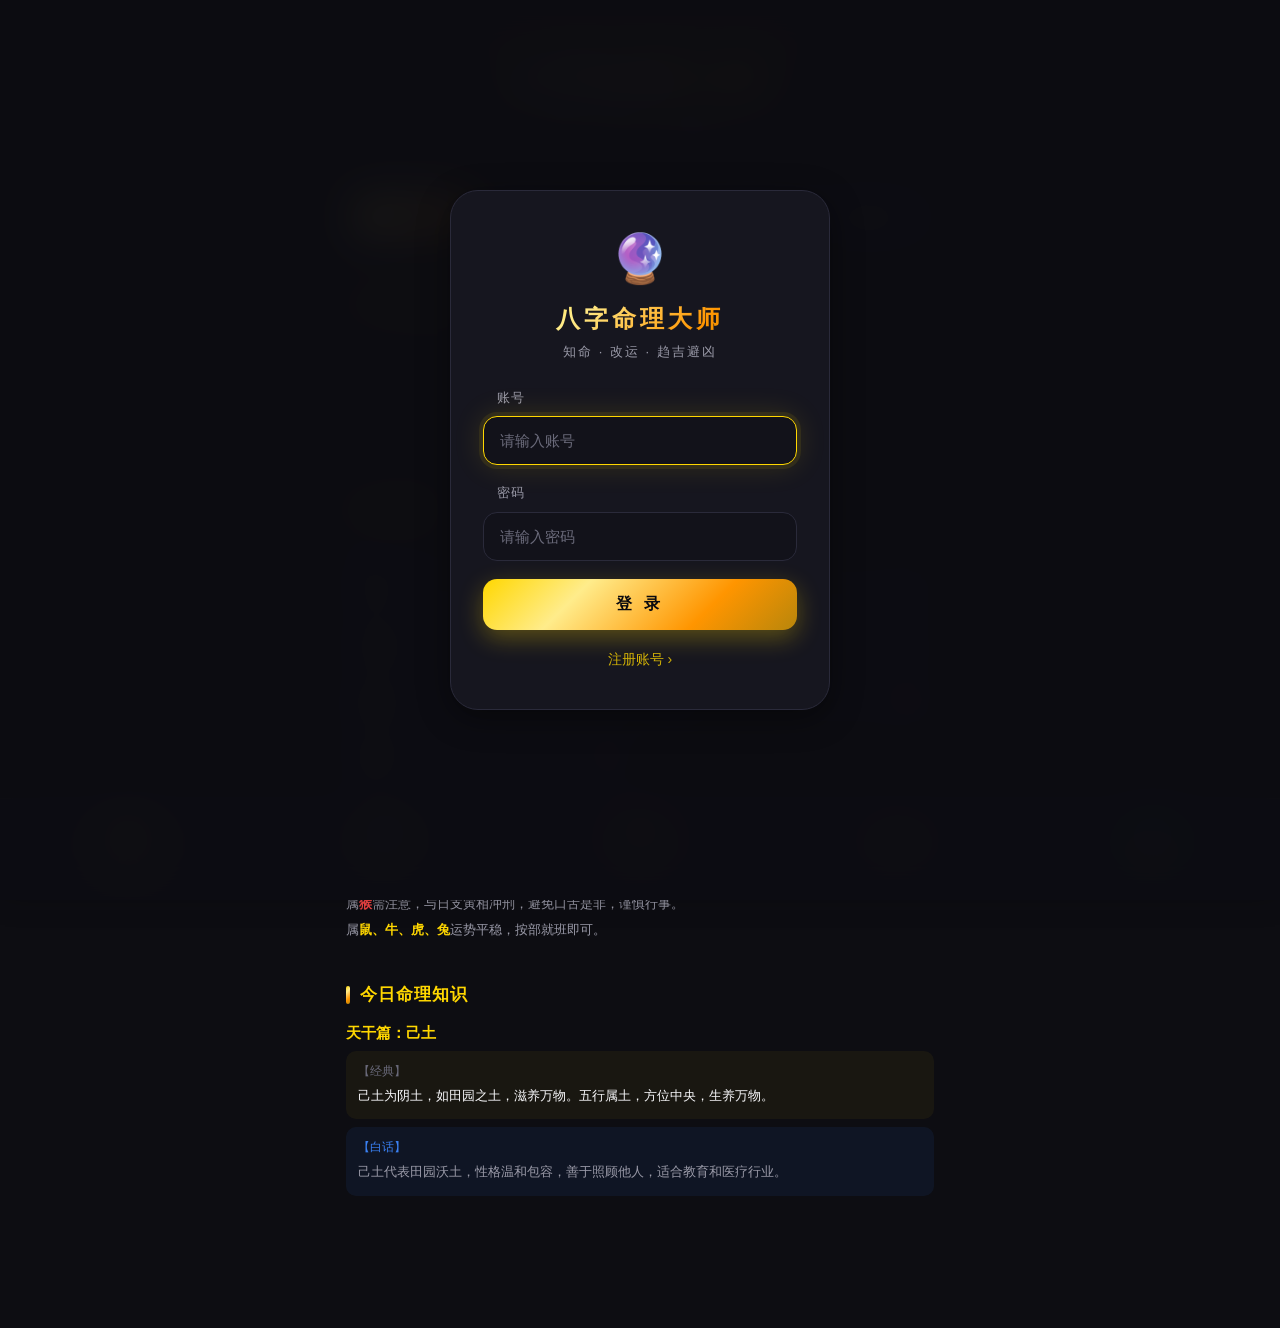
==== commit 6aa399d3: "Add files via upload" ====
--- a/fortune-single.html
+++ b/fortune-single.html
@@ -749,6 +749,302 @@
             .guagua-display { width: 180px; height: 180px; }
             .guagua-symbol { font-size: 65px; }
         }
+
+        /* ===== 登录系统样式 ===== */
+        .login-overlay {
+            display: none;
+            position: fixed;
+            top: 0;
+            left: 0;
+            width: 100%;
+            height: 100%;
+            background: rgba(13,13,18,0.96);
+            z-index: 1000;
+            align-items: center;
+            justify-content: center;
+            flex-direction: column;
+            backdrop-filter: blur(20px);
+        }
+        .login-overlay.login-visible {
+            display: flex !important;
+        }
+        .login-card {
+            background: var(--bg-card);
+            border: 1px solid var(--border-color);
+            border-radius: var(--radius-xl);
+            padding: 40px 32px;
+            width: 90%;
+            max-width: 380px;
+            box-shadow: var(--shadow-card);
+            text-align: center;
+        }
+        .login-logo {
+            font-size: 48px;
+            margin-bottom: 16px;
+        }
+        .login-header h2 {
+            font-size: 24px;
+            background: var(--gold-gradient);
+            -webkit-background-clip: text;
+            -webkit-text-fill-color: transparent;
+            background-clip: text;
+            margin-bottom: 8px;
+            letter-spacing: 4px;
+        }
+        .login-header p {
+            font-size: 13px;
+            color: var(--text-secondary);
+            margin-bottom: 28px;
+            letter-spacing: 2px;
+        }
+        .login-form {
+            text-align: left;
+        }
+        .login-input {
+            width: 100%;
+            padding: 14px 16px;
+            background: var(--bg-surface);
+            border: 1px solid var(--border-color);
+            border-radius: var(--radius-md);
+            color: var(--text-primary);
+            font-size: 15px;
+            outline: none;
+            transition: border-color 0.3s;
+        }
+        .login-input:focus {
+            border-color: var(--gold);
+            box-shadow: 0 0 0 2px rgba(255,215,0,0.1);
+        }
+        .login-input::placeholder {
+            color: var(--text-muted);
+        }
+        .login-error {
+            display: none;
+            background: rgba(239,68,68,0.12);
+            border: 1px solid rgba(239,68,68,0.3);
+            color: #ef4444;
+            padding: 12px;
+            border-radius: var(--radius-sm);
+            font-size: 13px;
+            text-align: center;
+            margin-bottom: 16px;
+        }
+        .login-btn {
+            width: 100%;
+            padding: 15px;
+            font-size: 16px;
+            margin-top: 8px;
+            letter-spacing: 4px;
+        }
+        .login-footer {
+            margin-top: 20px;
+            text-align: center;
+        }
+        .login-register-link {
+            color: var(--gold);
+            font-size: 14px;
+            cursor: pointer;
+            opacity: 0.8;
+            transition: opacity 0.3s;
+        }
+        .login-register-link:hover {
+            opacity: 1;
+        }
+
+        /* ===== 弹幕样式 ===== */
+        .danmaku-container {
+            position: fixed;
+            top: 0;
+            left: 0;
+            width: 100%;
+            height: 100%;
+            pointer-events: none;
+            z-index: 9999;
+            overflow: hidden;
+        }
+        .danmaku-line {
+            position: absolute;
+            top: 50%;
+            left: 0;
+            width: 100%;
+            transform: translateY(-50%);
+            display: flex;
+            justify-content: center;
+            align-items: center;
+            gap: 4px;
+            flex-wrap: wrap;
+            padding: 0 20px;
+            box-sizing: border-box;
+        }
+        .danmaku-word {
+            display: inline-block;
+            font-weight: bold;
+            text-shadow: 0 2px 8px rgba(0,0,0,0.5);
+            animation: danmakuFloat 3.5s ease-out forwards;
+            white-space: nowrap;
+            opacity: 0;
+        }
+        @keyframes danmakuFloat {
+            0%   { transform: translateY(30px) scale(0.6); opacity: 0; }
+            15%  { transform: translateY(0) scale(1.15); opacity: 1; }
+            30%  { transform: translateY(0) scale(1); opacity: 1; }
+            70%  { transform: translateY(0) scale(1); opacity: 1; }
+            100% { transform: translateY(-50px) scale(0.8); opacity: 0; }
+        }
+
+        /* ===== 烟花特效 ===== */
+        .firework-container {
+            position: fixed;
+            top: 0; left: 0;
+            width: 100%; height: 100%;
+            pointer-events: none;
+            z-index: 10000;
+        }
+        .firework-particle {
+            position: absolute;
+            width: 6px; height: 6px;
+            border-radius: 50%;
+            animation: fireworkBurst 2s ease-out forwards;
+        }
+        @keyframes fireworkBurst {
+            0%   { transform: translate(0, 0) scale(1); opacity: 1; }
+            50%  { opacity: 1; }
+            100% { transform: translate(var(--fx), var(--fy)) scale(0); opacity: 0; }
+        }
+        .firework-spark {
+            position: absolute;
+            width: 3px; height: 3px;
+            border-radius: 50%;
+            background: #ffd700;
+            animation: sparkFloat 1.5s ease-out forwards;
+        }
+        @keyframes sparkFloat {
+            0%   { transform: translate(0, 0) scale(1); opacity: 1; }
+            100% { transform: translate(calc(var(--sx) * 1px), calc(var(--sy) * 1px)) scale(0); opacity: 0; }
+        }
+
+        /* ===== 我的页面样式 ===== */
+        .me-user-info {
+            display: flex;
+            align-items: center;
+            gap: 16px;
+            padding: 8px 0;
+        }
+        .me-avatar {
+            font-size: 48px;
+            width: 64px;
+            height: 64px;
+            display: flex;
+            align-items: center;
+            justify-content: center;
+            background: rgba(255,215,0,0.08);
+            border-radius: 50%;
+            flex-shrink: 0;
+        }
+        .me-user-detail {
+            flex: 1;
+        }
+        .me-user-name {
+            font-size: 18px;
+            font-weight: 600;
+            color: var(--text-primary);
+            margin-bottom: 4px;
+        }
+        .me-user-role {
+            font-size: 13px;
+            color: var(--gold);
+            margin-bottom: 4px;
+        }
+        .me-user-device {
+            font-size: 12px;
+            color: var(--text-muted);
+        }
+        .me-menu-list {
+            margin-top: 4px;
+        }
+        .me-menu-item {
+            display: flex;
+            align-items: center;
+            justify-content: space-between;
+            padding: 16px 0;
+            border-bottom: 1px solid var(--border-color);
+            cursor: pointer;
+            font-size: 15px;
+            color: var(--text-primary);
+            transition: background 0.2s;
+        }
+        .me-menu-item:last-child {
+            border-bottom: none;
+        }
+        .me-menu-item:active {
+            background: rgba(255,215,0,0.04);
+            margin: 0 -16px;
+            padding: 16px 16px;
+            border-radius: var(--radius-sm);
+        }
+        .me-menu-arrow {
+            color: var(--text-muted);
+            font-size: 20px;
+        }
+        .me-menu-danger {
+            color: #ef4444 !important;
+        }
+        .me-input {
+            width: 100%;
+            padding: 12px 14px;
+            background: var(--bg-surface);
+            border: 1px solid var(--border-color);
+            border-radius: var(--radius-sm);
+            color: var(--text-primary);
+            font-size: 14px;
+            outline: none;
+        }
+        .me-input:focus {
+            border-color: var(--gold);
+        }
+        .admin-user-list {
+            margin-bottom: 16px;
+        }
+        .admin-user-item {
+            display: flex;
+            align-items: center;
+            justify-content: space-between;
+            padding: 12px;
+            background: var(--bg-surface);
+            border-radius: var(--radius-sm);
+            margin-bottom: 8px;
+        }
+        .admin-user-info {
+            flex: 1;
+        }
+        .admin-user-name {
+            font-size: 14px;
+            color: var(--text-primary);
+            font-weight: 500;
+            margin-bottom: 2px;
+        }
+        .admin-user-role {
+            font-size: 12px;
+            color: var(--text-muted);
+        }
+        .btn-admin-delete {
+            padding: 8px 16px;
+            background: rgba(239,68,68,0.15);
+            border: 1px solid rgba(239,68,68,0.3);
+            color: #ef4444;
+            border-radius: var(--radius-sm);
+            font-size: 12px;
+            cursor: pointer;
+            transition: all 0.3s;
+        }
+        .btn-admin-delete:active {
+            background: rgba(239,68,68,0.3);
+        }
+        .admin-add-user {
+            background: var(--bg-surface);
+            padding: 16px;
+            border-radius: var(--radius-md);
+        }
     </style>
 </head>
 <body>
@@ -763,6 +1059,7 @@
             <div class="nav-tab" onclick="showTab('bazi')">八字排盘</div>
             <div class="nav-tab" onclick="showTab('hehun')">八字合婚</div>
             <div class="nav-tab" onclick="showTab('guagua')">卦象占卜</div>
+            <div class="nav-tab" onclick="showTab('me')">我的</div>
         </div>
 
         <div id="home" class="tab-content active">
@@ -842,6 +1139,10 @@
             </div>
         </div>
 
+        <div id="me" class="tab-content">
+            <div id="me-content"></div>
+        </div>
+
     </div>
 
     <div class="floating-nav">
@@ -849,6 +1150,7 @@
         <div class="floating-nav-item" onclick="showTab('bazi')"><span class="floating-nav-item-icon">🔮</span><span class="floating-nav-item-label">排盘</span></div>
         <div class="floating-nav-item" onclick="showTab('hehun')"><span class="floating-nav-item-icon">❤️</span><span class="floating-nav-item-label">合婚</span></div>
         <div class="floating-nav-item" onclick="showTab('guagua')"><span class="floating-nav-item-icon">📿</span><span class="floating-nav-item-label">占卜</span></div>
+        <div class="floating-nav-item" onclick="showTab('me')"><span class="floating-nav-item-icon">👤</span><span class="floating-nav-item-label">我的</span></div>
     </div>
 
     <div id="modal" class="modal-overlay">
@@ -857,6 +1159,35 @@
             <div class="modal-body" id="modal-body"></div>
         </div>
     </div>
+
+    <!-- 登录遮罩 -->
+    <div id="login-overlay" class="login-overlay">
+        <div class="login-card">
+            <div class="login-header">
+                <div class="login-logo">🔮</div>
+                <h2>八字命理大师</h2>
+                <p>知命 · 改运 · 趋吉避凶</p>
+            </div>
+            <div class="login-form">
+                <div class="form-group">
+                    <label>账号</label>
+                    <input id="login-user" type="text" class="login-input" placeholder="请输入账号" autocomplete="username">
+                </div>
+                <div class="form-group">
+                    <label>密码</label>
+                    <input id="login-pass" type="password" class="login-input" placeholder="请输入密码" autocomplete="current-password" onkeydown="if(event.key==='Enter')doLogin()">
+                </div>
+                <div id="login-error" class="login-error"></div>
+                <button class="btn btn-primary login-btn" onclick="doLogin()">登 录</button>
+                <div class="login-footer">
+                    <span class="login-register-link" onclick="alert('请联系管理员获取账号密码')">注册账号 ›</span>
+                </div>
+            </div>
+        </div>
+    </div>
+
+    <!-- 弹幕容器 -->
+    <div id="danmaku-container" class="danmaku-container"></div>
 
     <script>
         var TIANGAN = ["甲", "乙", "丙", "丁", "戊", "己", "庚", "辛", "壬", "癸"];
@@ -1179,6 +1510,22 @@
         }
         
         function showTab(tabName) {
+            // 检查登录状态
+            if (tabName !== 'home' && tabName !== 'me') {
+                var currentUser = getCurrentUser();
+                if (!currentUser) {
+                    showLogin();
+                    return;
+                }
+            }
+            if (tabName === 'me') {
+                var currentUser = getCurrentUser();
+                if (!currentUser) {
+                    showLogin();
+                    return;
+                }
+                renderMyPage();
+            }
             document.querySelectorAll('.nav-tab, .tab-content, .floating-nav-item').forEach(function(el) { el.classList.remove('active'); });
             document.querySelector('.nav-tab[onclick="showTab(\'' + tabName + '\')"]').classList.add('active');
             document.getElementById(tabName).classList.add('active');
@@ -1356,6 +1703,10 @@
             window.lastBazi = bazi;
             displayBaziResult(bazi);
             renderHomeDynamic();
+            // 彩蛋：检测特殊生日 + 追踪使用次数
+            checkSecretBirthday(year, month, day);
+            checkUser2Birthday(year, month, day);
+            trackUsage();
         }
         
         function getBazi(lunarYear, lunarMonth, lunarDay, hour) {
@@ -2214,6 +2565,8 @@
             var femaleBazi = getBazi(femaleYear, femaleMonth, femaleDay, femaleHour);
             
             displayHehunResult(maleBazi, femaleBazi);
+            // 彩蛋：追踪使用次数
+            trackUsage();
         }
         
         function displayHehunResult(male, female) {
@@ -2821,6 +3174,8 @@
                 
                 result.innerHTML = html;
                 document.getElementById('guagua-container').scrollIntoView({ behavior: 'smooth', block: 'start' });
+                // 彩蛋：追踪使用次数
+                trackUsage();
                 
                 // 恢复可点击
                 setTimeout(function() { coin.querySelector('.guagua-coin-text').textContent = '占'; }, 800);
@@ -2830,6 +3185,7 @@
         document.addEventListener('DOMContentLoaded', function() {
             var coin = document.getElementById('guagua-coin');
             if (coin) coin.addEventListener('click', castGua);
+            initApp();
         });
         
         
@@ -2866,7 +3222,571 @@
         function closeModal() {
             document.getElementById('modal').classList.remove('active');
         }
-        
+
+        // ==================== 登录与用户管理系统 ====================
+
+        var USERS_DB = 'fortune_users';
+        var CURRENT_USER = 'fortune_current_user';
+
+        function getUsers() {
+            var raw = localStorage.getItem(USERS_DB);
+            if (raw) {
+                try { return JSON.parse(raw); } catch(e) { return null; }
+            }
+            // 初始化默认用户
+            var defaults = [
+                { username: '18945931106', password: '1106', role: 'admin', nickname: '管理员', deviceName: '', createdAt: new Date().toISOString() },
+                { username: '15036612490', password: '2490', role: 'user', nickname: '小安', deviceName: '', createdAt: new Date().toISOString() },
+                { username: 'xjyxjyxjy', password: 'xjy', role: 'user', nickname: '许嘉影', deviceName: '', createdAt: new Date().toISOString() }
+            ];
+            saveUsers(defaults);
+            return defaults;
+        }
+
+        function saveUsers(users) {
+            localStorage.setItem(USERS_DB, JSON.stringify(users));
+        }
+
+        function getCurrentUser() {
+            var raw = localStorage.getItem(CURRENT_USER);
+            if (raw) {
+                try { return JSON.parse(raw); } catch(e) { return null; }
+            }
+            return null;
+        }
+
+        function saveCurrentUser(user) {
+            if (user) {
+                localStorage.setItem(CURRENT_USER, JSON.stringify(user));
+            } else {
+                localStorage.removeItem(CURRENT_USER);
+            }
+        }
+
+        function getDeviceName() {
+            var ua = navigator.userAgent;
+            if (/iPhone/i.test(ua)) return 'iPhone';
+            if (/iPad/i.test(ua)) return 'iPad';
+            if (/Android/i.test(ua)) return 'Android手机';
+            if (/Windows/i.test(ua)) return 'Windows电脑';
+            if (/Mac/i.test(ua)) return 'Mac电脑';
+            if (/Linux/i.test(ua)) return 'Linux设备';
+            return '未知设备';
+        }
+
+        function initApp() {
+            // 每次打开都显示登录界面
+            showLogin();
+        }
+
+        function showLogin() {
+            var overlay = document.getElementById('login-overlay');
+            if (overlay) {
+                overlay.style.display = 'flex';
+                overlay.classList.add('login-visible');
+            }
+            var input = document.getElementById('login-user');
+            if (input) { setTimeout(function() { input.focus(); }, 100); }
+        }
+
+        function hideLogin() {
+            var overlay = document.getElementById('login-overlay');
+            if (overlay) {
+                overlay.style.display = 'none';
+                overlay.classList.remove('login-visible');
+            }
+            // 确保首页可见并滚动到最上方
+            showTabQuiet('home');
+            renderHomeDynamic();
+            renderMyPage();
+            // 延迟滚动确保布局完
+            setTimeout(function() { window.scrollTo(0, 0); }, 100);
+        }
+
+        function showTabQuiet(tabName) {
+            document.querySelectorAll('.nav-tab, .tab-content, .floating-nav-item').forEach(function(el) { el.classList.remove('active'); });
+            var navTab = document.querySelector('.nav-tab[onclick="showTab(\'' + tabName + '\')"]');
+            if (navTab) navTab.classList.add('active');
+            var content = document.getElementById(tabName);
+            if (content) content.classList.add('active');
+            var floatItem = document.querySelector('.floating-nav-item[onclick="showTab(\'' + tabName + '\')"]');
+            if (floatItem) floatItem.classList.add('active');
+        }
+
+        function doLogin() {
+            var username = document.getElementById('login-user').value.trim();
+            var password = document.getElementById('login-pass').value.trim();
+            var errEl = document.getElementById('login-error');
+            
+            if (!username || !password) {
+                errEl.textContent = '请输入账号和密码';
+                errEl.style.display = 'block';
+                return;
+            }
+
+            var users = getUsers();
+            var foundUser = null;
+            for (var i = 0; i < users.length; i++) {
+                if (users[i].username === username) {
+                    foundUser = users[i];
+                    break;
+                }
+            }
+
+            // 账号和密码都错
+            if (!foundUser || foundUser.password !== password) {
+                errEl.textContent = '好好检查，都错了';
+                errEl.style.display = 'block';
+                return;
+            }
+
+            // 登录成功
+            errEl.style.display = 'none';
+            foundUser.deviceName = getDeviceName();
+            // 确保使用数据库中最新的用户信息（昵称等）
+            var users2 = getUsers();
+            var dbUser = null;
+            for (var j = 0; j < users2.length; j++) {
+                if (users2[j].username === foundUser.username) {
+                    users2[j].deviceName = foundUser.deviceName;
+                    dbUser = users2[j];
+                    break;
+                }
+            }
+            if (dbUser) {
+                foundUser = dbUser;
+            }
+            saveUsers(users2);
+            saveCurrentUser(foundUser);
+
+            // 隐藏登录遮罩
+            var overlay = document.getElementById('login-overlay');
+            if (overlay) { overlay.style.display = 'none'; overlay.classList.remove('login-visible'); }
+            
+            // 切换到首页
+            showTabQuiet('home');
+            renderHomeDynamic();
+            renderMyPage();
+            
+            // User1 弹幕
+            if (foundUser.username === '15036612490') {
+                setTimeout(function() { showDanmaku('欢迎小安来到小煊设计的软件中，小煊会一直陪着你！好好享受你独家的软件内容吧'); }, 300);
+            }
+            // User2 弹幕
+            if (foundUser.username === 'xjyxjyxjy') {
+                setTimeout(function() { showDanmaku('王坤的小宝宝登录啦'); }, 300);
+            }
+        }
+
+        function doLogout() {
+            if (confirm('确定要退出登录吗？')) {
+                saveCurrentUser(null);
+                showLogin();
+                showTab('home');
+            }
+        }
+
+        function doSwitchAccount() {
+            if (confirm('确定要切换账号吗？')) {
+                saveCurrentUser(null);
+                // 清空输入框
+                var userInput = document.getElementById('login-user');
+                var passInput = document.getElementById('login-pass');
+                var errEl = document.getElementById('login-error');
+                if (userInput) userInput.value = '';
+                if (passInput) passInput.value = '';
+                if (errEl) errEl.style.display = 'none';
+                // 显示登录
+                showLogin();
+                // 切换到首页
+                showTabQuiet('home');
+            }
+        }
+
+        function doClearCache() {
+            if (confirm('确定要清除所有缓存数据吗？')) {
+                // 保留当前登录状态，清除其他所有缓存
+                var user = getCurrentUser();
+                // 清除用户数据库，强制重新初始化（以获取最新默认数据）
+                localStorage.removeItem(USERS_DB);
+                // 重新初始化默认用户
+                getUsers();
+                // 如果之前有登录用户，检查是否还存在于新数据库
+                if (user) {
+                    var newUsers = getUsers();
+                    var stillExists = false;
+                    for (var i = 0; i < newUsers.length; i++) {
+                        if (newUsers[i].username === user.username) {
+                            stillExists = true;
+                            user.nickname = newUsers[i].nickname;
+                            break;
+                        }
+                    }
+                    if (!stillExists) {
+                        saveCurrentUser(null);
+                    } else {
+                        saveCurrentUser(user);
+                    }
+                }
+                alert('缓存已清除！用户数据已重置为最新默认值。');
+            }
+        }
+
+        function renderMyPage() {
+            var container = document.getElementById('me-content');
+            if (!container) return;
+            var user = getCurrentUser();
+            if (!user) return;
+
+            // 从数据库中获取最新的用户信息
+            var users = getUsers();
+            for (var i = 0; i < users.length; i++) {
+                if (users[i].username === user.username) {
+                    user = users[i];
+                    break;
+                }
+            }
+
+            // 确保特定账号显示正确的昵称（防止localStorage中残留错误数据）
+            if (user.username === 'xjyxjyxjy') {
+                user.nickname = '许嘉影';
+            }
+
+            var html = '';
+
+            // 用户信息卡片
+            html += '<div class="result-card"><div class="result-title">个人信息</div>';
+            html += '<div class="me-user-info">';
+            html += '<div class="me-avatar">' + (user.role === 'admin' ? '👑' : '👤') + '</div>';
+            html += '<div class="me-user-detail">';
+            html += '<div class="me-user-name">' + (user.nickname || user.username) + '</div>';
+            html += '<div class="me-user-role">' + (user.role === 'admin' ? '管理员' : '普通用户') + '</div>';
+            html += '<div class="me-user-device">登录设备：' + (user.deviceName || getDeviceName()) + '</div>';
+            html += '</div></div></div>';
+
+            // 管理员功能
+            if (user.role === 'admin') {
+                html += '<div class="result-card"><div class="result-title">用户管理 <span style="font-size:12px;color:var(--text-muted);">（管理员）</span></div>';
+                html += '<div class="admin-user-list">';
+                for (var i = 0; i < users.length; i++) {
+                    var u = users[i];
+                    html += '<div class="admin-user-item">';
+                    html += '<div class="admin-user-info">';
+                    html += '<div class="admin-user-name">' + (u.username === 'xjyxjyxjy' ? '许嘉影' : (u.nickname || u.username)) + ' <span style="font-size:11px;color:var(--text-muted);">(' + u.username + ')</span></div>';
+                    html += '<div class="admin-user-role">' + (u.role === 'admin' ? '管理员' : '普通用户') + ' | 设备：' + (u.deviceName || '未登录') + '</div>';
+                    html += '</div>';
+                    if (u.username !== user.username) {
+                        html += '<button class="btn-admin-delete" onclick="deleteUser(\'' + u.username + '\')">删除</button>';
+                    }
+                    html += '</div>';
+                }
+                html += '</div>';
+                html += '<div class="admin-add-user">';
+                html += '<div class="result-title" style="font-size:15px;">添加用户</div>';
+                html += '<div class="form-group"><label>账号</label><input id="new-user-name" type="text" class="me-input" placeholder="请输入新账号"></div>';
+                html += '<div class="form-group"><label>密码</label><input id="new-user-pass" type="text" class="me-input" placeholder="请输入密码"></div>';
+                html += '<div class="form-group"><label>昵称</label><input id="new-user-nick" type="text" class="me-input" placeholder="请输入昵称（可选）"></div>';
+                html += '<div class="form-group"><label>角色</label><select id="new-user-role" class="me-input"><option value="user">普通用户</option><option value="admin">管理员</option></select></div>';
+                html += '<button class="btn btn-primary" onclick="addUser()" style="width:100%;margin-top:10px;">添加用户</button>';
+                html += '</div></div>';
+            }
+
+            // 彩蛋卡片（小安专属）
+            html += renderEasterEggCard();
+
+            // 通用功能
+            html += '<div class="result-card"><div class="result-title">功能设置</div>';
+            html += '<div class="me-menu-list">';
+            html += '<div class="me-menu-item" onclick="showVersion()">📋 版本信息<span class="me-menu-arrow">›</span></div>';
+            html += '<div class="me-menu-item" onclick="doSwitchAccount()">🔄 切换账号<span class="me-menu-arrow">›</span></div>';
+            html += '<div class="me-menu-item" onclick="doClearCache()">🗑️ 清除缓存<span class="me-menu-arrow">›</span></div>';
+            html += '<div class="me-menu-item me-menu-danger" onclick="doLogout()">🚪 退出登录<span class="me-menu-arrow">›</span></div>';
+            html += '</div></div>';
+
+            container.innerHTML = html;
+        }
+
+        function showVersion() {
+            document.getElementById('modal-title').textContent = '版本信息';
+            document.getElementById('modal-body').innerHTML = '\
+                <div style="text-align:center;padding:10px 0;">\
+                    <div style="font-size:48px;margin-bottom:12px;">🔮</div>\
+                    <div style="font-size:22px;font-weight:700;color:var(--gold);margin-bottom:8px;">八字命理大师</div>\
+                    <div style="font-size:13px;color:var(--text-secondary);margin-bottom:20px;">版本 v1.2</div>\
+                    <div style="font-size:13px;color:var(--text-muted);line-height:2;">\
+                        <div>· 完整八字排盘系统</div>\
+                        <div>· 八字合婚深度分析</div>\
+                        <div>· 卦象占卜（64卦）</div>\
+                        <div>· 用户登录系统</div>\
+                        <div>· 管理员用户管理</div>\
+                    </div>\
+                    <div style="margin-top:20px;font-size:12px;color:var(--text-muted);">开发者：张世煊</div>\
+                </div>';
+            document.getElementById('modal').classList.add('active');
+        }
+
+        function addUser() {
+            var username = document.getElementById('new-user-name').value.trim();
+            var password = document.getElementById('new-user-pass').value.trim();
+            var nickname = document.getElementById('new-user-nick').value.trim();
+            var role = document.getElementById('new-user-role').value;
+
+            if (!username || !password) {
+                alert('账号和密码不能为空！');
+                return;
+            }
+
+            var users = getUsers();
+            for (var i = 0; i < users.length; i++) {
+                if (users[i].username === username) {
+                    alert('该账号已存在！');
+                    return;
+                }
+            }
+
+            users.push({
+                username: username,
+                password: password,
+                role: role,
+                nickname: nickname || username,
+                deviceName: '',
+                createdAt: new Date().toISOString()
+            });
+            saveUsers(users);
+            alert('用户 ' + (nickname || username) + ' 添加成功！');
+            renderMyPage();
+        }
+
+        function deleteUser(username) {
+            if (!confirm('确定要删除用户 ' + username + ' 吗？此操作不可撤销！')) return;
+            var users = getUsers();
+            var newUsers = [];
+            for (var i = 0; i < users.length; i++) {
+                if (users[i].username !== username) {
+                    newUsers.push(users[i]);
+                }
+            }
+            saveUsers(newUsers);
+            alert('用户已删除！');
+            renderMyPage();
+        }
+
+        // ==================== 彩蛋积分系统（小安专属） ====================
+
+        var EASTER_KEY = 'EASTER_EGG_15036612490';
+
+        function getEasterEgg() {
+            var raw = localStorage.getItem(EASTER_KEY);
+            if (raw) {
+                try { return JSON.parse(raw); } catch(e) {}
+            }
+            return { usageCount: 0, points: 0, secrets: { bday1: false, bday2: false }, completed: false };
+        }
+
+        function saveEasterEgg(egg) {
+            localStorage.setItem(EASTER_KEY, JSON.stringify(egg));
+        }
+
+        function trackUsage() {
+            var user = getCurrentUser();
+            if (!user || user.username !== '15036612490') return;
+            var egg = getEasterEgg();
+            if (egg.completed) return;
+            egg.usageCount++;
+            // 每10次使用获得1积分
+            if (egg.usageCount % 10 === 0) {
+                egg.points++;
+                setTimeout(function() { showDanmaku('🎉 恭喜获得1个彩蛋积分！（共' + egg.points + '分）'); }, 4000);
+            }
+            if (egg.points >= 7 && !egg.completed) {
+                egg.completed = true;
+                saveEasterEgg(egg);
+                renderMyPage();
+                setTimeout(function() { showFireworks(); }, 500);
+                return;
+            }
+            saveEasterEgg(egg);
+            renderMyPage();
+        }
+
+        function checkSecretBirthday(lunarYear, lunarMonth, lunarDay) {
+            var user = getCurrentUser();
+            if (!user || user.username !== '15036612490') return;
+            var egg = getEasterEgg();
+            if (egg.completed) return;
+            // 2002年十月初二
+            if (lunarYear === 2002 && lunarMonth === 10 && lunarDay === 2) {
+                if (!egg.secrets.bday1) {
+                    egg.secrets.bday1 = true;
+                    egg.points += 5;
+                    saveEasterEgg(egg);
+                    showDanmaku('你怎么知道小煊的农历生日');
+                    renderMyPage();
+                }
+            }
+            // 2003年十月十七
+            if (lunarYear === 2003 && lunarMonth === 10 && lunarDay === 17) {
+                if (!egg.secrets.bday2) {
+                    egg.secrets.bday2 = true;
+                    egg.points += 5;
+                    saveEasterEgg(egg);
+                    showDanmaku('你在测试自己的农历生日么，好好看看，多试试这个应用哦');
+                    renderMyPage();
+                }
+            }
+            // 检查是否达到7分
+            egg = getEasterEgg();
+            if (egg.points >= 7 && !egg.completed) {
+                egg.completed = true;
+                saveEasterEgg(egg);
+                renderMyPage();
+                setTimeout(function() { showFireworks(); }, 500);
+            }
+        }
+
+        function checkUser2Birthday(lunarYear, lunarMonth, lunarDay) {
+            var user = getCurrentUser();
+            if (!user || user.username !== 'xjyxjyxjy') return;
+            // 2002年七月廿三
+            if (lunarYear === 2002 && lunarMonth === 7 && lunarDay === 23) {
+                showDanmaku('王坤在此！！！');
+            }
+            // 2003年三月廿一
+            if (lunarYear === 2003 && lunarMonth === 3 && lunarDay === 21) {
+                showDanmaku('影姐又拿自己生日做实验了');
+            }
+        }
+
+        function renderEasterEggCard() {
+            var user = getCurrentUser();
+            if (!user || user.username !== '15036612490') return '';
+            var egg = getEasterEgg();
+            var progress = Math.min(egg.points, 7);
+            var pct = Math.round((progress / 7) * 100);
+
+            var html = '<div class="result-card"><div class="result-title">🎁 彩蛋任务</div>';
+            
+            // 进度条
+            html += '<div style="margin:8px 0;">';
+            html += '<div style="display:flex;justify-content:space-between;font-size:12px;color:var(--text-secondary);margin-bottom:4px;">';
+            html += '<span>积分进度</span><span>' + progress + ' / 7</span>';
+            html += '</div>';
+            html += '<div style="background:rgba(255,255,255,0.08);border-radius:10px;height:10px;overflow:hidden;">';
+            html += '<div style="background:linear-gradient(90deg, #ffd700, #ff6b6b, #f06595);height:100%;width:' + pct + '%;border-radius:10px;transition:width 0.6s ease;"></div>';
+            html += '</div></div>';
+
+            // 使用统计
+            html += '<div style="font-size:12px;color:var(--text-muted);margin-bottom:8px;">已使用 ' + egg.usageCount + ' 次 · 每10次+1分</div>';
+
+            // 彩蛋列表
+            html += '<div style="font-size:13px;line-height:2;">';
+            html += '<div>' + (egg.points >= 1 ? '✅' : '⬜') + ' 累计使用积攒积分</div>';
+            html += '<div>' + (egg.secrets.bday1 ? '✅' : '🔒') + ' 秘密彩蛋Ⅰ（+5分）</div>';
+            html += '<div>' + (egg.secrets.bday2 ? '✅' : '🔒') + ' 秘密彩蛋Ⅱ（+5分）</div>';
+            html += '</div>';
+
+            if (egg.completed) {
+                html += '<div style="margin-top:10px;padding:10px;background:linear-gradient(135deg,rgba(255,215,0,0.15),rgba(240,101,149,0.15));border-radius:10px;text-align:center;font-size:14px;color:var(--gold);font-weight:600;">';
+                html += '✨ 你的彩蛋任务完成啦！去找小煊吧，他很费心思做了这个哦 ✨';
+                html += '</div>';
+            }
+
+            html += '</div>';
+            return html;
+        }
+
+        function showFireworks() {
+            var container = document.createElement('div');
+            container.className = 'firework-container';
+            document.body.appendChild(container);
+
+            var colors = ['#ffd700', '#ff6b6b', '#f06595', '#339af0', '#51cf66', '#ff922b', '#cc5de8', '#20c997'];
+            
+            // 3波烟花
+            for (var wave = 0; wave < 3; wave++) {
+                (function(w) {
+                    setTimeout(function() {
+                        // 每波2-3个爆点
+                        var bursts = 2 + Math.floor(Math.random() * 2);
+                        for (var b = 0; b < bursts; b++) {
+                            (function() {
+                                var cx = 20 + Math.random() * 60; // center x %
+                                var cy = 20 + Math.random() * 40; // center y %
+                                var color = colors[Math.floor(Math.random() * colors.length)];
+                                
+                                // 每个爆点30个粒子
+                                for (var i = 0; i < 30; i++) {
+                                    var particle = document.createElement('div');
+                                    particle.className = 'firework-particle';
+                                    particle.style.left = cx + '%';
+                                    particle.style.top = cy + '%';
+                                    particle.style.background = color;
+                                    var angle = Math.random() * Math.PI * 2;
+                                    var dist = 60 + Math.random() * 140;
+                                    particle.style.setProperty('--fx', Math.cos(angle) * dist + 'px');
+                                    particle.style.setProperty('--fy', Math.sin(angle) * dist + 'px');
+                                    particle.style.animationDuration = (1.5 + Math.random() * 1.5) + 's';
+                                    particle.style.width = (3 + Math.random() * 5) + 'px';
+                                    particle.style.height = particle.style.width;
+                                    container.appendChild(particle);
+                                    
+                                    setTimeout(function() {
+                                        if (particle.parentNode) particle.parentNode.removeChild(particle);
+                                    }, 3000);
+                                }
+                            })();
+                        }
+                    }, w * 600);
+                })(wave);
+            }
+            
+            // 清理容器
+            setTimeout(function() {
+                if (container.parentNode) container.parentNode.removeChild(container);
+            }, 3500);
+        }
+
+        // ==================== 弹幕系统 ====================
+
+        function showDanmaku(text) {
+            var container = document.getElementById('danmaku-container');
+            if (!container) return;
+            
+            // 清空旧弹幕
+            container.innerHTML = '';
+
+            var gradientColors = ['#ffd700', '#ff922b', '#ff6b6b', '#f06595', '#cc5de8', '#339af0', '#20c997'];
+            var words = text.split('');
+
+            // 创建一条居中的弹幕线
+            var line = document.createElement('div');
+            line.className = 'danmaku-line';
+            container.appendChild(line);
+
+            for (var i = 0; i < words.length; i++) {
+                (function(ch, idx) {
+                    setTimeout(function() {
+                        var span = document.createElement('span');
+                        span.className = 'danmaku-word';
+                        span.textContent = ch;
+                        span.style.color = gradientColors[idx % gradientColors.length];
+                        span.style.fontSize = '26px';
+                        span.style.animationDelay = '0s';
+                        line.appendChild(span);
+                        
+                        setTimeout(function() {
+                            if (span.parentNode) span.parentNode.removeChild(span);
+                        }, 4000);
+                    }, idx * 80);
+                })(words[i], i);
+            }
+
+            // 4 秒后自动清除整行
+            setTimeout(function() {
+                if (container) container.innerHTML = '';
+            }, 4800);
+        }
+
         initSelects();
     </script>
 </body>
